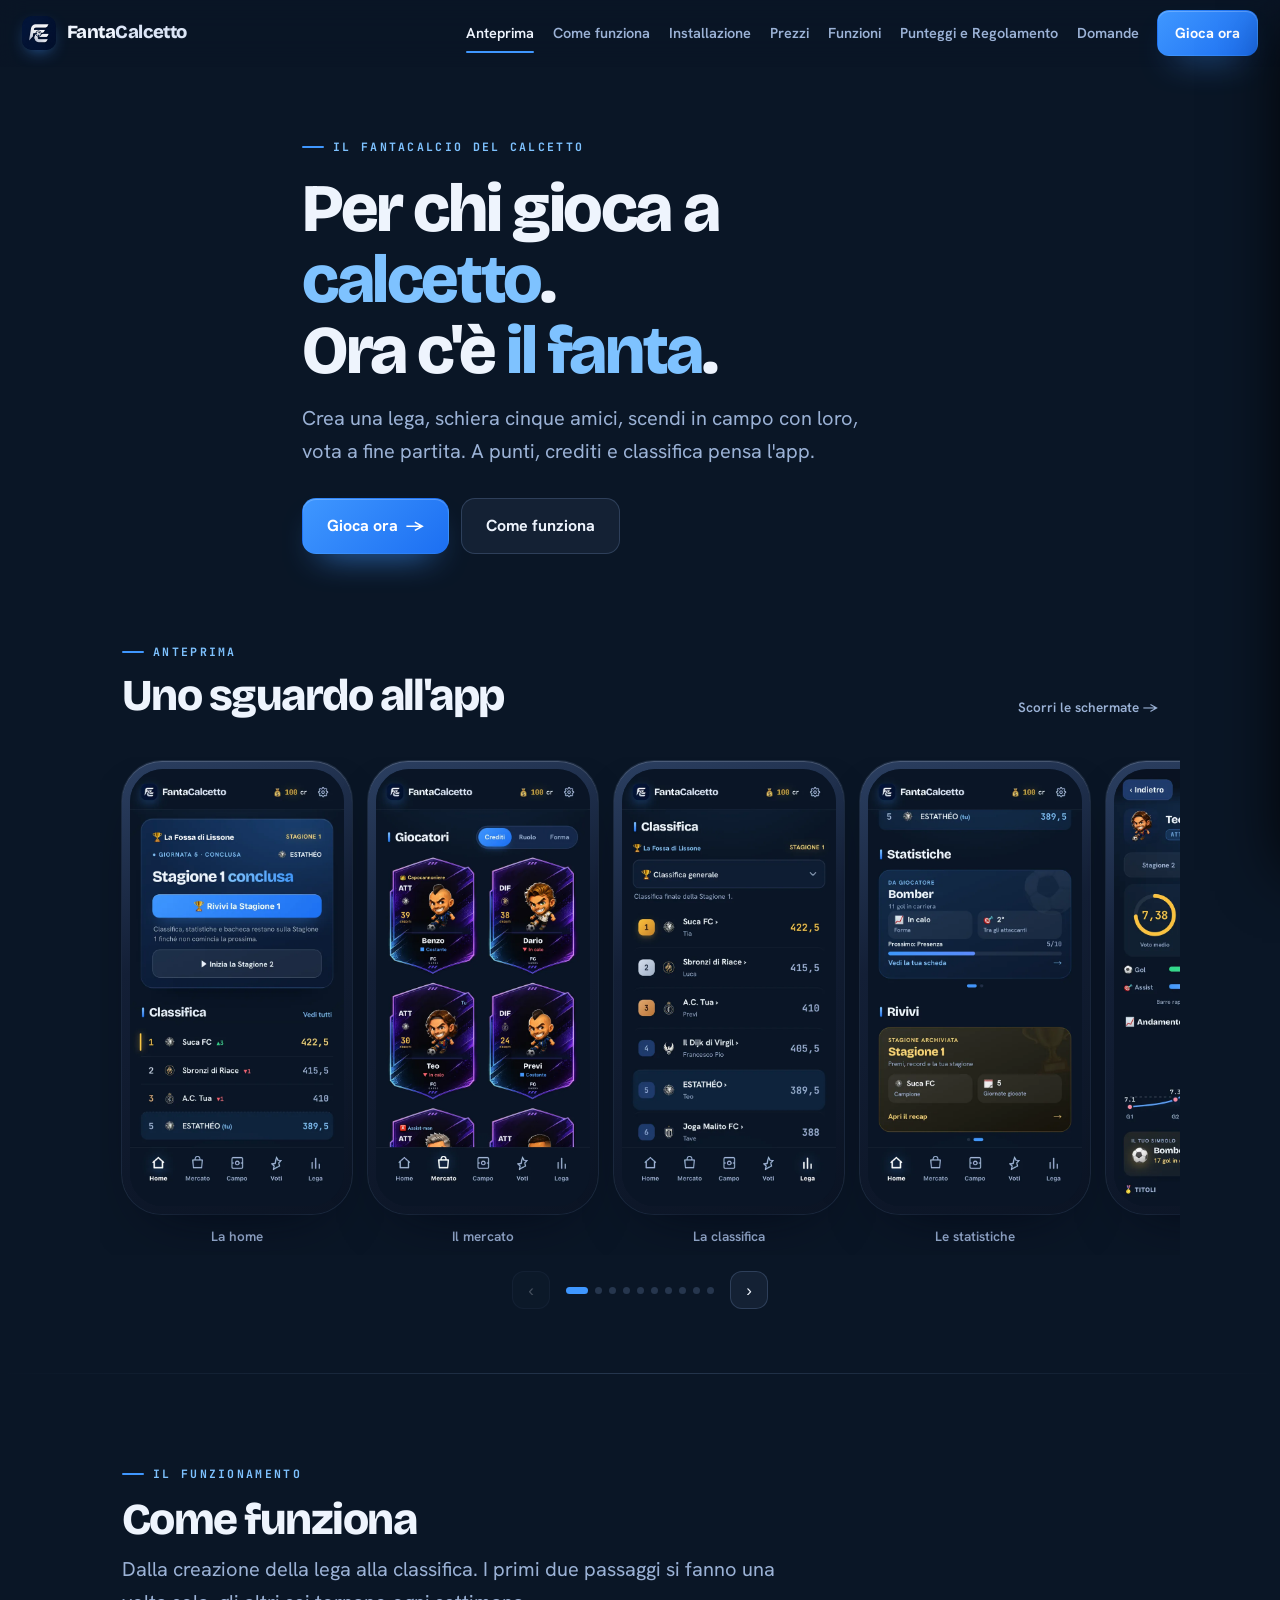
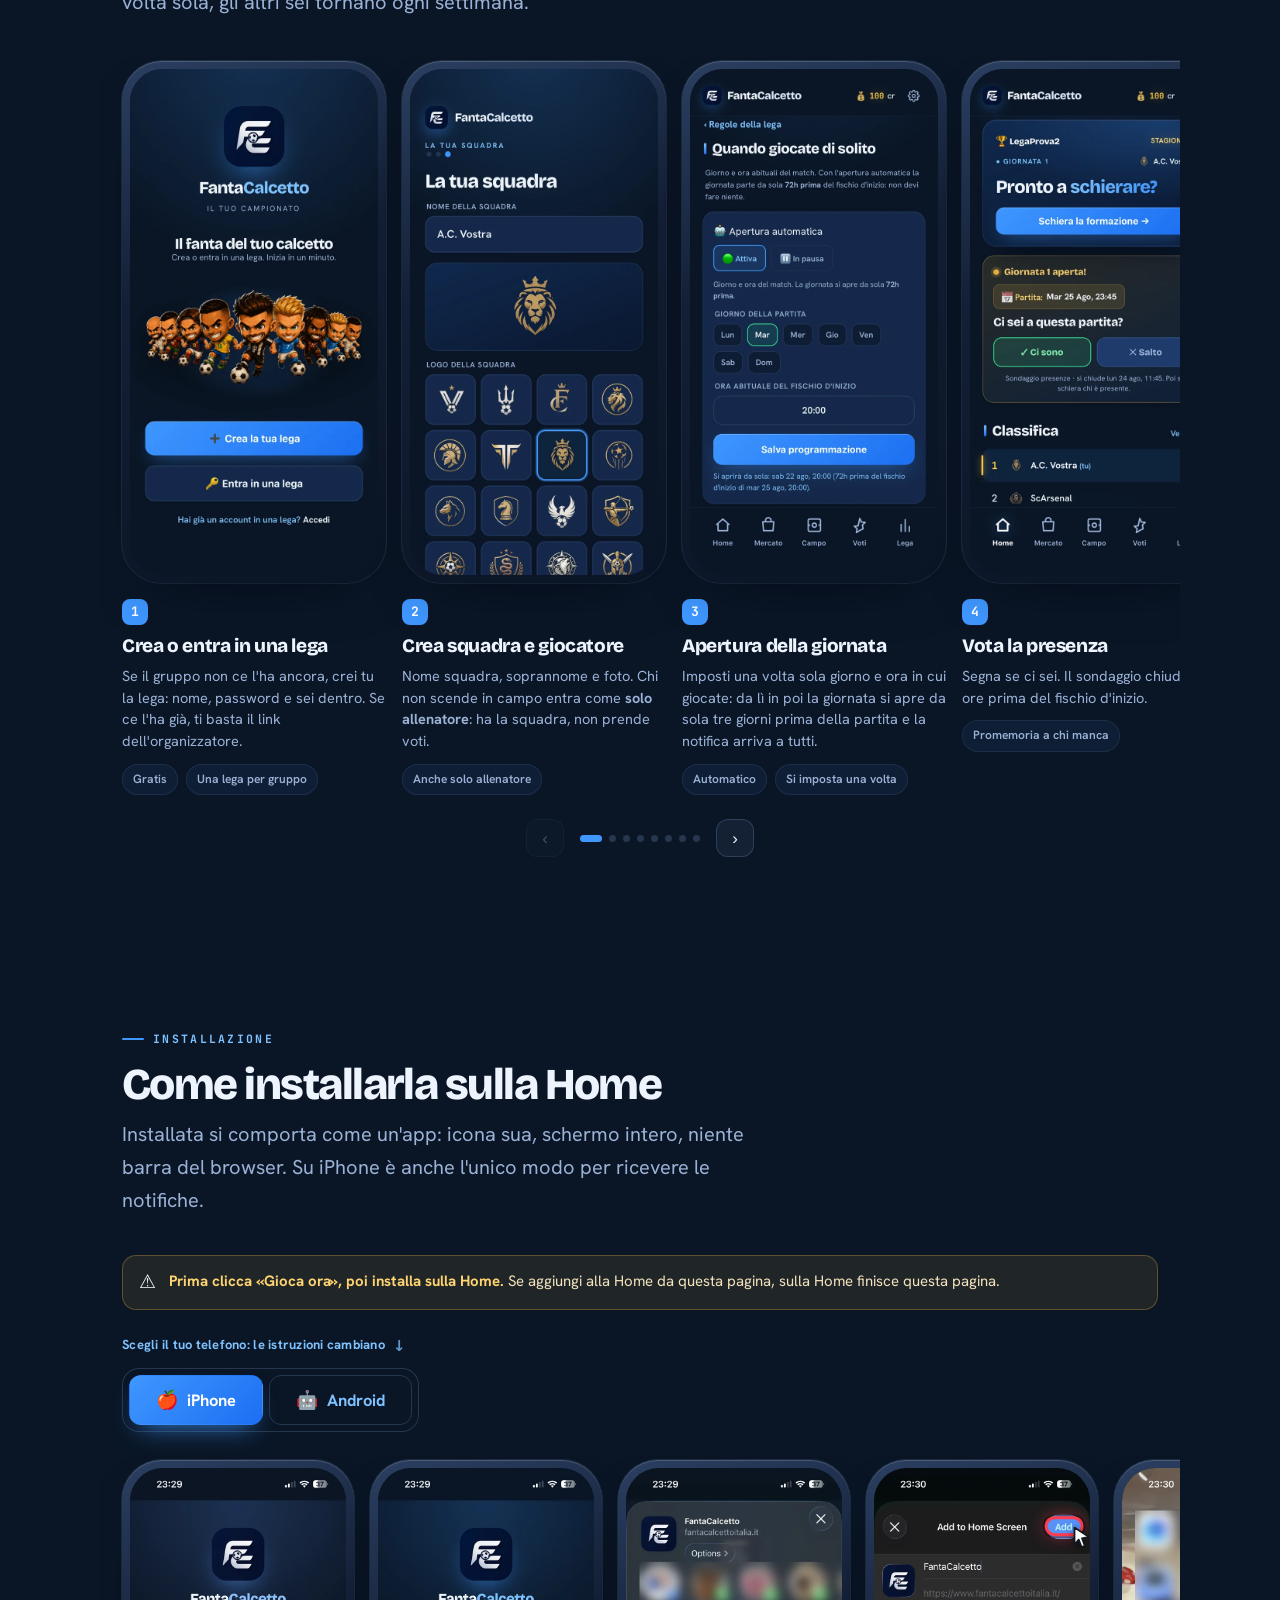
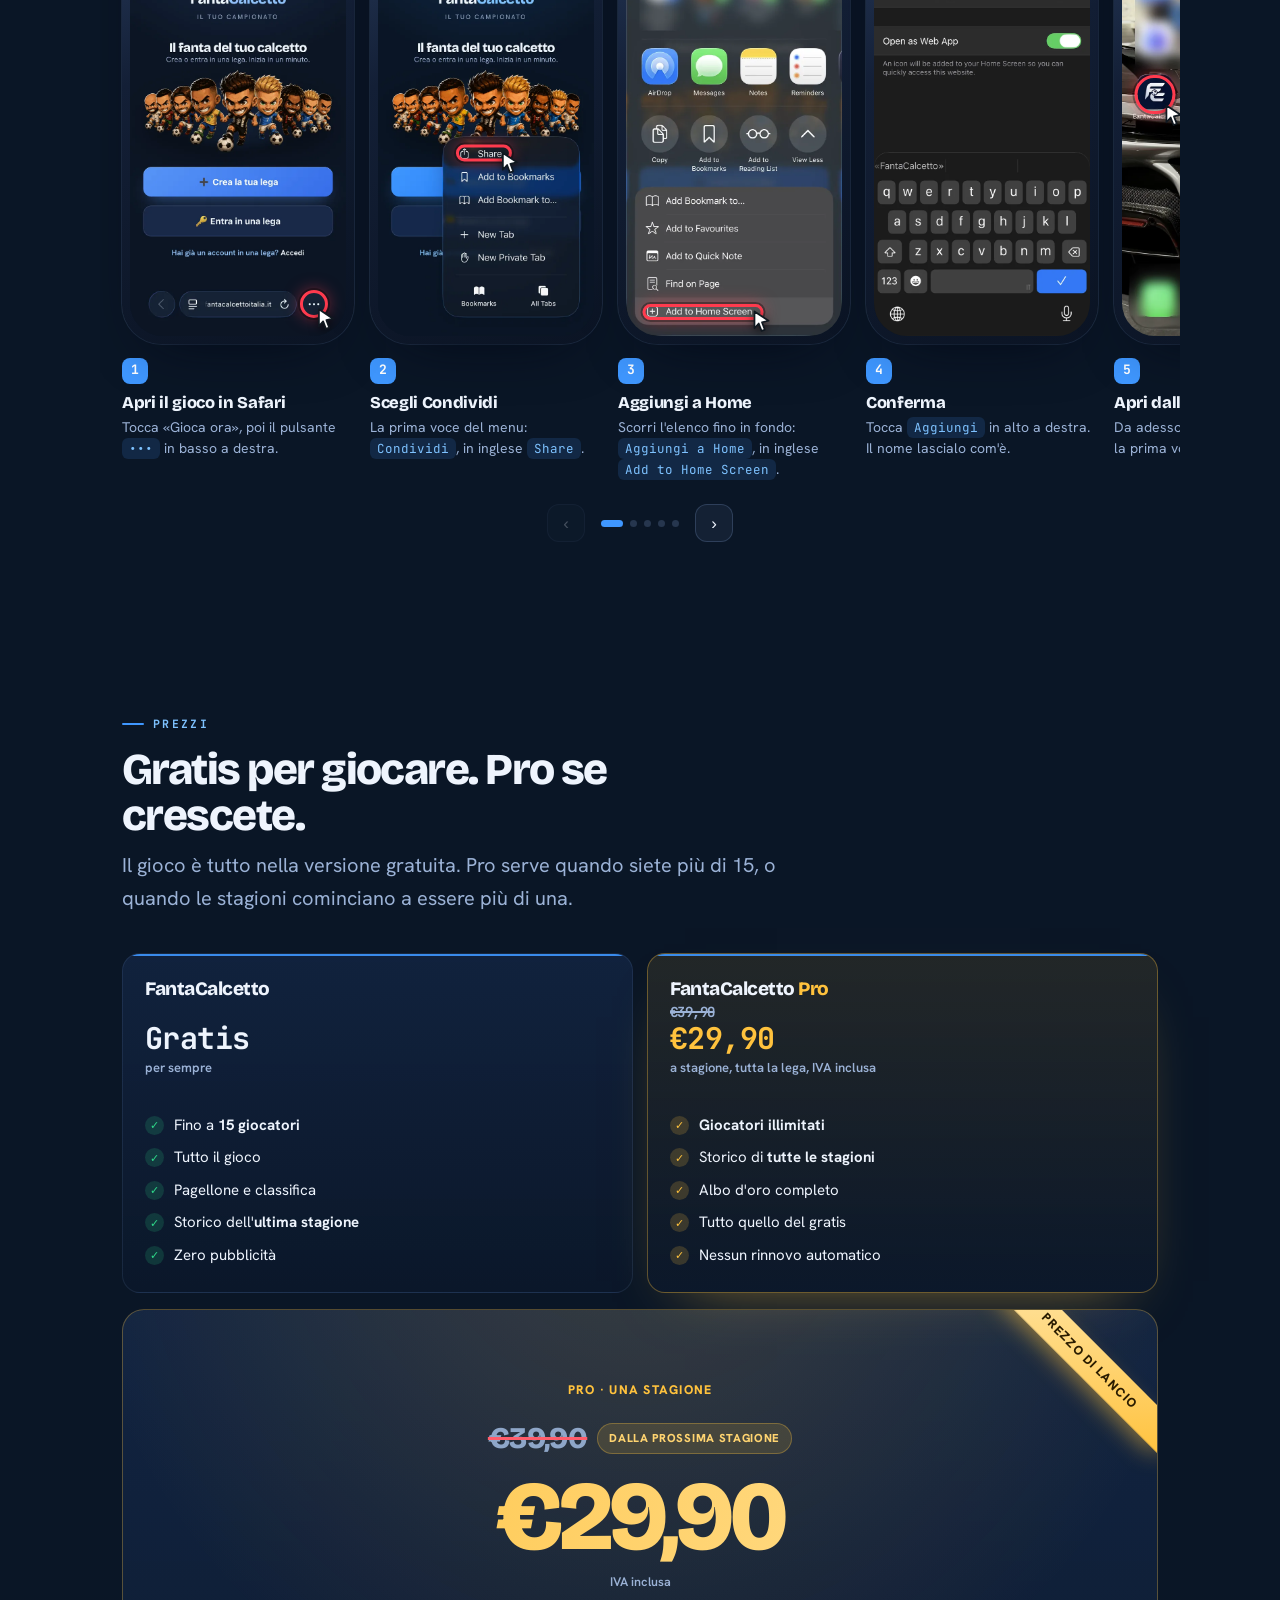
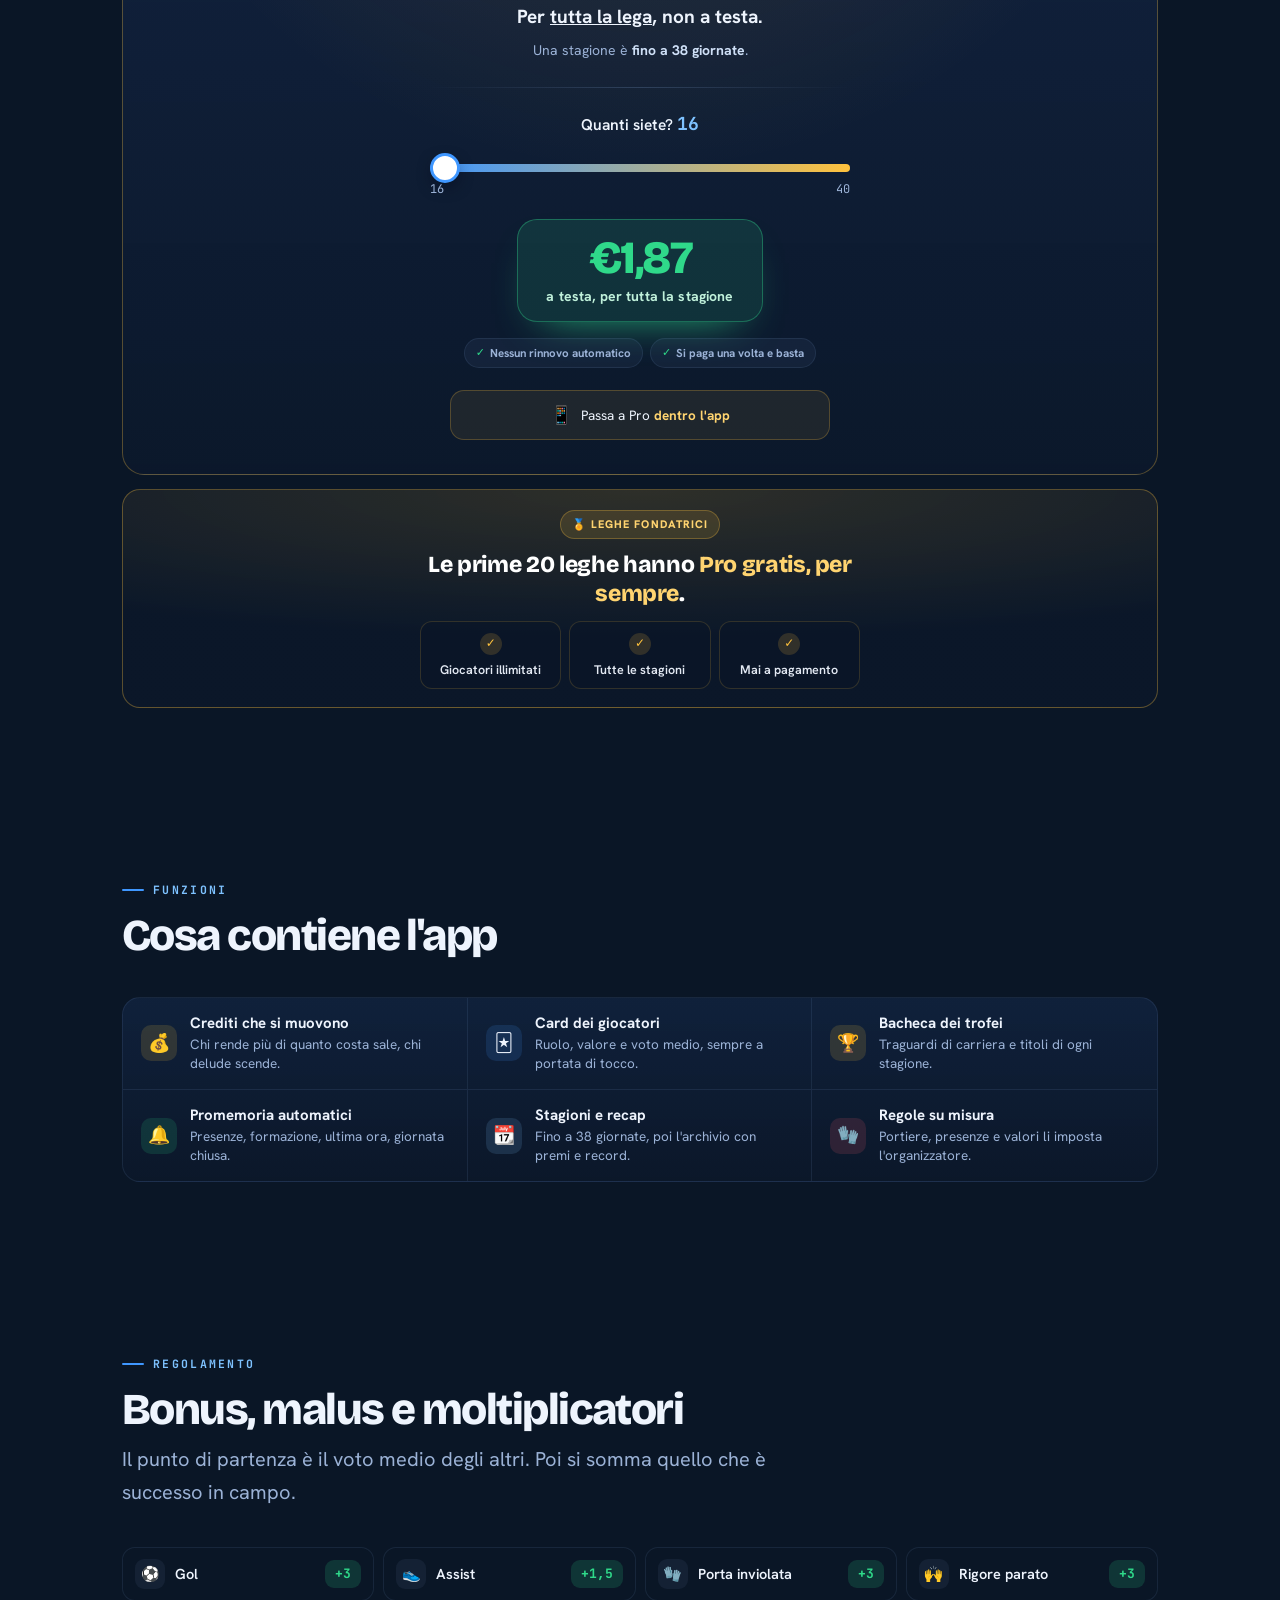
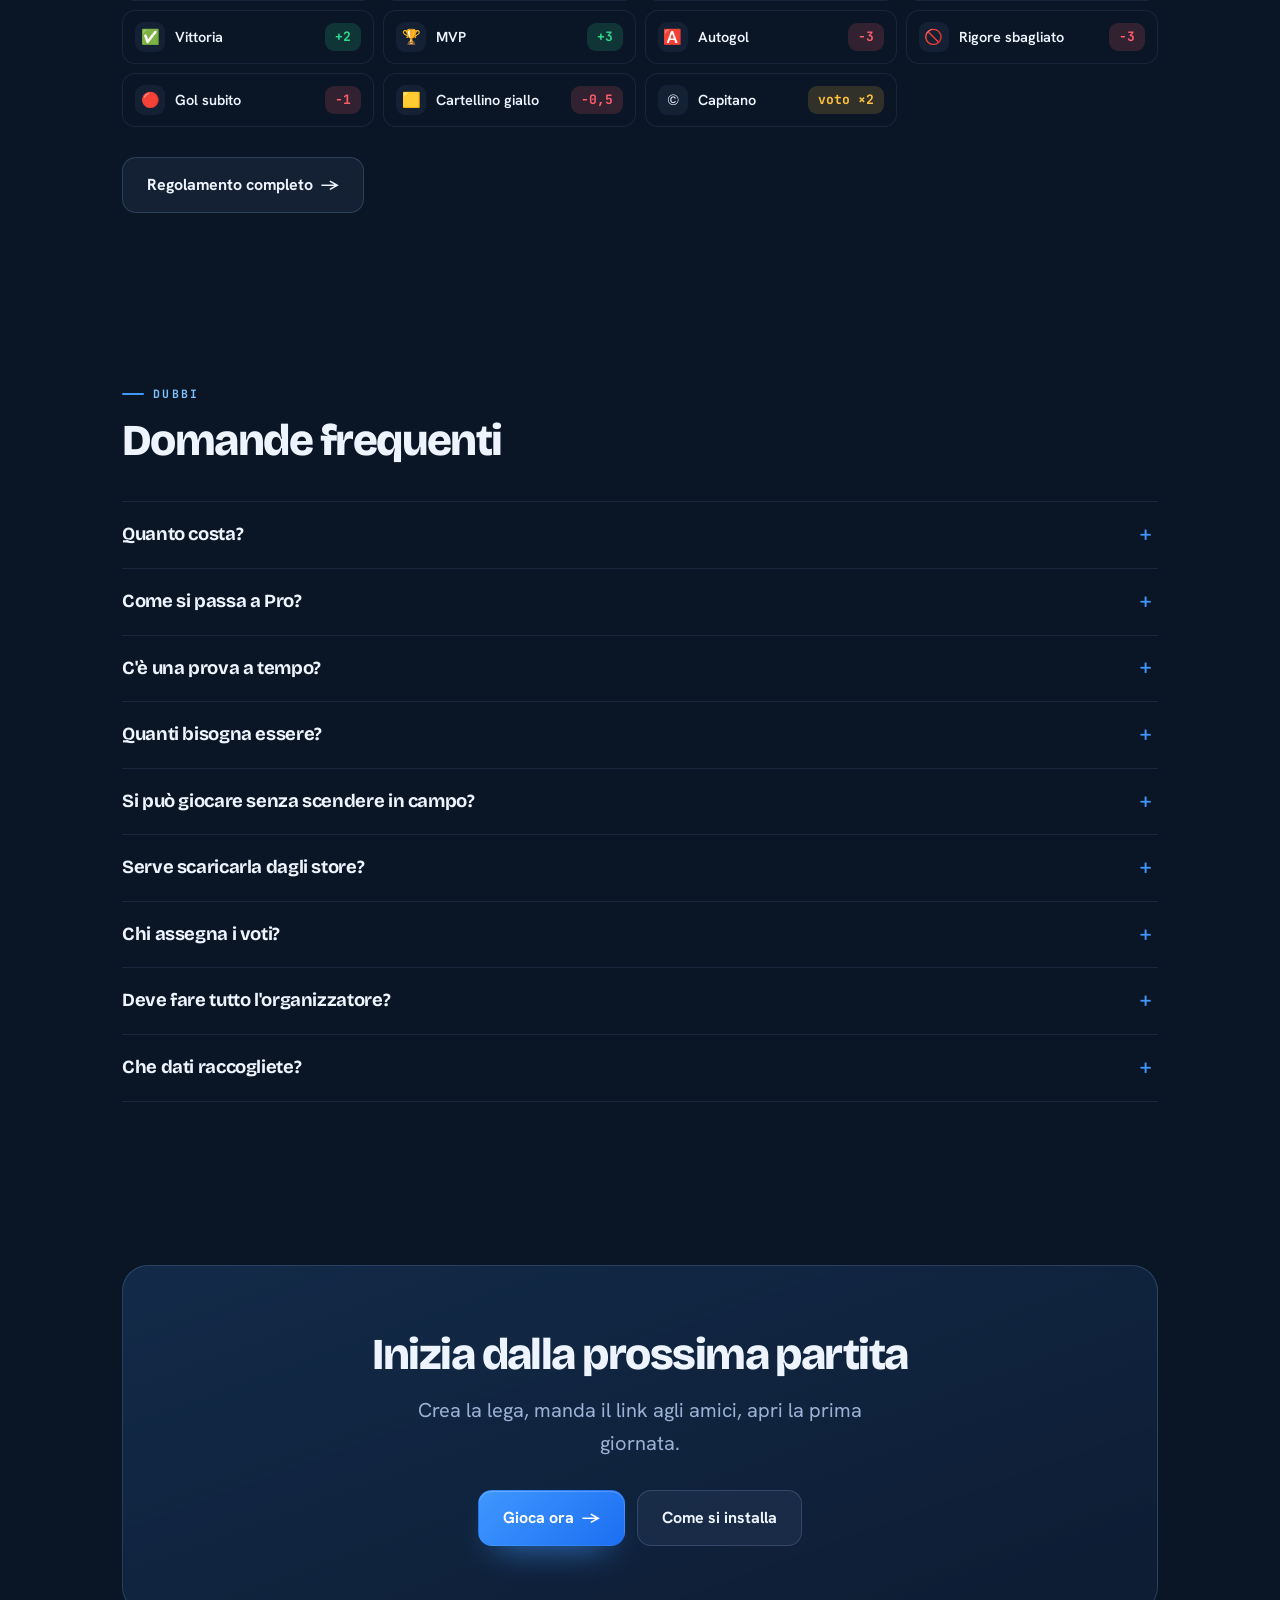
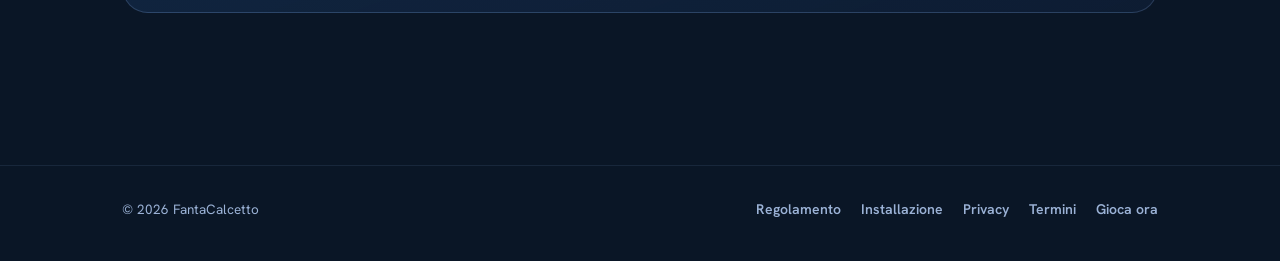
==== index.html @ b348e896 "Add files via upload" ====
<!DOCTYPE html>
<html lang="it">
<head>
<meta charset="UTF-8">
<meta name="viewport" content="width=device-width, initial-scale=1, viewport-fit=cover">

<!-- PRIMO DISEGNO — deve restare in cima, prima di ogni foglio di stile.
     Il problema: la grafica della vetrina sta in `sito.css`, un file a parte.
     Su iPhone, quando la rete e' lenta, Safari non aspetta all'infinito: dopo
     qualche istante disegna la pagina con gli stili che ha, cioe' NESSUNO, e si
     vede l'elenco dei link in Times New Roman. Queste poche righe arrivano coi
     primi byte: dipingono lo sfondo scuro e coprono tutto col logo finche'
     `sito.css` non e' pronto (classe `ready` sull'<html>, messa dall'onload del
     foglio). Se il foglio non arrivasse, la copertura si toglie da sola dopo 8
     secondi invece di lasciare lo schermo bloccato. -->
<style>
  html{background:#0a1626}
  #preboot{position:fixed;top:0;left:0;right:0;bottom:0;z-index:99999;
    background:radial-gradient(130% 80% at 50% 32%, rgba(63,151,255,.20), transparent 62%),#0a1626;
    display:flex;flex-direction:column;align-items:center;justify-content:center;gap:14px;
    animation:pbGiveUp .4s ease 8s forwards}
  #preboot img{width:88px;height:88px;border-radius:25px;display:block;
    box-shadow:0 20px 44px -16px rgba(63,151,255,.6)}
  #preboot span{font-family:-apple-system,BlinkMacSystemFont,'Segoe UI',Roboto,sans-serif;
    font-weight:800;font-size:19px;letter-spacing:-.03em;color:#eef4fd}
  #preboot span i{font-style:normal;color:#dbe5f6}
  html.ready #preboot{opacity:0;visibility:hidden;transition:opacity .3s ease}
  @keyframes pbGiveUp{to{opacity:0;visibility:hidden}}
</style>

<!-- ------------------------------------------------------------------
     PONTE VERSO L'APP — deve stare qui in cima, prima di qualsiasi altra cosa.
     Fino allo spostamento l'app stava alla radice, quindi in giro esistono:
       · icone sulla Home installate con start_url "/"
       · link d'invito  https://fantacalcettoitalia.it/?lega=slug
       · link di recupero password mandati da Supabase su "/"
       · notifiche push che aprono "/?recap=..." o "/?srecap=..."
     Tutti finirebbero sulla vetrina invece che nel gioco. Qui li rimando a /app/
     conservando la coda dell'indirizzo. Chi arriva col browser e senza parametri
     vede la vetrina normalmente.
     ------------------------------------------------------------------ -->
<script>
(function(){
  try{
    var q = location.search + location.hash;
    var installata = (window.matchMedia && matchMedia('(display-mode: standalone)').matches)
                     || navigator.standalone === true;
    var perLApp = /[?&#](lega|recap|srecap|code|token_hash|access_token|refresh_token|type|error|error_description)=/.test(q);
    if (installata || perLApp) location.replace('/app/' + q);
  }catch(e){}
})();
</script>

<title>FantaCalcetto - Il fanta del tuo calcetto</title>
<meta name="description" content="Trasforma il calcetto tra amici in un campionato: presenze, formazione a 5 con crediti e capitano, voti tra giocatori, pagellone e classifica di stagione. Gratis, senza scaricare niente.">
<link rel="canonical" href="https://www.fantacalcettoitalia.it/">

<meta name="theme-color" content="#0a1626">
<meta property="og:type" content="website">
<meta property="og:site_name" content="FantaCalcetto">
<meta property="og:locale" content="it_IT">
<meta property="og:title" content="FantaCalcetto - Il fanta del tuo calcetto">
<meta property="og:description" content="Formazioni, crediti, voti, pagellone e classifica per il calcetto tra amici. Gratis, dal telefono.">
<meta property="og:url" content="https://www.fantacalcettoitalia.it/">
<meta property="og:image" content="https://www.fantacalcettoitalia.it/sito/anteprima.png">
<meta name="twitter:card" content="summary_large_image">

<!-- La vetrina NON deve essere installabile: niente <link rel="manifest">,
     niente service worker. Altrimenti sulla Home finisce questa pagina. -->
<link rel="apple-touch-icon" href="icon-512.png?v=4">
<link rel="icon" type="image/png" sizes="512x512" href="icon-512.png?v=4">

<link rel="preconnect" href="https://fonts.googleapis.com">
<link rel="preconnect" href="https://fonts.gstatic.com" crossorigin>
<!-- I font non fermano il disegno della pagina: si scaricano e poi si applicano. -->
<link href="https://fonts.googleapis.com/css2?family=Bricolage+Grotesque:opsz,wght@12..96,700;12..96,800&family=Hanken+Grotesk:wght@400;500;600;700&family=JetBrains+Mono:wght@400;700&display=swap" rel="stylesheet" media="print" onload="this.media='all'">
<noscript><link href="https://fonts.googleapis.com/css2?family=Bricolage+Grotesque:opsz,wght@12..96,700;12..96,800&family=Hanken+Grotesk:wght@400;500;600;700&family=JetBrains+Mono:wght@400;700&display=swap" rel="stylesheet"></noscript>
<link rel="stylesheet" href="sito.css?v=11" onload="document.documentElement.classList.add('ready')">
<script>addEventListener('load',function(){document.documentElement.classList.add('ready');});</script>
<style>
  /* «Punteggi e Regolamento» e' lungo quasi il triplo di «Punteggi»: sotto i
     1240px il menu in alto non ci sta piu' e va sostituito dalla tendina.
     La regola sta QUI e non in sito.css apposta: sito.css e' condiviso con
     regolamento/privacy/termini, e cambiarlo vorrebbe dire alzare ?v= su
     quattro file invece che caricarne uno. */
  @media (max-width:1240px){ .topnav{display:none} .topbar .btn{margin-left:auto} .burger{display:flex} }
  /* Barra su computer (sessione 68): le voci non vanno MAI a capo. Prima, fra
     1240 e ~1400px, «Come funziona», «Punteggi e Regolamento» e «Gioca ora» si
     spezzavano su due righe. Fra 1120 e 1240px sparivano le voci ma non
     compariva il menu: ora compare. Sotto i 1120px non cambia niente. */
  .topbar .brand,.topnav a,.topbar .btn{white-space:nowrap}
  .topbar .brand,.topbar .btn{flex:none}
  .topnav{flex-wrap:nowrap}
  /* con «Punteggi e Regolamento» le voci non stanno nei 1080px del contenuto:
     solo la barra si allarga un po', il resto della pagina resta com'e'. */
  @media (min-width:1241px){ .topbar .wrap{max-width:1300px} }
  @media (min-width:1241px) and (max-width:1420px){ .topnav{gap:19px;font-size:14.5px} }

  /* Cosa contiene l'app (sessione 68): da sei schede alte a un elenco compatto,
     come le righe dell'app. Una colonna sul telefono, due o tre su schermi larghi. */
  .feat{display:grid;grid-template-columns:1fr;border:1px solid var(--line);border-radius:18px;overflow:hidden;
    background:linear-gradient(180deg,rgba(31,58,108,.30),rgba(13,26,47,.40))}
  .feat .fi{display:flex;align-items:center;gap:13px;padding:13px 16px;border-top:1px solid var(--line)}
  .feat .fi:first-child{border-top:0}
  .feat .ic{flex:none;width:36px;height:36px;border-radius:10px;display:grid;place-items:center;font-size:18px;
    background:var(--chip,rgba(63,151,255,.14))}
  .feat .tx{min-width:0}
  .feat .tx b{display:block;font-size:15px;font-weight:700;color:var(--text);line-height:1.3}
  .feat .tx span{display:block;font-size:13.5px;color:var(--muted);line-height:1.4;margin-top:2px}
  @media (min-width:760px){
    .feat{grid-template-columns:repeat(2,1fr)}
    .feat .fi{padding:16px 18px}
    .feat .fi:nth-child(2){border-top:0}
    .feat .fi:nth-child(odd){border-right:1px solid var(--line)}
  }
  @media (min-width:1000px){
    .feat{grid-template-columns:repeat(3,1fr)}
    .feat .fi:nth-child(3){border-top:0}
    .feat .fi:nth-child(odd){border-right:0}
    .feat .fi:not(:nth-child(3n)){border-right:1px solid var(--line)}
  }

  /* Le prime 20 leghe (sessione 68): una targa pulita e centrata, al posto
     della riga lunga con la medaglia a lato. */
  .pfound{display:block;text-align:center;margin-top:14px;padding:20px 18px 18px;
    border:1px solid rgba(255,194,61,.32);border-radius:18px;color:var(--text);
    background:radial-gradient(120% 95% at 50% 0%,rgba(255,194,61,.15),rgba(13,26,47,.38) 72%)}
  .pfound .pf-k{display:inline-block;font-size:11px;font-weight:800;letter-spacing:.1em;text-transform:uppercase;
    color:var(--gold-soft);background:rgba(255,194,61,.12);border:1px solid rgba(255,194,61,.28);
    padding:5px 11px;border-radius:999px}
  .pfound .pf-t{font-family:'Bricolage Grotesque';font-weight:800;font-size:clamp(19px,2.3vw,23px);line-height:1.25;
    letter-spacing:-.015em;margin:12px auto 12px;max-width:440px;color:#fff}
  .pfound .pf-t em{font-style:normal;color:var(--gold-soft)}
  .pfound .pf-l{display:grid;grid-template-columns:repeat(3,minmax(0,1fr));gap:8px;max-width:440px;margin:0 auto}
  .pfound .pf-l span{display:flex;flex-direction:column;align-items:center;gap:7px;padding:11px 6px 10px;border-radius:12px;
    background:rgba(10,22,38,.45);border:1px solid rgba(255,194,61,.16);font-size:12.5px;font-weight:600;line-height:1.3;color:#e3e9f3}
  .pfound .pf-l i{font-style:normal;width:22px;height:22px;border-radius:50%;display:grid;place-items:center;
    background:rgba(255,194,61,.16);color:var(--gold);font-size:12px;font-weight:800}
  @media (max-width:360px){ .pfound{padding:18px 12px 14px} .pfound .pf-l{gap:6px} .pfound .pf-l span{font-size:11.5px;padding:10px 2px 9px} }
  /* Sessione 68: il pulsante Pro esce dalla vetrina. Da qui non si sa di che
     lega sei, quindi il passaggio si fa solo dentro l'app. Stili qui e non in
     sito.css per lo stesso motivo della regola sopra. */
  .calc .cvat{color:var(--muted);font-size:12.5px;font-weight:600;margin:-2px 0 10px}
  .calc .cwhere{display:flex;align-items:center;justify-content:center;gap:9px;text-align:left;max-width:380px;
    margin:22px auto 0;padding:13px 15px;border-radius:14px;
    background:rgba(255,194,61,.08);border:1px solid rgba(255,194,61,.24);font-size:13.5px;line-height:1.5}
  .calc .cwhere .ic{font-size:18px;line-height:1.2;flex:none}
  .calc .cwhere b{color:var(--gold-soft)}
</style>

<script type="application/ld+json">
{
  "@context":"https://schema.org",
  "@type":"SoftwareApplication",
  "name":"FantaCalcetto",
  "applicationCategory":"SportsApplication",
  "operatingSystem":"iOS, Android, Web",
  "url":"https://www.fantacalcettoitalia.it/",
  "inLanguage":"it",
  "description":"App per giocare al fantacalcio sulla partita di calcetto tra amici: presenze, formazione a 5, crediti, voti, pagellone e classifica di stagione. Gratis fino a 15 giocatori.",
  "offers":[
    {"@type":"Offer","name":"FantaCalcetto","price":"0","priceCurrency":"EUR","description":"Gratis per sempre, fino a 15 giocatori per lega."},
    {"@type":"Offer","name":"FantaCalcetto Pro","price":"29.90","priceCurrency":"EUR","description":"Prezzo di lancio a stagione, per tutta la lega: giocatori illimitati e tutte le stagioni archiviate."}
  ]
}
</script>
<script type="application/ld+json">
{
  "@context":"https://schema.org",
  "@type":"FAQPage",
  "mainEntity":[
    {"@type":"Question","name":"Quanto costa FantaCalcetto?","acceptedAnswer":{"@type":"Answer","text":"Giocare è gratis, per sempre e senza pubblicità: fino a 15 giocatori la lega ha il gioco completo, pagellone e classifica compresi. FantaCalcetto Pro costa 29,90 euro a stagione per tutta la lega, non a testa, e serve se siete più di 15 o se volete tenere le stagioni passate."}},
    {"@type":"Question","name":"Quante persone servono per giocare?","acceptedAnswer":{"@type":"Answer","text":"Da dieci in su, così le formazioni possono essere diverse tra loro. Con quindici è perfetto. La versione gratuita arriva fino a 15 giocatori; oltre serve Pro, che non ha nessun tetto. Chi è già nella lega non viene mai tolto."}},
    {"@type":"Question","name":"Si può giocare senza scendere in campo?","acceptedAnswer":{"@type":"Answer","text":"Sì. Chi non gioca a calcetto entra come solo allenatore: ha la sua squadra, schiera la formazione e sta in classifica. Non prende voti e non compare nel sondaggio delle presenze."}},
    {"@type":"Question","name":"Bisogna scaricare l'app da App Store o Play Store?","acceptedAnswer":{"@type":"Answer","text":"No, è una PWA. È un sito che si aggiunge alla schermata Home e da lì funziona come un'app: icona sua, schermo intero e notifiche. Gli aggiornamenti arrivano da soli, senza passare dagli store."}},
    {"@type":"Question","name":"Chi assegna i voti ai giocatori?","acceptedAnswer":{"@type":"Answer","text":"I giocatori stessi: a fine partita ognuno vota gli altri e la media è il voto di giornata. L'organizzatore inserisce solo gol, assist, rigori, cartellini e risultato."}},
    {"@type":"Question","name":"L'organizzatore deve mandare avanti tutto a mano?","acceptedAnswer":{"@type":"Answer","text":"No. La giornata si apre da sola, i promemoria partono da soli e la giornata si chiude quando arrivano i voti. Resta solo da segnare com'è finita la partita."}},
    {"@type":"Question","name":"Che dati raccoglie FantaCalcetto?","acceptedAnswer":{"@type":"Answer","text":"Il minimo per far funzionare il gioco: email, nome, soprannome, nome squadra e presenze. Niente pubblicità e nessuna rivendita di dati."}}
  ]
}
</script>
</head>
<body>
<div id="preboot"><img src="icon-512.png?v=4" alt=""><span>Fanta<i>Calcetto</i></span></div>

<header class="topbar" id="topbar">
  <div class="wrap">
    <a class="brand" href="#top">
      <img src="icon-512.png?v=4" alt="" width="34" height="34">
      <span>Fanta<span class="b2">Calcetto</span></span>
    </a>
    <nav class="topnav" data-nav aria-label="Sezioni">
      <a href="#anteprima">Anteprima</a>
      <a href="#come-funziona">Come funziona</a>
      <a href="#installa">Installazione</a>
      <a href="#prezzi">Prezzi</a>
      <a href="#funzioni">Funzioni</a>
      <a href="#punteggi">Punteggi e Regolamento</a>
      <a href="#domande">Domande</a>
    </nav>
    <a class="btn btn-primary btn-sm" data-app-link href="#">Gioca ora</a>
    <button class="burger" id="burger" type="button" aria-label="Apri il menu" aria-expanded="false" aria-controls="drawer" onclick="menu(true)">
      <i></i><i></i><i></i>
    </button>
  </div>
</header>

<!-- Tendina laterale: stesse sezioni del menu in alto -->
<div class="scrim" id="scrim" onclick="menu(false)"></div>
<aside class="drawer" id="drawer" data-nav aria-label="Sezioni">
  <div class="dh">
    <span>Sezioni</span>
    <button class="x" type="button" aria-label="Chiudi il menu" onclick="menu(false)">✕</button>
  </div>
  <a href="#anteprima">Anteprima</a>
  <a href="#come-funziona">Come funziona</a>
  <a href="#installa">Installazione</a>
  <a href="#prezzi">Prezzi</a>
  <a href="#funzioni">Funzioni</a>
  <a href="#punteggi">Punteggi e Regolamento</a>
  <a href="#domande">Domande</a>
  <a class="btn btn-primary" data-app-link href="#">Gioca ora</a>
</aside>

<!-- Avviso «prima installala»: compare da telefono quando si preme «Gioca ora»
     senza aver aggiunto l'app alla Home. Su iPhone e' l'unico modo per avere le
     notifiche, quindi vale la pena fermarli un attimo. Una volta sola: chi
     sceglie «continua nel browser» non lo rivede piu'. -->
<div class="scrim" id="instScrim" onclick="closeInst()"></div>
<div class="instbox" id="instBox" role="dialog" aria-modal="true" aria-labelledby="instT">
  <span class="ic">📲</span>
  <h3 id="instT">Installa sulla Home</h3>
  <p>L'installazione si fa <b>dalla pagina del gioco</b>, non da questa. Una volta aggiunta alla schermata Home, l'app ha icona propria, si apre a schermo intero e riceve le notifiche.<br><b>Su iPhone le notifiche funzionano solo con l'app installata.</b></p>
  <button class="btn btn-primary" type="button" onclick="goApp()">Vai al gioco &nbsp;→</button>
  <a class="btn btn-ghost" href="#installa" onclick="closeInst()">Come installarla</a>
</div>

<main id="top">

<!-- ============================================================
     APERTURA
     ============================================================ -->
<section class="hero">
  <div class="wrap hero-head">
    <span class="eyebrow">Il fantacalcio del calcetto</span>
    <h1>Per chi gioca a <em>calcetto</em>.<br>Ora c'è <em>il fanta</em>.</h1>
    <p class="lead">Crea una lega, schiera cinque amici, scendi in campo con loro, vota a fine partita. A punti, crediti e classifica pensa l'app.</p>
    <div class="btn-row">
      <a class="btn btn-primary" data-app-link href="#">Gioca ora &nbsp;→</a>
      <a class="btn btn-ghost" href="#come-funziona">Come funziona</a>
    </div>
  </div>
</section>

<!-- ============================================================
     ANTEPRIMA — le schermate, scorrono col dito
     ============================================================ -->
<div class="wrap hero-shots" id="anteprima">
  <div class="sec-head head-row rise">
    <div>
      <span class="eyebrow">Anteprima</span>
      <h2 style="margin:12px 0 0">Uno sguardo all'app</h2>
    </div>
    <p class="swipe">Scorri le schermate →</p>
  </div>
  <div class="crsl" data-crsl>
    <div class="crsl-track">

      <div class="crsl-item shot"><div class="phone"><div class="phone-screen">
        <img src="sito/01-home.webp" alt="La schermata iniziale di FantaCalcetto con la classifica della lega" width="640" height="1306" onerror="this.classList.add('missing')">
      </div></div><p class="crsl-cap">La home</p></div>

      <div class="crsl-item shot"><div class="phone"><div class="phone-screen">
        <img src="sito/03-card.webp" alt="Le card dei giocatori nel mercato" loading="lazy" width="640" height="1306" onerror="this.classList.add('missing')">
      </div></div><p class="crsl-cap">Il mercato</p></div>

      <div class="crsl-item shot"><div class="phone"><div class="phone-screen">
        <img src="sito/10-classifica.webp" alt="La classifica completa della stagione" loading="lazy" width="640" height="1306" onerror="this.classList.add('missing')">
      </div></div><p class="crsl-cap">La classifica</p></div>

      <div class="crsl-item shot"><div class="phone"><div class="phone-screen">
        <img src="sito/11-statistiche.webp" alt="Le statistiche personali e il recap di stagione" loading="lazy" width="640" height="1306" onerror="this.classList.add('missing')">
      </div></div><p class="crsl-cap">Le statistiche</p></div>

      <div class="crsl-item shot"><div class="phone"><div class="phone-screen">
        <img src="sito/09-scheda.webp?v=3" alt="La scheda di un giocatore con voto medio, gol e andamento" loading="lazy" width="640" height="1306" onerror="this.classList.add('missing')">
      </div></div><p class="crsl-cap">La scheda</p></div>

      <div class="crsl-item shot"><div class="phone"><div class="phone-screen">
        <img src="sito/05-bacheca.webp?v=3" alt="La scheda di una squadra con posizione, record e andamento" loading="lazy" width="640" height="1306" onerror="this.classList.add('missing')">
      </div></div><p class="crsl-cap">La bacheca</p></div>

      <div class="crsl-item shot"><div class="phone"><div class="phone-screen">
        <img src="sito/08-giornata.webp" alt="Il centro giornata con le fasi della partita" loading="lazy" width="640" height="1306" onerror="this.classList.add('missing')">
      </div></div><p class="crsl-cap">La giornata</p></div>

      <div class="crsl-item shot"><div class="phone"><div class="phone-screen">
        <img src="sito/04-pagellone.webp?v=2" alt="Il pagellone di fine giornata con i punti dei cinque giocatori" loading="lazy" width="640" height="1306" onerror="this.classList.add('missing')">
      </div></div><p class="crsl-cap">Il pagellone</p></div>

      <div class="crsl-item shot"><div class="phone"><div class="phone-screen">
        <img src="sito/02-campo.webp?v=2" alt="La formazione schierata sul campo di calcetto a 5" loading="lazy" width="640" height="1306" onerror="this.classList.add('missing')">
      </div></div><p class="crsl-cap">Il campo</p></div>

      <div class="crsl-item shot"><div class="phone"><div class="phone-screen">
        <img src="sito/06-voti.webp" alt="La schermata dei voti e dell'MVP" loading="lazy" width="640" height="1306" onerror="this.classList.add('missing')">
      </div></div><p class="crsl-cap">I voti</p></div>

    </div>
  </div>
</div>

<hr class="hr">

<!-- ============================================================
     COME FUNZIONA — sei passaggi, uno per scheda
     ============================================================ -->
<section id="come-funziona">
  <div class="wrap">
    <div class="sec-head rise">
      <span class="eyebrow">Il funzionamento</span>
      <h2>Come funziona</h2>
      <p class="lead">Dalla creazione della lega alla classifica. I primi due passaggi si fanno una volta sola, gli altri sei tornano ogni settimana.</p>
    </div>

    <div class="crsl rise" data-crsl>
      <div class="crsl-track">

        <div class="crsl-item stepcard">
          <div class="phone"><div class="phone-screen">
            <img src="sito/13-lega.webp" alt="La schermata iniziale: crea la tua lega o entra in una lega esistente" loading="lazy" width="640" height="1306" onerror="this.classList.add('missing')">
            <div class="slot-ph"><span class="ic">🏆</span><span class="nm">sito/13-lega.webp</span><span class="ds">Crea o entra in una lega</span></div>
          </div></div>
          <div class="n">1</div>
          <h3>Crea o entra in una lega</h3>
          <p>Se il gruppo non ce l'ha ancora, crei tu la lega: nome, password e sei dentro. Se ce l'ha già, ti basta il link dell'organizzatore.</p>
          <div class="tags"><span class="tag">Gratis</span><span class="tag">Una lega per gruppo</span></div>
        </div>

        <div class="crsl-item stepcard">
          <div class="phone"><div class="phone-screen">
            <img src="sito/14-profilo.webp" alt="La creazione di squadra e giocatore" loading="lazy" width="640" height="1306" onerror="this.classList.add('missing')">
            <div class="slot-ph"><span class="ic">🪪</span><span class="nm">sito/14-profilo.webp</span><span class="ds">Crea squadra e giocatore</span></div>
          </div></div>
          <div class="n">2</div>
          <h3>Crea squadra e giocatore</h3>
          <p>Nome squadra, soprannome e foto. Chi non scende in campo entra come <b>solo allenatore</b>: ha la squadra, non prende voti.</p>
          <div class="tags"><span class="tag">Anche solo allenatore</span></div>
        </div>

        <div class="crsl-item stepcard">
          <div class="phone"><div class="phone-screen">
            <img src="sito/15-apertura.webp" alt="Le impostazioni: giorno e ora abituali del match con l'apertura automatica" loading="lazy" width="640" height="1306" onerror="this.classList.add('missing')">
            <div class="slot-ph"><span class="ic">📅</span><span class="nm">sito/15-apertura.webp</span><span class="ds">Apertura della giornata</span></div>
          </div></div>
          <div class="n">3</div>
          <h3>Apertura della giornata</h3>
          <p>Imposti una volta sola giorno e ora in cui giocate: da lì in poi la giornata si apre da sola tre giorni prima della partita e la notifica arriva a tutti.</p>
          <div class="tags"><span class="tag">Automatico</span><span class="tag">Si imposta una volta</span></div>
        </div>

        <div class="crsl-item stepcard">
          <div class="phone"><div class="phone-screen">
            <img src="sito/07-presenze.webp" alt="Il sondaggio delle presenze" loading="lazy" width="640" height="1306" onerror="this.classList.add('missing')">
            <div class="slot-ph"><span class="ic">🙋</span><span class="nm">sito/07-presenze.webp</span><span class="ds">Vota la presenza</span></div>
          </div></div>
          <div class="n">4</div>
          <h3>Vota la presenza</h3>
          <p>Segna se ci sei. Il sondaggio chiude 36 ore prima del fischio d'inizio.</p>
          <div class="tags"><span class="tag">Promemoria a chi manca</span></div>
        </div>

        <div class="crsl-item stepcard">
          <div class="phone"><div class="phone-screen">
            <img src="sito/02-campo.webp?v=2" alt="La formazione schierata sul campo di calcetto a 5" loading="lazy" width="640" height="1306" onerror="this.classList.add('missing')">
            <div class="slot-ph"><span class="ic">🥅</span><span class="nm">sito/02-campo.webp</span><span class="ds">Schiera la formazione</span></div>
          </div></div>
          <div class="n">5</div>
          <h3>Schiera la formazione</h3>
          <p>Cinque caselle e cento crediti. Scegli il modulo e nomina il capitano.</p>
          <div class="tags"><span class="tag">100 crediti</span><span class="tag">Capitano ×2</span></div>
        </div>

        <div class="crsl-item stepcard">
          <div class="phone"><div class="phone-screen">
            <img src="sito/12-bonus.webp" alt="L'inserimento di gol, assist e risultato" loading="lazy" width="640" height="1306" onerror="this.classList.add('missing')">
            <div class="slot-ph"><span class="ic">⚽</span><span class="nm">sito/12-bonus.webp</span><span class="ds">Inserisci bonus e malus</span></div>
          </div></div>
          <div class="n">6</div>
          <h3>Inserisci bonus e malus</h3>
          <p>A fine partita l'organizzatore segna gol, assist, rigori, cartellini e risultato. Trenta secondi.</p>
          <div class="tags"><span class="tag">L'unico passaggio a mano</span></div>
        </div>

        <div class="crsl-item stepcard">
          <div class="phone"><div class="phone-screen">
            <img src="sito/06-voti.webp" alt="La schermata dei voti e dell'MVP" loading="lazy" width="640" height="1306" onerror="this.classList.add('missing')">
            <div class="slot-ph"><span class="ic">⭐</span><span class="nm">sito/06-voti.webp</span><span class="ds">Vota i compagni</span></div>
          </div></div>
          <div class="n">7</div>
          <h3>Vota i compagni</h3>
          <p>Dai un voto a tutti gli altri e scegli il migliore in campo.</p>
          <div class="tags"><span class="tag">MVP +3</span></div>
        </div>

        <div class="crsl-item stepcard">
          <div class="phone"><div class="phone-screen">
            <img src="sito/04-pagellone.webp?v=2" alt="Il pagellone di fine giornata" loading="lazy" width="640" height="1306" onerror="this.classList.add('missing')">
            <div class="slot-ph"><span class="ic">📊</span><span class="nm">sito/04-pagellone.webp</span><span class="ds">Guarda risultati e classifica</span></div>
          </div></div>
          <div class="n">8</div>
          <h3>Guarda risultati e classifica</h3>
          <p>Arrivati i voti la giornata si chiude: pagellone, crediti aggiornati, classifica nuova.</p>
          <div class="tags"><span class="tag">Automatico</span></div>
        </div>

      </div>
    </div>
  </div>
</section>




<!-- ============================================================
     INSTALLAZIONE — linguette iPhone/Android, passi in carosello.
     Il cerchio rosso (.hot) indica cosa toccare: posizione e
     misura in percentuale sullo screenshot, vedi sito.css.
     ============================================================ -->
<section id="installa">
  <div class="wrap">
    <div class="sec-head rise">
      <span class="eyebrow">Installazione</span>
      <h2>Come installarla sulla Home</h2>
      <p class="lead">Installata si comporta come un'app: icona sua, schermo intero, niente barra del browser. Su iPhone è anche l'unico modo per ricevere le notifiche.</p>
    </div>

    <div class="warn rise">
      <span class="ic">⚠️</span>
      <p><b>Prima clicca «Gioca ora», poi installa sulla Home.</b> Se aggiungi alla Home da questa pagina, sulla Home finisce questa pagina.</p>
    </div>

    <p class="tabs-lab rise">Scegli il tuo telefono: le istruzioni cambiano</p>
    <div class="tabs rise" role="tablist">
      <button role="tab" id="tab-ios" aria-controls="p-ios" aria-selected="true" onclick="setTab('ios')"><span class="ic">🍎</span>iPhone</button>
      <button role="tab" id="tab-and" aria-controls="p-and" aria-selected="false" onclick="setTab('and')"><span class="ic">🤖</span>Android</button>
    </div>

    <div class="panel" id="p-ios" role="tabpanel" aria-labelledby="tab-ios">
      <div class="crsl" data-crsl>
        <div class="crsl-track">

          <div class="crsl-item istep">
            <div class="phone" style="--ar:640/1387"><div class="phone-screen">
              <img src="sito/ios-1.webp" alt="Il gioco aperto in Safari, con il pulsante del menu in basso a destra" loading="lazy" width="640" height="1387" onerror="this.classList.add('missing')">
              <span class="hot" style="--x:85%;--y:93.2%;--w:13%;--h:6%"></span>
            </div></div>
            <div class="n">1</div>
            <h3>Apri il gioco in Safari</h3>
            <p>Tocca «Gioca ora», poi il pulsante <code>•••</code> in basso a destra.</p>
          </div>

          <div class="crsl-item istep">
            <div class="phone" style="--ar:640/1387"><div class="phone-screen">
              <img src="sito/ios-2.webp" alt="Il menu di Safari con la voce Condividi" loading="lazy" width="640" height="1387" onerror="this.classList.add('missing')">
              <span class="hot" style="--x:49%;--y:61%;--w:26%;--h:3.6%"></span>
            </div></div>
            <div class="n">2</div>
            <h3>Scegli Condividi</h3>
            <p>La prima voce del menu: <code>Condividi</code>, in inglese <code>Share</code>.</p>
          </div>

          <div class="crsl-item istep">
            <div class="phone" style="--ar:640/1387"><div class="phone-screen">
              <img src="sito/ios-3.webp" alt="Il pannello Condividi di iOS con la voce Aggiungi a Home" loading="lazy" width="640" height="1387" onerror="this.classList.add('missing')">
              <span class="hot" style="--x:35.5%;--y:95%;--w:56%;--h:3.4%"></span>
            </div></div>
            <div class="n">3</div>
            <h3>Aggiungi a Home</h3>
            <p>Scorri l'elenco fino in fondo: <code>Aggiungi a Home</code>, in inglese <code>Add to Home Screen</code>.</p>
          </div>

          <div class="crsl-item istep">
            <div class="phone" style="--ar:640/1387"><div class="phone-screen">
              <img src="sito/ios-4.webp" alt="La conferma con il nome dell'app e il pulsante Aggiungi" loading="lazy" width="640" height="1387" onerror="this.classList.add('missing')">
              <span class="hot" style="--x:87.8%;--y:12.5%;--w:18%;--h:4.2%"></span>
            </div></div>
            <div class="n">4</div>
            <h3>Conferma</h3>
            <p>Tocca <code>Aggiungi</code> in alto a destra. Il nome lascialo com'è.</p>
          </div>

          <div class="crsl-item istep">
            <div class="phone" style="--ar:640/1387"><div class="phone-screen">
              <img src="sito/ios-5.webp" alt="L'icona di FantaCalcetto sulla schermata Home dell'iPhone" loading="lazy" width="640" height="1387" onerror="this.classList.add('missing')">
              <span class="hot" style="--x:15.3%;--y:48.5%;--w:19%;--h:8.5%"></span>
            </div></div>
            <div class="n">5</div>
            <h3>Apri dall'icona</h3>
            <p>Da adesso entra sempre da qui, e la prima volta accetta le notifiche.</p>
          </div>

        </div>
      </div>
    </div>

    <div class="panel" id="p-and" role="tabpanel" aria-labelledby="tab-and" hidden>
      <div class="crsl" data-crsl>
        <div class="crsl-track">

          <div class="crsl-item istep">
            <div class="phone and" style="--ar:640/1387"><div class="phone-screen">
              <img src="sito/and-1.webp" alt="Il gioco aperto in Chrome, con il menu in alto a destra" loading="lazy" width="640" height="1387" onerror="this.classList.add('missing')">
              <span class="hot" style="--x:90%;--y:7.4%;--w:10%;--h:4.4%"></span>
            </div></div>
            <div class="n">1</div>
            <h3>Apri il gioco in Chrome</h3>
            <p>Tocca «Gioca ora», poi il menu <code>⋮</code> in alto a destra.</p>
          </div>

          <div class="crsl-item istep">
            <div class="phone and" style="--ar:640/1387"><div class="phone-screen">
              <img src="sito/and-2.webp" alt="Il menu di Chrome con la voce per installare l'app" loading="lazy" width="640" height="1387" onerror="this.classList.add('missing')">
              <span class="hot" style="--x:56.5%;--y:56.8%;--w:54%;--h:4%"></span>
            </div></div>
            <div class="n">2</div>
            <h3>Installa app</h3>
            <p>Su alcuni telefoni la voce si chiama <code>Installa e crea scorciatoia</code>.</p>
          </div>

          <div class="crsl-item istep">
            <div class="phone and" style="--ar:640/1387"><div class="phone-screen">
              <img src="sito/and-3.webp" alt="La finestra di conferma Installa app" loading="lazy" width="640" height="1387" onerror="this.classList.add('missing')">
              <span class="hot" style="--x:81.9%;--y:60.3%;--w:17%;--h:3.4%"></span>
            </div></div>
            <div class="n">3</div>
            <h3>Conferma</h3>
            <p>Tocca <code>Installa</code>. Spesso Chrome lo propone anche da solo.</p>
          </div>

          <div class="crsl-item istep">
            <div class="phone and" style="--ar:640/1387"><div class="phone-screen">
              <img src="sito/and-4.webp" alt="L'icona di FantaCalcetto sulla schermata Home di Android" loading="lazy" width="640" height="1387" onerror="this.classList.add('missing')">
              <span class="hot" style="--x:15.2%;--y:73.4%;--w:19%;--h:9%"></span>
            </div></div>
            <div class="n">4</div>
            <h3>Apri dall'icona</h3>
            <p>La trovi tra le app. Aprila da lì e accetta le notifiche.</p>
          </div>

        </div>
      </div>
    </div>
  </div>
</section>

<!-- ============================================================
     PREZZI
     Il TOTALE e' il prezzo. Il costo a testa e' solo la
     rassicurazione, e si calcola dal cursore: senza JavaScript
     resta il valore di partenza (16 persone), che e' gia' giusto.
     ============================================================ -->
<section id="prezzi">
  <div class="wrap">
    <div class="sec-head rise">
      <span class="eyebrow">Prezzi</span>
      <h2>Gratis per giocare. Pro se crescete.</h2>
      <p class="lead">Il gioco è tutto nella versione gratuita. Pro serve quando siete più di 15, o quando le stagioni cominciano a essere più di una.</p>
    </div>

    <div class="plans rise">
      <div class="plan">
        <h3>FantaCalcetto</h3>
        <div class="pcost"><s class="ghost"> </s>Gratis<small>per sempre</small></div>
        <ul>
          <li><span class="tk">✓</span><span>Fino a <b>15 giocatori</b></span></li>
          <li><span class="tk">✓</span><span>Tutto il gioco</span></li>
          <li><span class="tk">✓</span><span>Pagellone e classifica</span></li>
          <li><span class="tk">✓</span><span>Storico dell'<b>ultima stagione</b></span></li>
          <li><span class="tk">✓</span><span>Zero pubblicità</span></li>
        </ul>
      </div>

      <div class="plan pro">
        <h3>FantaCalcetto <span class="gd">Pro</span></h3>
        <div class="pcost"><s>€39,90</s>€29,90<small>a stagione, tutta la lega, IVA inclusa</small></div>
        <ul>
          <li><span class="tk">✓</span><span><b>Giocatori illimitati</b></span></li>
          <li><span class="tk">✓</span><span>Storico di <b>tutte le stagioni</b></span></li>
          <li><span class="tk">✓</span><span>Albo d'oro completo</span></li>
          <li><span class="tk">✓</span><span>Tutto quello del gratis</span></li>
          <li><span class="tk">✓</span><span>Nessun rinnovo automatico</span></li>
        </ul>
      </div>
    </div>

    <div class="calc rise">
      <span class="cribbon">Prezzo di lancio</span>
      <div class="ceye">Pro · una stagione</div>
      <div class="cwas"><s>€39,90</s><i>dalla prossima stagione</i></div>
      <div class="cbig">€29,90</div>
      <div class="cvat">IVA inclusa</div>
      <div class="cwhat">Per <u>tutta la lega</u>, non a testa.</div>
      <div class="cwhen">Una stagione è <b>fino a 38 giornate</b>.</div>

      <div class="csep"></div>

      <div class="cq">Quanti siete? <b id="pxN">16</b></div>
      <input type="range" id="pxRange" min="16" max="40" step="1" value="16"
             aria-label="Quante persone ci sono nella lega">
      <div class="cscale"><span>16</span><span>40</span></div>

      <div class="chead"><b id="pxEach">€2,00</b><span>a testa, per tutta la stagione</span></div>

      <div class="cflags">
        <span class="cflag"><b>✓</b> Nessun rinnovo automatico</span>
        <span class="cflag"><b>✓</b> Si paga una volta e basta</span>
      </div>
      <div class="cwhere"><span class="ic">📱</span><span>Passa a Pro <b>dentro l'app</b></span></div>
    </div>

    <div class="pfound rise">
      <span class="pf-k">🏅 Leghe fondatrici</span>
      <p class="pf-t">Le prime 20 leghe hanno <em>Pro gratis, per sempre</em>.</p>
      <div class="pf-l"><span><i>✓</i>Giocatori illimitati</span><span><i>✓</i>Tutte le stagioni</span><span><i>✓</i>Mai a pagamento</span></div>
    </div>
  </div>
</section>

<!-- ============================================================
     FUNZIONI
     ============================================================ -->
<section id="funzioni">
  <div class="wrap">
    <div class="sec-head rise">
      <span class="eyebrow">Funzioni</span>
      <h2>Cosa contiene l'app</h2>
    </div>
    <div class="feat rise">
      <div class="fi" style="--chip:rgba(255,194,61,.14)"><span class="ic">💰</span><div class="tx"><b>Crediti che si muovono</b><span>Chi rende più di quanto costa sale, chi delude scende.</span></div></div>
      <div class="fi" style="--chip:rgba(63,151,255,.14)"><span class="ic">🃏</span><div class="tx"><b>Card dei giocatori</b><span>Ruolo, valore e voto medio, sempre a portata di tocco.</span></div></div>
      <div class="fi" style="--chip:rgba(255,194,61,.14)"><span class="ic">🏆</span><div class="tx"><b>Bacheca dei trofei</b><span>Traguardi di carriera e titoli di ogni stagione.</span></div></div>
      <div class="fi" style="--chip:rgba(47,217,138,.14)"><span class="ic">🔔</span><div class="tx"><b>Promemoria automatici</b><span>Presenze, formazione, ultima ora, giornata chiusa.</span></div></div>
      <div class="fi" style="--chip:rgba(126,194,255,.14)"><span class="ic">📆</span><div class="tx"><b>Stagioni e recap</b><span>Fino a 38 giornate, poi l'archivio con premi e record.</span></div></div>
      <div class="fi" style="--chip:rgba(255,93,107,.14)"><span class="ic">🧤</span><div class="tx"><b>Regole su misura</b><span>Portiere, presenze e valori li imposta l'organizzatore.</span></div></div>
    </div>
  </div>
</section>

<!-- ============================================================
     PUNTEGGI — la tabellina, il resto sta nel regolamento
     ============================================================ -->
<section id="punteggi">
  <div class="wrap">
    <div class="sec-head rise">
      <span class="eyebrow">Regolamento</span>
      <h2>Bonus, malus e moltiplicatori</h2>
      <p class="lead">Il punto di partenza è il voto medio degli altri. Poi si somma quello che è successo in campo.</p>
    </div>
    <div class="ptgrid rise">
      <div class="prow"><span class="e">⚽</span><span class="l">Gol</span><span class="pt pos">+3</span></div>
      <div class="prow"><span class="e">👟</span><span class="l">Assist</span><span class="pt pos">+1,5</span></div>
      <div class="prow"><span class="e">🧤</span><span class="l">Porta inviolata</span><span class="pt pos">+3</span></div>
      <div class="prow"><span class="e">🙌</span><span class="l">Rigore parato</span><span class="pt pos">+3</span></div>
      <div class="prow"><span class="e">✅</span><span class="l">Vittoria</span><span class="pt pos">+2</span></div>
      <div class="prow"><span class="e">🏆</span><span class="l">MVP</span><span class="pt pos">+3</span></div>
      <div class="prow"><span class="e">🅰️</span><span class="l">Autogol</span><span class="pt neg">−3</span></div>
      <div class="prow"><span class="e">🚫</span><span class="l">Rigore sbagliato</span><span class="pt neg">−3</span></div>
      <div class="prow"><span class="e">🔴</span><span class="l">Gol subito</span><span class="pt neg">−1</span></div>
      <div class="prow"><span class="e">🟨</span><span class="l">Cartellino giallo</span><span class="pt neg">−0,5</span></div>
      <div class="prow"><span class="e">©</span><span class="l">Capitano</span><span class="pt x2">voto ×2</span></div>
    </div>
    <div class="btn-row">
      <a class="btn btn-ghost" href="regolamento.html">Regolamento completo &nbsp;→</a>
    </div>
  </div>
</section>

<!-- ============================================================
     DOMANDE FREQUENTI
     ============================================================ -->
<section id="domande">
  <div class="wrap">
    <div class="sec-head rise">
      <span class="eyebrow">Dubbi</span>
      <h2>Domande frequenti</h2>
    </div>
    <div class="faq rise">
      <details><summary>Quanto costa?</summary><div class="a"><p><b>Giocare è gratis</b>, per sempre e senza pubblicità: fino a 15 giocatori avete il gioco completo, pagellone e classifica compresi. <b>Pro costa €29,90 a stagione per tutta la lega</b> (non a testa, IVA inclusa) e serve se siete più di 15 o se volete tenere le stagioni passate. <a href="#prezzi">Vedi i prezzi</a>.</p></div></details>
      <details><summary>Come si passa a Pro?</summary><div class="a"><p><b>Dall'app.</b> L'amministratore della lega lo attiva da <b>Impostazioni → FantaCalcetto Pro</b> e vale per tutti i partecipanti.</p></div></details>
      <details><summary>C'è una prova a tempo?</summary><div class="a"><p><b>No, e non serve.</b> La versione gratuita non è una prova: è il gioco completo, senza scadenza e senza carta di credito. Pro si prende solo quando serve davvero, cioè quando superate i 15 giocatori o quando volete rivedere le stagioni passate.</p></div></details>
      <details><summary>Quanti bisogna essere?</summary><div class="a"><p><b>Da dieci in su</b>, così le formazioni possono essere diverse tra loro. Con quindici è perfetto. La versione gratuita arriva <b>fino a 15 giocatori</b>; oltre serve Pro, e lì non c'è nessun tetto. Chi è già dentro <b>non viene mai tolto</b>.</p></div></details>
      <details><summary>Si può giocare senza scendere in campo?</summary><div class="a"><p><b>Sì.</b> Chi non gioca a calcetto — un amico, la fidanzata, chi è infortunato a lungo — entra come <b>solo allenatore</b>: ha la sua squadra, schiera la formazione e sta in classifica come tutti. Non prende voti, perché non gioca, e non compare nel sondaggio delle presenze. Se possa votare i giocatori lo decide l'organizzatore.</p></div></details>
      <details><summary>Serve scaricarla dagli store?</summary><div class="a"><p><b>No, è una PWA.</b> È un sito che si aggiunge alla schermata Home e da lì funziona come un'app: <b>icona sua, schermo intero, notifiche</b>. Gli aggiornamenti arrivano da soli, senza passare da App Store o Play Store.</p></div></details>
      <details><summary>Chi assegna i voti?</summary><div class="a"><p><b>I giocatori.</b> A fine partita ognuno vota gli altri e <b>la media è il voto di giornata</b>. L'organizzatore inserisce solo i fatti: gol, assist, rigori, cartellini, risultato.</p></div></details>
      <details><summary>Deve fare tutto l'organizzatore?</summary><div class="a"><p><b>No</b>, ed è la cosa a cui teniamo di più. La giornata <b>si apre da sola</b>, i promemoria partono da soli, la giornata <b>si chiude quando arrivano i voti</b>. All'organizzatore resta solo da segnare com'è finita la partita.</p></div></details>
      <details><summary>Che dati raccogliete?</summary><div class="a"><p><b>Il minimo per far funzionare il gioco</b>: email, nome, soprannome, nome squadra e presenze. Le password le custodisce il servizio di accesso, <b>non le vediamo mai</b>. <b>Niente pubblicità, nessuna rivendita di dati.</b></p></div></details>
    </div>
  </div>
</section>

<!-- ============================================================
     CHIUSURA
     ============================================================ -->
<section>
  <div class="wrap">
    <div class="final rise">
      <h2>Inizia dalla prossima partita</h2>
      <p class="lead">Crea la lega, manda il link agli amici, apri la prima giornata.</p>
      <div class="btn-row">
        <a class="btn btn-primary" data-app-link href="#">Gioca ora &nbsp;→</a>
        <a class="btn btn-ghost" href="#installa">Come si installa</a>
      </div>
    </div>
  </div>
</section>

</main>

<footer>
  <div class="wrap foot">
    <small>© <span id="yy">2026</span> FantaCalcetto</small>
    <nav>
      <a href="regolamento.html">Regolamento</a>
      <a href="#installa">Installazione</a>
      <a href="privacy.html">Privacy</a>
      <a href="termini.html">Termini</a>
      <a data-app-link href="#">Gioca ora</a>
    </nav>
  </div>
</footer>

<script>
/* ------------------------------------------------------------
   1) DOVE STA IL GIOCO — unico punto da cambiare.
   L'app vive in /app/; questa pagina è la vetrina alla radice.
   ------------------------------------------------------------ */
var APP_URL = '/app/';

/* PRIMA INSTALLALA. Chi arriva dal motore di ricerca puo' non aver visto la
   sezione installazione: se preme «Gioca ora» da telefono e l'app non e' sulla
   Home, gli si ricorda una volta sola. Chi ce l'ha gia' installata (o ha gia'
   scelto di continuare nel browser) va dritto al gioco senza intoppi. */
function isStandalone(){
  try{ return (window.matchMedia && matchMedia('(display-mode: standalone)').matches)
              || navigator.standalone === true; }catch(e){ return false; }
}
function isPhone(){ return /iphone|ipad|ipod|android/i.test(navigator.userAgent || ''); }
/* Torna a farsi vedere. Prima bastava un «continua nel browser» per non
   rivederlo mai: chi gioca da mesi dal browser non se lo sarebbe mai
   ricordato, e su iPhone e' l'unico modo per avere le notifiche.
   Ora il rifiuto vale 7 giorni, poi l'avviso riappare — sempre e solo al
   momento in cui si preme «Gioca ora», mai all'apertura della pagina.
   NOTA ONESTA: da questa pagina NON si puo' sapere se l'app e' gia' sulla
   Home. Chi la installa poi apre direttamente l'app (lo script in testa lo
   manda su /app/), quindi chi arriva qui e preme «Gioca ora» quasi sempre
   non ce l'ha. Meglio ricordarglielo ogni tanto che mai. */
var INST_SNOOZE = 7 * 24 * 60 * 60 * 1000;
function instSeen(){
  try{
    var t = parseInt(localStorage.getItem('fc_inst_ok') || '0', 10);
    return !!t && (Date.now() - t) < INST_SNOOZE;
  }catch(e){ return true; }
}
function openInst(){
  document.getElementById('instScrim').classList.add('open');
  document.getElementById('instBox').classList.add('open');
  document.body.style.overflow = 'hidden';
}
function closeInst(){
  document.getElementById('instScrim').classList.remove('open');
  document.getElementById('instBox').classList.remove('open');
  document.body.style.overflow = '';
}
/* «Vai al gioco» e' l'azione PRINCIPALE: l'avviso ricorda, non sbarra la strada.
   Le istruzioni del sito dicono «prima Gioca ora, poi installa», perche' quello
   che va aggiunto alla Home e' /app/ e non questa pagina: un avviso che
   pretendesse l'installazione prima manderebbe la gente in un vicolo cieco. */
function goApp(){
  try{ localStorage.setItem('fc_inst_ok', String(Date.now())); }catch(e){}
  closeInst(); location.href = APP_URL;
}
document.querySelectorAll('[data-app-link]').forEach(function(a){
  a.href = APP_URL;
  a.addEventListener('click', function(e){
    if (isStandalone() || !isPhone() || instSeen()) return;   // niente intoppo
    e.preventDefault(); openInst();
  });
});
addEventListener('keydown', function(e){ if (e.key === 'Escape') closeInst(); });
document.getElementById('yy').textContent = new Date().getFullYear();

/* ------------------------------------------------------------
   6) CALCOLATORE DEL PREZZO
   Il totale non si muove mai: e' quello il prezzo. Il cursore
   cambia solo il «a testa», che serve a far capire l'ordine di
   grandezza. Senza JavaScript la pagina mostra comunque il
   valore di partenza (16 persone), che e' gia' corretto.
   ------------------------------------------------------------ */
/* (sessione 68) proSoon() tolta insieme al pulsante: Pro si attiva nell'app. */

var pxR = document.getElementById('pxRange');
if (pxR) {
  var PX_TOT = 29.90;
  var pxN = document.getElementById('pxN'), pxE = document.getElementById('pxEach');
  function pxDraw(){
    var n = Math.max(1, parseInt(pxR.value, 10) || 16);
    pxN.textContent = n;
    var each = PX_TOT / n;
    /* arrotondo per ECCESSO ai centesimi: meglio dire un centesimo in piu'
       che promettere una cifra che sommata non torna. */
    each = Math.ceil(each * 100) / 100;
    pxE.textContent = '\u20ac' + each.toFixed(2).replace('.', ',');
  }
  pxR.addEventListener('input', pxDraw);
  pxDraw();
}

/* 2) BARRA IN ALTO */
var tb = document.getElementById('topbar');
function onScroll(){ tb.classList.toggle('stuck', window.scrollY > 8); }
addEventListener('scroll', onScroll, {passive:true}); onScroll();

/* ------------------------------------------------------------
   3) MENU LATERALE
   Sotto i 1120px le voci in alto non ci stanno: le stesse
   sezioni si aprono da destra. Si chiude toccando una voce,
   lo sfondo o Esc.
   ------------------------------------------------------------ */
var drawer = document.getElementById('drawer');
var scrim  = document.getElementById('scrim');
function menu(open){
  drawer.classList.toggle('open', open);
  scrim.classList.toggle('open', open);
  document.getElementById('burger').setAttribute('aria-expanded', open);
  document.body.style.overflow = open ? 'hidden' : '';
}
drawer.querySelectorAll('a').forEach(function(a){
  a.addEventListener('click', function(){ menu(false); });
});
addEventListener('keydown', function(e){ if (e.key === 'Escape') menu(false); });

/* ------------------------------------------------------------
   4) CAROSELLI
   Un solo pezzo di codice per tutti: le schermate dell'anteprima,
   i sei passaggi, l'installazione iPhone e quella Android.
   Puntini e frecce li crea lo script, così l'HTML resta pulito;
   senza JS resta una fila che si scorre col dito.
   ------------------------------------------------------------ */
function initCrsl(root){
  var track = root.querySelector('.crsl-track');
  var items = Array.prototype.slice.call(track.children);
  if (items.length < 2) return;

  var nav  = document.createElement('div'); nav.className = 'crsl-nav';
  var prev = document.createElement('button');
  var dots = document.createElement('div'); dots.className = 'crsl-dots';
  var next = document.createElement('button');
  prev.type = 'button'; prev.textContent = '\u2039'; prev.setAttribute('aria-label', 'Indietro');
  next.type = 'button'; next.textContent = '\u203a'; next.setAttribute('aria-label', 'Avanti');
  items.forEach(function(){ dots.appendChild(document.createElement('i')); });
  nav.appendChild(prev); nav.appendChild(dots); nav.appendChild(next);
  root.appendChild(nav);

  function base(){ return items[0].offsetLeft; }
  function nearest(){
    var x = track.scrollLeft + base(), best = 0, bd = 1e9;
    for (var i = 0; i < items.length; i++){
      var d = Math.abs(items[i].offsetLeft - x);
      if (d < bd){ bd = d; best = i; }
    }
    return best;
  }
  function paint(){
    // se ci stanno tutte in larghezza (schermi grandi) frecce e puntini non servono
    nav.style.display = (track.scrollWidth > track.clientWidth + 4) ? '' : 'none';
    var cur = nearest();
    for (var i = 0; i < dots.children.length; i++){
      dots.children[i].className = (i === cur ? 'on' : '');
    }
    prev.disabled = track.scrollLeft <= 2;
    next.disabled = track.scrollLeft >= track.scrollWidth - track.clientWidth - 2;
  }
  function go(i){
    i = Math.max(0, Math.min(items.length - 1, i));
    track.scrollTo({ left: items[i].offsetLeft - base(), behavior: 'smooth' });
  }
  prev.addEventListener('click', function(){ go(nearest() - 1); });
  next.addEventListener('click', function(){ go(nearest() + 1); });

  var t;
  track.addEventListener('scroll', function(){ clearTimeout(t); t = setTimeout(paint, 70); }, {passive:true});
  addEventListener('resize', function(){ clearTimeout(t); t = setTimeout(paint, 120); }, {passive:true});

  root.sync = paint;
  paint();
}
document.querySelectorAll('[data-crsl]').forEach(initCrsl);

/* ------------------------------------------------------------
   5) SEZIONE IN CORSO — evidenziata in tutti e due i menu
   ------------------------------------------------------------ */
(function(){
  var navs = Array.prototype.slice.call(document.querySelectorAll('[data-nav]'));
  var ids  = ['anteprima','come-funziona','funzioni','installa','punteggi','domande'];
  var secs = ids.map(function(id){ return document.getElementById(id); });
  var cur = -1;
  function spy(){
    var best = 0;
    for (var i = 0; i < secs.length; i++){
      if (secs[i] && secs[i].getBoundingClientRect().top <= 140) best = i;
    }
    if (best === cur) return;
    cur = best;
    navs.forEach(function(n){
      n.querySelectorAll('a[href^="#"]').forEach(function(a){
        a.classList.toggle('on', a.getAttribute('href') === '#' + ids[cur]);
      });
    });
  }
  addEventListener('scroll', spy, {passive:true}); spy();
})();

/* ------------------------------------------------------------
   6) LINGUETTE iPhone / Android
   Il pannello nascosto ha larghezza zero: quando torna visibile
   il suo carosello va ricalcolato, altrimenti i puntini restano
   fermi sul primo.
   ------------------------------------------------------------ */
function setTab(k){
  var ios = k === 'ios';
  document.getElementById('tab-ios').setAttribute('aria-selected', ios);
  document.getElementById('tab-and').setAttribute('aria-selected', !ios);
  document.getElementById('p-ios').hidden = !ios;
  document.getElementById('p-and').hidden = ios;
  var shown = document.getElementById(ios ? 'p-ios' : 'p-and');
  shown.querySelectorAll('[data-crsl]').forEach(function(c){ if (c.sync) c.sync(); });
}
if (/Android/i.test(navigator.userAgent)) setTab('and');

/* 7) COMPARSA ALLO SCROLL */
(function(){
  var els = document.querySelectorAll('.rise');
  if (matchMedia('(prefers-reduced-motion: reduce)').matches || !('IntersectionObserver' in window)){
    els.forEach(function(e){ e.classList.add('seen'); }); return;
  }
  var io = new IntersectionObserver(function(en){
    en.forEach(function(x){ if (x.isIntersecting){ x.target.classList.add('seen'); io.unobserve(x.target); } });
  }, {rootMargin:'0px 0px -8% 0px', threshold:0.08});
  els.forEach(function(e){ io.observe(e); });
})();
</script>

</body>
</html>
---- sito.css ----
/* ============================================================
   FantaCalcetto — sito pubblico (vetrina + regolamento)
   Foglio di stile condiviso da sito.html e regolamento.html.

   Gli stessi colori e gli stessi caratteri dell'app (index.html),
   ma con regole da SITO, non da app:
   - il testo si SELEZIONA e si copia (nell'app è bloccato)
   - lo scroll è quello normale della pagina (niente position:fixed)
   - le barre di scorrimento restano visibili sul desktop
   Se un giorno si copia del CSS dall'app, ricordarsi di NON portarsi
   dietro user-select:none, overflow nascosto e altezze fisse.
   ============================================================ */

:root{
  /* --- identici a index.html --- */
  --bg:#0a1626; --bg2:#0e1d34; --surface:#15294b; --surface2:#1f3a6c;
  --line:rgba(150,185,240,.10); --line-strong:rgba(150,185,240,.20);
  --text:#eef4fd; --muted:#9bb2d6;
  --accent:#3f97ff; --accent-soft:#7ec2ff; --accent-deep:#1c6ff2;
  --gold:#ffc23d; --gold-soft:#ffd470; --green:#2fd98a; --red:#ff5d6b;
  --brand-mark:#dbe5f6;
  /* --- solo del sito --- */
  --maxw:1080px;
  --radius:20px;
  --shadow:0 24px 60px -34px rgba(0,6,20,.95);
}

*{margin:0;padding:0;box-sizing:border-box}
html{background:var(--bg);scroll-behavior:smooth;-webkit-text-size-adjust:100%;text-size-adjust:100%}
@media (prefers-reduced-motion:reduce){html{scroll-behavior:auto}}
body{
  color:var(--text);
  font-family:'Hanken Grotesk',system-ui,-apple-system,sans-serif;
  font-size:17px;line-height:1.6;
  overflow-x:hidden;
  background:var(--bg);
}
body::before{
  content:"";position:fixed;inset:0;z-index:-1;pointer-events:none;
  background:
    radial-gradient(120% 55% at 50% -8%, rgba(63,151,255,.20), transparent 62%),
    radial-gradient(80% 40% at 90% 30%, rgba(255,194,61,.05), transparent 60%);
}
img{max-width:100%;display:block}
a{color:inherit;text-decoration:none}
:focus-visible{outline:2px solid var(--accent-soft);outline-offset:3px;border-radius:6px}

/* ---------- tipografia ---------- */
h1,h2,h3,.display{font-family:'Bricolage Grotesque',system-ui,sans-serif;letter-spacing:-.035em;line-height:1.04;font-weight:800}
h1{font-size:clamp(38px,7.4vw,68px)}
h2{font-size:clamp(29px,4.6vw,44px)}
h3{font-size:20px;letter-spacing:-.02em;line-height:1.2}
p{color:#d3e0f4}
.lead{font-size:clamp(17px,2.1vw,20px);color:var(--muted);line-height:1.65}
.eyebrow{
  font-family:'JetBrains Mono',ui-monospace,monospace;font-size:11.5px;font-weight:700;
  letter-spacing:.2em;text-transform:uppercase;color:var(--accent-soft);
  display:inline-flex;align-items:center;gap:9px;
}
.eyebrow::before{content:"";width:22px;height:2px;background:var(--accent);border-radius:2px}
.num{font-family:'JetBrains Mono',ui-monospace,monospace;font-variant-numeric:tabular-nums}

/* ---------- impalcatura ---------- */
.wrap{width:100%;max-width:var(--maxw);margin:0 auto;padding:0 22px}
section{padding:clamp(46px,6.4vw,86px) 0;position:relative}
.sec-head{max-width:660px;margin-bottom:clamp(24px,3.2vw,38px)}
.sec-head h2{margin:14px 0 10px}
.hr{margin:0;height:1px;background:linear-gradient(90deg,transparent,var(--line-strong),transparent);border:0}

/* ---------- barra in alto ---------- */
.topbar{
  position:sticky;top:0;z-index:50;
  background:rgba(10,22,38,.72);backdrop-filter:blur(14px);-webkit-backdrop-filter:blur(14px);
  border-bottom:1px solid transparent;transition:border-color .25s, background .25s;
}
.topbar.stuck{border-bottom-color:var(--line);background:rgba(10,22,38,.9)}
.topbar .wrap{display:flex;align-items:center;gap:18px;height:66px}
.brand{display:flex;align-items:center;gap:11px;font-family:'Bricolage Grotesque';font-weight:800;font-size:18.5px;letter-spacing:-.03em}
.brand img{width:34px;height:34px;border-radius:10px;box-shadow:0 6px 18px -8px rgba(63,151,255,.9)}
.brand .b2{color:var(--brand-mark)}
.topnav{display:flex;gap:26px;margin-left:auto;font-size:15px;font-weight:600;color:var(--muted)}
.topnav a{transition:color .2s}
.topnav a:hover{color:var(--text)}
.topnav a{position:relative;padding:5px 0}
.topnav a.on{color:var(--text)}
.topnav a.on::after{content:"";position:absolute;left:0;right:0;bottom:-3px;height:2px;background:var(--accent);border-radius:2px}
@media (max-width:1120px){.topnav{display:none}}

/* ---------- pulsanti ---------- */
.btn{
  display:inline-flex;align-items:center;justify-content:center;gap:9px;
  font-family:'Hanken Grotesk';font-weight:700;font-size:16px;
  padding:14px 24px;border-radius:14px;border:1px solid transparent;cursor:pointer;
  transition:transform .16s cubic-bezier(.2,.8,.2,1), box-shadow .2s, background .2s;
}
.btn:active{transform:scale(.97)}
.btn-primary{
  background:linear-gradient(135deg,var(--accent),var(--accent-deep));color:#fff;
  box-shadow:0 16px 34px -18px rgba(63,151,255,.95), inset 0 1px 0 rgba(255,255,255,.22);
}
.btn-primary:hover{box-shadow:0 20px 42px -16px rgba(63,151,255,1), inset 0 1px 0 rgba(255,255,255,.22)}
.btn-ghost{background:rgba(150,185,240,.07);color:var(--text);border-color:var(--line-strong)}
.btn-ghost:hover{background:rgba(150,185,240,.13)}
.btn-sm{padding:10px 17px;font-size:14.5px;border-radius:12px}
.btn-row{display:flex;flex-wrap:wrap;gap:12px;margin-top:30px}
.topbar .btn{margin-left:0}
@media (max-width:1120px){.topbar .btn{margin-left:auto}}
@media (max-width:420px){.topbar .btn{padding:9px 12px;font-size:13.5px}}

/* ---------- pastiglie dei punti (il vocabolario dell'app) ---------- */
.pt{
  font-family:'JetBrains Mono',monospace;font-weight:700;font-size:13px;
  padding:4px 10px;border-radius:9px;display:inline-block;white-space:nowrap;
}
.pt.pos{background:rgba(47,217,138,.16);color:var(--green)}
.pt.neg{background:rgba(255,93,107,.16);color:var(--red)}
.pt.x2{background:rgba(255,194,61,.16);color:var(--gold)}

/* ============================================================
   APERTURA — titolo corto e subito le schermate da scorrere
   ============================================================ */
.hero{padding-top:clamp(32px,5vw,62px);padding-bottom:clamp(26px,3.6vw,44px)}
.hero-head{max-width:720px}
.hero h1{margin:18px 0 16px}
.hero h1 em{font-style:normal;color:var(--accent-soft)}
.hero .lead{max-width:560px}
.hero-shots{padding-top:clamp(24px,3.4vw,36px);padding-bottom:clamp(40px,5vw,72px)}

/* ---------- telefono ---------- */
/* Le proporzioni della scocca seguono lo screenshot che contiene (--ar),
   così l'immagine ci entra intera: niente lati o piedi tagliati.
   Le schermate dell'app sono 640x1306, quelle dell'installazione 640x1387. */
.phone{
  width:100%;max-width:302px;margin:0 auto;
  border-radius:40px;padding:8px;position:relative;
  background:linear-gradient(160deg,#2b3f61,#131f36 40%,#0b1424);
  box-shadow:var(--shadow), 0 0 0 1px rgba(150,185,240,.14), inset 0 1px 0 rgba(255,255,255,.16);
}
/* scocca Android: angoli più squadrati, cornice più sottile */
.phone.and{border-radius:22px;padding:6px;background:linear-gradient(160deg,#3a4256,#1b2130 45%,#0f131c)}
.phone.and .phone-screen{border-radius:17px}
/* Le proporzioni stanno sullo SCHERMO (non sulla scocca, altrimenti la
   cornice le falsa di qualche pixel e l'immagine esce). Combaciano con
   lo screenshot: app 640x1306, installazione 640x1387. */
.phone-screen{
  width:100%;aspect-ratio:var(--ar, 640/1306);border-radius:33px;overflow:hidden;position:relative;
  background:radial-gradient(120% 60% at 50% 0%, rgba(63,151,255,.20), transparent 60%), var(--bg);
}
.phone-screen>img{width:100%;height:100%;object-fit:cover;object-position:top center;position:relative;z-index:2}
.phone-screen>img.missing{display:none}

/* segnaposto: si vede finché non arriva lo screenshot vero */
.slot-ph{
  position:absolute;inset:0;z-index:1;display:flex;flex-direction:column;
  align-items:center;justify-content:center;gap:10px;text-align:center;padding:22px;
  border-radius:33px;
}
.slot-ph .ic{font-size:30px;opacity:.6}
.slot-ph .nm{font-family:'JetBrains Mono',monospace;font-size:11.5px;color:var(--accent-soft);
  background:rgba(63,151,255,.12);border:1px dashed rgba(126,194,255,.4);padding:6px 10px;border-radius:8px}
.slot-ph .ds{font-size:13px;color:var(--muted);line-height:1.45}



/* ============================================================
   COME FUNZIONA — quattro schede che scorrono di lato
   ============================================================ */
.stepcard{width:264px}
.stepcard .phone{max-width:264px;margin-bottom:16px}
.stepcard h3{font-size:19px;margin:10px 0 7px}
.stepcard p{font-size:14.5px;color:var(--muted);line-height:1.5}
.stepcard .tags{margin-top:12px}
.stepcard .tag{font-size:12px;padding:5px 10px}
.tags{display:flex;flex-wrap:wrap;gap:8px;margin-top:18px}
.tag{
  font-size:13px;font-weight:600;color:var(--muted);
  border:1px solid var(--line);background:rgba(21,41,75,.45);
  padding:6px 12px;border-radius:999px;
}

/* ============================================================
   COSA C'È DENTRO — griglia
   ============================================================ */
.grid{display:grid;grid-template-columns:repeat(3,1fr);gap:13px}
@media (max-width:900px){.grid{grid-template-columns:repeat(2,1fr)}}
@media (max-width:560px){.grid{grid-template-columns:1fr}}
.card{
  position:relative;overflow:hidden;
  background:linear-gradient(180deg,rgba(31,58,108,.34),rgba(13,26,47,.42));
  border:1px solid var(--line);border-radius:16px;padding:22px 20px 24px;
  transition:border-color .25s, transform .25s, box-shadow .25s;
}
.card::before{                        /* filo di colore in alto, uno per scheda */
  content:"";position:absolute;left:0;right:0;top:0;height:2px;
  background:var(--acc,var(--accent));opacity:.9;
}
.card:hover{border-color:var(--line-strong);transform:translateY(-3px);box-shadow:0 22px 40px -30px rgba(0,6,20,1)}
.card .ic{
  width:42px;height:42px;border-radius:12px;display:grid;place-items:center;
  font-size:20px;margin-bottom:14px;background:var(--chip,rgba(63,151,255,.14));
}
.card h3{font-size:17px;margin-bottom:6px}
.card p{font-size:14.5px;color:var(--muted);line-height:1.5}

/* ============================================================
   CAROSELLO — un solo componente, usato in tre punti: le
   schermate dell'apertura, i quattro passi, l'installazione.
   Scorre col dito; puntini e frecce li aggiunge lo script, e
   senza JS resta comunque una fila che si scorre.
   ============================================================ */
.crsl{position:relative}
.crsl-track{
  display:flex;gap:16px;overflow-x:auto;overscroll-behavior-x:contain;
  scroll-snap-type:x mandatory;scroll-padding-left:22px;
  padding:4px 22px 8px;margin:0 -22px;scrollbar-width:none;
}
.crsl-track::-webkit-scrollbar{display:none}
.crsl-item{flex:0 0 auto;scroll-snap-align:start}
.crsl-cap{margin-top:12px;text-align:center;font-size:13.5px;color:var(--muted);font-weight:600}
.crsl-nav{display:flex;align-items:center;justify-content:center;gap:16px;margin-top:16px}
.crsl-nav button{
  width:38px;height:38px;border-radius:12px;border:1px solid var(--line-strong);
  background:rgba(150,185,240,.07);color:var(--text);font-size:17px;line-height:1;cursor:pointer;
  display:grid;place-items:center;transition:background .18s,opacity .18s;
}
.crsl-nav button:hover{background:rgba(150,185,240,.16)}
.crsl-nav button:disabled{opacity:.26;cursor:default}
.crsl-dots{display:flex;gap:7px;align-items:center}
.crsl-dots i{width:7px;height:7px;border-radius:99px;background:var(--line-strong);
  transition:width .25s,background .25s}
.crsl-dots i.on{width:22px;background:var(--accent)}
.swipe{font-size:13.5px;color:var(--muted);font-weight:600;display:flex;align-items:center;gap:7px}
@media (max-width:700px){.crsl-nav button{display:none}}

/* una schermata dentro il carosello */
.shot{width:230px}
.shot .phone{max-width:230px}

/* ============================================================
   INSTALLAZIONE — linguette + carosello
   ============================================================ */
/* Le linguette sono l'unico modo per scoprire che esiste anche il tutorial
   Android: se passano inosservate, meta' delle persone non lo trova. Quindi
   grandi, con l'icona del sistema, e quella NON scelta resta visibilmente
   un pulsante (bordo + colore acceso), non testo spento. */
.tabs-lab{
  font-size:13px;font-weight:700;letter-spacing:.02em;color:var(--accent-soft);
  margin-bottom:10px;display:flex;align-items:center;gap:8px;
}
.tabs-lab::after{content:"↓";font-size:15px;opacity:.75}
.tabs{display:inline-flex;gap:6px;background:rgba(10,22,38,.6);border:1px solid var(--line-strong);border-radius:17px;padding:6px;margin-bottom:24px}
.tabs button{
  font-family:'Hanken Grotesk';font-weight:700;font-size:16.5px;color:var(--accent-soft);
  background:transparent;border:1.5px solid var(--line-strong);padding:13px 26px;border-radius:12px;cursor:pointer;transition:all .2s;
  display:inline-flex;align-items:center;gap:9px;
}
.tabs button:hover{border-color:var(--accent);color:var(--text)}
.tabs button[aria-selected="true"]{
  background:linear-gradient(135deg,var(--accent),var(--accent-deep));color:#fff;border-color:transparent;
  box-shadow:0 12px 26px -12px rgba(63,151,255,.85);
}
.tabs .ic{font-size:18px;line-height:1}
@media (max-width:420px){
  .tabs{display:flex;width:100%}
  .tabs button{flex:1;justify-content:center;padding:13px 10px;font-size:15.5px}
}
.panel[hidden]{display:none}
.warn{
  display:flex;gap:13px;align-items:flex-start;
  background:rgba(255,194,61,.09);border:1px solid rgba(255,194,61,.28);
  border-radius:14px;padding:14px 16px;margin-bottom:24px;
}
.warn .ic{font-size:19px;line-height:1.3}
.warn p{font-size:15px;color:#f3e2be;line-height:1.5}
.warn b{color:var(--gold-soft)}
.istep{width:232px}
.istep .phone{max-width:232px;margin:0 auto 14px}
.istep .n,.stepcard .n{
  width:26px;height:26px;border-radius:8px;background:var(--accent);color:#fff;
  font-family:'JetBrains Mono',monospace;font-weight:700;font-size:13px;
  display:grid;place-items:center;margin-bottom:9px;
}
.istep h3{font-size:16.5px;margin-bottom:5px}
.istep p{font-size:14px;color:var(--muted);line-height:1.5}
.istep code{
  font-family:'JetBrains Mono',monospace;font-size:12.5px;background:rgba(63,151,255,.14);
  color:var(--accent-soft);padding:2px 7px;border-radius:6px;
}

/* ============================================================
   DOMANDE FREQUENTI
   ============================================================ */
.faq{border-top:1px solid var(--line)}
.faq details{border-bottom:1px solid var(--line)}
.faq summary{
  list-style:none;cursor:pointer;padding:18px 40px 18px 0;position:relative;
  font-family:'Bricolage Grotesque';font-weight:700;font-size:18.5px;letter-spacing:-.02em;
}
.faq summary::-webkit-details-marker{display:none}
.faq summary::after{
  content:"+";position:absolute;right:6px;top:50%;transform:translateY(-50%);
  font-family:'JetBrains Mono',monospace;font-size:22px;color:var(--accent);font-weight:400;
  transition:transform .25s;
}
.faq details[open] summary::after{content:"−"}
.faq .a{padding:0 0 20px;color:var(--muted);font-size:16px;max-width:760px}
.faq .a p+p{margin-top:12px}
/* il grassetto è la risposta vera e propria: va sul colore pieno, altrimenti
   sparisce nel grigio del resto del paragrafo */
.faq .a b{color:var(--text);font-weight:700}

/* ============================================================
   CHIUSURA + PIÈ DI PAGINA
   ============================================================ */
.final{
  background:linear-gradient(160deg,rgba(63,151,255,.16),rgba(21,41,75,.35));
  border:1px solid var(--line-strong);border-radius:26px;
  padding:clamp(38px,5.6vw,66px) clamp(24px,4vw,52px);text-align:center;
}
.final h2{margin-bottom:16px}
.final .lead{margin:0 auto;max-width:520px}
.final .btn-row{justify-content:center}
footer{border-top:1px solid var(--line);padding:32px 0 40px;margin-top:clamp(40px,5.5vw,72px)}
.foot{display:flex;flex-wrap:wrap;gap:18px;align-items:center;justify-content:space-between}
.foot small{color:var(--muted);font-size:13.5px}
.foot nav{display:flex;flex-wrap:wrap;gap:12px 20px;font-size:14px;color:var(--muted);font-weight:600}
.foot nav a{white-space:nowrap}   /* le voci vanno a capo INTERE, mai spezzate a meta' */
.foot nav a:hover{color:var(--text)}

/* ============================================================
   COMPARSA ALLO SCROLL — la classe la mette lo script.
   Senza JS (o con "riduci movimento") tutto resta visibile.
   ============================================================ */
/* ============================================================
   PREZZI
   Gerarchia: il TOTALE e' il prezzo, il costo a testa e' la
   rassicurazione. Se si invertono le dimensioni la gente crede
   di dover pagare in quindici, ed e' esattamente il malinteso
   da evitare.
   ============================================================ */
/* stretch, non start: le due schede devono finire alla stessa altezza anche
   quando una riga va a capo solo da una parte */
.plans{display:grid;grid-template-columns:1fr 1fr;gap:14px;align-items:stretch}
.plan{
  position:relative;overflow:hidden;
  background:linear-gradient(180deg,rgba(31,58,108,.34),rgba(13,26,47,.42));
  border:1px solid var(--line);border-radius:18px;padding:24px 22px 26px;
}
.plan::before{content:"";position:absolute;left:0;right:0;top:0;height:2px;
  background:var(--acc,var(--accent));opacity:.9}
.plan.pro{
  border-color:rgba(255,194,61,.34);
  background:linear-gradient(180deg,rgba(255,194,61,.10),rgba(13,26,47,.5));
  box-shadow:0 26px 60px -38px rgba(255,194,61,.6);
}
.plan .ptag{
  position:absolute;top:16px;right:16px;font-size:11px;font-weight:800;
  letter-spacing:.06em;text-transform:uppercase;padding:5px 10px;border-radius:999px;
  background:rgba(255,194,61,.16);color:var(--gold);
}
.plan h3{font-family:'Bricolage Grotesque';font-weight:800;font-size:19px;letter-spacing:-.025em;margin-bottom:4px}
.plan h3 .gd{color:var(--gold)}
.plan .psub{color:var(--muted);font-size:14.5px;margin-bottom:18px}
.plan{display:flex;flex-direction:column}
.plan ul{flex:1 1 auto}
.plan .pcost{font-family:'JetBrains Mono',monospace;font-weight:700;font-size:30px;letter-spacing:-.02em;line-height:1.1}
.plan.pro .pcost{color:var(--gold)}
.plan .pcost small{display:block;font-family:'Hanken Grotesk';font-weight:600;font-size:13px;color:var(--muted);margin-top:5px;letter-spacing:0;
  line-height:1.3;min-height:2.6em}   /* due righe riservate sempre: allinea le liste sotto */
/* il prezzo pieno barrato: piccolo, sopra, e MAI presentato come «prima era».
   E' il prezzo che partira' davvero dalla stagione successiva. */
/* Il barrato c'e' solo nel Pro: nel gratis resta la stessa riga, invisibile,
   cosi' i due prezzi (e le due liste sotto) partono dalla stessa altezza. */
.plan .pcost s{display:block;font-size:14px;color:var(--muted);text-decoration-thickness:1.5px;margin-bottom:2px}
.plan .pcost s.ghost{visibility:hidden}
.plan ul{list-style:none;margin:20px 0 0;display:grid;gap:10px}
.plan li{display:flex;gap:10px;align-items:flex-start;font-size:15px;line-height:1.5}
.plan li .tk{flex:none;width:19px;height:19px;border-radius:50%;display:grid;place-items:center;
  font-size:11px;font-weight:800;margin-top:2px;background:rgba(47,217,138,.16);color:var(--green)}
.plan.pro li .tk{background:rgba(255,194,61,.18);color:var(--gold)}
.plan li.off .tk{background:rgba(150,185,240,.10);color:var(--muted)}
.plan li.off{color:var(--muted)}

/* --- il calcolatore --- */
.calc{
  margin-top:16px;text-align:center;position:relative;overflow:hidden;
  border:1px solid rgba(255,194,61,.30);border-radius:22px;
  padding:clamp(58px,7.4vw,70px) 22px clamp(24px,3.4vw,34px);   /* l'occhiello deve stare SOTTO la fascetta */
  background:
    radial-gradient(90% 130% at 50% -20%, rgba(255,194,61,.18), transparent 62%),
    linear-gradient(180deg,rgba(31,58,108,.40),rgba(13,26,47,.55));
}
.calc .ceye{font-size:12.5px;font-weight:800;letter-spacing:.10em;text-transform:uppercase;color:var(--gold);
  white-space:nowrap}   /* mai a capo: andando a capo finiva sotto la fascetta */
/* nel riquadro grande: barrato piccolo sopra, con scritto a cosa si riferisce,
   cosi' non lo si puo' leggere come uno sconto finto su un prezzo mai fatto */
/* Fascetta d'angolo: e' la cosa che dice «adesso conviene» prima ancora che
   si legga il numero. Il riquadro ha gia' overflow:hidden, quindi si taglia
   pulita sull'angolo. */
/* FASCETTA D'ANGOLO. Il riquadro ha overflow:hidden, quindi della fascia si
   vede solo il pezzo che attraversa l'angolo. Quel pezzo e' lungo
       L = 1,414 * (W/2 - R + T + H/2)
   e prima non bastava: W200 R52 T20 H28 dava 116px per un testo che ne chiede
   120, ed ecco perche' «PREZZO DI LANCIO» usciva tagliato. Con questi numeri
   sono 167px, cioe' 45 di margine. Se un giorno si allunga il testo o si
   ingrandisce il carattere, rifare il conto invece di provare a occhio. */
.calc .cribbon{
  position:absolute;top:34px;right:-52px;transform:rotate(45deg);
  width:240px;text-align:center;padding:10px 0;line-height:1.15;
  font-size:12.5px;font-weight:800;letter-spacing:.10em;text-transform:uppercase;
  white-space:nowrap;
  color:#2a1c00;background:linear-gradient(135deg,#ffe6a8,var(--gold));
  box-shadow:0 10px 26px -10px rgba(255,194,61,.95), inset 0 -1px 0 rgba(0,0,0,.10);
}
@media(max-width:420px){
  /* piu' stretta e piu' piccola, ma il conto torna lo stesso: 144px per ~108 */
  .calc .cribbon{top:30px;right:-46px;width:210px;padding:8px 0;
    font-size:10.5px;letter-spacing:.07em}
}
/* Il barrato: piu' grosso di prima e con la riga ROSSA, che si vede da lontano.
   L'etichetta accanto dice «dalla prossima stagione», al futuro: cosi' non lo
   si puo' leggere come uno sconto su un prezzo mai praticato. */
.calc .cwas{display:flex;align-items:center;justify-content:center;gap:10px;flex-wrap:wrap;margin-top:14px}
.calc .cwas s{font-family:'Bricolage Grotesque';font-weight:800;font-size:clamp(24px,4.6vw,30px);
  color:#8ea6c8;letter-spacing:-.02em;
  text-decoration:line-through;text-decoration-color:var(--red);text-decoration-thickness:3px}
.calc .cwas i{font-style:normal;font-size:11.5px;font-weight:800;letter-spacing:.06em;
  text-transform:uppercase;color:var(--gold-soft);background:rgba(255,194,61,.14);
  border:1px solid rgba(255,194,61,.30);border-radius:999px;padding:5px 11px}
.calc .cbig{
  font-family:'Bricolage Grotesque';font-weight:800;letter-spacing:-.04em;line-height:1;
  font-size:clamp(62px,13vw,98px);margin:6px 0 8px;
  /* la luce che attraversa il numero: e' una banda chiara dentro il gradiente,
     spostata dall'animazione. Niente immagini, niente sovrapposizioni. */
  background:linear-gradient(100deg,var(--gold) 0%,#ffe6a8 38%,#fffdf5 47%,#ffe6a8 56%,var(--gold) 100%);
  background-size:300% 100%;
  -webkit-background-clip:text;background-clip:text;color:transparent;
  animation:cshine 5.5s linear infinite;
}
@keyframes cshine{0%{background-position:220% 0}100%{background-position:-80% 0}}
@media (prefers-reduced-motion:reduce){.calc .cbig{animation:none;background-position:50% 0}}
.calc .cwhat{font-size:clamp(16px,2vw,19px);font-weight:700}
.calc .cwhen{color:var(--muted);font-size:14px;margin-top:6px}
.calc .cwhen b{color:#cfe0f7;font-weight:700}
.calc .csep{height:1px;margin:26px auto 22px;max-width:420px;
  background:linear-gradient(90deg,transparent,var(--line-strong),transparent)}
.calc .cq{font-size:15.5px;font-weight:600;margin-bottom:14px}
.calc .cq b{font-family:'JetBrains Mono',monospace;color:var(--accent-soft);font-size:18px}
.calc input[type=range]{
  -webkit-appearance:none;appearance:none;width:min(420px,100%);height:8px;border-radius:99px;
  background:linear-gradient(90deg,var(--accent),var(--gold));outline:none;margin:0 0 6px;
}
.calc input[type=range]::-webkit-slider-thumb{
  -webkit-appearance:none;appearance:none;width:30px;height:30px;border-radius:50%;
  background:#fff;border:3px solid var(--accent);cursor:pointer;
  box-shadow:0 6px 18px -6px rgba(0,6,20,.9);
}
.calc input[type=range]::-moz-range-thumb{
  width:30px;height:30px;border-radius:50%;background:#fff;border:3px solid var(--accent);
  cursor:pointer;box-shadow:0 6px 18px -6px rgba(0,6,20,.9);
}
.calc .cscale{display:flex;justify-content:space-between;max-width:min(420px,100%);
  margin:0 auto 20px;font-size:12px;color:var(--muted);font-family:'JetBrains Mono',monospace}
/* Il «a testa» e' la cosa che convince: va vista da lontano. Resta comunque
   piu' piccolo del totale (98px contro 46) perche' la gerarchia non deve
   ribaltarsi: il prezzo e' quello della lega, non della persona. */
.calc .chead{
  display:inline-flex;flex-direction:column;align-items:center;gap:2px;
  background:rgba(47,217,138,.13);border:1px solid rgba(47,217,138,.36);
  border-radius:20px;padding:14px 28px;
  box-shadow:0 18px 44px -26px rgba(47,217,138,.9);
}
.calc .chead b{font-family:'Bricolage Grotesque';font-size:clamp(34px,7.4vw,46px);
  font-weight:800;color:var(--green);letter-spacing:-.035em;line-height:1.05}
.calc .chead span{font-size:14px;font-weight:700;color:#bff0da;letter-spacing:.01em}
.calc .cflags{display:flex;flex-wrap:wrap;gap:7px;justify-content:center;margin-top:16px}
.calc .cflag{display:inline-flex;align-items:center;gap:5px;font-size:11.5px;font-weight:700;
  color:var(--muted);background:rgba(150,185,240,.06);border:1px solid var(--line);
  border-radius:999px;padding:5px 11px;white-space:nowrap}
.calc .cflag b{color:var(--green);font-size:11px}
/* pulsante Pro: oro pieno, largo, e' l'azione della sezione */
.btn-gold{
  background:linear-gradient(135deg,#ffd470,var(--gold));color:#2a1c00;border-color:transparent;
  box-shadow:0 16px 36px -16px rgba(255,194,61,.95), inset 0 1px 0 rgba(255,255,255,.35);
}
.btn-gold:hover{box-shadow:0 20px 44px -14px rgba(255,194,61,1), inset 0 1px 0 rgba(255,255,255,.45)}
.calc #proBtn{margin-top:22px;min-width:min(300px,100%);justify-content:center;font-size:16px;padding:15px 26px}
.calc .csoon{
  max-height:0;opacity:0;overflow:hidden;transition:max-height .3s ease, opacity .3s ease, margin .3s ease;
  color:var(--gold-soft);font-size:13.5px;line-height:1.55;margin:0 auto;max-width:380px;
}
.calc .csoon.on{max-height:80px;opacity:1;margin-top:11px}
.calc .cnote{color:var(--muted);font-size:13px;margin-top:14px;max-width:440px;margin-left:auto;margin-right:auto;line-height:1.55}
.calc .cnote b{color:var(--text)}

/* Affiancate SEMPRE, anche sul telefono: due colonne si confrontano con lo
   sguardo, una sopra l'altra bisogna ricordarsela. Sotto i 420px si stringe
   tutto invece di impilare. */
@media(max-width:760px){
  .plan{padding:17px 14px 19px}
  .plan h3{font-size:16.5px}
  .plan .pcost{font-size:23px}
  .plan li{font-size:13px;gap:8px}
}
@media(max-width:420px){
  .plans{gap:9px}
  .plan{padding:14px 11px 16px;border-radius:15px}
  .plan h3{font-size:14.5px;letter-spacing:-.03em}
  .plan .psub{display:none}
  .plan .pcost{font-size:20px}
  .plan .pcost s{font-size:12.5px}
  .plan .pcost small{font-size:11px}
  .plan ul{gap:8px;margin-top:15px}
  .plan li{font-size:12px;gap:6px;line-height:1.4}
  .plan li .tk{width:15px;height:15px;font-size:9px;margin-top:1px}
}

/* ---------- avviso «prima installala» ---------- */
.instbox{
  position:fixed;z-index:70;left:50%;top:50%;transform:translate(-50%,-46%) scale(.96);
  width:calc(100% - 40px);max-width:400px;text-align:center;
  background:var(--bg2);border:1px solid var(--line-strong);border-radius:22px;
  padding:26px 22px 22px;box-shadow:var(--shadow);
  opacity:0;pointer-events:none;transition:opacity .24s, transform .24s cubic-bezier(.2,.8,.2,1);
}
.instbox.open{opacity:1;pointer-events:auto;transform:translate(-50%,-50%) scale(1)}
.instbox .ic{font-size:42px;line-height:1;display:block;margin-bottom:10px}
.instbox h3{font-family:'Bricolage Grotesque';font-weight:800;font-size:21px;letter-spacing:-.025em;margin-bottom:9px}
.instbox p{color:var(--muted);font-size:15px;line-height:1.6;margin-bottom:18px}
.instbox p b{color:var(--text)}
.instbox .btn{width:100%;justify-content:center}
.instbox .btn-ghost{margin-top:10px}

/* le prime 20 leghe: sta sotto al riquadro del prezzo, e deve sembrare un
   premio, non una nota a pie' di pagina */
.pfound{
  margin-top:14px;display:flex;gap:14px;align-items:center;
  border:1px solid rgba(255,194,61,.30);border-radius:16px;padding:16px 18px;
  background:linear-gradient(180deg,rgba(255,194,61,.10),rgba(13,26,47,.35));
  font-size:14.5px;line-height:1.55;color:#e6d9bd;
}
.pfound .ic{font-size:26px;line-height:1;flex:none}
.pfound b{color:var(--gold-soft);font-weight:800}
@media(max-width:420px){ .pfound{font-size:13.5px;padding:14px 15px;gap:11px} }

.rise{opacity:0;transform:translateY(22px)}
.rise.seen{opacity:1;transform:none;transition:opacity .65s cubic-bezier(.2,.8,.2,1), transform .65s cubic-bezier(.2,.8,.2,1)}
@media (prefers-reduced-motion:reduce){.rise{opacity:1;transform:none}}

/* ============================================================
   PAGINA REGOLAMENTO
   ============================================================ */
.doc{max-width:780px;margin:0 auto}
.doc h2{margin:clamp(38px,5vw,58px) 0 18px;font-size:clamp(25px,3.6vw,34px)}
.doc h3{margin:30px 0 12px;color:var(--accent-soft)}
.doc p{margin-bottom:15px}
.doc ul{margin:0 0 18px 20px;color:#d3e0f4}
.doc li{margin-bottom:9px}
.doc li b{color:var(--text)}
.formula{
  background:rgba(10,22,38,.6);border:1px solid var(--line-strong);border-radius:14px;
  padding:20px 22px;margin:20px 0;text-align:center;
  font-family:'JetBrains Mono',monospace;font-size:15px;line-height:1.9;color:var(--accent-soft);
}
.formula b{color:var(--gold)}
table{width:100%;border-collapse:collapse;margin:18px 0 24px;font-size:15.5px}
th,td{text-align:left;padding:12px 14px;border-bottom:1px solid var(--line)}
th{font-size:12px;text-transform:uppercase;letter-spacing:.12em;color:var(--muted);font-weight:700}
td:last-child,th:last-child{text-align:right;white-space:nowrap}
/* Tabelle DISCORSIVE (privacy, termini): l'ultima colonna e' testo, non un
   numero. Qui il nowrap va tolto o la tabella esce dallo schermo. */
.tbl{table-layout:fixed}
.tbl td,.tbl th{text-align:left;vertical-align:top;overflow-wrap:anywhere}
.tbl td:last-child,.tbl th:last-child{text-align:left;white-space:normal}
.doc{overflow-x:hidden}   /* rete di sicurezza: niente scorrimento laterale */
.note{
  background:rgba(63,151,255,.08);border-left:3px solid var(--accent);
  border-radius:0 12px 12px 0;padding:15px 18px;margin:22px 0;font-size:15.5px;color:#cfdff5;
}
.crumb{font-size:14px;color:var(--muted);font-weight:600;margin-bottom:20px;display:inline-block}
.crumb:hover{color:var(--text)}


/* ============================================================
   IL CERCHIO ROSSO SULLE ISTRUZIONI
   Sta sopra lo screenshot e indica cosa toccare. Posizione e
   misura arrivano dall'HTML in percentuale (--x, --y, --w, --h),
   perché dipendono da dove cade il pulsante in quella foto.
   ============================================================ */
.hot{
  position:absolute;z-index:3;pointer-events:none;
  left:var(--x);top:var(--y);width:var(--w,13%);height:var(--h,6%);
  transform:translate(-50%,-50%);
  border:3px solid #ff3b4e;border-radius:999px;
  box-shadow:0 0 0 2px rgba(0,0,0,.35), 0 0 16px rgba(255,59,78,.5);
  animation:hotPulse 2s ease-out infinite;
}
@keyframes hotPulse{
  0%,100%{box-shadow:0 0 0 2px rgba(0,0,0,.35), 0 0 0 0 rgba(255,59,78,.5)}
  60%{box-shadow:0 0 0 2px rgba(0,0,0,.35), 0 0 0 9px rgba(255,59,78,0)}
}
/* il puntatore, appoggiato in basso a destra del cerchio */
.hot::after{
  content:"";position:absolute;right:-14px;bottom:-18px;width:26px;height:26px;
  background:url("data:image/svg+xml;charset=utf8,%3Csvg xmlns='http://www.w3.org/2000/svg' viewBox='0 0 24 24'%3E%3Cpath d='M5.5 2.2l13 8.6-6.1 1.4 2.6 6.9-3 1.1-2.6-6.9-3.9 4.4z' fill='%23fff' stroke='%23101820' stroke-width='1.6' stroke-linejoin='round'/%3E%3C/svg%3E") center/contain no-repeat;
  filter:drop-shadow(0 2px 5px rgba(0,0,0,.6));
  animation:hotTap 2s ease-out infinite;
}
@keyframes hotTap{0%,100%{transform:none}60%{transform:translate(-3px,-3px)}}
@media (prefers-reduced-motion:reduce){
  .hot,.hot::after{animation:none}
}

/* ============================================================
   PUNTEGGI — la tabellina, senza fronzoli
   ============================================================ */
/* una riga per riquadro: emoji, etichetta e valore sempre sulla stessa
   linea. Sotto i 560px si passa a colonna unica, perché in due colonne
   «Porta inviolata» non ci sta e andrebbe a capo. */
.ptgrid{display:grid;grid-template-columns:repeat(auto-fill,minmax(216px,1fr));gap:9px}
@media (max-width:560px){.ptgrid{grid-template-columns:1fr}}
.prow{
  display:flex;align-items:center;gap:10px;flex-wrap:nowrap;min-height:54px;
  background:rgba(10,22,38,.5);border:1px solid var(--line);border-radius:13px;padding:9px 12px;
}
.prow .e{flex:0 0 auto;width:30px;height:30px;border-radius:9px;display:grid;place-items:center;
  font-size:15px;background:rgba(150,185,240,.07)}
.prow .l{flex:1;min-width:0;font-size:14.5px;font-weight:600;white-space:nowrap;
  overflow:hidden;text-overflow:ellipsis}
.prow .pt{flex:0 0 auto}

/* ============================================================
   MENU — le tre righe e la tendina laterale
   Sotto i 1120px le voci in alto sparirebbero comunque per
   mancanza di spazio: al loro posto il pulsante apre un
   pannello da destra con le stesse sezioni. La classe .on la
   mette lo script, seguendo lo scroll, su entrambi i menu.
   ============================================================ */
.burger{
  display:none;width:42px;height:42px;flex-direction:column;gap:4px;
  align-items:center;justify-content:center;cursor:pointer;
  border:1px solid var(--line-strong);border-radius:12px;background:rgba(150,185,240,.07);
}
.burger i{width:18px;height:2px;background:var(--text);border-radius:2px}
@media (max-width:1120px){.burger{display:flex}}

.scrim{
  position:fixed;inset:0;z-index:60;background:rgba(4,10,20,.62);
  -webkit-backdrop-filter:blur(3px);backdrop-filter:blur(3px);
  opacity:0;pointer-events:none;transition:opacity .25s;
}
.scrim.open{opacity:1;pointer-events:auto}
.drawer{
  position:fixed;top:0;right:0;bottom:0;z-index:61;width:min(310px,84vw);
  background:#0d1c31;border-left:1px solid var(--line-strong);
  box-shadow:-30px 0 60px -30px rgba(0,0,0,.9);
  transform:translateX(101%);transition:transform .28s cubic-bezier(.2,.8,.2,1);
  display:flex;flex-direction:column;overflow-y:auto;
  padding:16px 16px calc(20px + env(safe-area-inset-bottom));
}
.drawer.open{transform:none}
.drawer .dh{display:flex;align-items:center;justify-content:space-between;margin-bottom:12px}
.drawer .dh span{font-family:'JetBrains Mono',monospace;font-size:11px;letter-spacing:.16em;
  text-transform:uppercase;color:var(--muted)}
.drawer .x{
  width:36px;height:36px;border-radius:10px;cursor:pointer;color:var(--text);font-size:17px;
  border:1px solid var(--line-strong);background:rgba(150,185,240,.07);
}
.drawer a{
  display:block;padding:13px 13px;border-radius:12px;font-weight:700;font-size:16px;
  color:var(--muted);border:1px solid transparent;
}
.drawer a.on{color:var(--text);background:rgba(63,151,255,.14);border-color:rgba(63,151,255,.4)}
.drawer .btn{margin-top:16px;justify-content:center}
/* «Gioca ora» nella tendina: .drawer a (0,1,1) batte .btn-primary (0,1,0),
   quindi senza queste righe la scritta restava grigio-muted sul fondo blu e
   da telefono spariva. Colore pieno + un po' di alone per staccarlo. */
.drawer a.btn-primary{
  color:#fff;font-size:17px;padding:15px 24px;
  border-color:rgba(126,194,255,.5);
  box-shadow:0 16px 34px -14px rgba(63,151,255,1), inset 0 1px 0 rgba(255,255,255,.28);
}
.drawer a.btn-primary:hover,.drawer a.btn-primary:focus-visible{color:#fff}
@media (prefers-reduced-motion:reduce){.drawer{transition:none}}

/* intestazione con il suggerimento a destra */
.head-row{display:flex;justify-content:space-between;align-items:flex-end;gap:20px;flex-wrap:wrap;max-width:none}

/* le ancore non devono finire sotto la barra in alto */
section[id], div[id]{scroll-margin-top:88px}
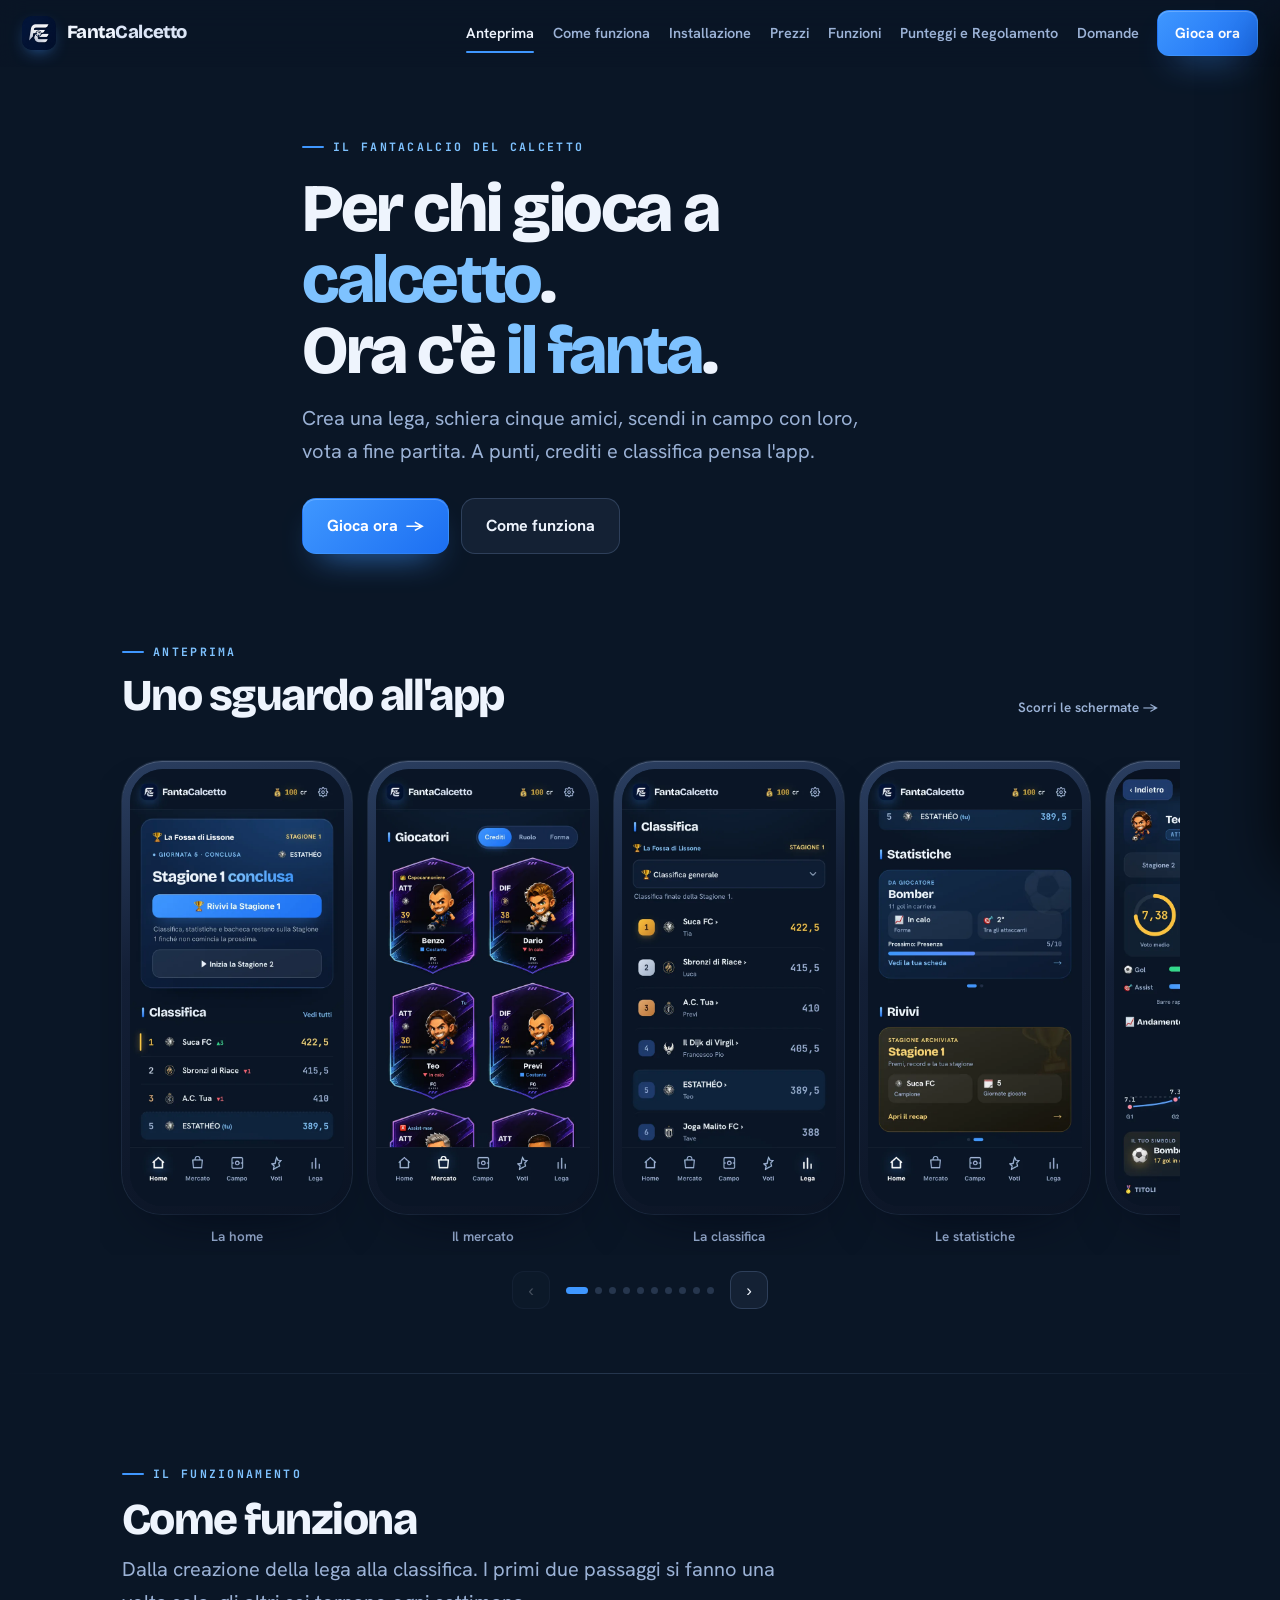
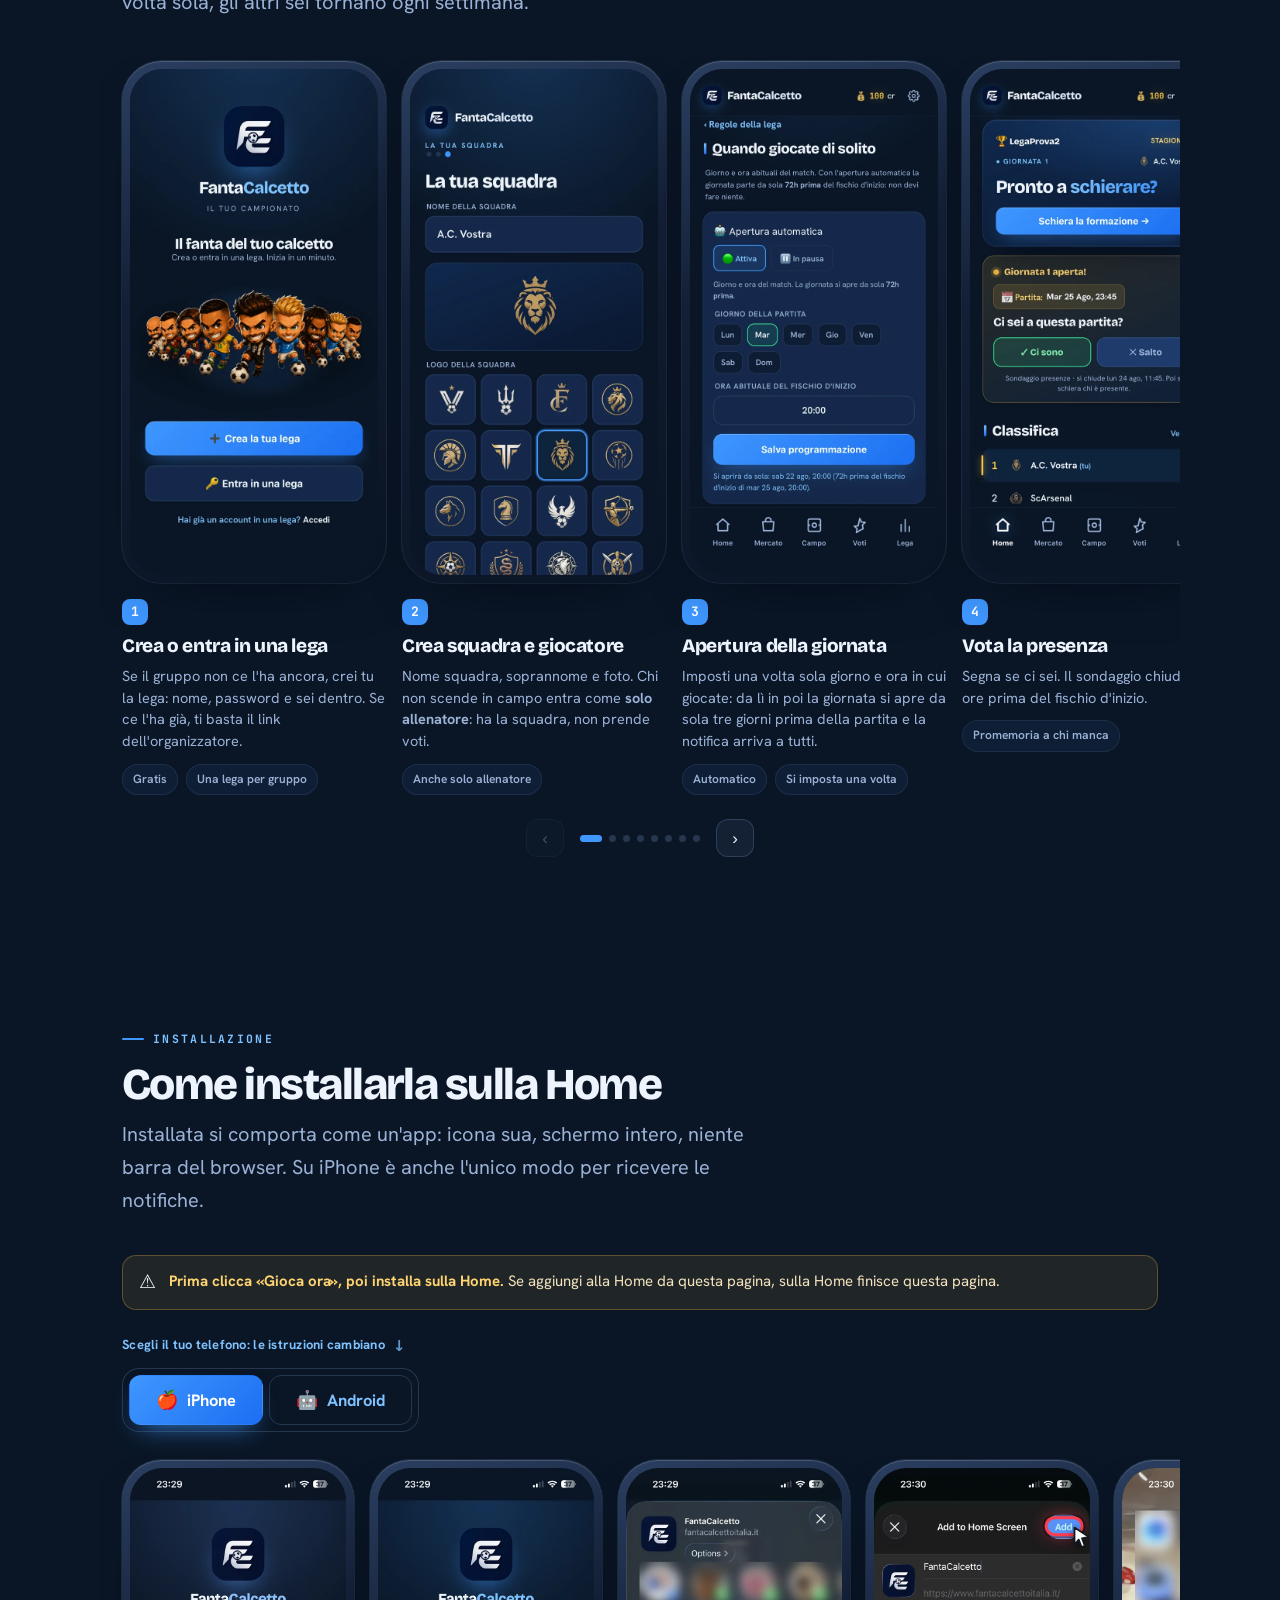
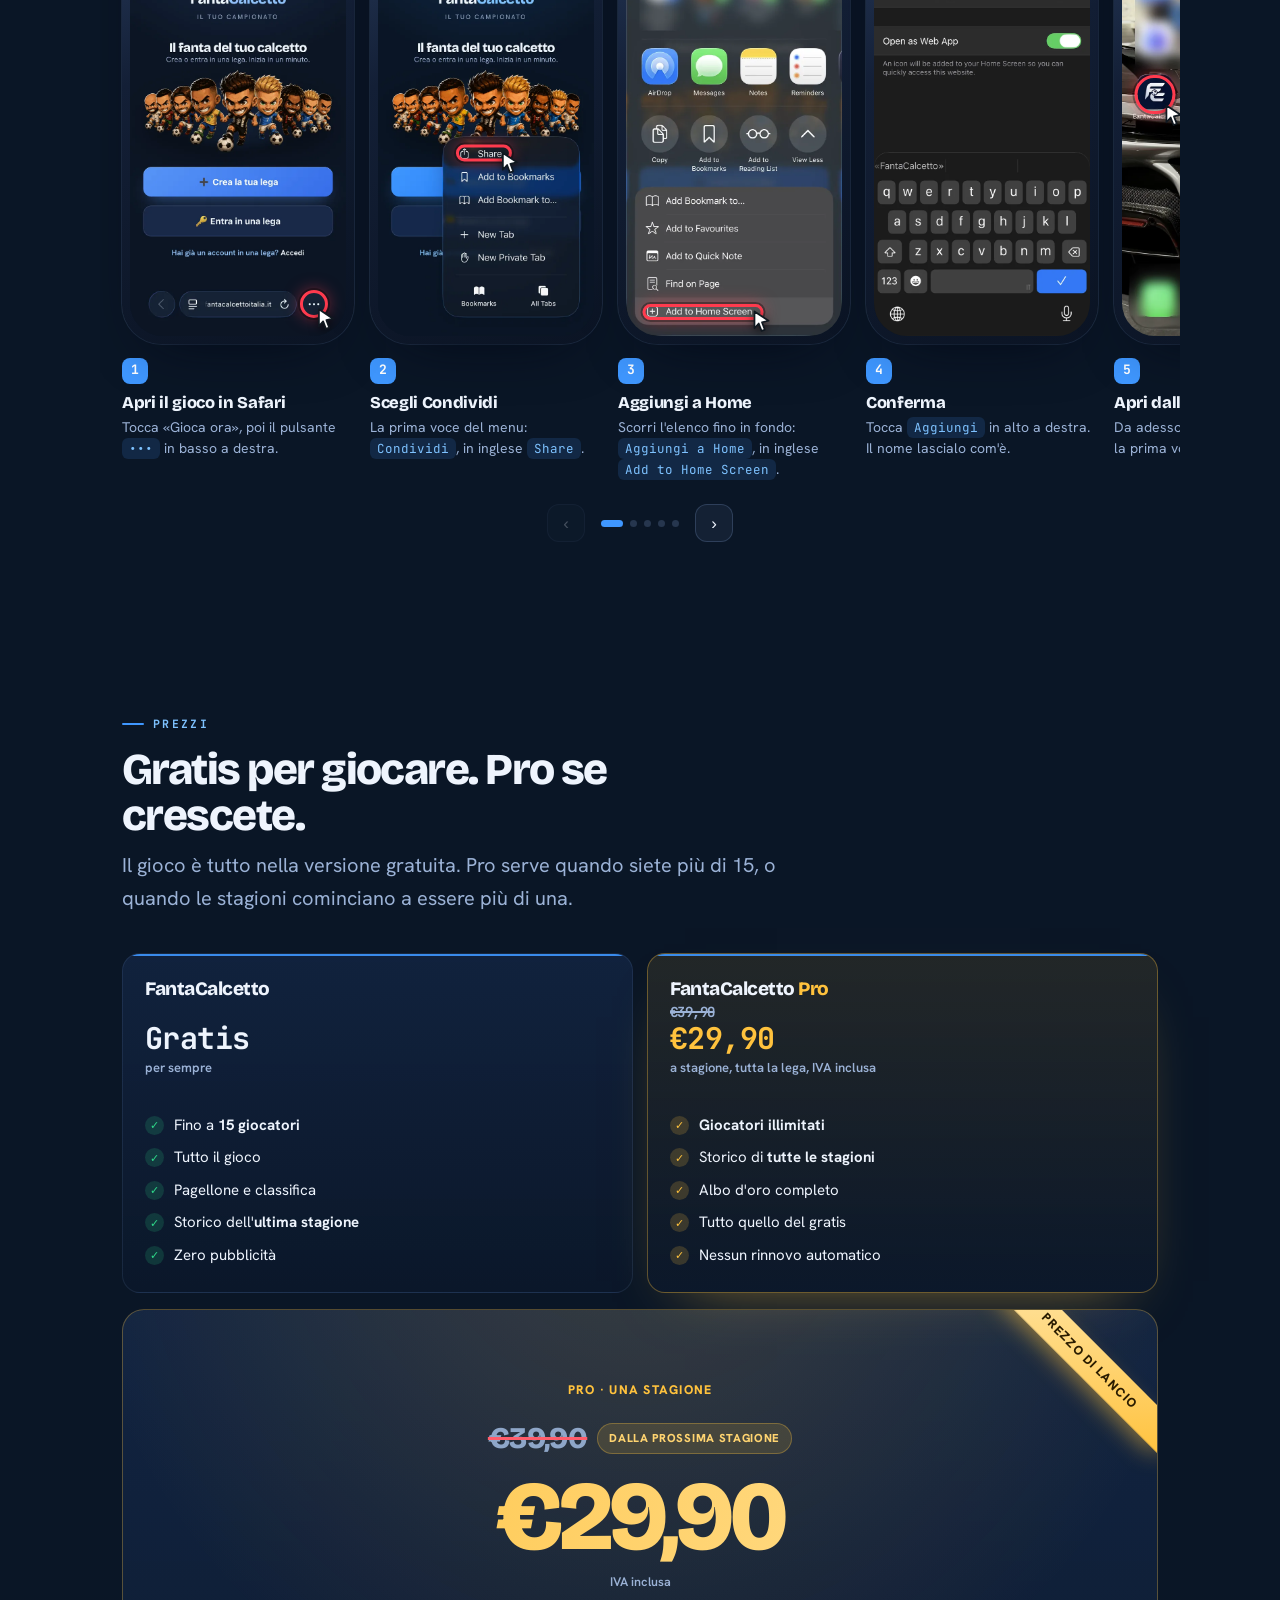
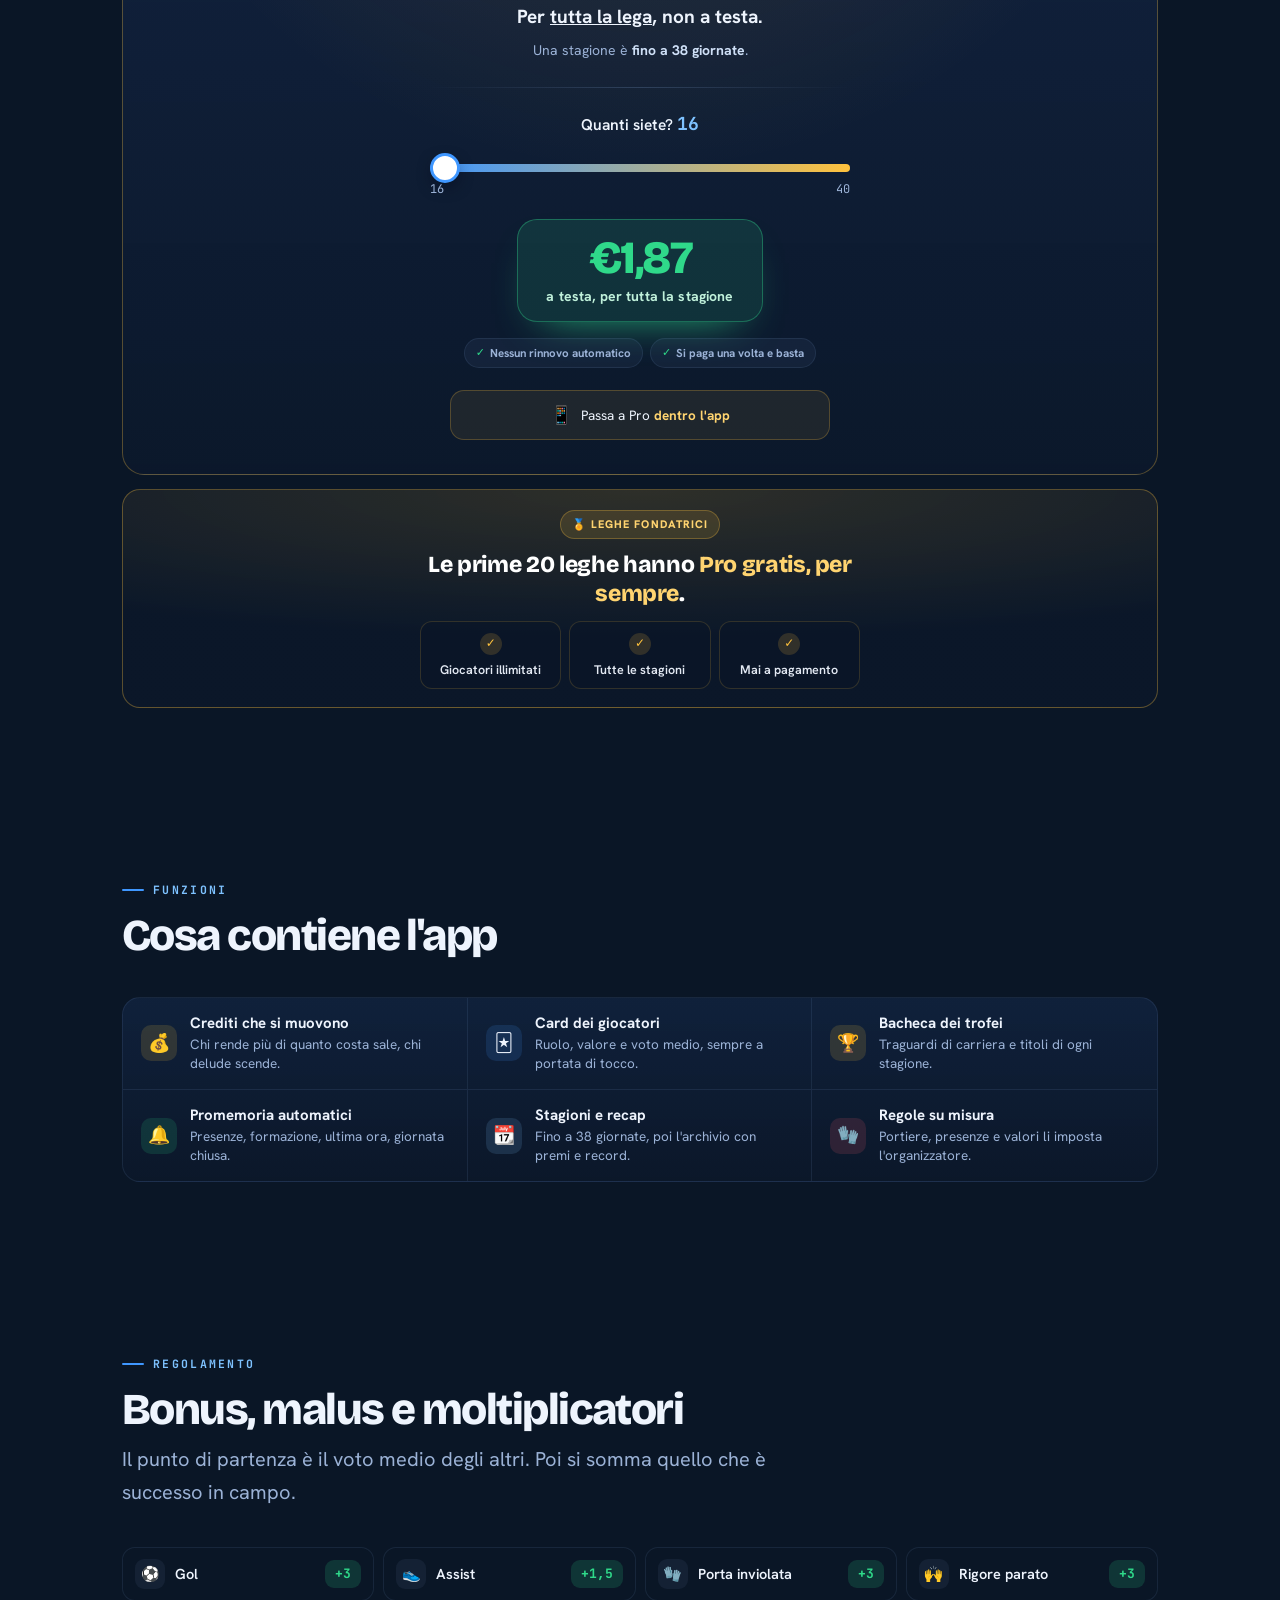
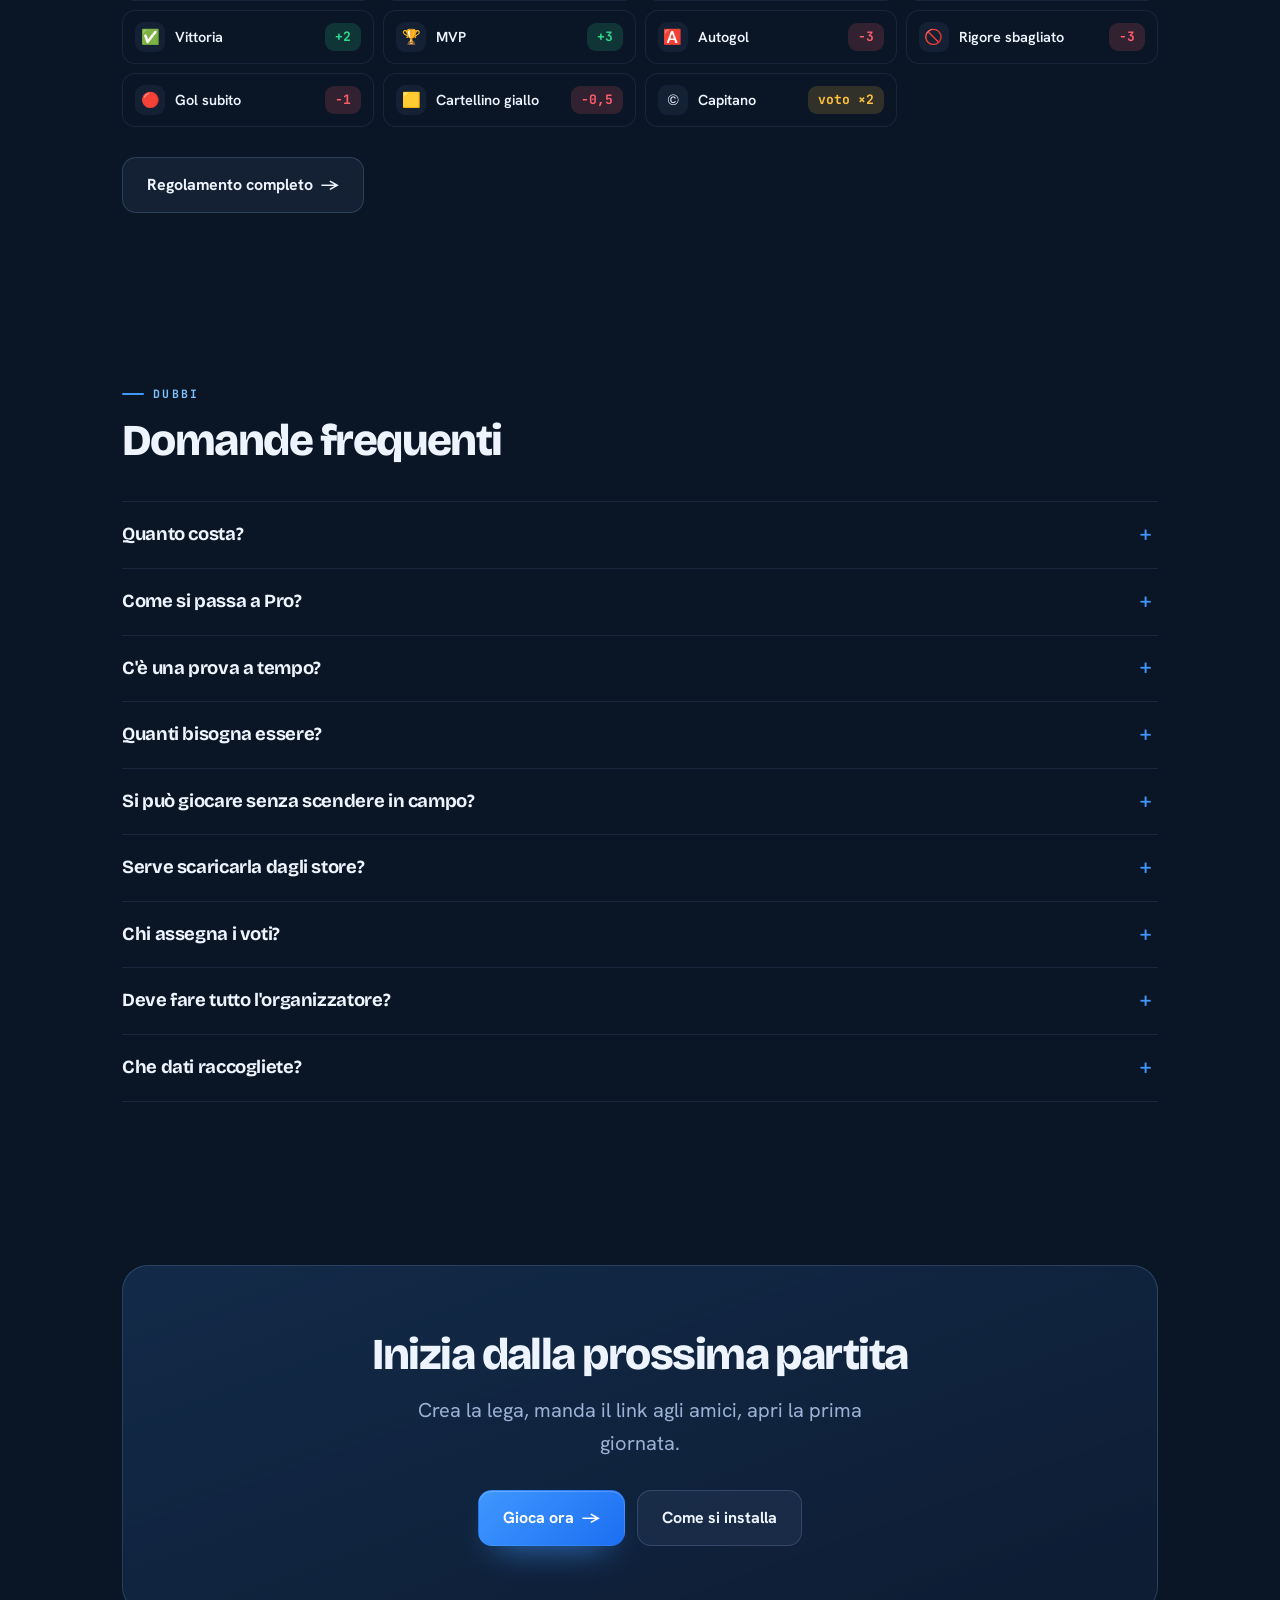
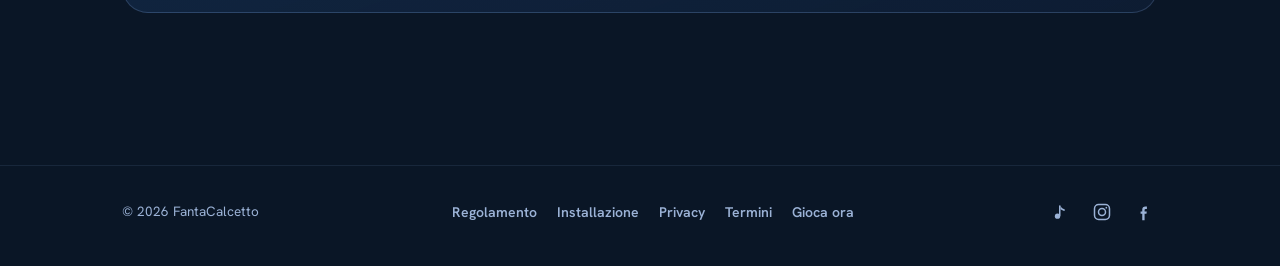
==== commit 1513d8e5: "Add files via upload" ====
--- a/index.html
+++ b/index.html
@@ -75,7 +75,7 @@
 <!-- I font non fermano il disegno della pagina: si scaricano e poi si applicano. -->
 <link href="https://fonts.googleapis.com/css2?family=Bricolage+Grotesque:opsz,wght@12..96,700;12..96,800&family=Hanken+Grotesk:wght@400;500;600;700&family=JetBrains+Mono:wght@400;700&display=swap" rel="stylesheet" media="print" onload="this.media='all'">
 <noscript><link href="https://fonts.googleapis.com/css2?family=Bricolage+Grotesque:opsz,wght@12..96,700;12..96,800&family=Hanken+Grotesk:wght@400;500;600;700&family=JetBrains+Mono:wght@400;700&display=swap" rel="stylesheet"></noscript>
-<link rel="stylesheet" href="sito.css?v=11" onload="document.documentElement.classList.add('ready')">
+<link rel="stylesheet" href="sito.css?v=12" onload="document.documentElement.classList.add('ready')">
 <script>addEventListener('load',function(){document.documentElement.classList.add('ready');});</script>
 <style>
   /* «Punteggi e Regolamento» e' lungo quasi il triplo di «Punteggi»: sotto i
@@ -727,6 +727,17 @@
       <a href="termini.html">Termini</a>
       <a data-app-link href="#">Gioca ora</a>
     </nav>
+    <div class="social" aria-label="FantaCalcetto sui social">
+      <a href="https://www.tiktok.com/@fantacalcettoitalia" target="_blank" rel="noopener" aria-label="TikTok" title="TikTok">
+        <svg viewBox="0 0 24 24" width="20" height="20" fill="currentColor" aria-hidden="true"><circle cx="9" cy="17" r="3.2"/><rect x="10.8" y="4" width="1.8" height="13" rx="0.9"/><path d="M12.6 4c.4 2.6 2.4 4.4 5 4.7v2c-1.9-.1-3.6-.8-5-1.9V4Z"/></svg>
+      </a>
+      <a href="https://www.instagram.com/fantacalcettoitalia" target="_blank" rel="noopener" aria-label="Instagram" title="Instagram">
+        <svg viewBox="0 0 24 24" width="20" height="20" fill="none" stroke="currentColor" stroke-width="1.8" aria-hidden="true"><rect x="3" y="3" width="18" height="18" rx="5"/><circle cx="12" cy="12" r="4.2"/><circle cx="17.2" cy="6.8" r="1" fill="currentColor" stroke="none"/></svg>
+      </a>
+      <a href="https://www.facebook.com/profile.php?id=61594735356316" target="_blank" rel="noopener" aria-label="Facebook" title="Facebook">
+        <svg viewBox="0 0 24 24" width="20" height="20" fill="currentColor" aria-hidden="true"><path d="M15.5 8.5H13.8c-.66 0-1.1.46-1.1 1.14V11.5H15.3L15 14H12.7V22H9.9V14H7.9V11.5H9.9V9.3C9.9 6.9 11.3 5.5 13.6 5.5h1.9V8.5Z"/></svg>
+      </a>
+    </div>
   </div>
 </footer>
 
--- a/sito.css
+++ b/sito.css
@@ -326,6 +326,9 @@
 .foot nav{display:flex;flex-wrap:wrap;gap:12px 20px;font-size:14px;color:var(--muted);font-weight:600}
 .foot nav a{white-space:nowrap}   /* le voci vanno a capo INTERE, mai spezzate a meta' */
 .foot nav a:hover{color:var(--text)}
+.foot .social{display:flex;gap:14px;align-items:center}
+.foot .social a{color:var(--muted);display:flex;padding:4px;border-radius:8px;transition:color .15s}
+.foot .social a:hover{color:var(--accent)}
 
 /* ============================================================
    COMPARSA ALLO SCROLL — la classe la mette lo script.
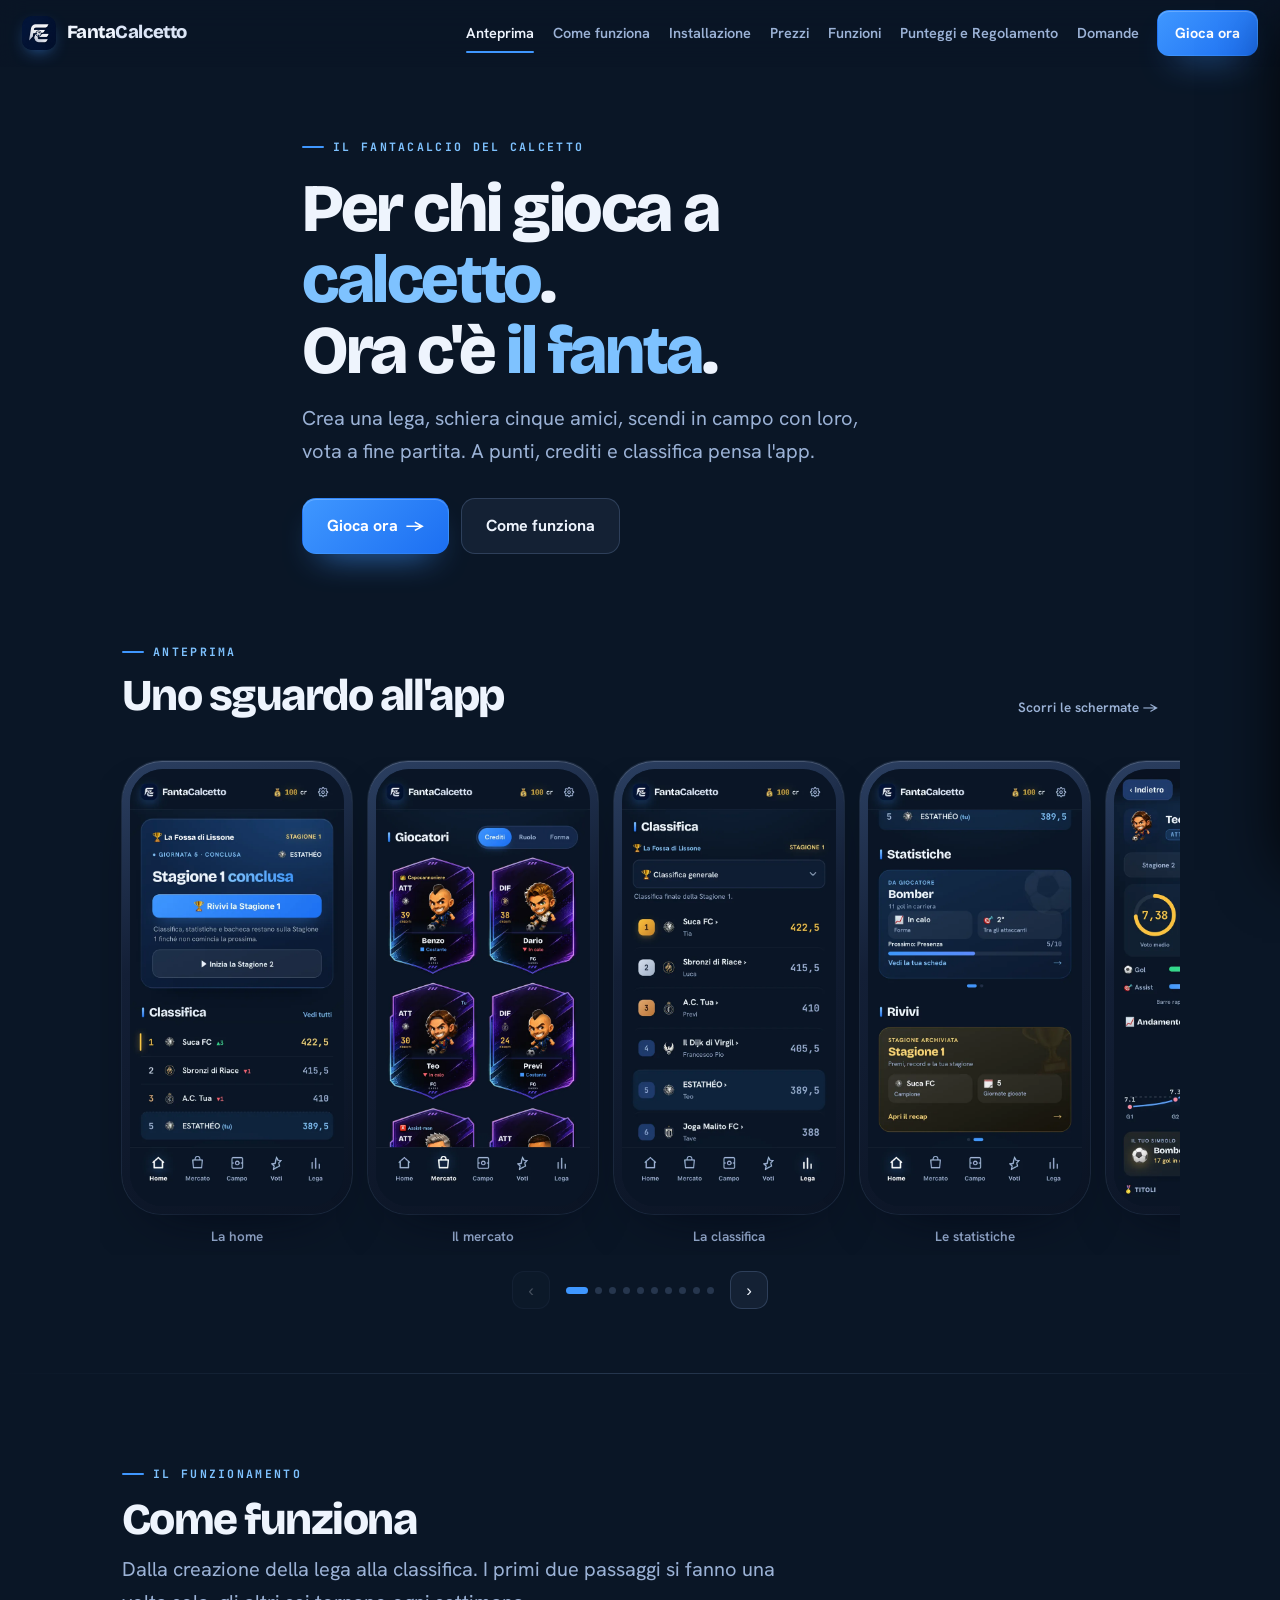
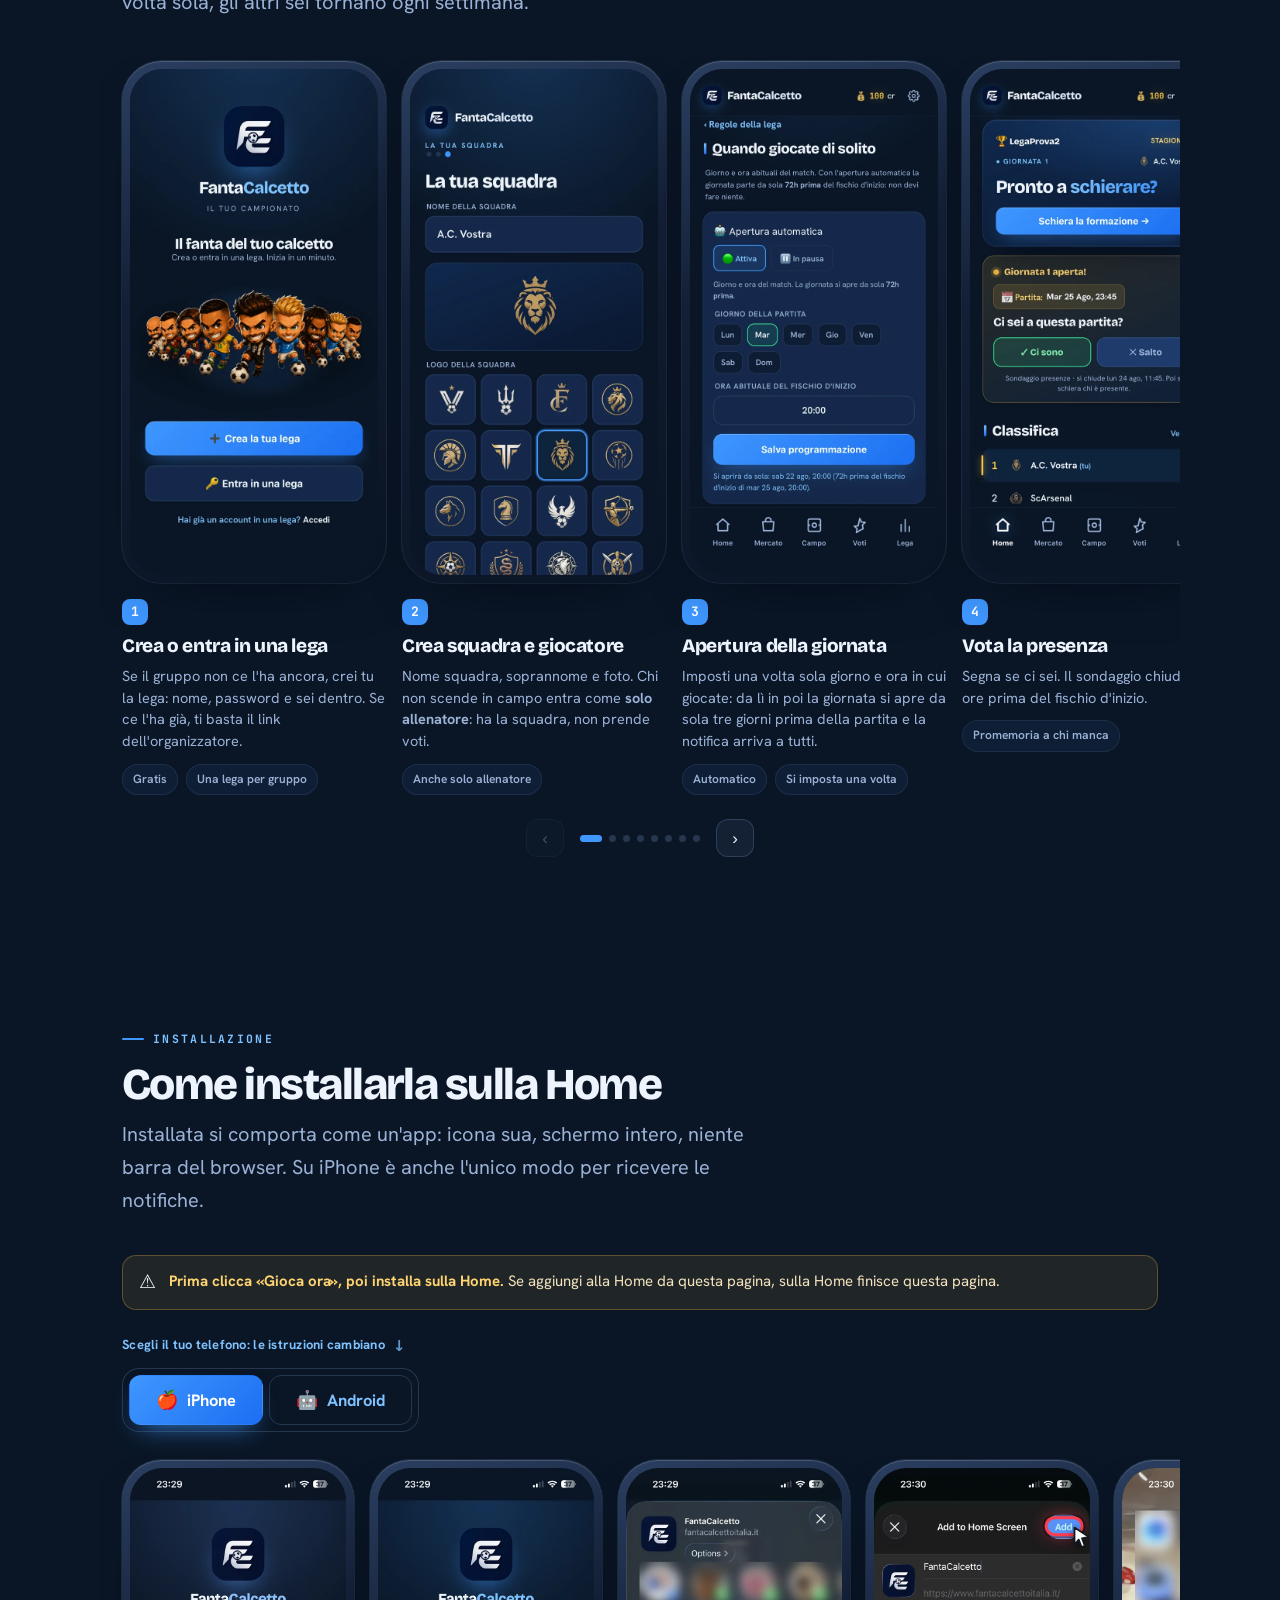
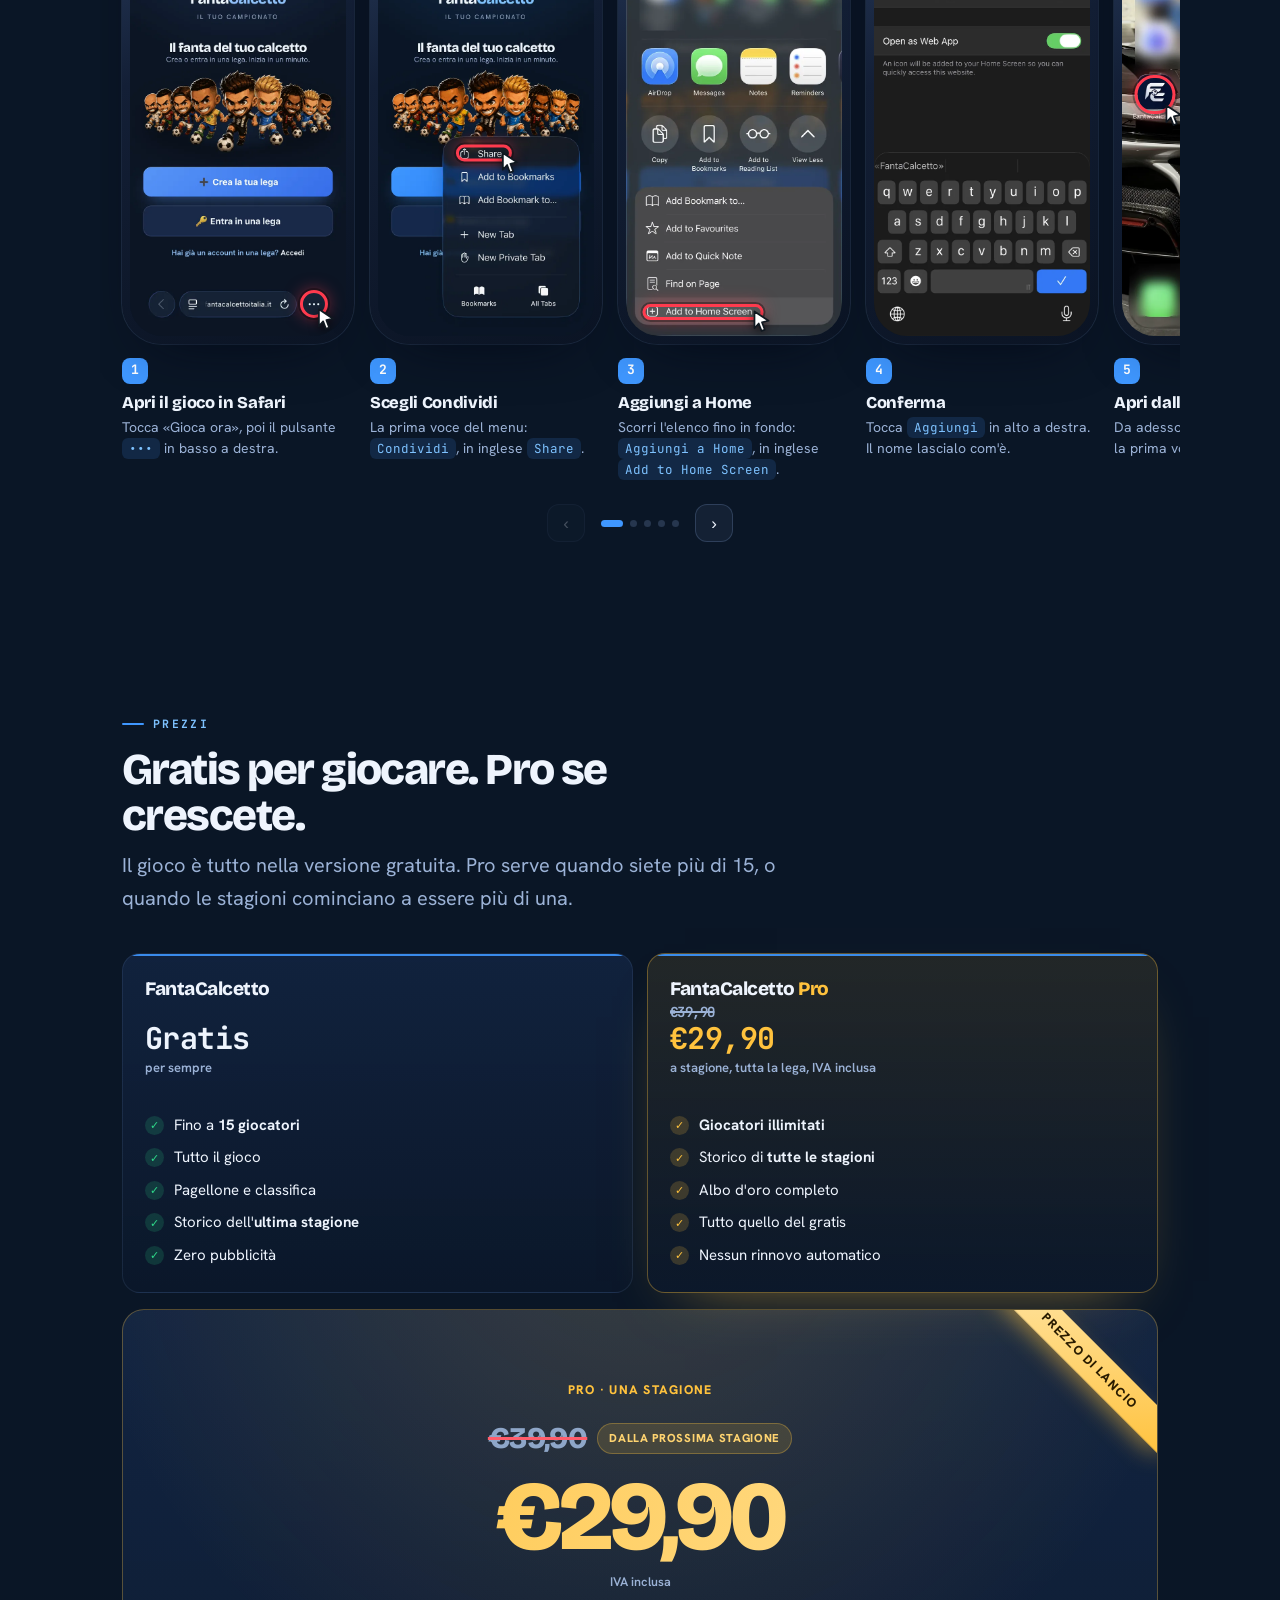
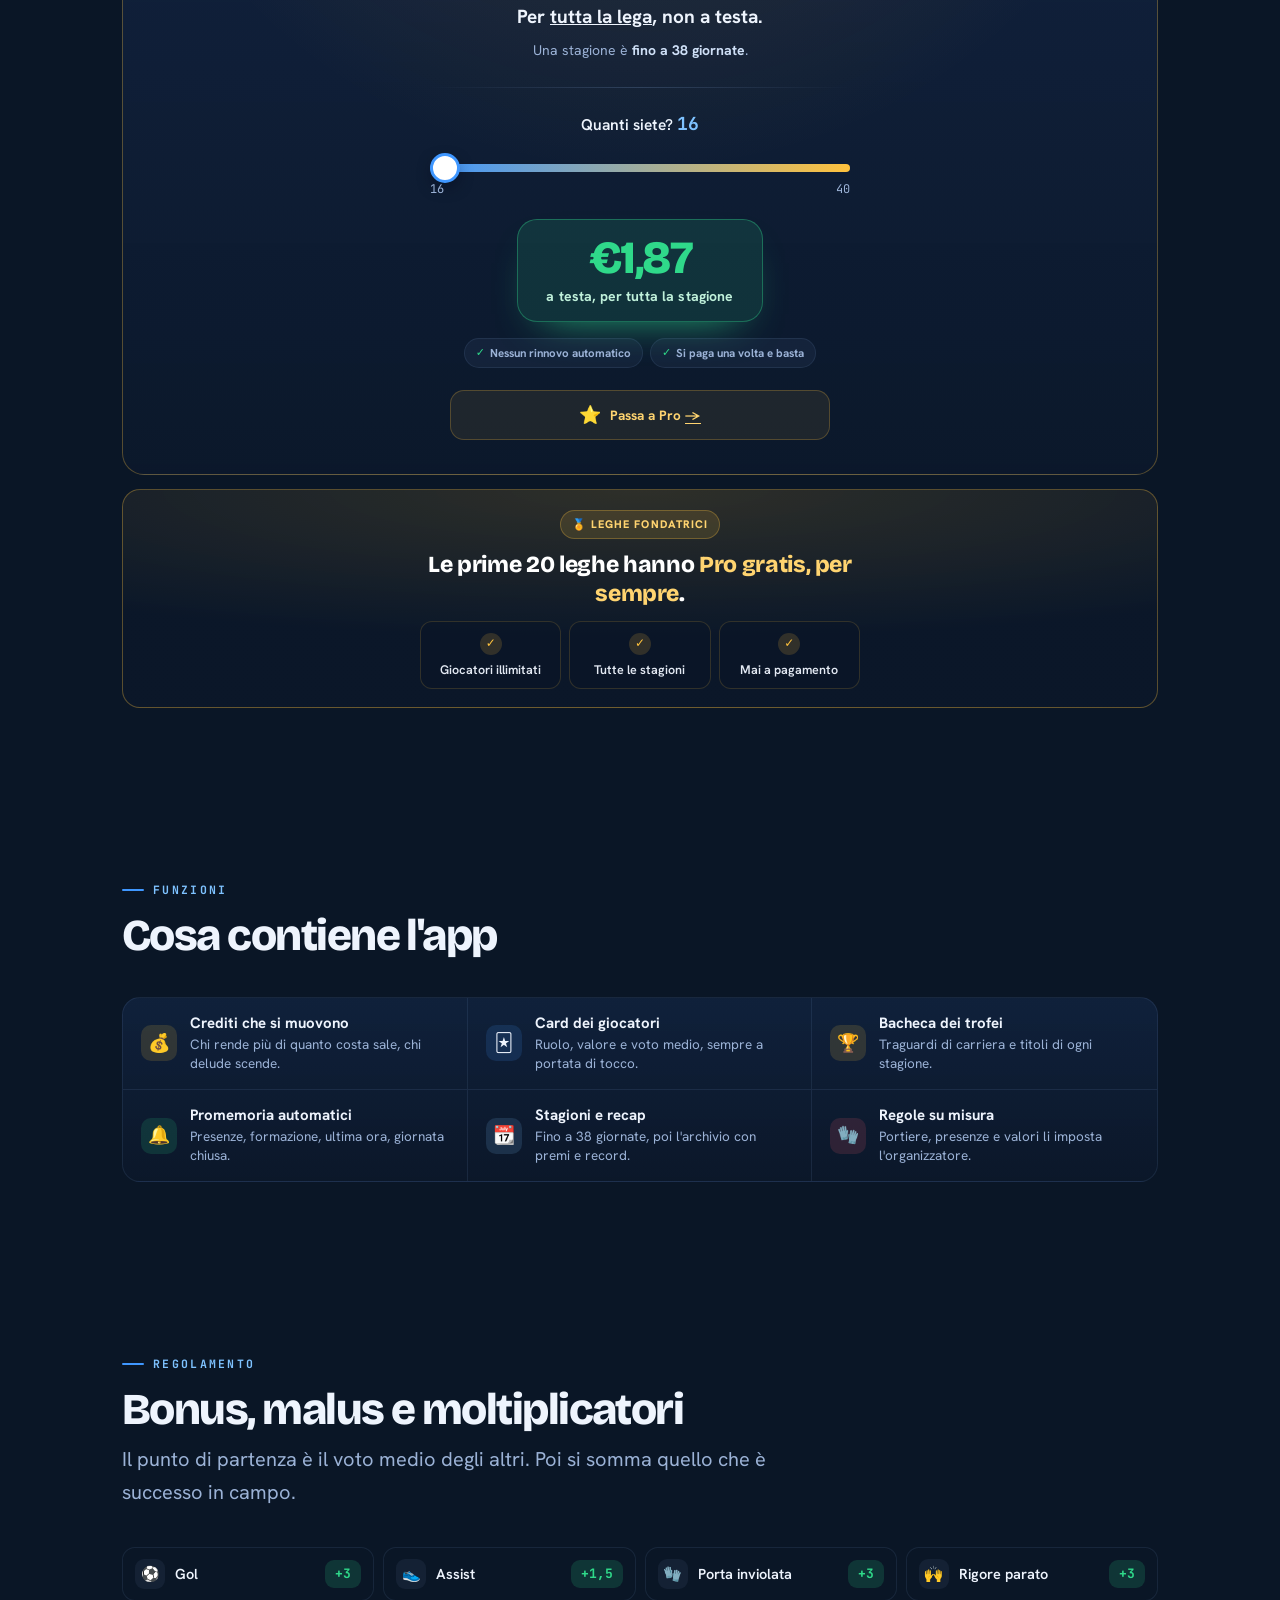
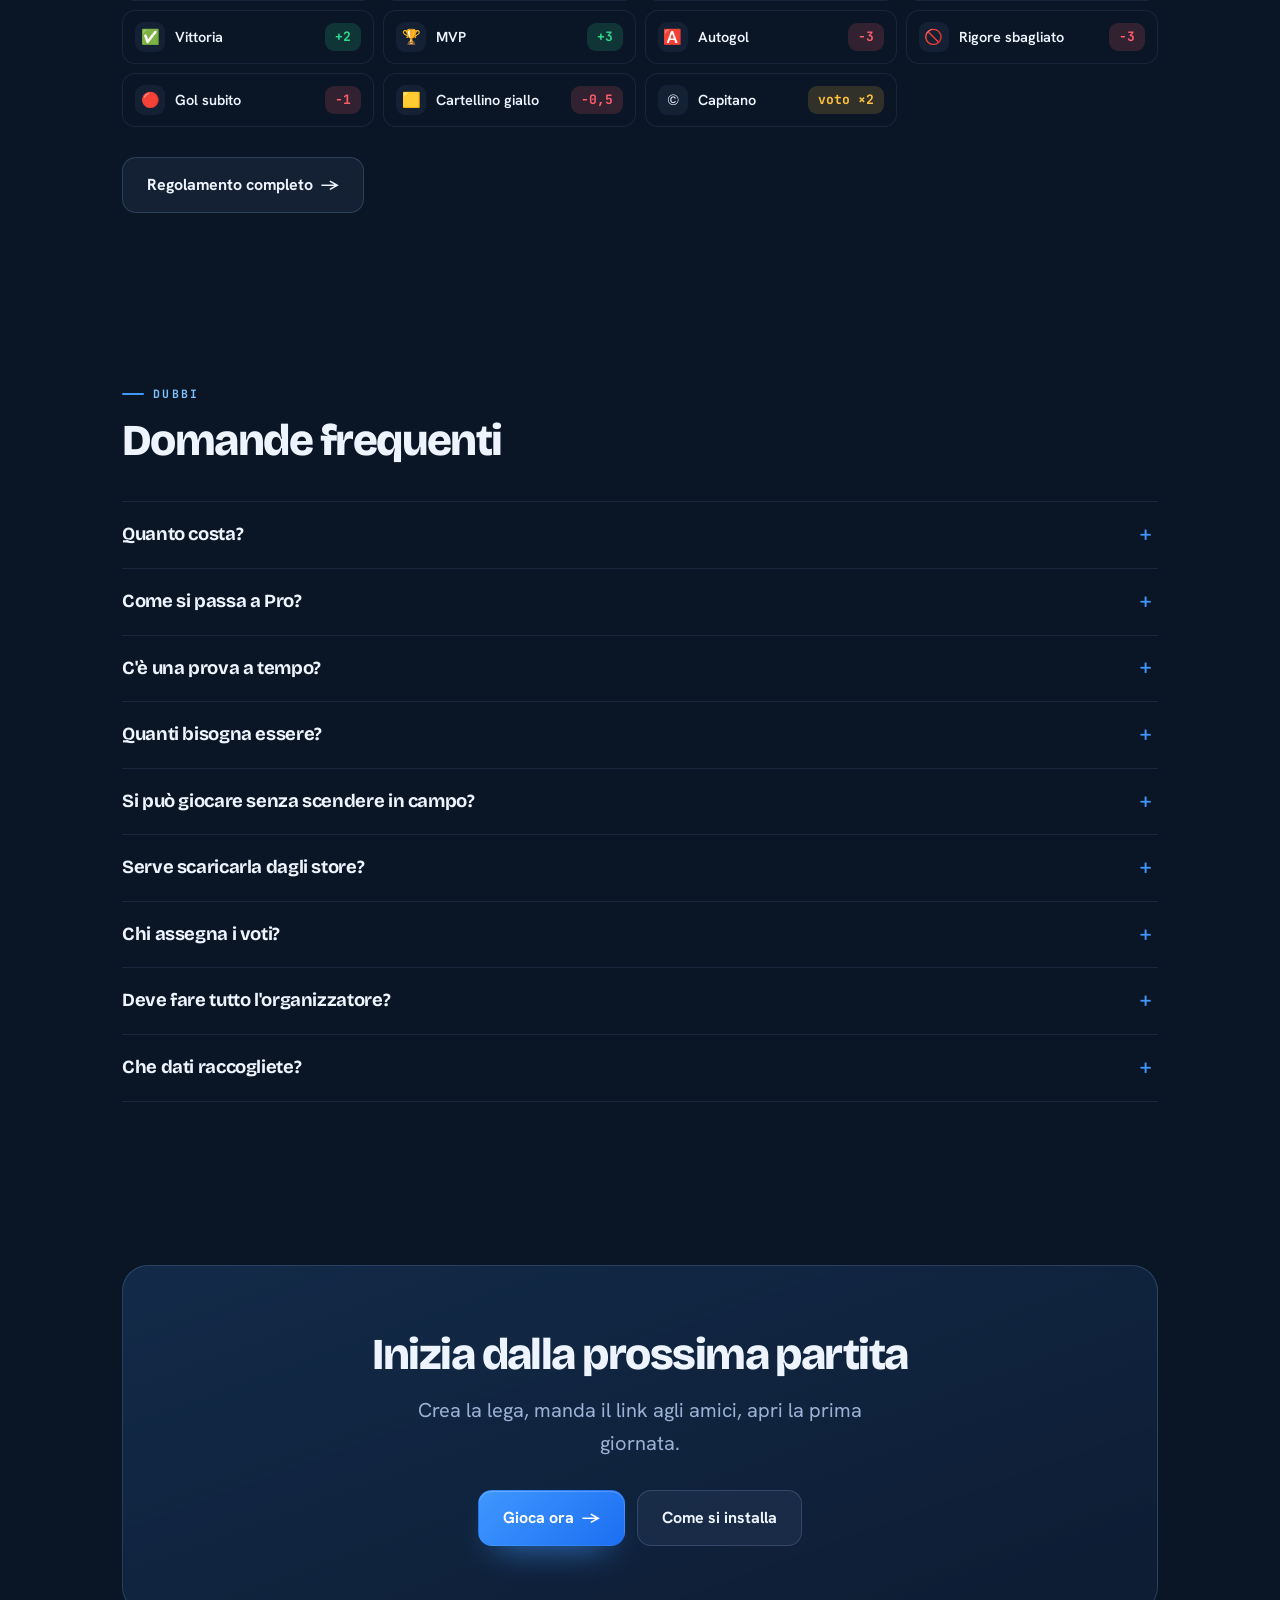
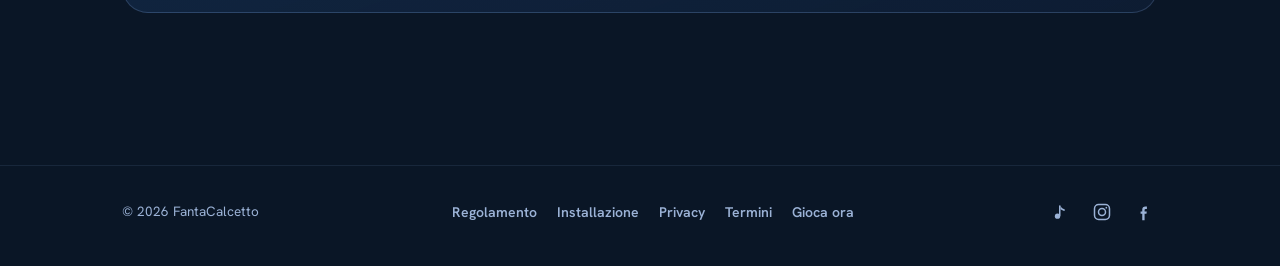
==== commit 99c72d3e: "Add files via upload" ====
--- a/index.html
+++ b/index.html
@@ -138,7 +138,7 @@
     background:rgba(255,194,61,.16);color:var(--gold);font-size:12px;font-weight:800}
   @media (max-width:360px){ .pfound{padding:18px 12px 14px} .pfound .pf-l{gap:6px} .pfound .pf-l span{font-size:11.5px;padding:10px 2px 9px} }
   /* Sessione 68: il pulsante Pro esce dalla vetrina. Da qui non si sa di che
-     lega sei, quindi il passaggio si fa solo dentro l'app. Stili qui e non in
+     lega sei, quindi il passaggio si fa dalla pagina /pro (20/10/2026: nome lega, senza login). Stili qui e non in
      sito.css per lo stesso motivo della regola sopra. */
   .calc .cvat{color:var(--muted);font-size:12.5px;font-weight:600;margin:-2px 0 10px}
   .calc .cwhere{display:flex;align-items:center;justify-content:center;gap:9px;text-align:left;max-width:380px;
@@ -146,6 +146,9 @@
     background:rgba(255,194,61,.08);border:1px solid rgba(255,194,61,.24);font-size:13.5px;line-height:1.5}
   .calc .cwhere .ic{font-size:18px;line-height:1.2;flex:none}
   .calc .cwhere b{color:var(--gold-soft)}
+  .calc a.cwhere{color:inherit;text-decoration:none;transition:background .2s,border-color .2s}
+  .calc a.cwhere:hover{background:rgba(255,194,61,.14);border-color:rgba(255,194,61,.45)}
+  .calc a.cwhere u{color:var(--gold-soft);text-underline-offset:3px;font-weight:700;white-space:nowrap}
 </style>
 
 <script type="application/ld+json">
@@ -616,7 +619,7 @@
         <span class="cflag"><b>✓</b> Nessun rinnovo automatico</span>
         <span class="cflag"><b>✓</b> Si paga una volta e basta</span>
       </div>
-      <div class="cwhere"><span class="ic">📱</span><span>Passa a Pro <b>dentro l'app</b></span></div>
+      <a class="cwhere" href="/pro"><span class="ic">⭐</span><span><b>Passa a Pro</b> <u>→</u></span></a>
     </div>
 
     <div class="pfound rise">
@@ -687,7 +690,7 @@
     </div>
     <div class="faq rise">
       <details><summary>Quanto costa?</summary><div class="a"><p><b>Giocare è gratis</b>, per sempre e senza pubblicità: fino a 15 giocatori avete il gioco completo, pagellone e classifica compresi. <b>Pro costa €29,90 a stagione per tutta la lega</b> (non a testa, IVA inclusa) e serve se siete più di 15 o se volete tenere le stagioni passate. <a href="#prezzi">Vedi i prezzi</a>.</p></div></details>
-      <details><summary>Come si passa a Pro?</summary><div class="a"><p><b>Dall'app.</b> L'amministratore della lega lo attiva da <b>Impostazioni → FantaCalcetto Pro</b> e vale per tutti i partecipanti.</p></div></details>
+      <details><summary>Come si passa a Pro?</summary><div class="a"><p><b>Dal sito.</b> Basta la pagina <a href="/pro">Passa a Pro</a>: scrivi il nome della lega e paghi, senza accedere. Vale per tutti i partecipanti.</p></div></details>
       <details><summary>C'è una prova a tempo?</summary><div class="a"><p><b>No, e non serve.</b> La versione gratuita non è una prova: è il gioco completo, senza scadenza e senza carta di credito. Pro si prende solo quando serve davvero, cioè quando superate i 15 giocatori o quando volete rivedere le stagioni passate.</p></div></details>
       <details><summary>Quanti bisogna essere?</summary><div class="a"><p><b>Da dieci in su</b>, così le formazioni possono essere diverse tra loro. Con quindici è perfetto. La versione gratuita arriva <b>fino a 15 giocatori</b>; oltre serve Pro, e lì non c'è nessun tetto. Chi è già dentro <b>non viene mai tolto</b>.</p></div></details>
       <details><summary>Si può giocare senza scendere in campo?</summary><div class="a"><p><b>Sì.</b> Chi non gioca a calcetto — un amico, la fidanzata, chi è infortunato a lungo — entra come <b>solo allenatore</b>: ha la sua squadra, schiera la formazione e sta in classifica come tutti. Non prende voti, perché non gioca, e non compare nel sondaggio delle presenze. Se possa votare i giocatori lo decide l'organizzatore.</p></div></details>
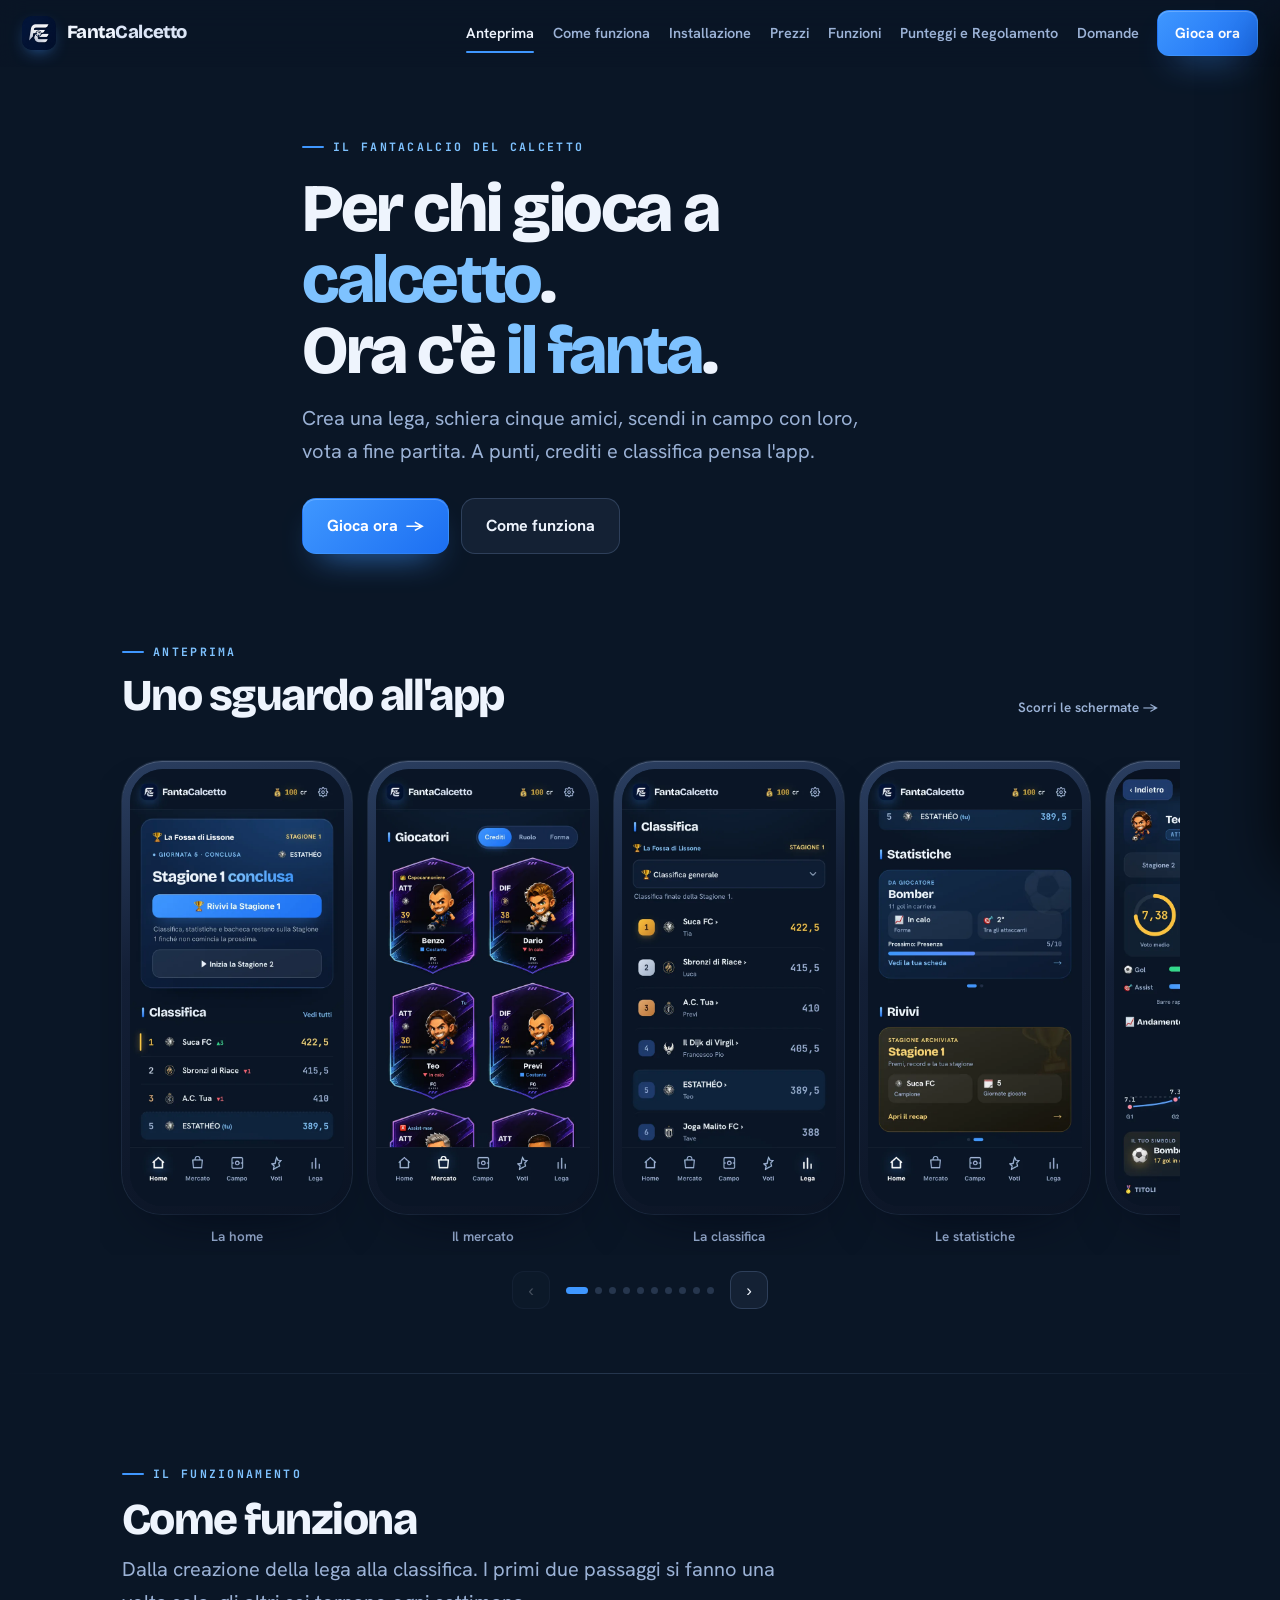
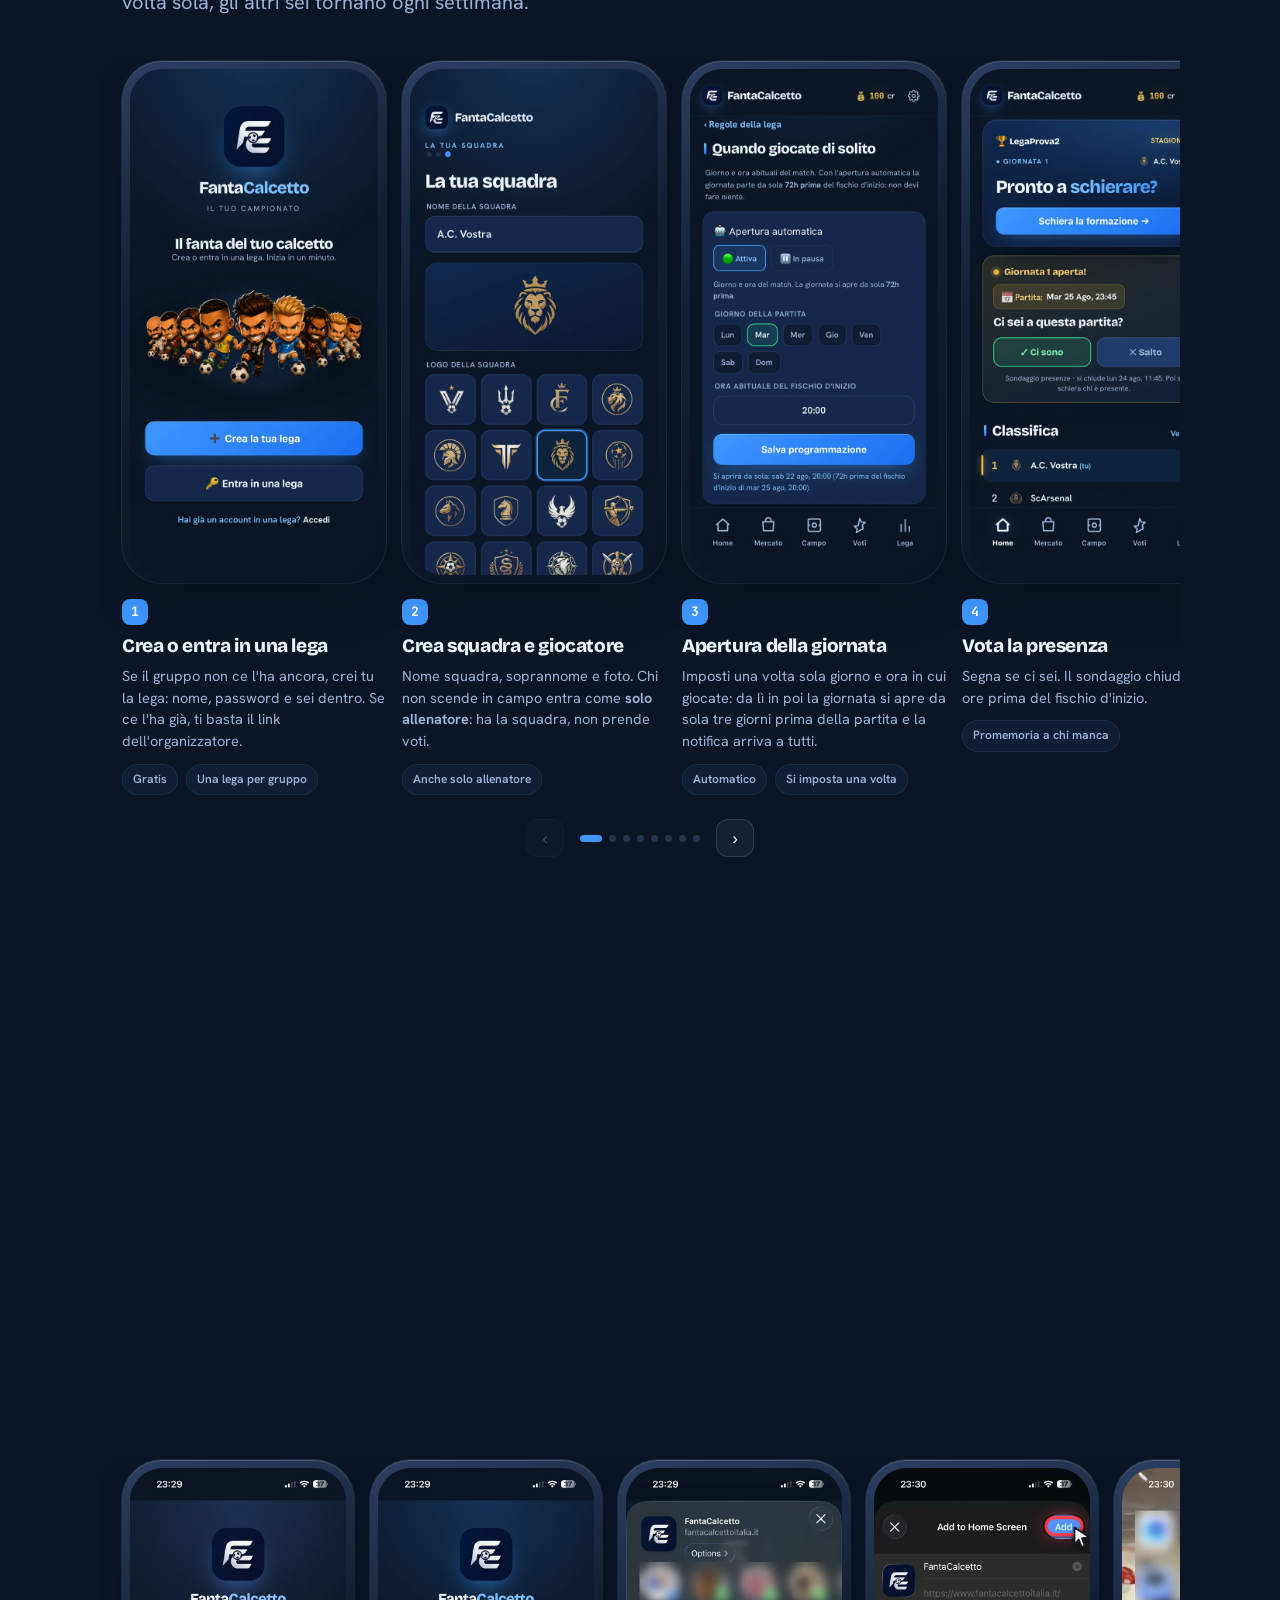
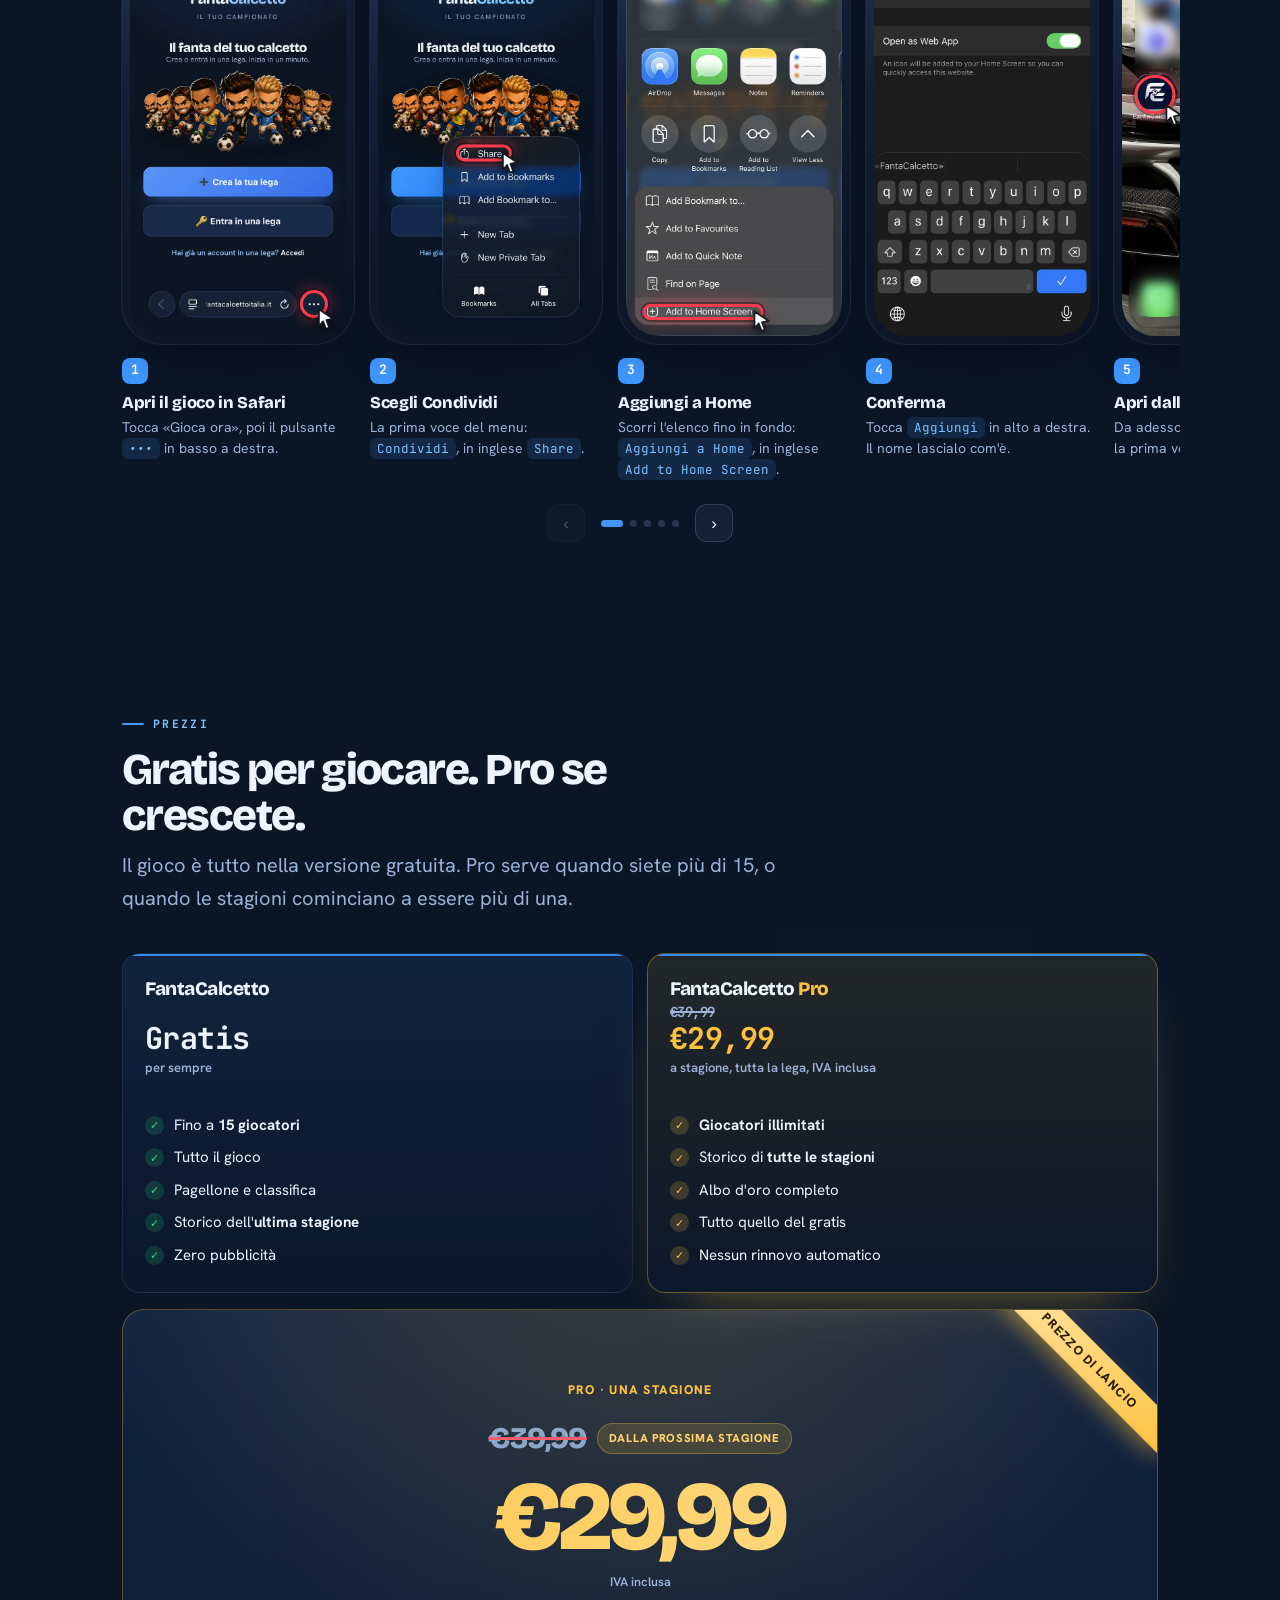
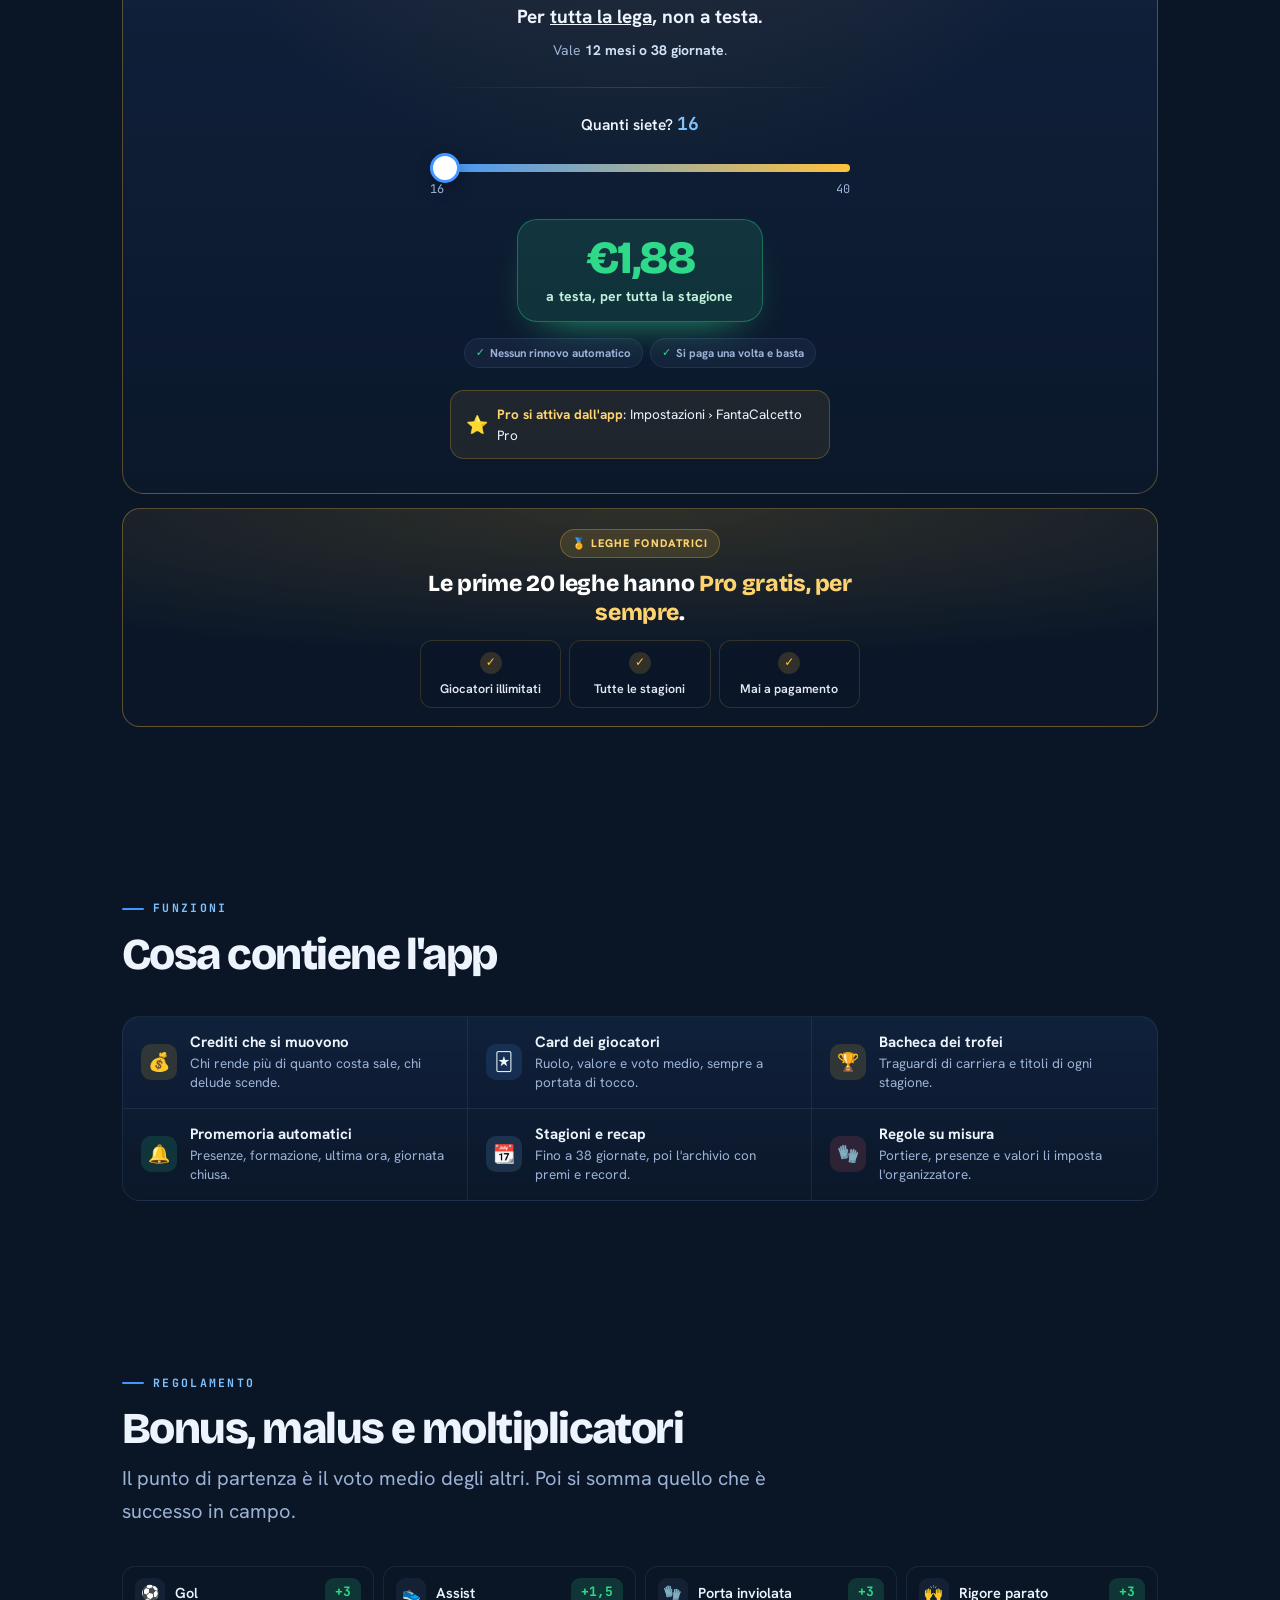
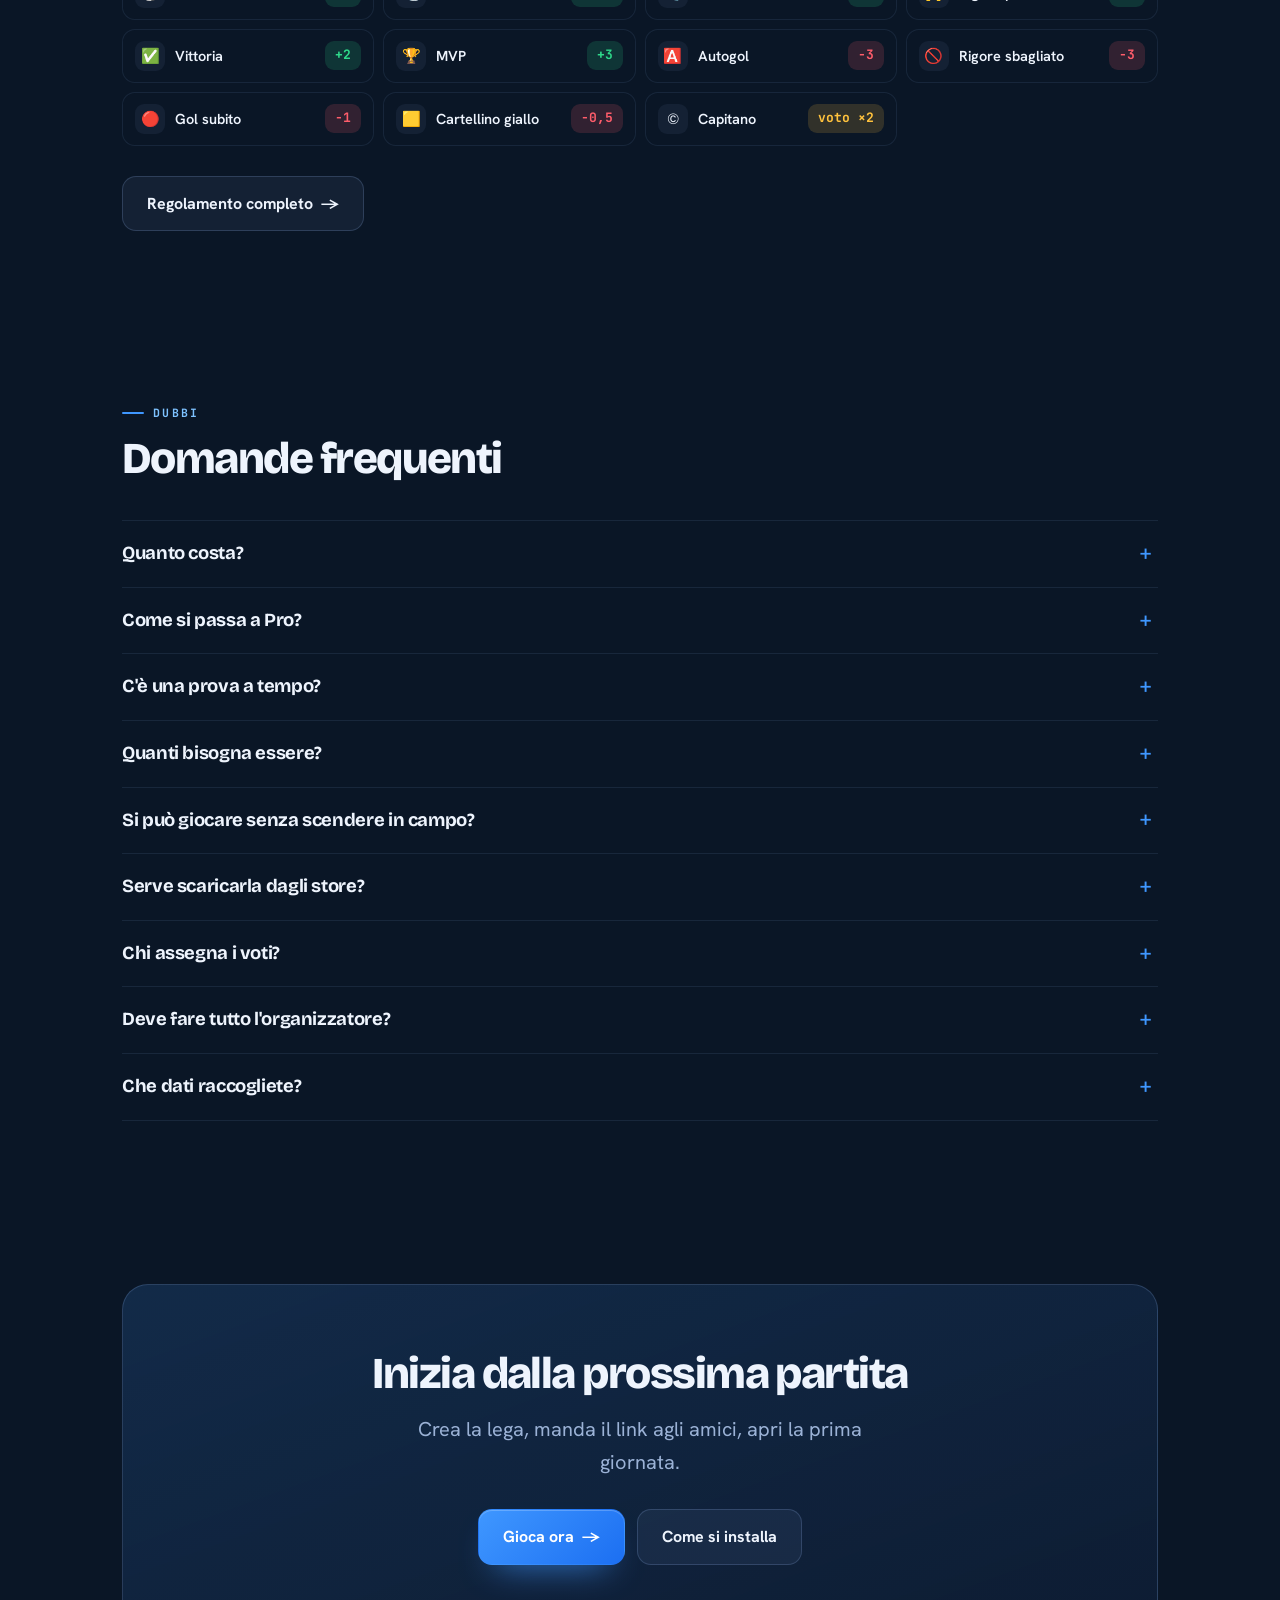
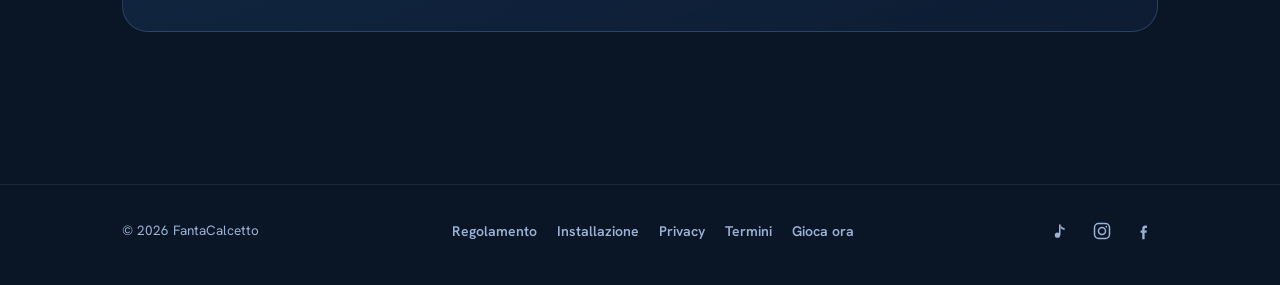
==== commit f9df5bc4: "Add files via upload" ====
--- a/index.html
+++ b/index.html
@@ -138,7 +138,7 @@
     background:rgba(255,194,61,.16);color:var(--gold);font-size:12px;font-weight:800}
   @media (max-width:360px){ .pfound{padding:18px 12px 14px} .pfound .pf-l{gap:6px} .pfound .pf-l span{font-size:11.5px;padding:10px 2px 9px} }
   /* Sessione 68: il pulsante Pro esce dalla vetrina. Da qui non si sa di che
-     lega sei, quindi il passaggio si fa dalla pagina /pro (20/10/2026: nome lega, senza login). Stili qui e non in
+     lega sei, quindi il passaggio si fa dall'app (27/10/2026: acquisti in-app, /pro tolta). Stili qui e non in
      sito.css per lo stesso motivo della regola sopra. */
   .calc .cvat{color:var(--muted);font-size:12.5px;font-weight:600;margin:-2px 0 10px}
   .calc .cwhere{display:flex;align-items:center;justify-content:center;gap:9px;text-align:left;max-width:380px;
@@ -163,7 +163,7 @@
   "description":"App per giocare al fantacalcio sulla partita di calcetto tra amici: presenze, formazione a 5, crediti, voti, pagellone e classifica di stagione. Gratis fino a 15 giocatori.",
   "offers":[
     {"@type":"Offer","name":"FantaCalcetto","price":"0","priceCurrency":"EUR","description":"Gratis per sempre, fino a 15 giocatori per lega."},
-    {"@type":"Offer","name":"FantaCalcetto Pro","price":"29.90","priceCurrency":"EUR","description":"Prezzo di lancio a stagione, per tutta la lega: giocatori illimitati e tutte le stagioni archiviate."}
+    {"@type":"Offer","name":"FantaCalcetto Pro","price":"29.99","priceCurrency":"EUR","description":"Prezzo di lancio, per tutta la lega, 12 mesi o 38 giornate: giocatori illimitati e tutte le stagioni archiviate. Si acquista nell'app."}
   ]
 }
 </script>
@@ -172,7 +172,7 @@
   "@context":"https://schema.org",
   "@type":"FAQPage",
   "mainEntity":[
-    {"@type":"Question","name":"Quanto costa FantaCalcetto?","acceptedAnswer":{"@type":"Answer","text":"Giocare è gratis, per sempre e senza pubblicità: fino a 15 giocatori la lega ha il gioco completo, pagellone e classifica compresi. FantaCalcetto Pro costa 29,90 euro a stagione per tutta la lega, non a testa, e serve se siete più di 15 o se volete tenere le stagioni passate."}},
+    {"@type":"Question","name":"Quanto costa FantaCalcetto?","acceptedAnswer":{"@type":"Answer","text":"Giocare è gratis, per sempre e senza pubblicità: fino a 15 giocatori la lega ha il gioco completo, pagellone e classifica compresi. FantaCalcetto Pro costa 29,99 euro a stagione per tutta la lega, non a testa, e serve se siete più di 15 o se volete tenere le stagioni passate."}},
     {"@type":"Question","name":"Quante persone servono per giocare?","acceptedAnswer":{"@type":"Answer","text":"Da dieci in su, così le formazioni possono essere diverse tra loro. Con quindici è perfetto. La versione gratuita arriva fino a 15 giocatori; oltre serve Pro, che non ha nessun tetto. Chi è già nella lega non viene mai tolto."}},
     {"@type":"Question","name":"Si può giocare senza scendere in campo?","acceptedAnswer":{"@type":"Answer","text":"Sì. Chi non gioca a calcetto entra come solo allenatore: ha la sua squadra, schiera la formazione e sta in classifica. Non prende voti e non compare nel sondaggio delle presenze."}},
     {"@type":"Question","name":"Bisogna scaricare l'app da App Store o Play Store?","acceptedAnswer":{"@type":"Answer","text":"No, è una PWA. È un sito che si aggiunge alla schermata Home e da lì funziona come un'app: icona sua, schermo intero e notifiche. Gli aggiornamenti arrivano da soli, senza passare dagli store."}},
@@ -586,7 +586,7 @@
 
       <div class="plan pro">
         <h3>FantaCalcetto <span class="gd">Pro</span></h3>
-        <div class="pcost"><s>€39,90</s>€29,90<small>a stagione, tutta la lega, IVA inclusa</small></div>
+        <div class="pcost"><s>€39,99</s>€29,99<small>a stagione, tutta la lega, IVA inclusa</small></div>
         <ul>
           <li><span class="tk">✓</span><span><b>Giocatori illimitati</b></span></li>
           <li><span class="tk">✓</span><span>Storico di <b>tutte le stagioni</b></span></li>
@@ -600,11 +600,11 @@
     <div class="calc rise">
       <span class="cribbon">Prezzo di lancio</span>
       <div class="ceye">Pro · una stagione</div>
-      <div class="cwas"><s>€39,90</s><i>dalla prossima stagione</i></div>
-      <div class="cbig">€29,90</div>
+      <div class="cwas"><s>€39,99</s><i>dalla prossima stagione</i></div>
+      <div class="cbig">€29,99</div>
       <div class="cvat">IVA inclusa</div>
       <div class="cwhat">Per <u>tutta la lega</u>, non a testa.</div>
-      <div class="cwhen">Una stagione è <b>fino a 38 giornate</b>.</div>
+      <div class="cwhen">Vale <b>12 mesi o 38 giornate</b>.</div>
 
       <div class="csep"></div>
 
@@ -613,13 +613,13 @@
              aria-label="Quante persone ci sono nella lega">
       <div class="cscale"><span>16</span><span>40</span></div>
 
-      <div class="chead"><b id="pxEach">€2,00</b><span>a testa, per tutta la stagione</span></div>
+      <div class="chead"><b id="pxEach">€1,88</b><span>a testa, per tutta la stagione</span></div>
 
       <div class="cflags">
         <span class="cflag"><b>✓</b> Nessun rinnovo automatico</span>
         <span class="cflag"><b>✓</b> Si paga una volta e basta</span>
       </div>
-      <a class="cwhere" href="/pro"><span class="ic">⭐</span><span><b>Passa a Pro</b> <u>→</u></span></a>
+      <div class="cwhere"><span class="ic">⭐</span><span><b>Pro si attiva dall'app</b>: Impostazioni › FantaCalcetto Pro</span></div>
     </div>
 
     <div class="pfound rise">
@@ -689,8 +689,8 @@
       <h2>Domande frequenti</h2>
     </div>
     <div class="faq rise">
-      <details><summary>Quanto costa?</summary><div class="a"><p><b>Giocare è gratis</b>, per sempre e senza pubblicità: fino a 15 giocatori avete il gioco completo, pagellone e classifica compresi. <b>Pro costa €29,90 a stagione per tutta la lega</b> (non a testa, IVA inclusa) e serve se siete più di 15 o se volete tenere le stagioni passate. <a href="#prezzi">Vedi i prezzi</a>.</p></div></details>
-      <details><summary>Come si passa a Pro?</summary><div class="a"><p><b>Dal sito.</b> Basta la pagina <a href="/pro">Passa a Pro</a>: scrivi il nome della lega e paghi, senza accedere. Vale per tutti i partecipanti.</p></div></details>
+      <details><summary>Quanto costa?</summary><div class="a"><p><b>Giocare è gratis</b>, per sempre e senza pubblicità: fino a 15 giocatori avete il gioco completo, pagellone e classifica compresi. <b>Pro costa €29,99 a stagione per tutta la lega</b> (non a testa, IVA inclusa) e serve se siete più di 15 o se volete tenere le stagioni passate. <a href="#prezzi">Vedi i prezzi</a>.</p></div></details>
+      <details><summary>Come si passa a Pro?</summary><div class="a"><p><b>Dall'app.</b> L'amministratore della lega va in Impostazioni › FantaCalcetto Pro e paga con App Store o Google Play. Vale per tutti i partecipanti, per 12 mesi o 38 giornate, senza rinnovo automatico.</p></div></details>
       <details><summary>C'è una prova a tempo?</summary><div class="a"><p><b>No, e non serve.</b> La versione gratuita non è una prova: è il gioco completo, senza scadenza e senza carta di credito. Pro si prende solo quando serve davvero, cioè quando superate i 15 giocatori o quando volete rivedere le stagioni passate.</p></div></details>
       <details><summary>Quanti bisogna essere?</summary><div class="a"><p><b>Da dieci in su</b>, così le formazioni possono essere diverse tra loro. Con quindici è perfetto. La versione gratuita arriva <b>fino a 15 giocatori</b>; oltre serve Pro, e lì non c'è nessun tetto. Chi è già dentro <b>non viene mai tolto</b>.</p></div></details>
       <details><summary>Si può giocare senza scendere in campo?</summary><div class="a"><p><b>Sì.</b> Chi non gioca a calcetto — un amico, la fidanzata, chi è infortunato a lungo — entra come <b>solo allenatore</b>: ha la sua squadra, schiera la formazione e sta in classifica come tutti. Non prende voti, perché non gioca, e non compare nel sondaggio delle presenze. Se possa votare i giocatori lo decide l'organizzatore.</p></div></details>
@@ -815,7 +815,7 @@
 
 var pxR = document.getElementById('pxRange');
 if (pxR) {
-  var PX_TOT = 29.90;
+  var PX_TOT = 29.99;
   var pxN = document.getElementById('pxN'), pxE = document.getElementById('pxEach');
   function pxDraw(){
     var n = Math.max(1, parseInt(pxR.value, 10) || 16);
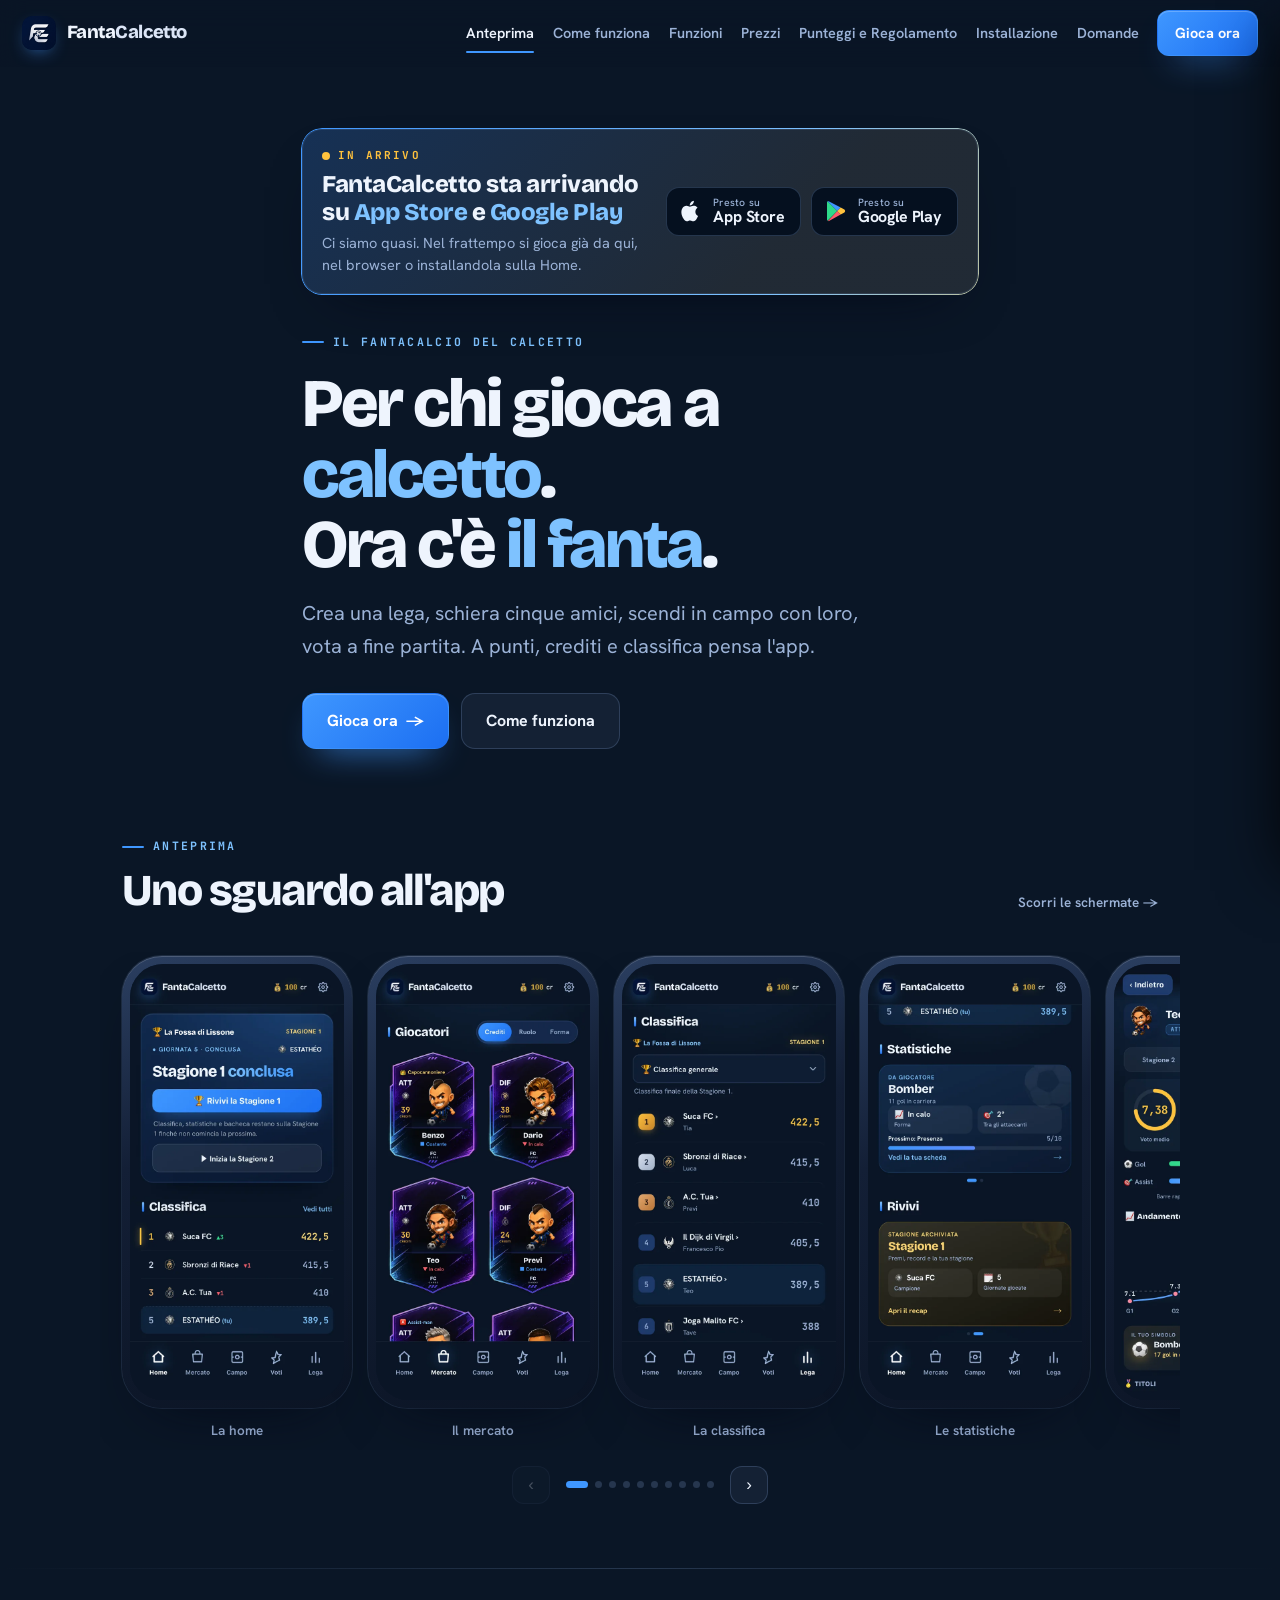
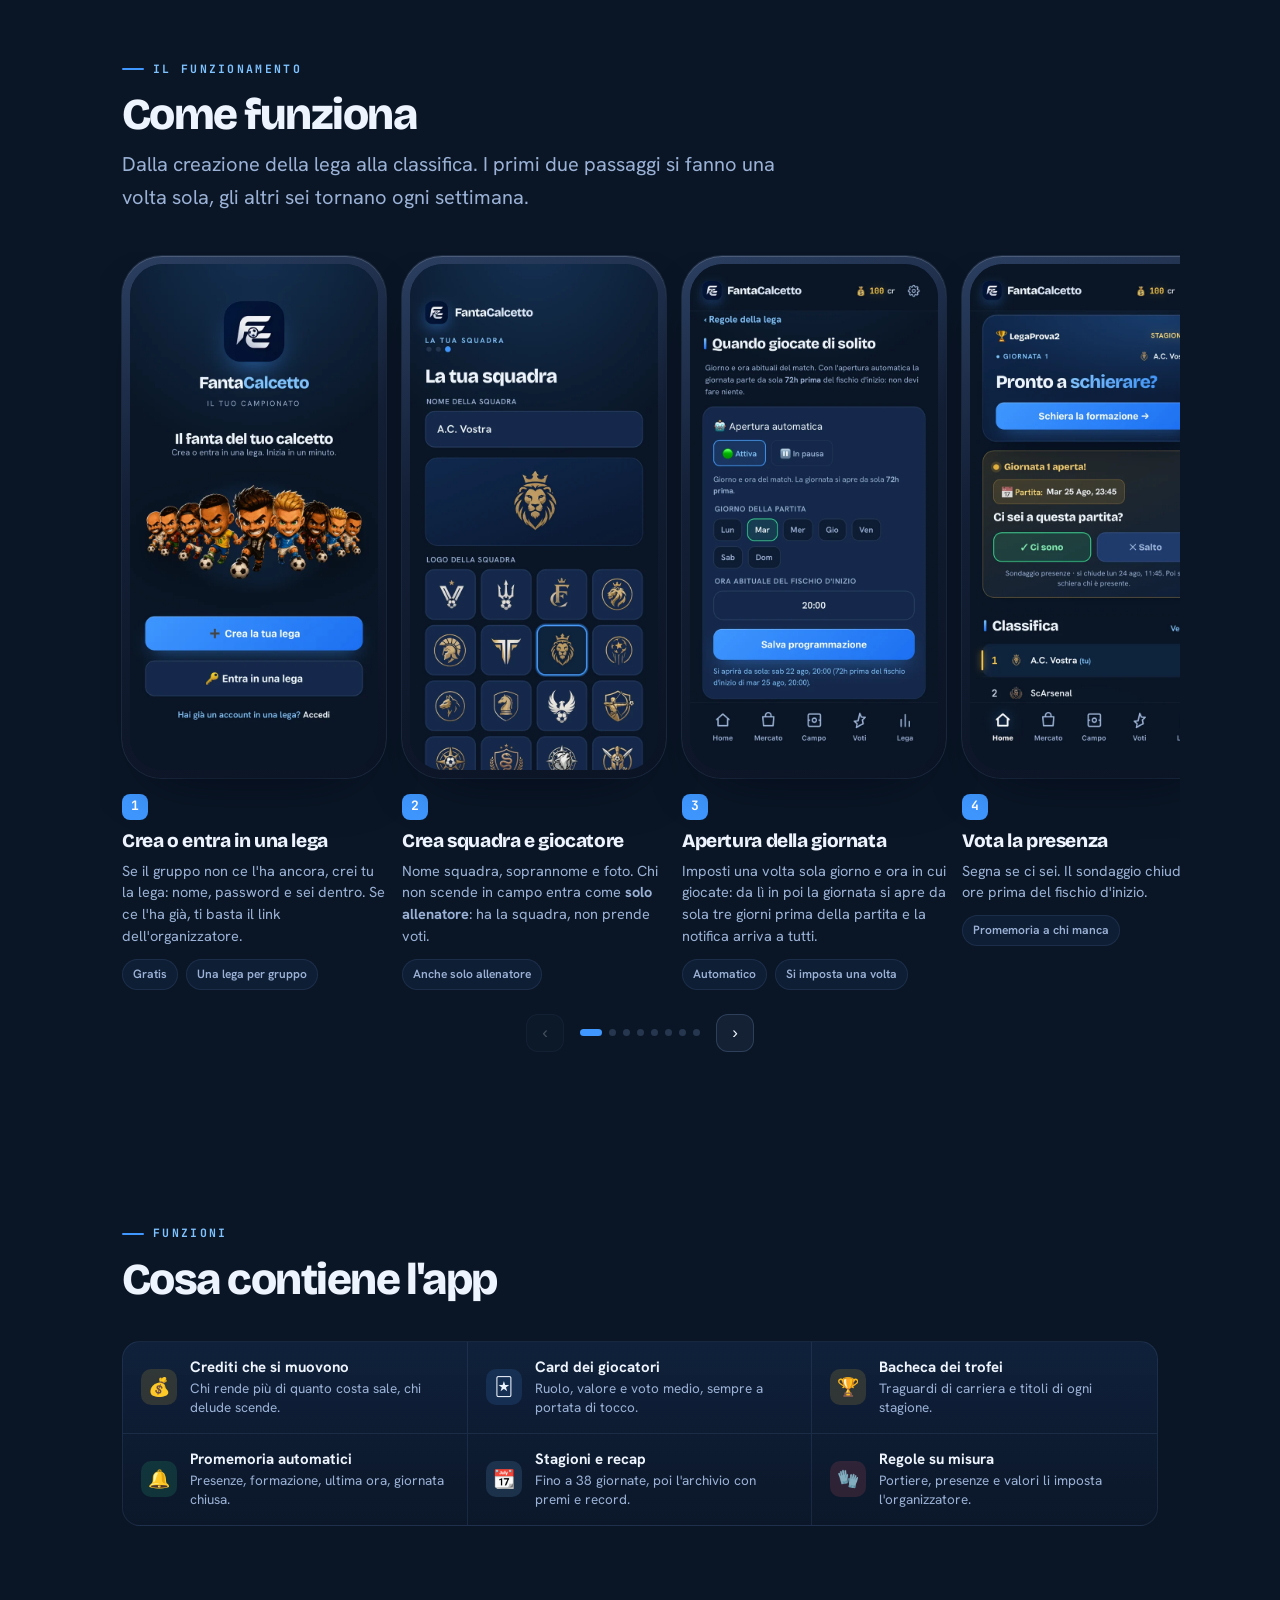
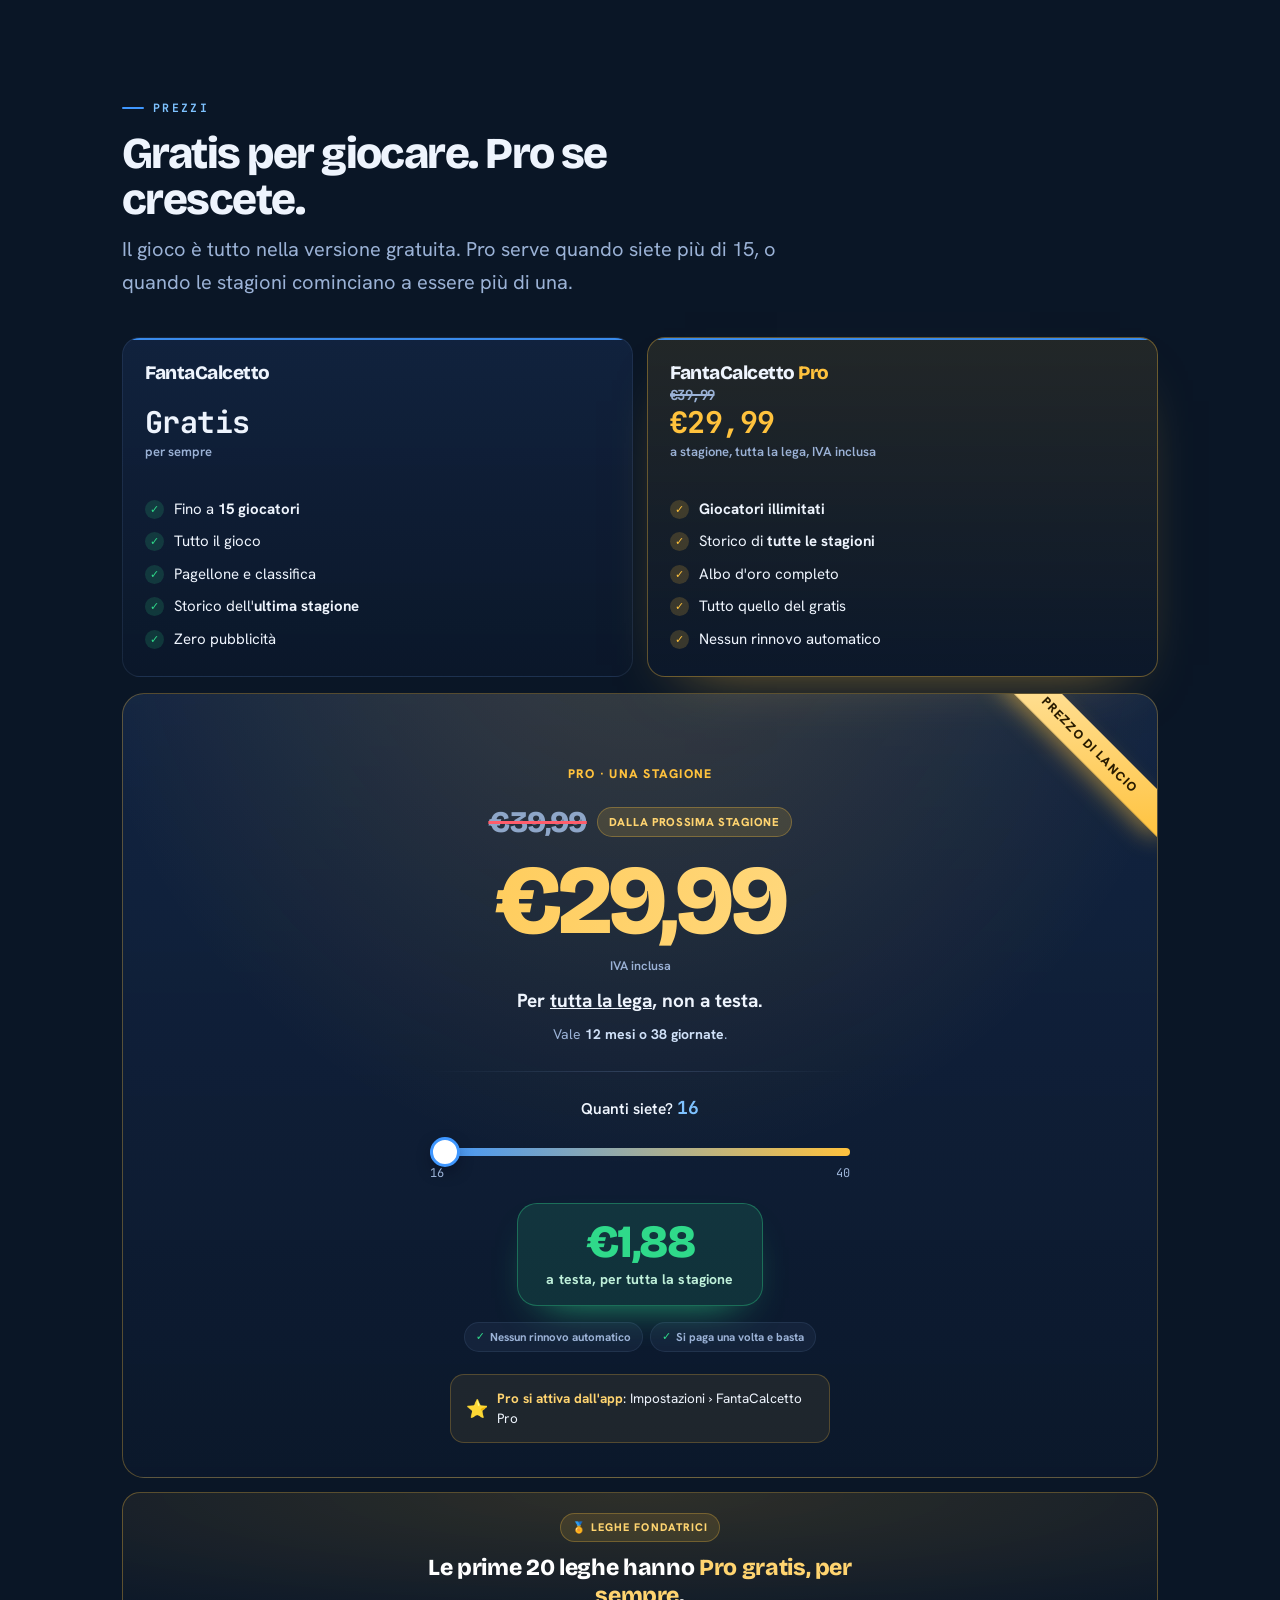
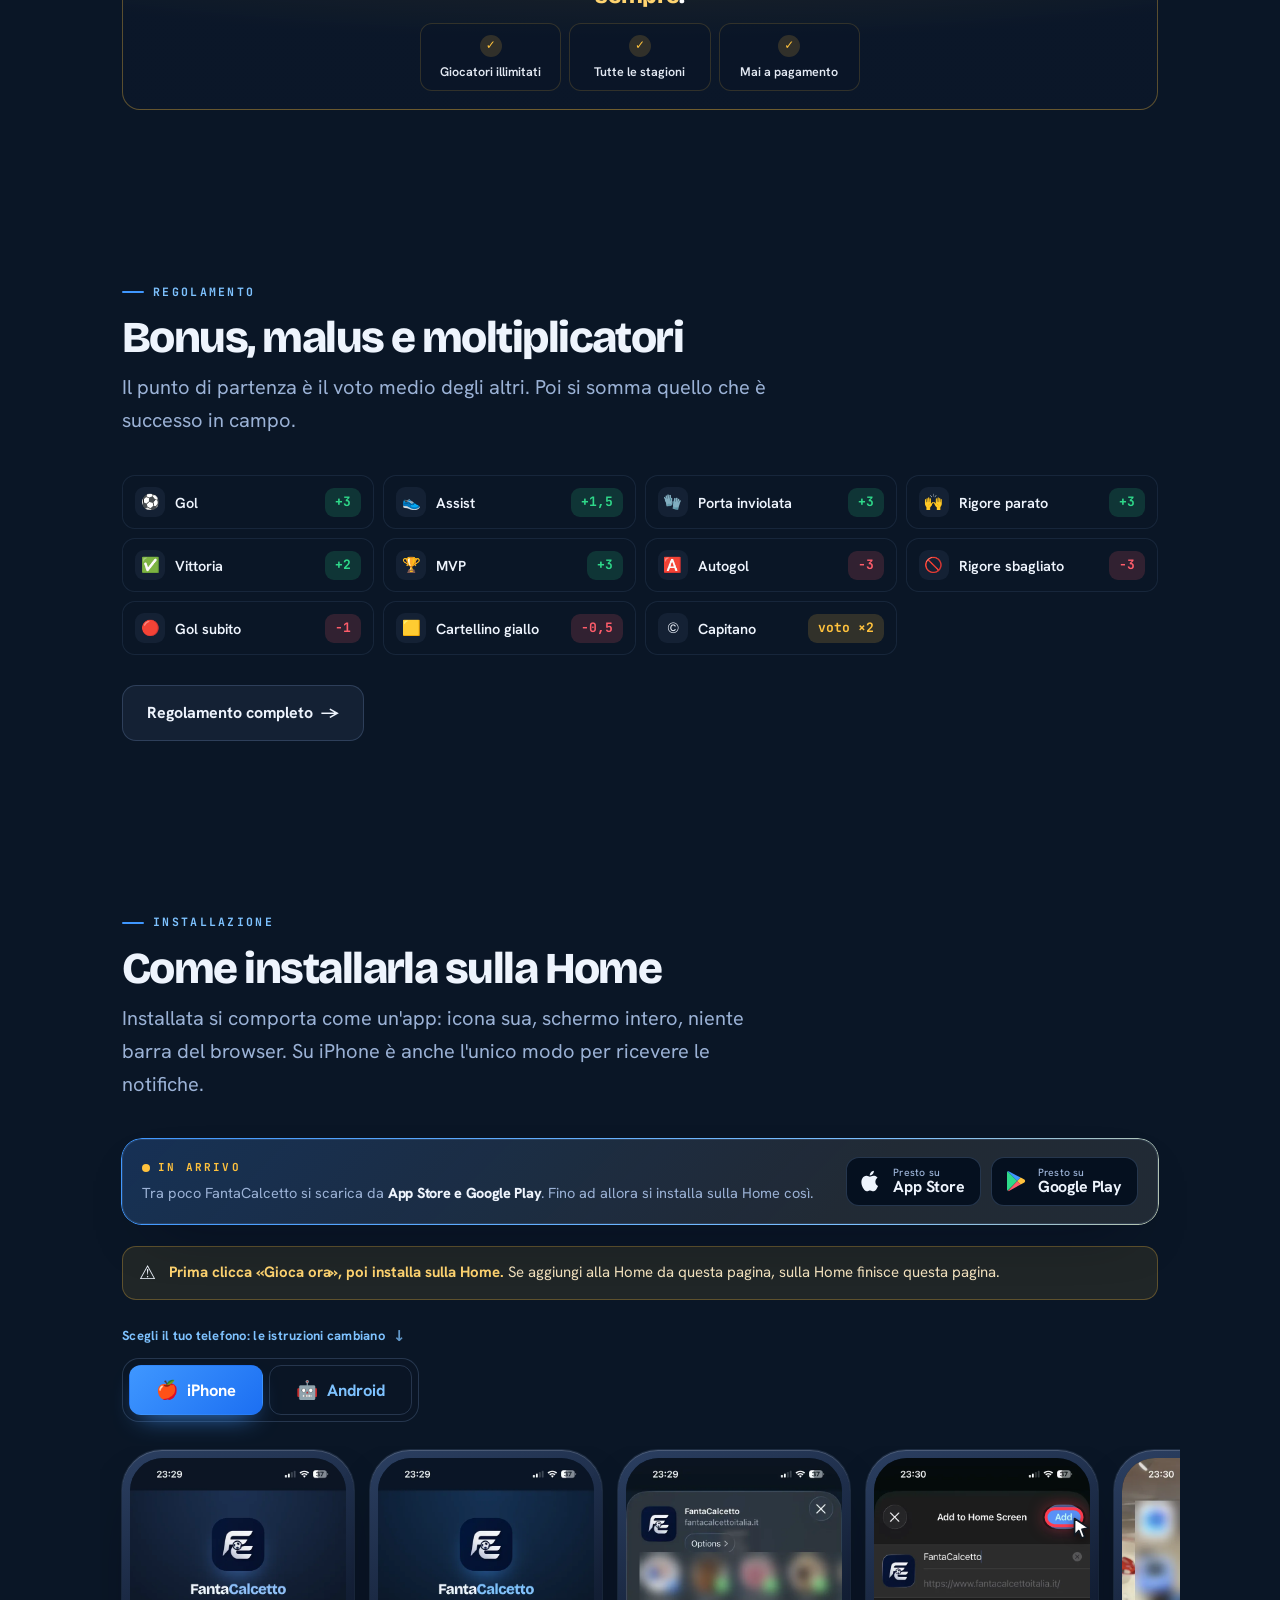
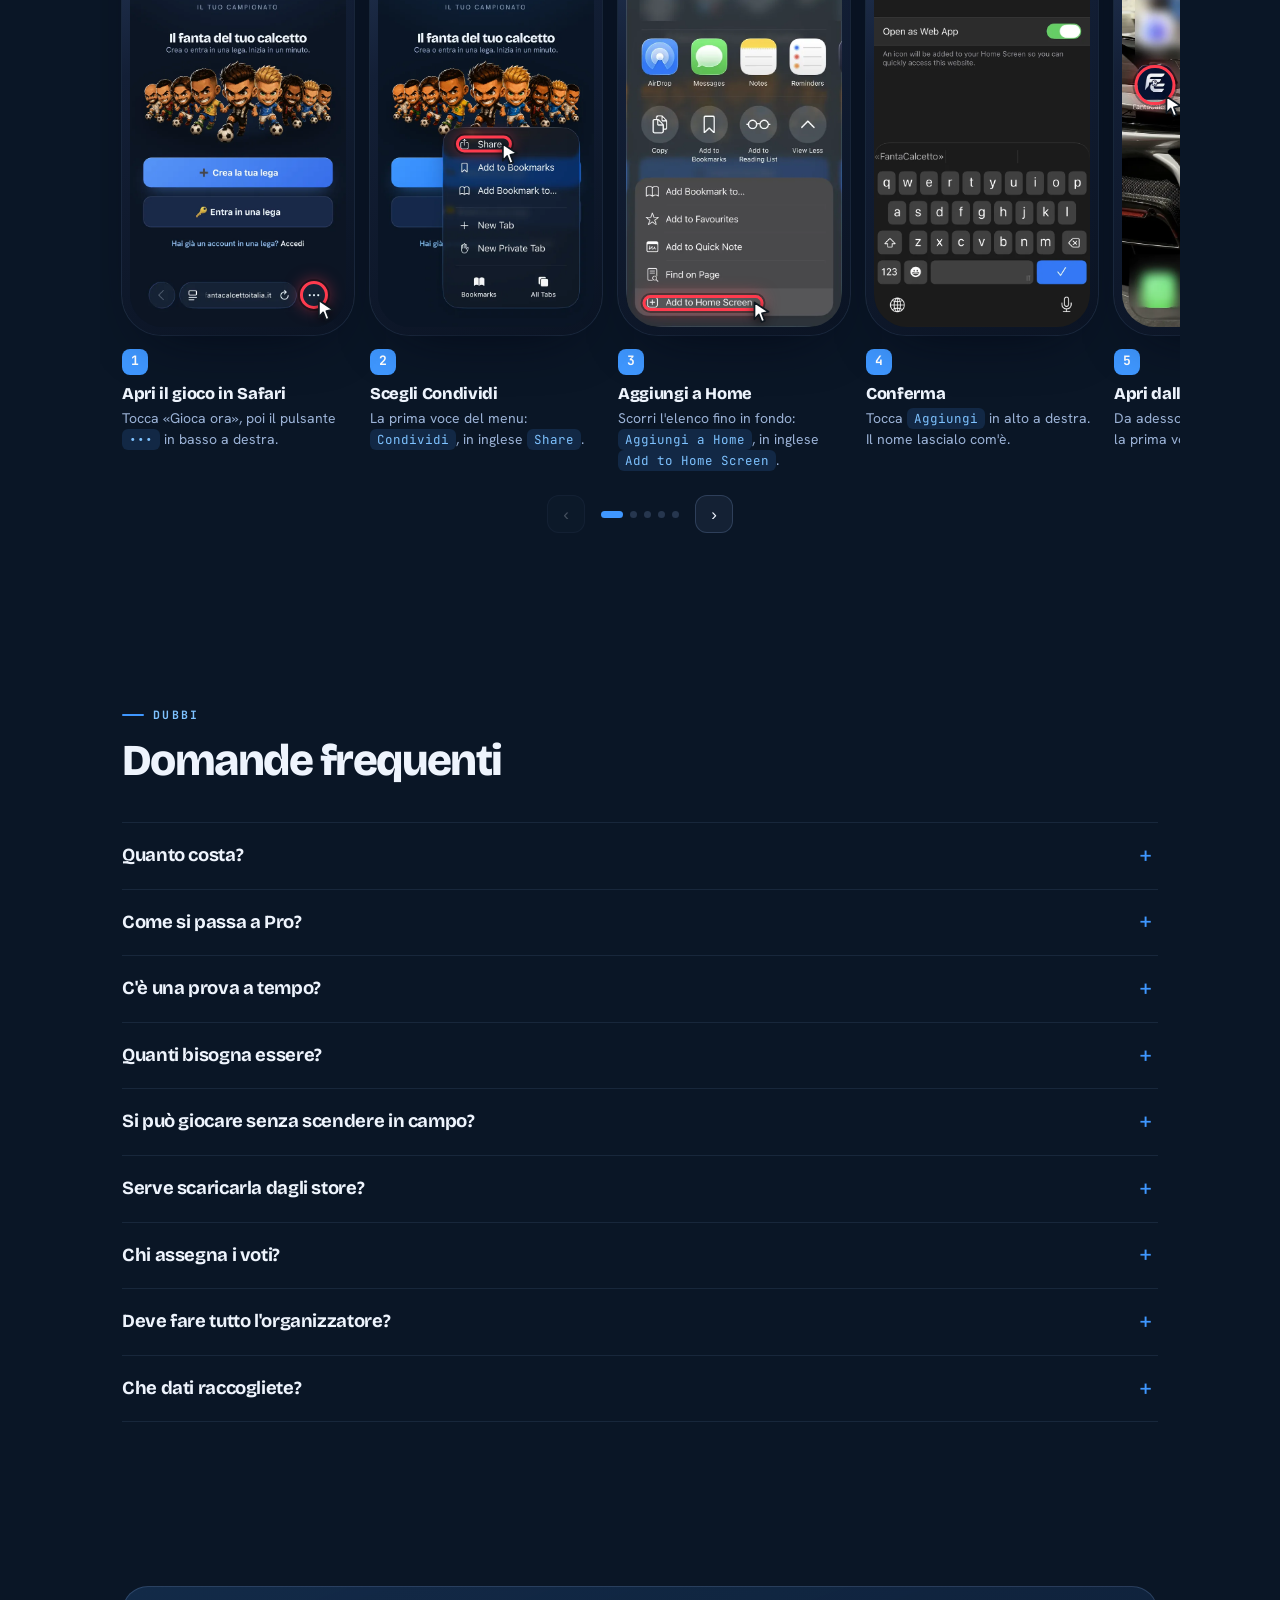
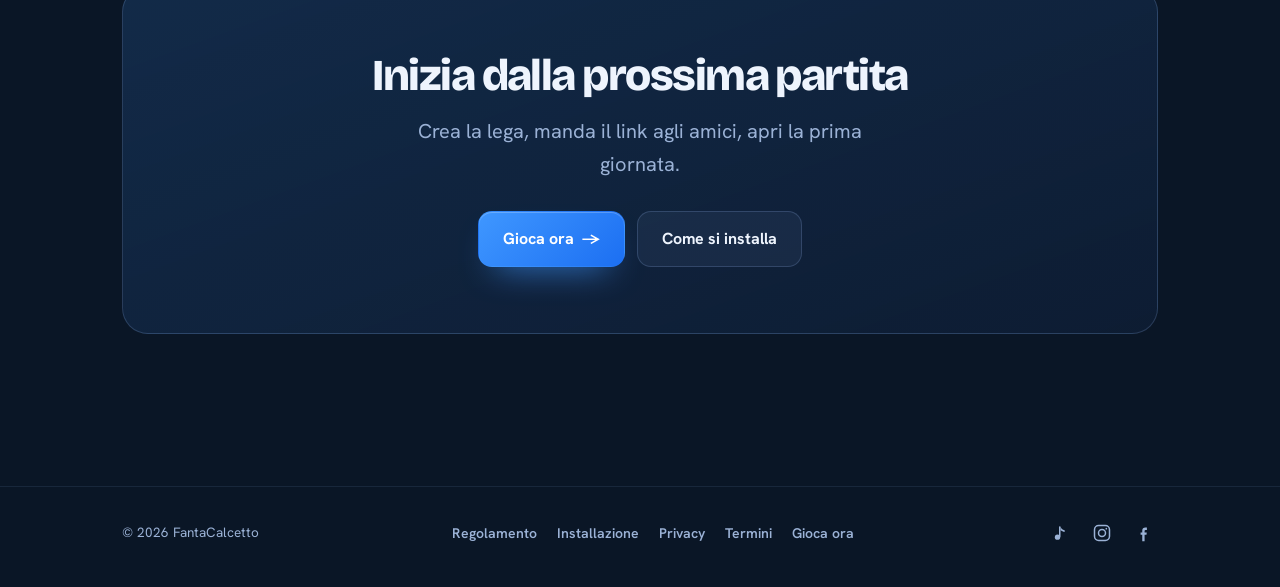
==== commit 7aae0bb7: "Add files via upload" ====
--- a/index.html
+++ b/index.html
@@ -26,6 +26,33 @@
   #preboot span i{font-style:normal;color:#dbe5f6}
   html.ready #preboot{opacity:0;visibility:hidden;transition:opacity .3s ease}
   @keyframes pbGiveUp{to{opacity:0;visibility:hidden}}
+  /* 02/11/2026 — avviso «presto sugli store» (apertura + installazione) */
+  .soon{position:relative;display:flex;align-items:center;justify-content:space-between;gap:18px 26px;flex-wrap:wrap;
+    margin:0 0 30px;padding:18px 20px;border-radius:20px;isolation:isolate;
+    background:linear-gradient(135deg,rgba(63,151,255,.16),rgba(255,194,61,.08) 70%),#0e1d34;
+    box-shadow:0 24px 60px -34px rgba(0,6,20,.95), 0 0 0 1px rgba(150,185,240,.14) inset}
+  .soon::before{content:"";position:absolute;inset:-1px;border-radius:21px;padding:1px;z-index:-1;
+    background:linear-gradient(110deg,#3f97ff,#7ec2ff 30%,#ffc23d 55%,#3f97ff 80%);background-size:250% 100%;
+    -webkit-mask:linear-gradient(#000 0 0) content-box,linear-gradient(#000 0 0);-webkit-mask-composite:xor;mask-composite:exclude;
+    animation:soonFlow 6s linear infinite}
+  .soon-tx{display:flex;flex-direction:column;gap:5px;min-width:0;flex:1 1 300px}
+  .soon-kick{font-family:'JetBrains Mono',ui-monospace,monospace;font-size:11px;font-weight:700;letter-spacing:.2em;
+    text-transform:uppercase;color:#ffc23d;display:inline-flex;align-items:center;gap:8px}
+  .soon-kick i{width:8px;height:8px;border-radius:50%;background:#ffc23d;box-shadow:0 0 0 0 rgba(255,194,61,.7);animation:soonPing 1.8s ease-out infinite}
+  .soon-tx b{font-family:'Bricolage Grotesque',system-ui,sans-serif;font-weight:800;font-size:clamp(19px,2.3vw,24px);line-height:1.2;letter-spacing:-.02em;color:#eef4fd}
+  .soon-tx b em{font-style:normal;color:#7ec2ff}
+  .soon-sub{font-size:14.5px;line-height:1.5;color:#9bb2d6}
+  .soon-stores{display:flex;gap:10px;flex-wrap:wrap}
+  .store{display:inline-flex;align-items:center;gap:10px;padding:9px 15px 9px 12px;border-radius:13px;
+    background:#05101f;color:#eef4fd;border:1px solid rgba(150,185,240,.22);text-decoration:none;white-space:nowrap}
+  .store svg{width:24px;height:24px;flex:none}
+  .store>span{display:flex;flex-direction:column;line-height:1.1;font-weight:700;font-size:16px;letter-spacing:-.01em}
+  .store small{font-size:10.5px;font-weight:500;color:#9bb2d6;letter-spacing:.02em}
+  .soon.mini{margin:0 0 22px}
+  @keyframes soonFlow{to{background-position:-250% 0}}
+  @keyframes soonPing{70%{box-shadow:0 0 0 9px rgba(255,194,61,0)}100%{box-shadow:0 0 0 0 rgba(255,194,61,0)}}
+  @media (prefers-reduced-motion:reduce){.soon::before,.soon-kick i{animation:none}}
+  @media (max-width:560px){.soon{padding:16px}.soon-stores{width:100%}.store{flex:1 1 0;justify-content:center}}
 </style>
 
 <!-- ------------------------------------------------------------------
@@ -175,7 +202,7 @@
     {"@type":"Question","name":"Quanto costa FantaCalcetto?","acceptedAnswer":{"@type":"Answer","text":"Giocare è gratis, per sempre e senza pubblicità: fino a 15 giocatori la lega ha il gioco completo, pagellone e classifica compresi. FantaCalcetto Pro costa 29,99 euro a stagione per tutta la lega, non a testa, e serve se siete più di 15 o se volete tenere le stagioni passate."}},
     {"@type":"Question","name":"Quante persone servono per giocare?","acceptedAnswer":{"@type":"Answer","text":"Da dieci in su, così le formazioni possono essere diverse tra loro. Con quindici è perfetto. La versione gratuita arriva fino a 15 giocatori; oltre serve Pro, che non ha nessun tetto. Chi è già nella lega non viene mai tolto."}},
     {"@type":"Question","name":"Si può giocare senza scendere in campo?","acceptedAnswer":{"@type":"Answer","text":"Sì. Chi non gioca a calcetto entra come solo allenatore: ha la sua squadra, schiera la formazione e sta in classifica. Non prende voti e non compare nel sondaggio delle presenze."}},
-    {"@type":"Question","name":"Bisogna scaricare l'app da App Store o Play Store?","acceptedAnswer":{"@type":"Answer","text":"No, è una PWA. È un sito che si aggiunge alla schermata Home e da lì funziona come un'app: icona sua, schermo intero e notifiche. Gli aggiornamenti arrivano da soli, senza passare dagli store."}},
+    {"@type":"Question","name":"Bisogna scaricare l'app da App Store o Play Store?","acceptedAnswer":{"@type":"Answer","text":"Sta per arrivare su App Store e Google Play. Nel frattempo si gioca come PWA: un sito che si aggiunge alla schermata Home e da lì funziona come un'app, con icona sua, schermo intero e notifiche."}},
     {"@type":"Question","name":"Chi assegna i voti ai giocatori?","acceptedAnswer":{"@type":"Answer","text":"I giocatori stessi: a fine partita ognuno vota gli altri e la media è il voto di giornata. L'organizzatore inserisce solo gol, assist, rigori, cartellini e risultato."}},
     {"@type":"Question","name":"L'organizzatore deve mandare avanti tutto a mano?","acceptedAnswer":{"@type":"Answer","text":"No. La giornata si apre da sola, i promemoria partono da soli e la giornata si chiude quando arrivano i voti. Resta solo da segnare com'è finita la partita."}},
     {"@type":"Question","name":"Che dati raccoglie FantaCalcetto?","acceptedAnswer":{"@type":"Answer","text":"Il minimo per far funzionare il gioco: email, nome, soprannome, nome squadra e presenze. Niente pubblicità e nessuna rivendita di dati."}}
@@ -195,10 +222,10 @@
     <nav class="topnav" data-nav aria-label="Sezioni">
       <a href="#anteprima">Anteprima</a>
       <a href="#come-funziona">Come funziona</a>
+      <a href="#funzioni">Funzioni</a>
+      <a href="#prezzi">Prezzi</a>
+      <a href="#punteggi">Punteggi e Regolamento</a>
       <a href="#installa">Installazione</a>
-      <a href="#prezzi">Prezzi</a>
-      <a href="#funzioni">Funzioni</a>
-      <a href="#punteggi">Punteggi e Regolamento</a>
       <a href="#domande">Domande</a>
     </nav>
     <a class="btn btn-primary btn-sm" data-app-link href="#">Gioca ora</a>
@@ -217,10 +244,10 @@
   </div>
   <a href="#anteprima">Anteprima</a>
   <a href="#come-funziona">Come funziona</a>
+  <a href="#funzioni">Funzioni</a>
+  <a href="#prezzi">Prezzi</a>
+  <a href="#punteggi">Punteggi e Regolamento</a>
   <a href="#installa">Installazione</a>
-  <a href="#prezzi">Prezzi</a>
-  <a href="#funzioni">Funzioni</a>
-  <a href="#punteggi">Punteggi e Regolamento</a>
   <a href="#domande">Domande</a>
   <a class="btn btn-primary" data-app-link href="#">Gioca ora</a>
 </aside>
@@ -245,6 +272,19 @@
      ============================================================ -->
 <section class="hero">
   <div class="wrap hero-head">
+    <!-- 02/11/2026 — avviso «presto sugli store». All'uscita: i due riquadri
+         diventano link veri (App Store / Google Play) e «In arrivo» si toglie. -->
+    <div class="soon rise" role="note" aria-label="Presto su App Store e Google Play">
+      <div class="soon-tx">
+        <span class="soon-kick"><i></i>In arrivo</span>
+        <b>FantaCalcetto sta arrivando su <em>App Store</em> e <em>Google Play</em></b>
+        <span class="soon-sub">Ci siamo quasi. Nel frattempo si gioca già da qui, nel browser o installandola sulla Home.</span>
+      </div>
+      <div class="soon-stores">
+        <span class="store"><svg viewBox="0 0 24 24" aria-hidden="true"><path fill="currentColor" d="M16.37 12.73c-.03-2.6 2.12-3.85 2.22-3.91-1.21-1.77-3.09-2.01-3.76-2.04-1.6-.16-3.12.94-3.93.94-.81 0-2.06-.92-3.39-.89-1.74.03-3.35 1.01-4.25 2.57-1.81 3.14-.46 7.79 1.3 10.34.86 1.25 1.89 2.65 3.24 2.6 1.3-.05 1.79-.84 3.36-.84 1.57 0 2.01.84 3.38.81 1.4-.02 2.29-1.27 3.14-2.53.99-1.45 1.4-2.86 1.42-2.93-.03-.01-2.72-1.04-2.73-4.12zM13.79 5.1c.72-.87 1.2-2.07 1.07-3.27-1.03.04-2.28.69-3.02 1.55-.66.77-1.24 2-1.09 3.18 1.15.09 2.32-.58 3.04-1.46z"/></svg><span><small>Presto su</small>App Store</span></span>
+        <span class="store"><svg viewBox="0 0 24 24" aria-hidden="true"><path fill="#2fd98a" d="M3.6 2.3 13.3 12l-9.7 9.7c-.35-.2-.6-.6-.6-1.1V3.4c0-.5.25-.9.6-1.1z"/><path fill="#3f97ff" d="m16.7 8.6-3.4 3.4-9.7-9.7c.3-.17.7-.18 1.05.02z"/><path fill="#ff5d6b" d="m16.7 15.4-11.75 6.7c-.35.2-.75.2-1.05.02L13.3 12z"/><path fill="#ffc23d" d="m20.4 10.5-3.7-1.9-3.4 3.4 3.4 3.4 3.7-1.9c1-.6 1-2.4 0-3z"/></svg><span><small>Presto su</small>Google Play</span></span>
+      </div>
+    </div>
     <span class="eyebrow">Il fantacalcio del calcetto</span>
     <h1>Per chi gioca a <em>calcetto</em>.<br>Ora c'è <em>il fanta</em>.</h1>
     <p class="lead">Crea una lega, schiera cinque amici, scendi in campo con loro, vota a fine partita. A punti, crediti e classifica pensa l'app.</p>
@@ -426,133 +466,21 @@
 
 
 <!-- ============================================================
-     INSTALLAZIONE — linguette iPhone/Android, passi in carosello.
-     Il cerchio rosso (.hot) indica cosa toccare: posizione e
-     misura in percentuale sullo screenshot, vedi sito.css.
+     FUNZIONI
      ============================================================ -->
-<section id="installa">
+<section id="funzioni">
   <div class="wrap">
     <div class="sec-head rise">
-      <span class="eyebrow">Installazione</span>
-      <h2>Come installarla sulla Home</h2>
-      <p class="lead">Installata si comporta come un'app: icona sua, schermo intero, niente barra del browser. Su iPhone è anche l'unico modo per ricevere le notifiche.</p>
-    </div>
-
-    <div class="warn rise">
-      <span class="ic">⚠️</span>
-      <p><b>Prima clicca «Gioca ora», poi installa sulla Home.</b> Se aggiungi alla Home da questa pagina, sulla Home finisce questa pagina.</p>
-    </div>
-
-    <p class="tabs-lab rise">Scegli il tuo telefono: le istruzioni cambiano</p>
-    <div class="tabs rise" role="tablist">
-      <button role="tab" id="tab-ios" aria-controls="p-ios" aria-selected="true" onclick="setTab('ios')"><span class="ic">🍎</span>iPhone</button>
-      <button role="tab" id="tab-and" aria-controls="p-and" aria-selected="false" onclick="setTab('and')"><span class="ic">🤖</span>Android</button>
-    </div>
-
-    <div class="panel" id="p-ios" role="tabpanel" aria-labelledby="tab-ios">
-      <div class="crsl" data-crsl>
-        <div class="crsl-track">
-
-          <div class="crsl-item istep">
-            <div class="phone" style="--ar:640/1387"><div class="phone-screen">
-              <img src="sito/ios-1.webp" alt="Il gioco aperto in Safari, con il pulsante del menu in basso a destra" loading="lazy" width="640" height="1387" onerror="this.classList.add('missing')">
-              <span class="hot" style="--x:85%;--y:93.2%;--w:13%;--h:6%"></span>
-            </div></div>
-            <div class="n">1</div>
-            <h3>Apri il gioco in Safari</h3>
-            <p>Tocca «Gioca ora», poi il pulsante <code>•••</code> in basso a destra.</p>
-          </div>
-
-          <div class="crsl-item istep">
-            <div class="phone" style="--ar:640/1387"><div class="phone-screen">
-              <img src="sito/ios-2.webp" alt="Il menu di Safari con la voce Condividi" loading="lazy" width="640" height="1387" onerror="this.classList.add('missing')">
-              <span class="hot" style="--x:49%;--y:61%;--w:26%;--h:3.6%"></span>
-            </div></div>
-            <div class="n">2</div>
-            <h3>Scegli Condividi</h3>
-            <p>La prima voce del menu: <code>Condividi</code>, in inglese <code>Share</code>.</p>
-          </div>
-
-          <div class="crsl-item istep">
-            <div class="phone" style="--ar:640/1387"><div class="phone-screen">
-              <img src="sito/ios-3.webp" alt="Il pannello Condividi di iOS con la voce Aggiungi a Home" loading="lazy" width="640" height="1387" onerror="this.classList.add('missing')">
-              <span class="hot" style="--x:35.5%;--y:95%;--w:56%;--h:3.4%"></span>
-            </div></div>
-            <div class="n">3</div>
-            <h3>Aggiungi a Home</h3>
-            <p>Scorri l'elenco fino in fondo: <code>Aggiungi a Home</code>, in inglese <code>Add to Home Screen</code>.</p>
-          </div>
-
-          <div class="crsl-item istep">
-            <div class="phone" style="--ar:640/1387"><div class="phone-screen">
-              <img src="sito/ios-4.webp" alt="La conferma con il nome dell'app e il pulsante Aggiungi" loading="lazy" width="640" height="1387" onerror="this.classList.add('missing')">
-              <span class="hot" style="--x:87.8%;--y:12.5%;--w:18%;--h:4.2%"></span>
-            </div></div>
-            <div class="n">4</div>
-            <h3>Conferma</h3>
-            <p>Tocca <code>Aggiungi</code> in alto a destra. Il nome lascialo com'è.</p>
-          </div>
-
-          <div class="crsl-item istep">
-            <div class="phone" style="--ar:640/1387"><div class="phone-screen">
-              <img src="sito/ios-5.webp" alt="L'icona di FantaCalcetto sulla schermata Home dell'iPhone" loading="lazy" width="640" height="1387" onerror="this.classList.add('missing')">
-              <span class="hot" style="--x:15.3%;--y:48.5%;--w:19%;--h:8.5%"></span>
-            </div></div>
-            <div class="n">5</div>
-            <h3>Apri dall'icona</h3>
-            <p>Da adesso entra sempre da qui, e la prima volta accetta le notifiche.</p>
-          </div>
-
-        </div>
-      </div>
-    </div>
-
-    <div class="panel" id="p-and" role="tabpanel" aria-labelledby="tab-and" hidden>
-      <div class="crsl" data-crsl>
-        <div class="crsl-track">
-
-          <div class="crsl-item istep">
-            <div class="phone and" style="--ar:640/1387"><div class="phone-screen">
-              <img src="sito/and-1.webp" alt="Il gioco aperto in Chrome, con il menu in alto a destra" loading="lazy" width="640" height="1387" onerror="this.classList.add('missing')">
-              <span class="hot" style="--x:90%;--y:7.4%;--w:10%;--h:4.4%"></span>
-            </div></div>
-            <div class="n">1</div>
-            <h3>Apri il gioco in Chrome</h3>
-            <p>Tocca «Gioca ora», poi il menu <code>⋮</code> in alto a destra.</p>
-          </div>
-
-          <div class="crsl-item istep">
-            <div class="phone and" style="--ar:640/1387"><div class="phone-screen">
-              <img src="sito/and-2.webp" alt="Il menu di Chrome con la voce per installare l'app" loading="lazy" width="640" height="1387" onerror="this.classList.add('missing')">
-              <span class="hot" style="--x:56.5%;--y:56.8%;--w:54%;--h:4%"></span>
-            </div></div>
-            <div class="n">2</div>
-            <h3>Installa app</h3>
-            <p>Su alcuni telefoni la voce si chiama <code>Installa e crea scorciatoia</code>.</p>
-          </div>
-
-          <div class="crsl-item istep">
-            <div class="phone and" style="--ar:640/1387"><div class="phone-screen">
-              <img src="sito/and-3.webp" alt="La finestra di conferma Installa app" loading="lazy" width="640" height="1387" onerror="this.classList.add('missing')">
-              <span class="hot" style="--x:81.9%;--y:60.3%;--w:17%;--h:3.4%"></span>
-            </div></div>
-            <div class="n">3</div>
-            <h3>Conferma</h3>
-            <p>Tocca <code>Installa</code>. Spesso Chrome lo propone anche da solo.</p>
-          </div>
-
-          <div class="crsl-item istep">
-            <div class="phone and" style="--ar:640/1387"><div class="phone-screen">
-              <img src="sito/and-4.webp" alt="L'icona di FantaCalcetto sulla schermata Home di Android" loading="lazy" width="640" height="1387" onerror="this.classList.add('missing')">
-              <span class="hot" style="--x:15.2%;--y:73.4%;--w:19%;--h:9%"></span>
-            </div></div>
-            <div class="n">4</div>
-            <h3>Apri dall'icona</h3>
-            <p>La trovi tra le app. Aprila da lì e accetta le notifiche.</p>
-          </div>
-
-        </div>
-      </div>
+      <span class="eyebrow">Funzioni</span>
+      <h2>Cosa contiene l'app</h2>
+    </div>
+    <div class="feat rise">
+      <div class="fi" style="--chip:rgba(255,194,61,.14)"><span class="ic">💰</span><div class="tx"><b>Crediti che si muovono</b><span>Chi rende più di quanto costa sale, chi delude scende.</span></div></div>
+      <div class="fi" style="--chip:rgba(63,151,255,.14)"><span class="ic">🃏</span><div class="tx"><b>Card dei giocatori</b><span>Ruolo, valore e voto medio, sempre a portata di tocco.</span></div></div>
+      <div class="fi" style="--chip:rgba(255,194,61,.14)"><span class="ic">🏆</span><div class="tx"><b>Bacheca dei trofei</b><span>Traguardi di carriera e titoli di ogni stagione.</span></div></div>
+      <div class="fi" style="--chip:rgba(47,217,138,.14)"><span class="ic">🔔</span><div class="tx"><b>Promemoria automatici</b><span>Presenze, formazione, ultima ora, giornata chiusa.</span></div></div>
+      <div class="fi" style="--chip:rgba(126,194,255,.14)"><span class="ic">📆</span><div class="tx"><b>Stagioni e recap</b><span>Fino a 38 giornate, poi l'archivio con premi e record.</span></div></div>
+      <div class="fi" style="--chip:rgba(255,93,107,.14)"><span class="ic">🧤</span><div class="tx"><b>Regole su misura</b><span>Portiere, presenze e valori li imposta l'organizzatore.</span></div></div>
     </div>
   </div>
 </section>
@@ -631,26 +559,6 @@
 </section>
 
 <!-- ============================================================
-     FUNZIONI
-     ============================================================ -->
-<section id="funzioni">
-  <div class="wrap">
-    <div class="sec-head rise">
-      <span class="eyebrow">Funzioni</span>
-      <h2>Cosa contiene l'app</h2>
-    </div>
-    <div class="feat rise">
-      <div class="fi" style="--chip:rgba(255,194,61,.14)"><span class="ic">💰</span><div class="tx"><b>Crediti che si muovono</b><span>Chi rende più di quanto costa sale, chi delude scende.</span></div></div>
-      <div class="fi" style="--chip:rgba(63,151,255,.14)"><span class="ic">🃏</span><div class="tx"><b>Card dei giocatori</b><span>Ruolo, valore e voto medio, sempre a portata di tocco.</span></div></div>
-      <div class="fi" style="--chip:rgba(255,194,61,.14)"><span class="ic">🏆</span><div class="tx"><b>Bacheca dei trofei</b><span>Traguardi di carriera e titoli di ogni stagione.</span></div></div>
-      <div class="fi" style="--chip:rgba(47,217,138,.14)"><span class="ic">🔔</span><div class="tx"><b>Promemoria automatici</b><span>Presenze, formazione, ultima ora, giornata chiusa.</span></div></div>
-      <div class="fi" style="--chip:rgba(126,194,255,.14)"><span class="ic">📆</span><div class="tx"><b>Stagioni e recap</b><span>Fino a 38 giornate, poi l'archivio con premi e record.</span></div></div>
-      <div class="fi" style="--chip:rgba(255,93,107,.14)"><span class="ic">🧤</span><div class="tx"><b>Regole su misura</b><span>Portiere, presenze e valori li imposta l'organizzatore.</span></div></div>
-    </div>
-  </div>
-</section>
-
-<!-- ============================================================
      PUNTEGGI — la tabellina, il resto sta nel regolamento
      ============================================================ -->
 <section id="punteggi">
@@ -680,6 +588,149 @@
 </section>
 
 <!-- ============================================================
+     INSTALLAZIONE — linguette iPhone/Android, passi in carosello.
+     Il cerchio rosso (.hot) indica cosa toccare: posizione e
+     misura in percentuale sullo screenshot, vedi sito.css.
+     ============================================================ -->
+<section id="installa">
+  <div class="wrap">
+    <div class="sec-head rise">
+      <span class="eyebrow">Installazione</span>
+      <h2>Come installarla sulla Home</h2>
+      <p class="lead">Installata si comporta come un'app: icona sua, schermo intero, niente barra del browser. Su iPhone è anche l'unico modo per ricevere le notifiche.</p>
+    </div>
+
+    <div class="soon mini rise" role="note">
+      <div class="soon-tx">
+        <span class="soon-kick"><i></i>In arrivo</span>
+        <span class="soon-sub">Tra poco FantaCalcetto si scarica da <b style="font-size:inherit;font-family:inherit;color:#eef4fd">App Store e Google Play</b>. Fino ad allora si installa sulla Home così.</span>
+      </div>
+      <div class="soon-stores">
+        <span class="store"><svg viewBox="0 0 24 24" aria-hidden="true"><path fill="currentColor" d="M16.37 12.73c-.03-2.6 2.12-3.85 2.22-3.91-1.21-1.77-3.09-2.01-3.76-2.04-1.6-.16-3.12.94-3.93.94-.81 0-2.06-.92-3.39-.89-1.74.03-3.35 1.01-4.25 2.57-1.81 3.14-.46 7.79 1.3 10.34.86 1.25 1.89 2.65 3.24 2.6 1.3-.05 1.79-.84 3.36-.84 1.57 0 2.01.84 3.38.81 1.4-.02 2.29-1.27 3.14-2.53.99-1.45 1.4-2.86 1.42-2.93-.03-.01-2.72-1.04-2.73-4.12zM13.79 5.1c.72-.87 1.2-2.07 1.07-3.27-1.03.04-2.28.69-3.02 1.55-.66.77-1.24 2-1.09 3.18 1.15.09 2.32-.58 3.04-1.46z"/></svg><span><small>Presto su</small>App Store</span></span>
+        <span class="store"><svg viewBox="0 0 24 24" aria-hidden="true"><path fill="#2fd98a" d="M3.6 2.3 13.3 12l-9.7 9.7c-.35-.2-.6-.6-.6-1.1V3.4c0-.5.25-.9.6-1.1z"/><path fill="#3f97ff" d="m16.7 8.6-3.4 3.4-9.7-9.7c.3-.17.7-.18 1.05.02z"/><path fill="#ff5d6b" d="m16.7 15.4-11.75 6.7c-.35.2-.75.2-1.05.02L13.3 12z"/><path fill="#ffc23d" d="m20.4 10.5-3.7-1.9-3.4 3.4 3.4 3.4 3.7-1.9c1-.6 1-2.4 0-3z"/></svg><span><small>Presto su</small>Google Play</span></span>
+      </div>
+    </div>
+
+    <div class="warn rise">
+      <span class="ic">⚠️</span>
+      <p><b>Prima clicca «Gioca ora», poi installa sulla Home.</b> Se aggiungi alla Home da questa pagina, sulla Home finisce questa pagina.</p>
+    </div>
+
+    <p class="tabs-lab rise">Scegli il tuo telefono: le istruzioni cambiano</p>
+    <div class="tabs rise" role="tablist">
+      <button role="tab" id="tab-ios" aria-controls="p-ios" aria-selected="true" onclick="setTab('ios')"><span class="ic">🍎</span>iPhone</button>
+      <button role="tab" id="tab-and" aria-controls="p-and" aria-selected="false" onclick="setTab('and')"><span class="ic">🤖</span>Android</button>
+    </div>
+
+    <div class="panel" id="p-ios" role="tabpanel" aria-labelledby="tab-ios">
+      <div class="crsl" data-crsl>
+        <div class="crsl-track">
+
+          <div class="crsl-item istep">
+            <div class="phone" style="--ar:640/1387"><div class="phone-screen">
+              <img src="sito/ios-1.webp" alt="Il gioco aperto in Safari, con il pulsante del menu in basso a destra" loading="lazy" width="640" height="1387" onerror="this.classList.add('missing')">
+              <span class="hot" style="--x:85%;--y:93.2%;--w:13%;--h:6%"></span>
+            </div></div>
+            <div class="n">1</div>
+            <h3>Apri il gioco in Safari</h3>
+            <p>Tocca «Gioca ora», poi il pulsante <code>•••</code> in basso a destra.</p>
+          </div>
+
+          <div class="crsl-item istep">
+            <div class="phone" style="--ar:640/1387"><div class="phone-screen">
+              <img src="sito/ios-2.webp" alt="Il menu di Safari con la voce Condividi" loading="lazy" width="640" height="1387" onerror="this.classList.add('missing')">
+              <span class="hot" style="--x:49%;--y:61%;--w:26%;--h:3.6%"></span>
+            </div></div>
+            <div class="n">2</div>
+            <h3>Scegli Condividi</h3>
+            <p>La prima voce del menu: <code>Condividi</code>, in inglese <code>Share</code>.</p>
+          </div>
+
+          <div class="crsl-item istep">
+            <div class="phone" style="--ar:640/1387"><div class="phone-screen">
+              <img src="sito/ios-3.webp" alt="Il pannello Condividi di iOS con la voce Aggiungi a Home" loading="lazy" width="640" height="1387" onerror="this.classList.add('missing')">
+              <span class="hot" style="--x:35.5%;--y:95%;--w:56%;--h:3.4%"></span>
+            </div></div>
+            <div class="n">3</div>
+            <h3>Aggiungi a Home</h3>
+            <p>Scorri l'elenco fino in fondo: <code>Aggiungi a Home</code>, in inglese <code>Add to Home Screen</code>.</p>
+          </div>
+
+          <div class="crsl-item istep">
+            <div class="phone" style="--ar:640/1387"><div class="phone-screen">
+              <img src="sito/ios-4.webp" alt="La conferma con il nome dell'app e il pulsante Aggiungi" loading="lazy" width="640" height="1387" onerror="this.classList.add('missing')">
+              <span class="hot" style="--x:87.8%;--y:12.5%;--w:18%;--h:4.2%"></span>
+            </div></div>
+            <div class="n">4</div>
+            <h3>Conferma</h3>
+            <p>Tocca <code>Aggiungi</code> in alto a destra. Il nome lascialo com'è.</p>
+          </div>
+
+          <div class="crsl-item istep">
+            <div class="phone" style="--ar:640/1387"><div class="phone-screen">
+              <img src="sito/ios-5.webp" alt="L'icona di FantaCalcetto sulla schermata Home dell'iPhone" loading="lazy" width="640" height="1387" onerror="this.classList.add('missing')">
+              <span class="hot" style="--x:15.3%;--y:48.5%;--w:19%;--h:8.5%"></span>
+            </div></div>
+            <div class="n">5</div>
+            <h3>Apri dall'icona</h3>
+            <p>Da adesso entra sempre da qui, e la prima volta accetta le notifiche.</p>
+          </div>
+
+        </div>
+      </div>
+    </div>
+
+    <div class="panel" id="p-and" role="tabpanel" aria-labelledby="tab-and" hidden>
+      <div class="crsl" data-crsl>
+        <div class="crsl-track">
+
+          <div class="crsl-item istep">
+            <div class="phone and" style="--ar:640/1387"><div class="phone-screen">
+              <img src="sito/and-1.webp" alt="Il gioco aperto in Chrome, con il menu in alto a destra" loading="lazy" width="640" height="1387" onerror="this.classList.add('missing')">
+              <span class="hot" style="--x:90%;--y:7.4%;--w:10%;--h:4.4%"></span>
+            </div></div>
+            <div class="n">1</div>
+            <h3>Apri il gioco in Chrome</h3>
+            <p>Tocca «Gioca ora», poi il menu <code>⋮</code> in alto a destra.</p>
+          </div>
+
+          <div class="crsl-item istep">
+            <div class="phone and" style="--ar:640/1387"><div class="phone-screen">
+              <img src="sito/and-2.webp" alt="Il menu di Chrome con la voce per installare l'app" loading="lazy" width="640" height="1387" onerror="this.classList.add('missing')">
+              <span class="hot" style="--x:56.5%;--y:56.8%;--w:54%;--h:4%"></span>
+            </div></div>
+            <div class="n">2</div>
+            <h3>Installa app</h3>
+            <p>Su alcuni telefoni la voce si chiama <code>Installa e crea scorciatoia</code>.</p>
+          </div>
+
+          <div class="crsl-item istep">
+            <div class="phone and" style="--ar:640/1387"><div class="phone-screen">
+              <img src="sito/and-3.webp" alt="La finestra di conferma Installa app" loading="lazy" width="640" height="1387" onerror="this.classList.add('missing')">
+              <span class="hot" style="--x:81.9%;--y:60.3%;--w:17%;--h:3.4%"></span>
+            </div></div>
+            <div class="n">3</div>
+            <h3>Conferma</h3>
+            <p>Tocca <code>Installa</code>. Spesso Chrome lo propone anche da solo.</p>
+          </div>
+
+          <div class="crsl-item istep">
+            <div class="phone and" style="--ar:640/1387"><div class="phone-screen">
+              <img src="sito/and-4.webp" alt="L'icona di FantaCalcetto sulla schermata Home di Android" loading="lazy" width="640" height="1387" onerror="this.classList.add('missing')">
+              <span class="hot" style="--x:15.2%;--y:73.4%;--w:19%;--h:9%"></span>
+            </div></div>
+            <div class="n">4</div>
+            <h3>Apri dall'icona</h3>
+            <p>La trovi tra le app. Aprila da lì e accetta le notifiche.</p>
+          </div>
+
+        </div>
+      </div>
+    </div>
+  </div>
+</section>
+
+<!-- ============================================================
      DOMANDE FREQUENTI
      ============================================================ -->
 <section id="domande">
@@ -694,7 +745,7 @@
       <details><summary>C'è una prova a tempo?</summary><div class="a"><p><b>No, e non serve.</b> La versione gratuita non è una prova: è il gioco completo, senza scadenza e senza carta di credito. Pro si prende solo quando serve davvero, cioè quando superate i 15 giocatori o quando volete rivedere le stagioni passate.</p></div></details>
       <details><summary>Quanti bisogna essere?</summary><div class="a"><p><b>Da dieci in su</b>, così le formazioni possono essere diverse tra loro. Con quindici è perfetto. La versione gratuita arriva <b>fino a 15 giocatori</b>; oltre serve Pro, e lì non c'è nessun tetto. Chi è già dentro <b>non viene mai tolto</b>.</p></div></details>
       <details><summary>Si può giocare senza scendere in campo?</summary><div class="a"><p><b>Sì.</b> Chi non gioca a calcetto — un amico, la fidanzata, chi è infortunato a lungo — entra come <b>solo allenatore</b>: ha la sua squadra, schiera la formazione e sta in classifica come tutti. Non prende voti, perché non gioca, e non compare nel sondaggio delle presenze. Se possa votare i giocatori lo decide l'organizzatore.</p></div></details>
-      <details><summary>Serve scaricarla dagli store?</summary><div class="a"><p><b>No, è una PWA.</b> È un sito che si aggiunge alla schermata Home e da lì funziona come un'app: <b>icona sua, schermo intero, notifiche</b>. Gli aggiornamenti arrivano da soli, senza passare da App Store o Play Store.</p></div></details>
+      <details><summary>Serve scaricarla dagli store?</summary><div class="a"><p><b>Sta per arrivare su App Store e Google Play.</b> Nel frattempo si gioca come PWA: un sito che si aggiunge alla schermata Home e da lì funziona come un'app, con <b>icona sua, schermo intero e notifiche</b>. <a href="#installa">Come installarla</a>.</p></div></details>
       <details><summary>Chi assegna i voti?</summary><div class="a"><p><b>I giocatori.</b> A fine partita ognuno vota gli altri e <b>la media è il voto di giornata</b>. L'organizzatore inserisce solo i fatti: gol, assist, rigori, cartellini, risultato.</p></div></details>
       <details><summary>Deve fare tutto l'organizzatore?</summary><div class="a"><p><b>No</b>, ed è la cosa a cui teniamo di più. La giornata <b>si apre da sola</b>, i promemoria partono da soli, la giornata <b>si chiude quando arrivano i voti</b>. All'organizzatore resta solo da segnare com'è finita la partita.</p></div></details>
       <details><summary>Che dati raccogliete?</summary><div class="a"><p><b>Il minimo per far funzionare il gioco</b>: email, nome, soprannome, nome squadra e presenze. Le password le custodisce il servizio di accesso, <b>non le vediamo mai</b>. <b>Niente pubblicità, nessuna rivendita di dati.</b></p></div></details>
@@ -916,7 +967,7 @@
    ------------------------------------------------------------ */
 (function(){
   var navs = Array.prototype.slice.call(document.querySelectorAll('[data-nav]'));
-  var ids  = ['anteprima','come-funziona','funzioni','installa','punteggi','domande'];
+  var ids  = ['anteprima','come-funziona','funzioni','prezzi','punteggi','installa','domande'];
   var secs = ids.map(function(id){ return document.getElementById(id); });
   var cur = -1;
   function spy(){
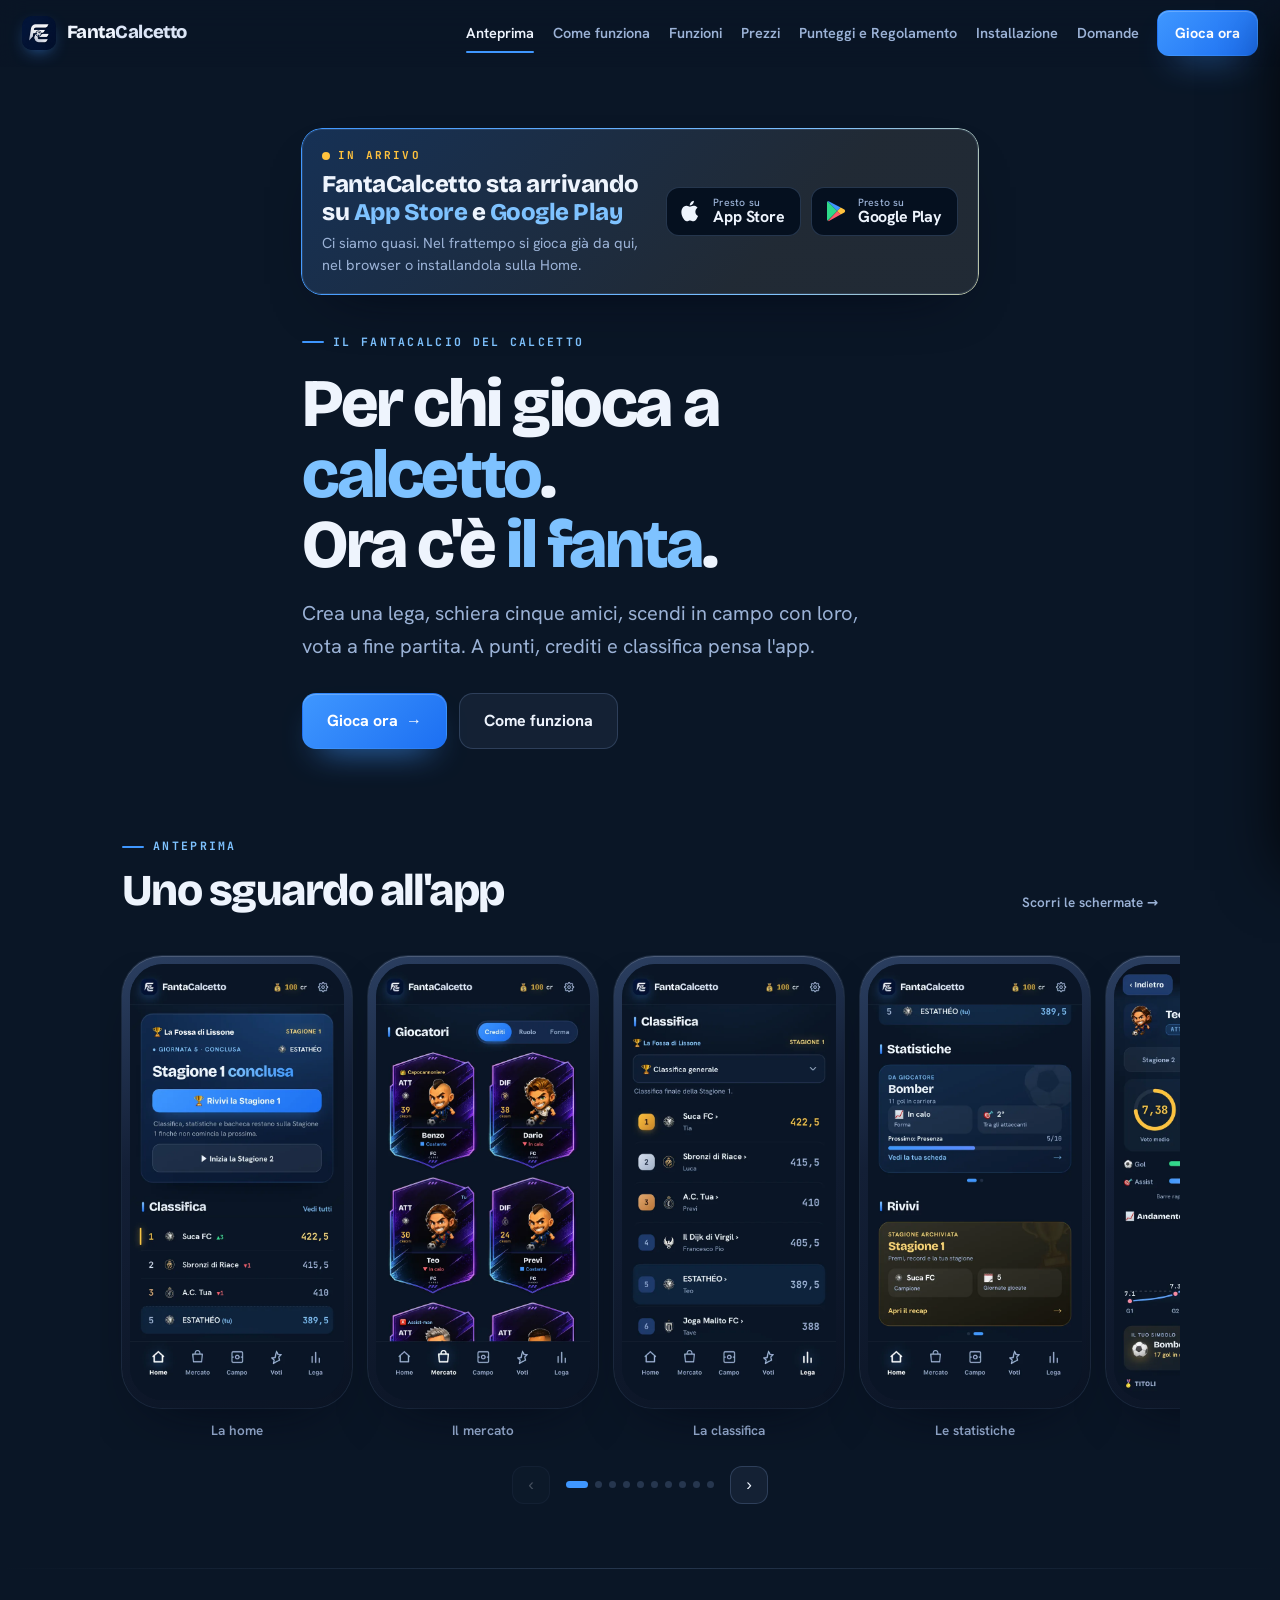
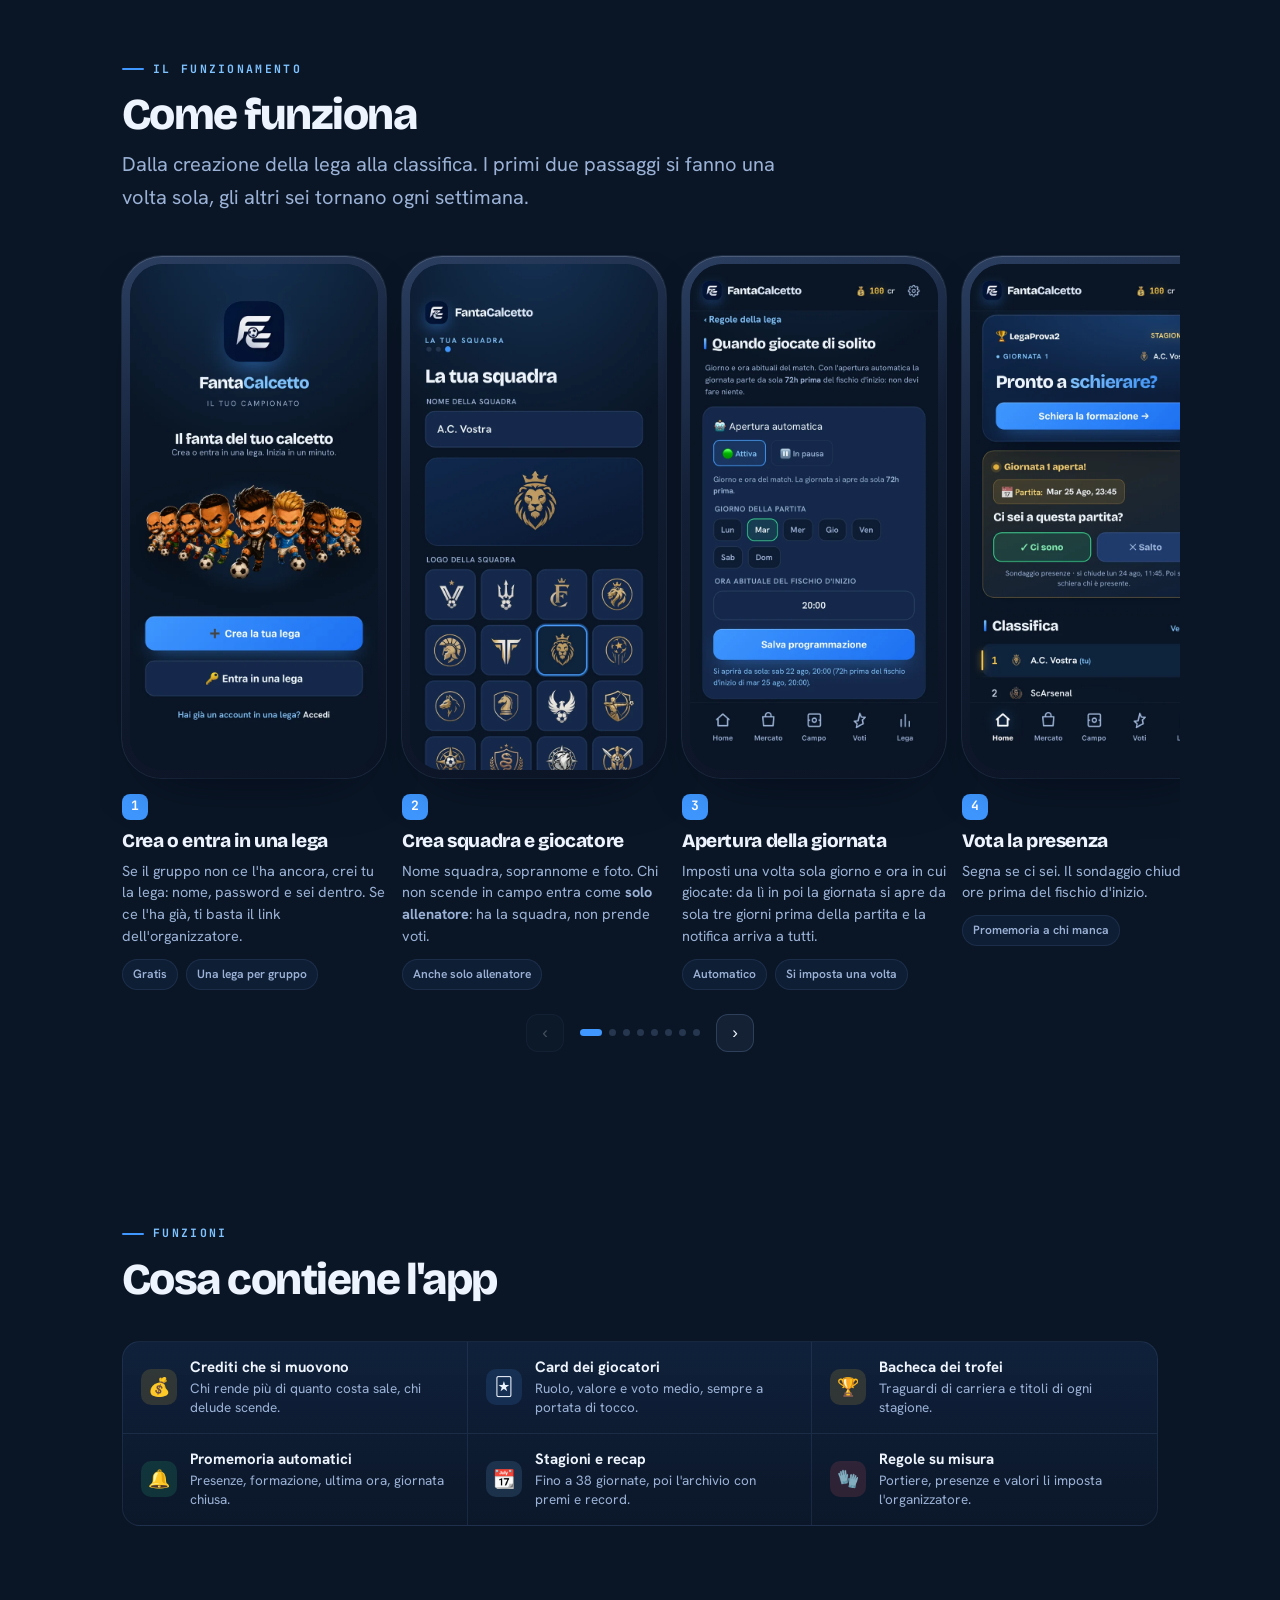
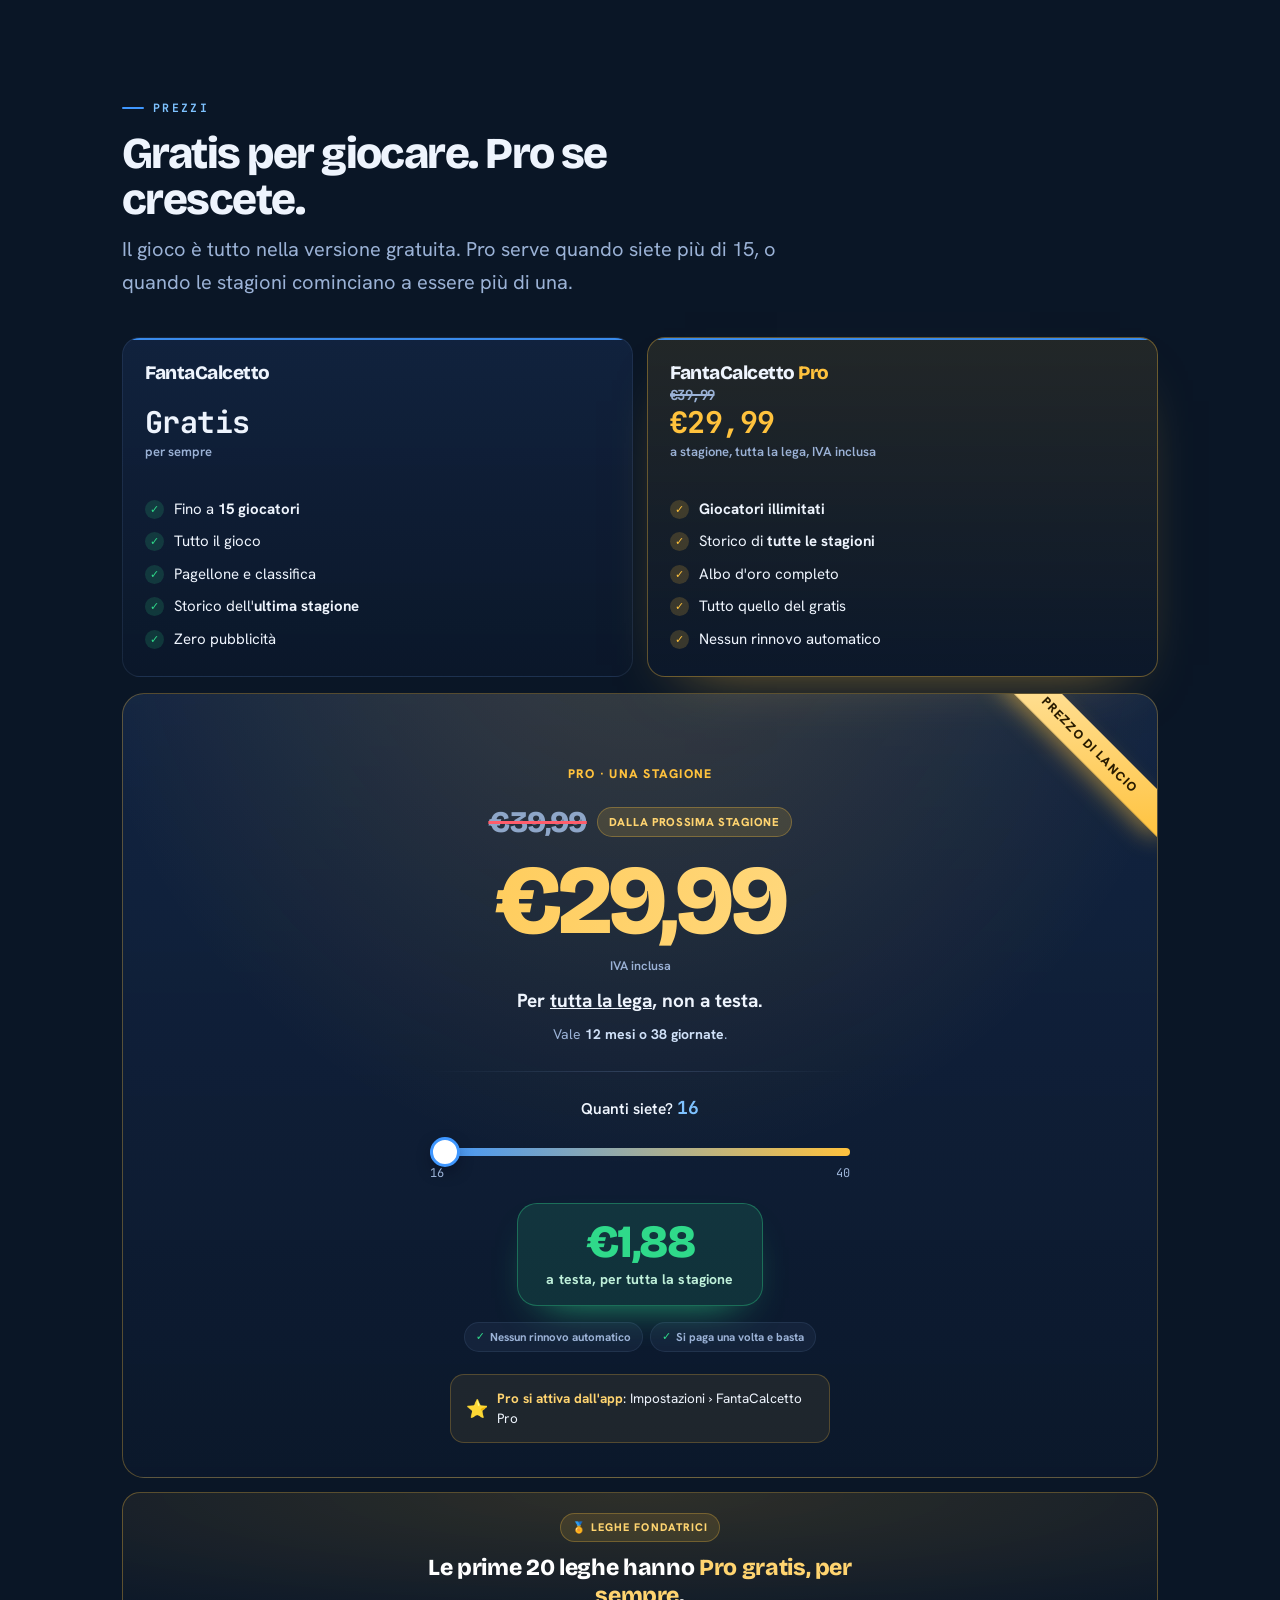
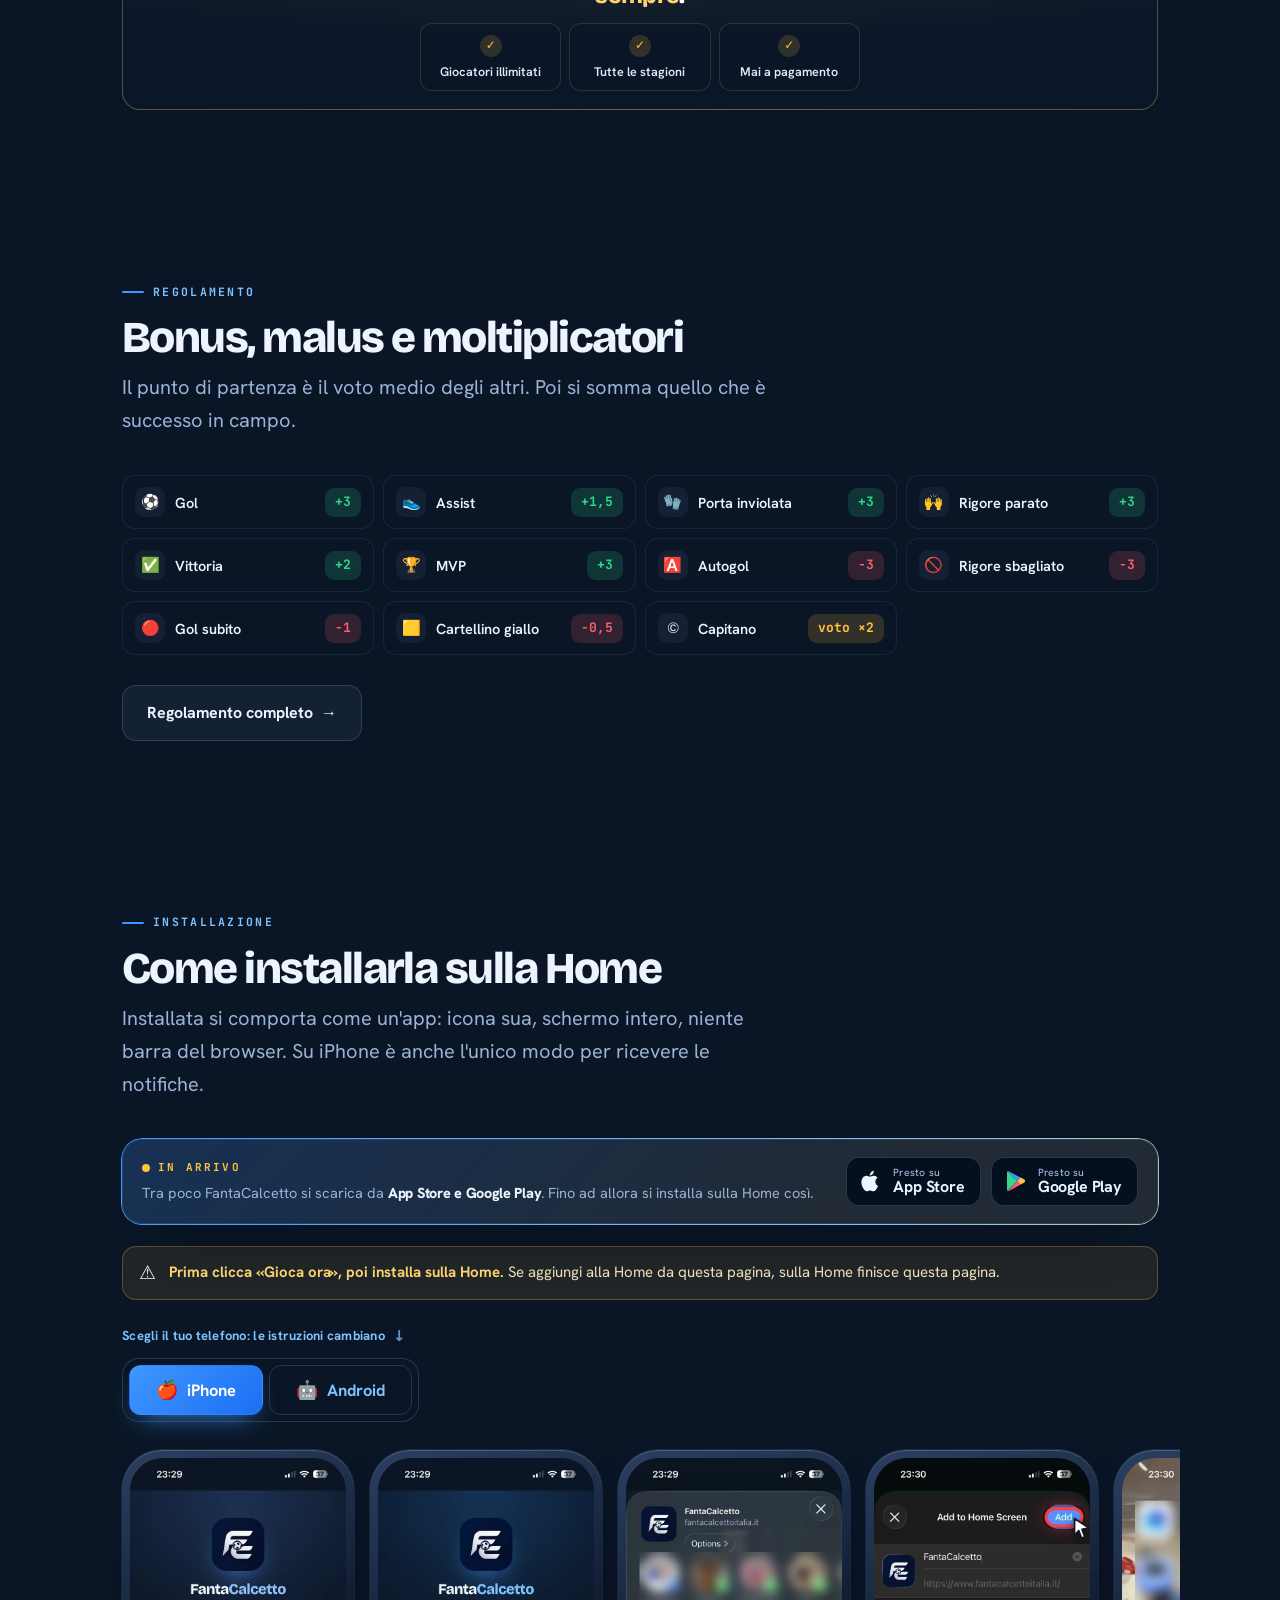
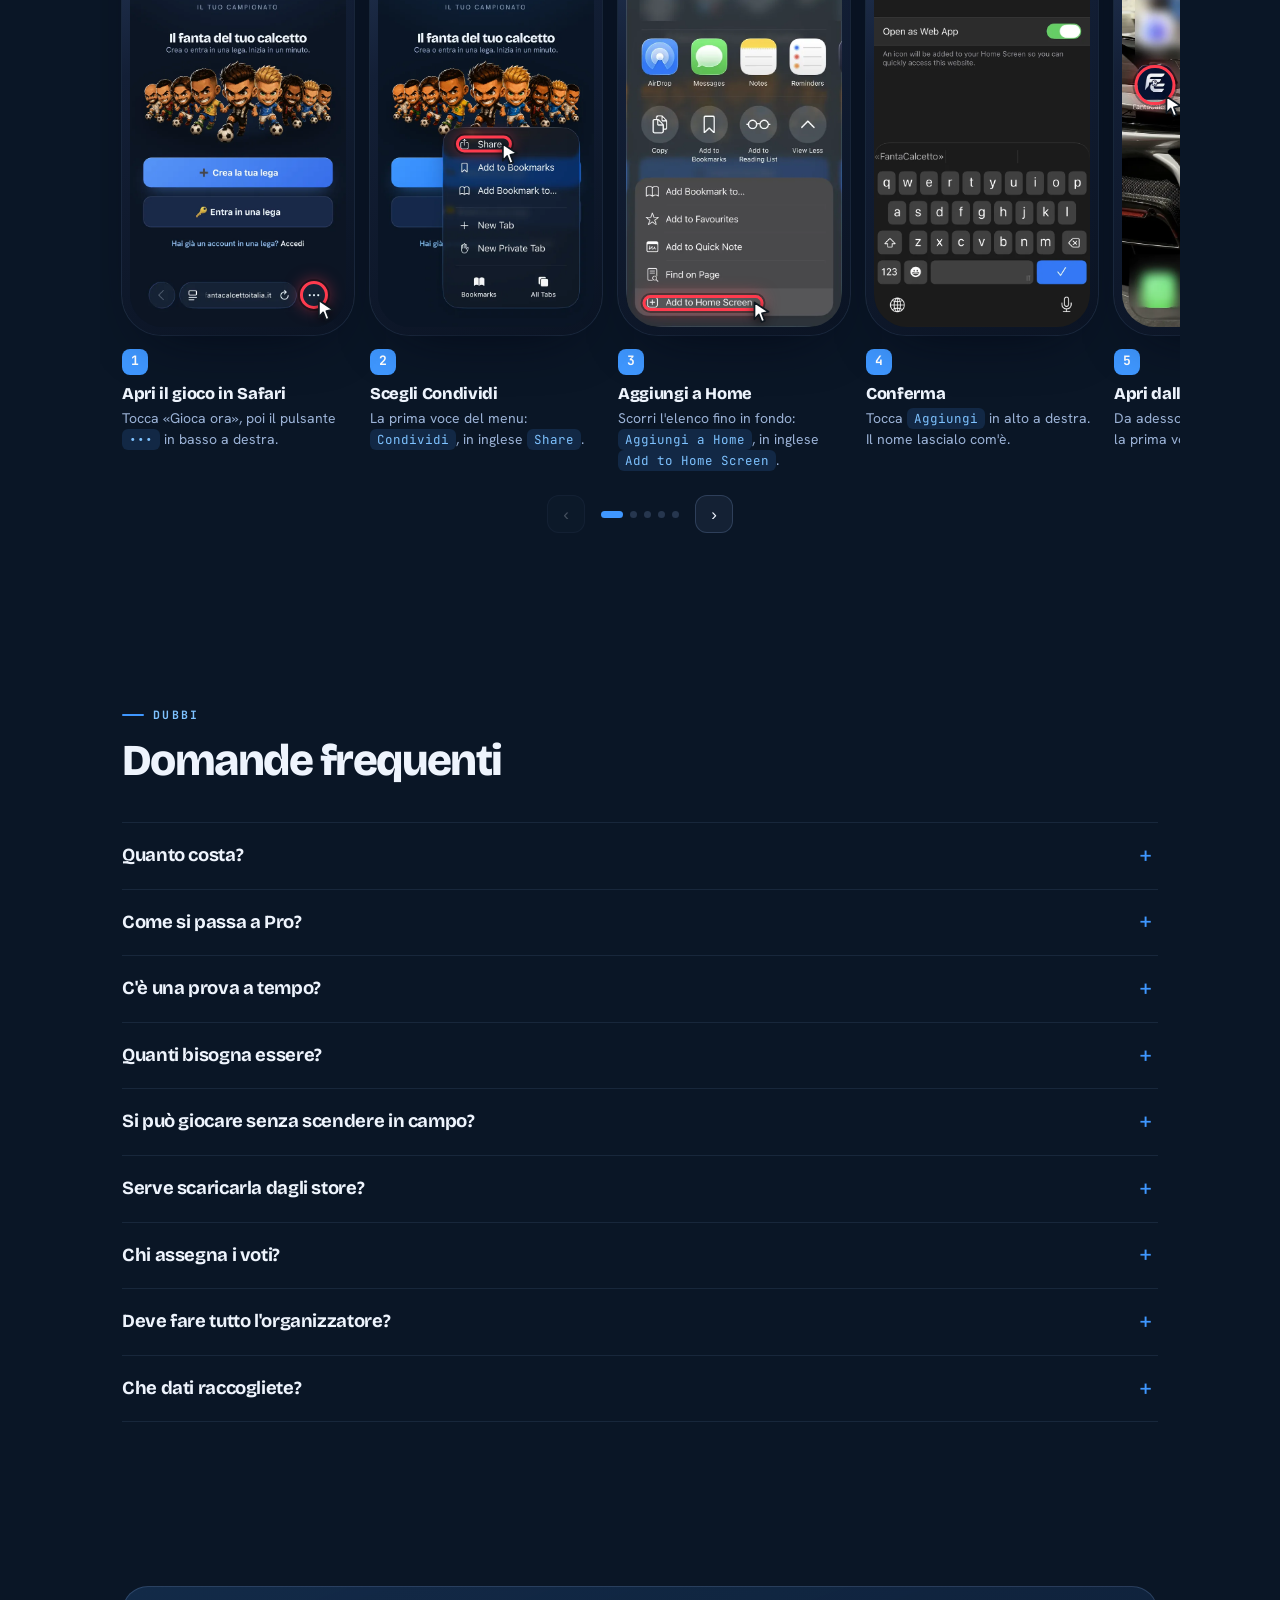
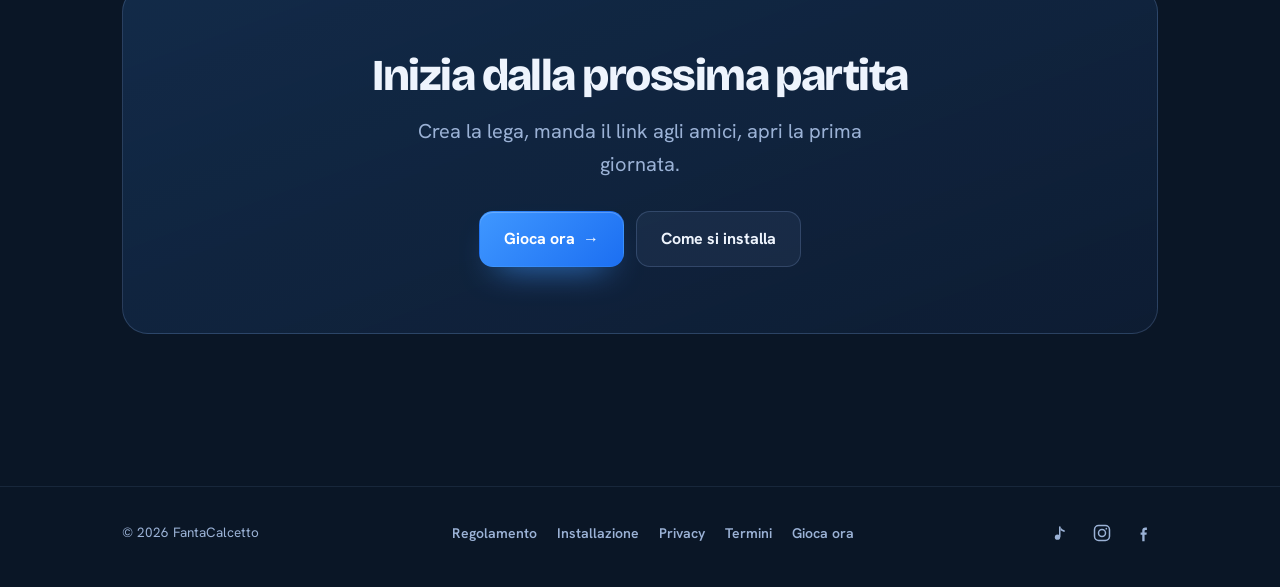
==== commit 8b5e8cb1: "Add files via upload" ====
--- a/index.html
+++ b/index.html
@@ -97,11 +97,9 @@
 <link rel="apple-touch-icon" href="icon-512.png?v=4">
 <link rel="icon" type="image/png" sizes="512x512" href="icon-512.png?v=4">
 
-<link rel="preconnect" href="https://fonts.googleapis.com">
-<link rel="preconnect" href="https://fonts.gstatic.com" crossorigin>
 <!-- I font non fermano il disegno della pagina: si scaricano e poi si applicano. -->
-<link href="https://fonts.googleapis.com/css2?family=Bricolage+Grotesque:opsz,wght@12..96,700;12..96,800&family=Hanken+Grotesk:wght@400;500;600;700&family=JetBrains+Mono:wght@400;700&display=swap" rel="stylesheet" media="print" onload="this.media='all'">
-<noscript><link href="https://fonts.googleapis.com/css2?family=Bricolage+Grotesque:opsz,wght@12..96,700;12..96,800&family=Hanken+Grotesk:wght@400;500;600;700&family=JetBrains+Mono:wght@400;700&display=swap" rel="stylesheet"></noscript>
+<link href="/app/fonts/fonts.css" rel="stylesheet" media="print" onload="this.media='all'">
+<noscript><link href="/app/fonts/fonts.css" rel="stylesheet"></noscript>
 <link rel="stylesheet" href="sito.css?v=12" onload="document.documentElement.classList.add('ready')">
 <script>addEventListener('load',function(){document.documentElement.classList.add('ready');});</script>
 <style>
--- a/app/fonts/fonts.css
+++ b/app/fonts/fonts.css
@@ -0,0 +1,8 @@
+/* Caratteri ospitati da noi (02/11/2026): prima arrivavano da Google Fonts,
+   che riceveva l'indirizzo IP di chi apriva la pagina. Licenza SIL OFL 1.1. */
+@font-face{font-family:'Bricolage Grotesque';font-style:normal;font-display:swap;font-weight:200 800;src:url(./bricolage-grotesque-latin-ext-opsz-normal.woff2) format('woff2');unicode-range:U+0100-02BA,U+02BD-02C5,U+02C7-02CC,U+02CE-02D7,U+02DD-02FF,U+0304,U+0308,U+0329,U+1D00-1DBF,U+1E00-1E9F,U+1EF2-1EFF,U+2020,U+20A0-20AB,U+20AD-20C0,U+2113,U+2C60-2C7F,U+A720-A7FF}
+@font-face{font-family:'Bricolage Grotesque';font-style:normal;font-display:swap;font-weight:200 800;src:url(./bricolage-grotesque-latin-opsz-normal.woff2) format('woff2');unicode-range:U+0000-00FF,U+0131,U+0152-0153,U+02BB-02BC,U+02C6,U+02DA,U+02DC,U+0304,U+0308,U+0329,U+2000-206F,U+20AC,U+2122,U+2191,U+2193,U+2212,U+2215,U+FEFF,U+FFFD}
+@font-face{font-family:'Hanken Grotesk';font-style:normal;font-display:swap;font-weight:100 900;src:url(./hanken-grotesk-latin-ext-wght-normal.woff2) format('woff2');unicode-range:U+0100-02BA,U+02BD-02C5,U+02C7-02CC,U+02CE-02D7,U+02DD-02FF,U+0304,U+0308,U+0329,U+1D00-1DBF,U+1E00-1E9F,U+1EF2-1EFF,U+2020,U+20A0-20AB,U+20AD-20C0,U+2113,U+2C60-2C7F,U+A720-A7FF}
+@font-face{font-family:'Hanken Grotesk';font-style:normal;font-display:swap;font-weight:100 900;src:url(./hanken-grotesk-latin-wght-normal.woff2) format('woff2');unicode-range:U+0000-00FF,U+0131,U+0152-0153,U+02BB-02BC,U+02C6,U+02DA,U+02DC,U+0304,U+0308,U+0329,U+2000-206F,U+20AC,U+2122,U+2191,U+2193,U+2212,U+2215,U+FEFF,U+FFFD}
+@font-face{font-family:'JetBrains Mono';font-style:normal;font-display:swap;font-weight:100 800;src:url(./jetbrains-mono-latin-ext-wght-normal.woff2) format('woff2');unicode-range:U+0100-02BA,U+02BD-02C5,U+02C7-02CC,U+02CE-02D7,U+02DD-02FF,U+0304,U+0308,U+0329,U+1D00-1DBF,U+1E00-1E9F,U+1EF2-1EFF,U+2020,U+20A0-20AB,U+20AD-20C0,U+2113,U+2C60-2C7F,U+A720-A7FF}
+@font-face{font-family:'JetBrains Mono';font-style:normal;font-display:swap;font-weight:100 800;src:url(./jetbrains-mono-latin-wght-normal.woff2) format('woff2');unicode-range:U+0000-00FF,U+0131,U+0152-0153,U+02BB-02BC,U+02C6,U+02DA,U+02DC,U+0304,U+0308,U+0329,U+2000-206F,U+20AC,U+2122,U+2191,U+2193,U+2212,U+2215,U+FEFF,U+FFFD}
--- a/app/fonts/fonts.css
+++ b/app/fonts/fonts.css
@@ -0,0 +1,8 @@
+/* Caratteri ospitati da noi (02/11/2026): prima arrivavano da Google Fonts,
+   che riceveva l'indirizzo IP di chi apriva la pagina. Licenza SIL OFL 1.1. */
+@font-face{font-family:'Bricolage Grotesque';font-style:normal;font-display:swap;font-weight:200 800;src:url(./bricolage-grotesque-latin-ext-opsz-normal.woff2) format('woff2');unicode-range:U+0100-02BA,U+02BD-02C5,U+02C7-02CC,U+02CE-02D7,U+02DD-02FF,U+0304,U+0308,U+0329,U+1D00-1DBF,U+1E00-1E9F,U+1EF2-1EFF,U+2020,U+20A0-20AB,U+20AD-20C0,U+2113,U+2C60-2C7F,U+A720-A7FF}
+@font-face{font-family:'Bricolage Grotesque';font-style:normal;font-display:swap;font-weight:200 800;src:url(./bricolage-grotesque-latin-opsz-normal.woff2) format('woff2');unicode-range:U+0000-00FF,U+0131,U+0152-0153,U+02BB-02BC,U+02C6,U+02DA,U+02DC,U+0304,U+0308,U+0329,U+2000-206F,U+20AC,U+2122,U+2191,U+2193,U+2212,U+2215,U+FEFF,U+FFFD}
+@font-face{font-family:'Hanken Grotesk';font-style:normal;font-display:swap;font-weight:100 900;src:url(./hanken-grotesk-latin-ext-wght-normal.woff2) format('woff2');unicode-range:U+0100-02BA,U+02BD-02C5,U+02C7-02CC,U+02CE-02D7,U+02DD-02FF,U+0304,U+0308,U+0329,U+1D00-1DBF,U+1E00-1E9F,U+1EF2-1EFF,U+2020,U+20A0-20AB,U+20AD-20C0,U+2113,U+2C60-2C7F,U+A720-A7FF}
+@font-face{font-family:'Hanken Grotesk';font-style:normal;font-display:swap;font-weight:100 900;src:url(./hanken-grotesk-latin-wght-normal.woff2) format('woff2');unicode-range:U+0000-00FF,U+0131,U+0152-0153,U+02BB-02BC,U+02C6,U+02DA,U+02DC,U+0304,U+0308,U+0329,U+2000-206F,U+20AC,U+2122,U+2191,U+2193,U+2212,U+2215,U+FEFF,U+FFFD}
+@font-face{font-family:'JetBrains Mono';font-style:normal;font-display:swap;font-weight:100 800;src:url(./jetbrains-mono-latin-ext-wght-normal.woff2) format('woff2');unicode-range:U+0100-02BA,U+02BD-02C5,U+02C7-02CC,U+02CE-02D7,U+02DD-02FF,U+0304,U+0308,U+0329,U+1D00-1DBF,U+1E00-1E9F,U+1EF2-1EFF,U+2020,U+20A0-20AB,U+20AD-20C0,U+2113,U+2C60-2C7F,U+A720-A7FF}
+@font-face{font-family:'JetBrains Mono';font-style:normal;font-display:swap;font-weight:100 800;src:url(./jetbrains-mono-latin-wght-normal.woff2) format('woff2');unicode-range:U+0000-00FF,U+0131,U+0152-0153,U+02BB-02BC,U+02C6,U+02DA,U+02DC,U+0304,U+0308,U+0329,U+2000-206F,U+20AC,U+2122,U+2191,U+2193,U+2212,U+2215,U+FEFF,U+FFFD}
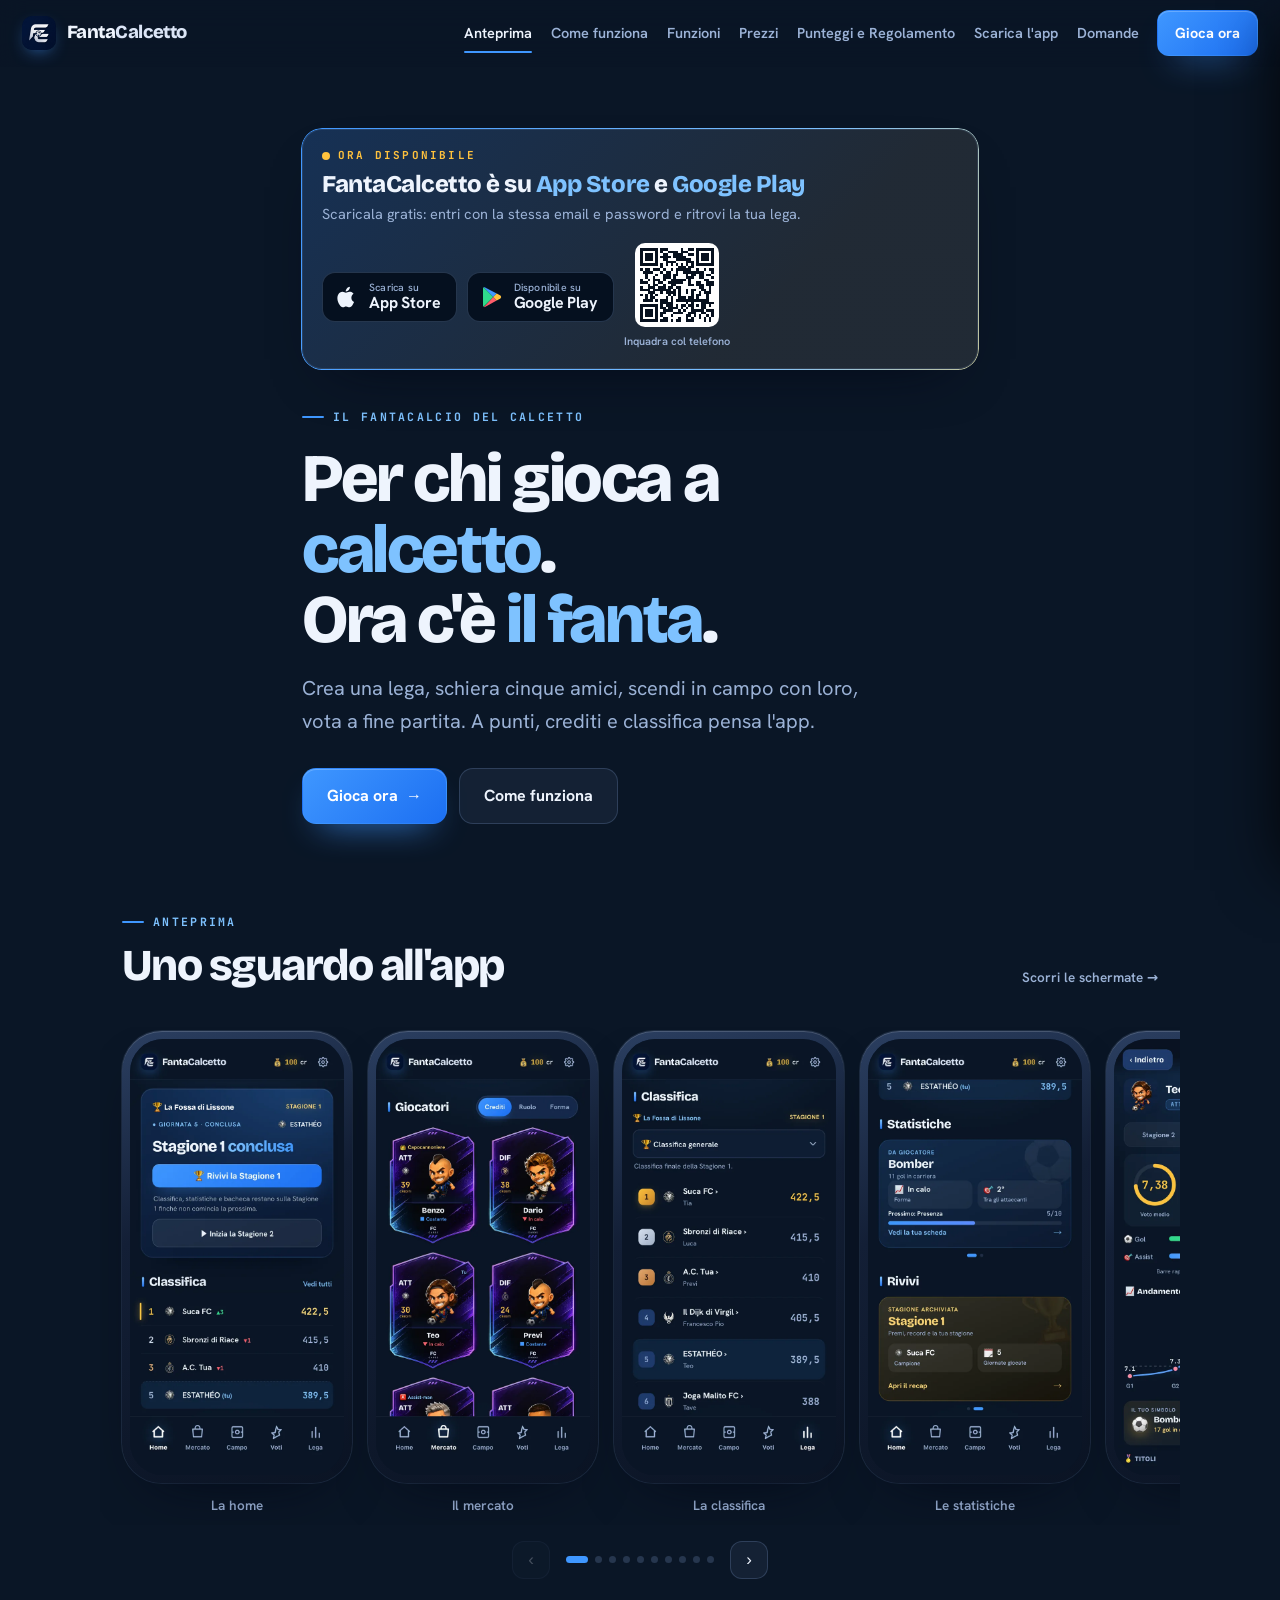
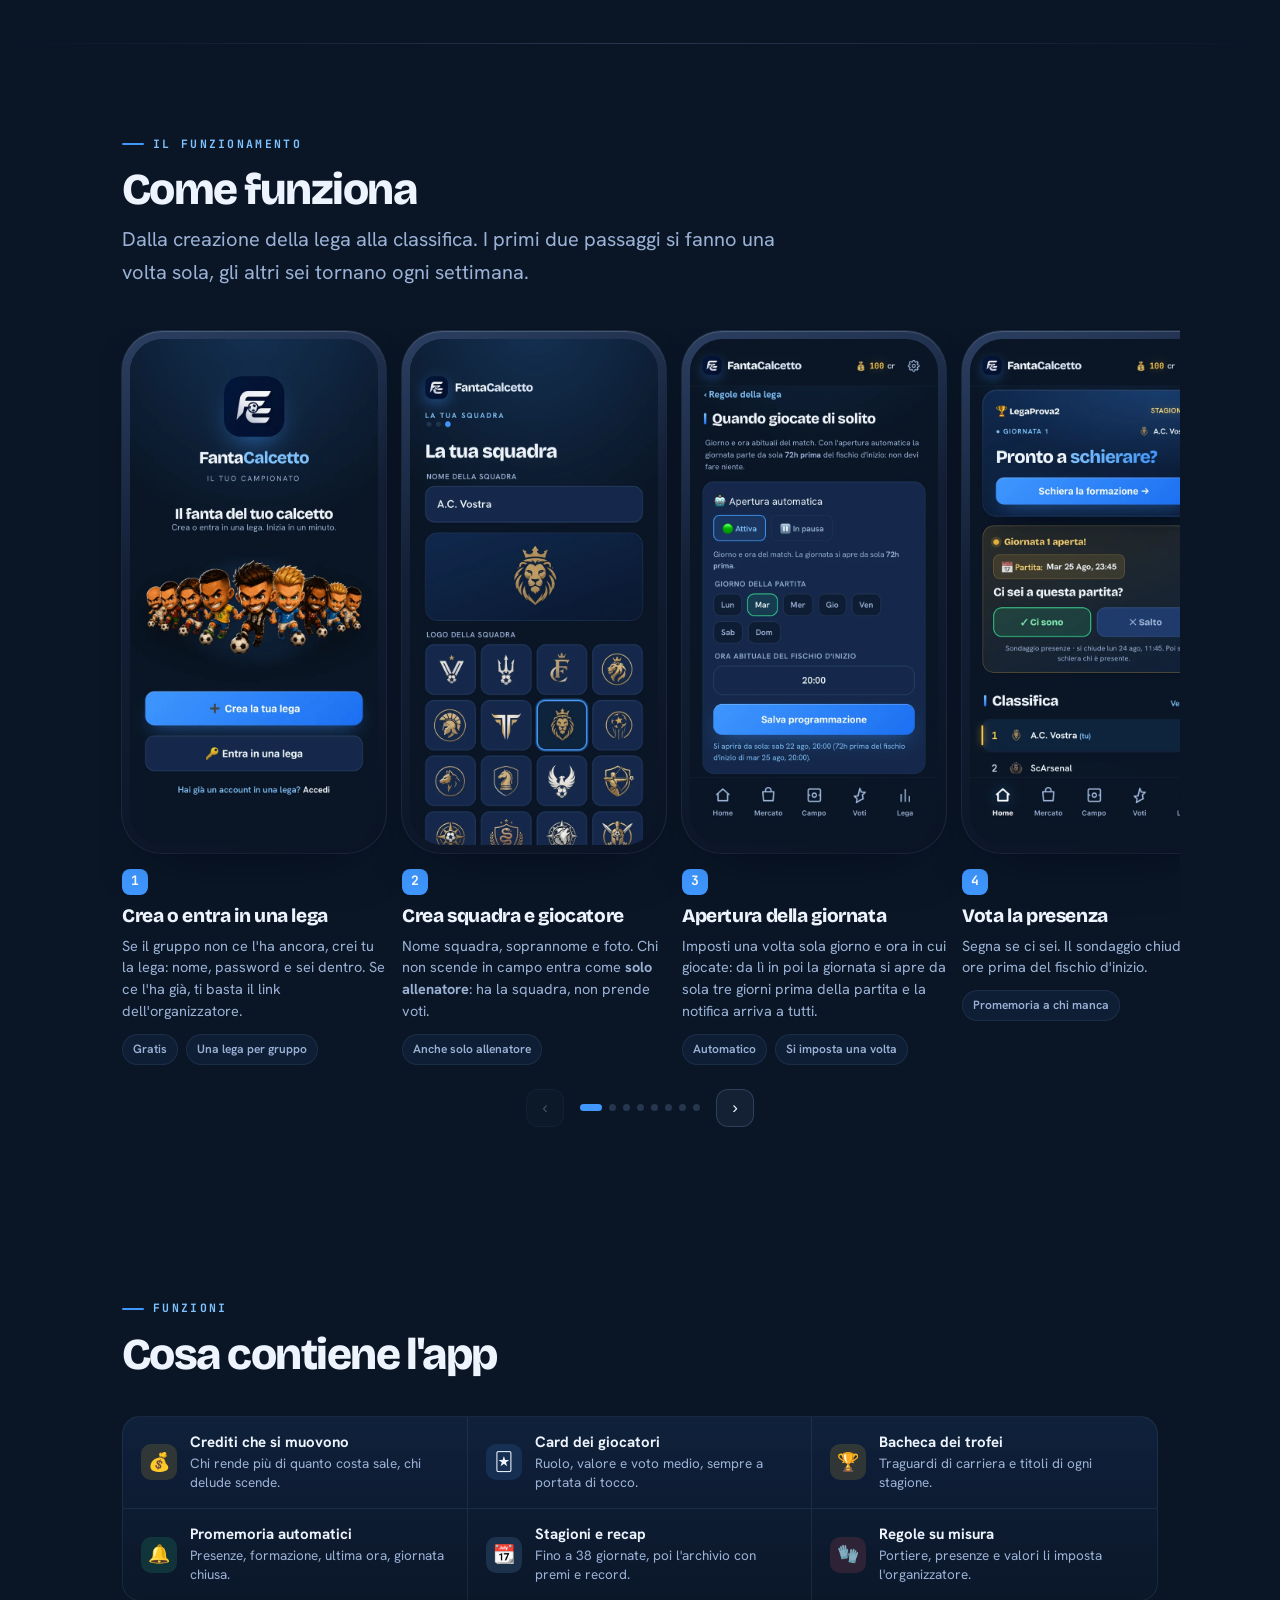
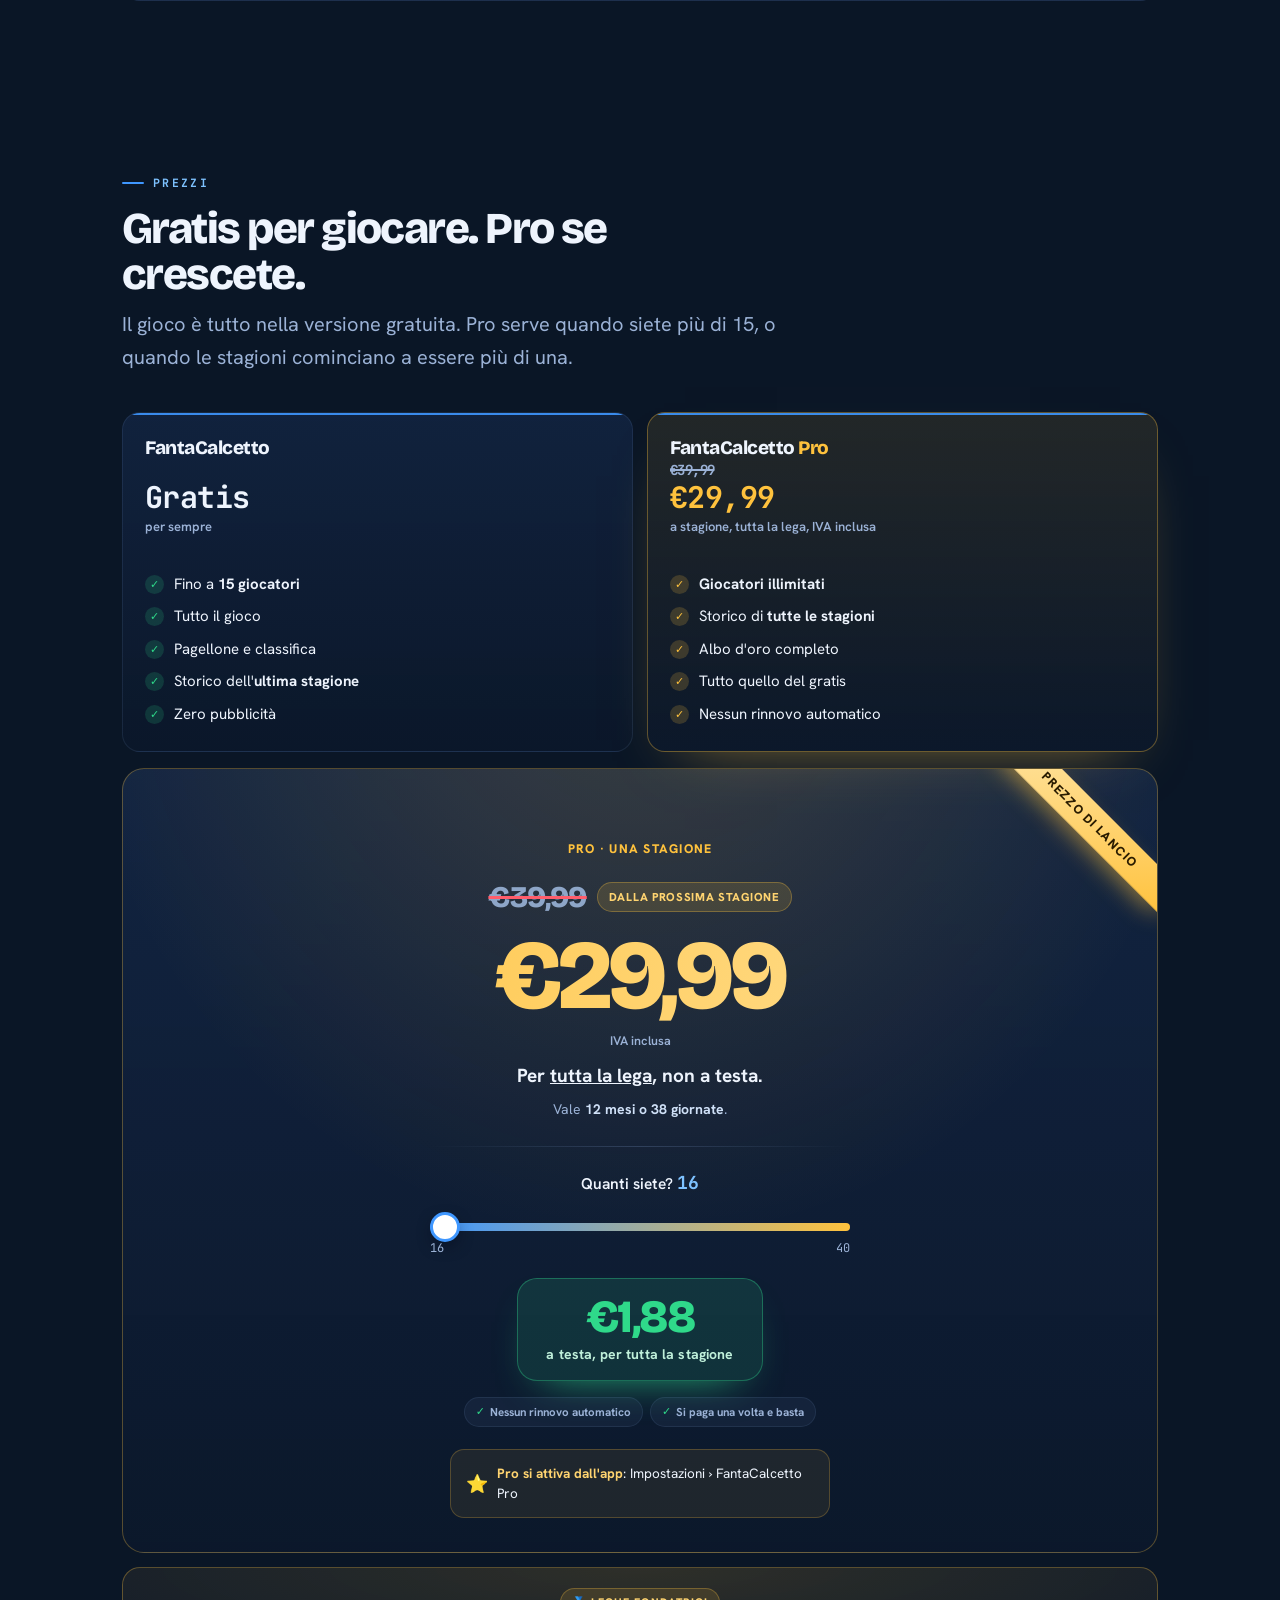
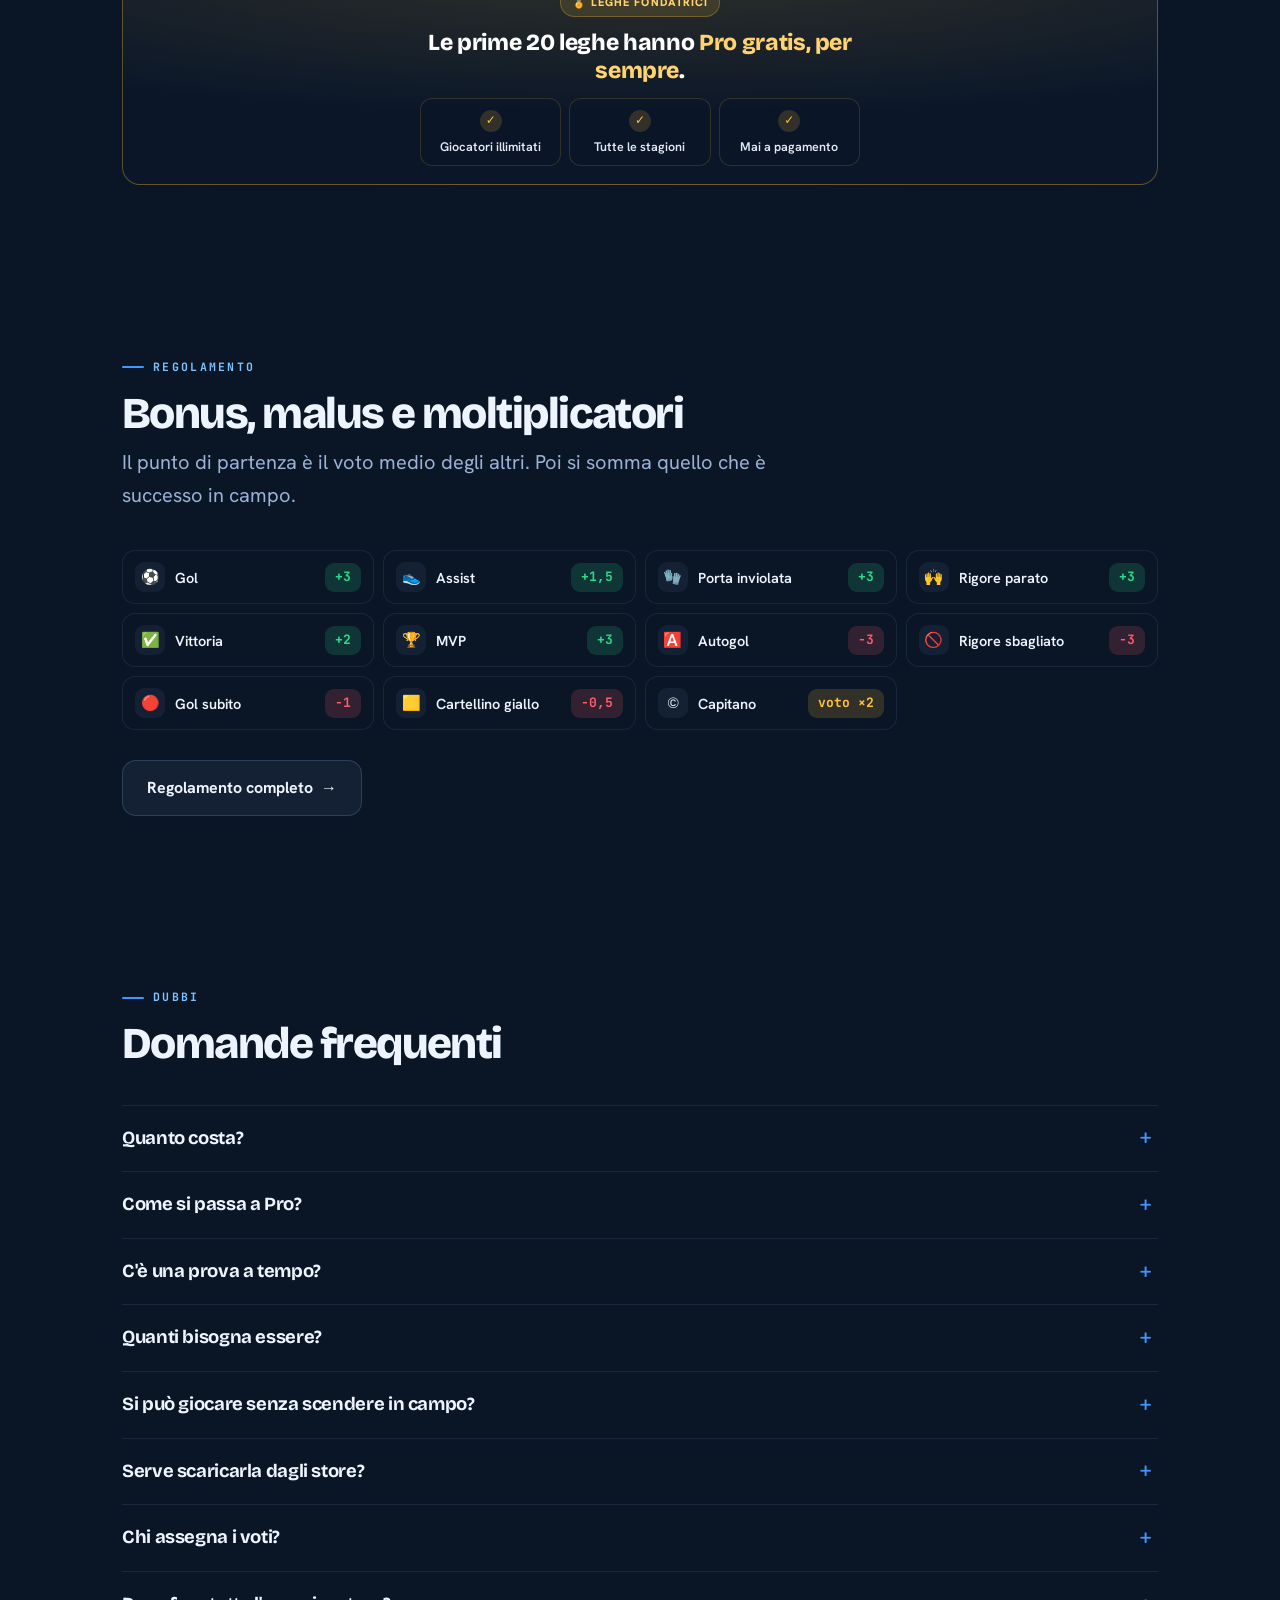
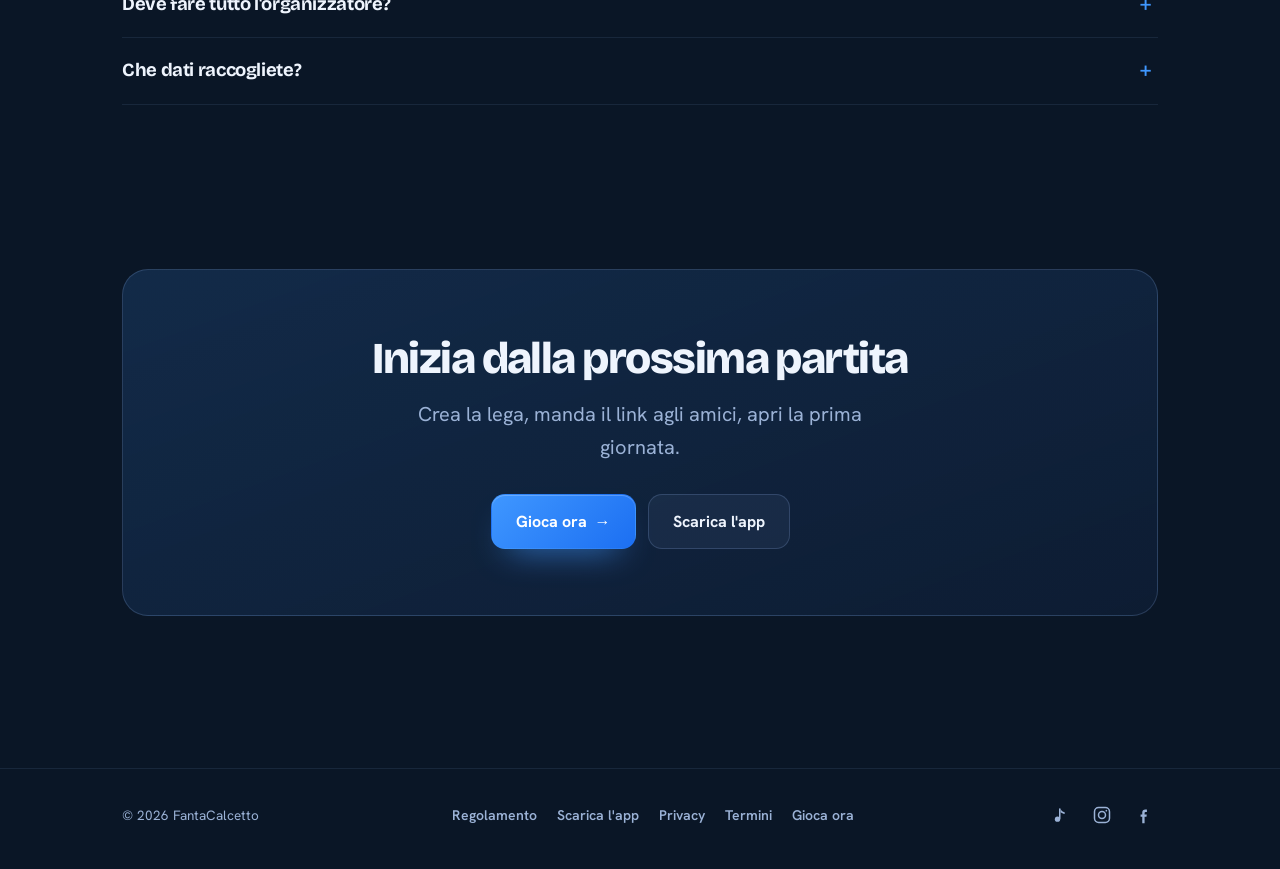
==== commit 1d0b539b: "Add files via upload" ====
--- a/index.html
+++ b/index.html
@@ -42,13 +42,33 @@
   .soon-tx b{font-family:'Bricolage Grotesque',system-ui,sans-serif;font-weight:800;font-size:clamp(19px,2.3vw,24px);line-height:1.2;letter-spacing:-.02em;color:#eef4fd}
   .soon-tx b em{font-style:normal;color:#7ec2ff}
   .soon-sub{font-size:14.5px;line-height:1.5;color:#9bb2d6}
-  .soon-stores{display:flex;gap:10px;flex-wrap:wrap}
+  .soon-stores{display:flex;gap:10px;flex-wrap:wrap;align-items:center}
   .store{display:inline-flex;align-items:center;gap:10px;padding:9px 15px 9px 12px;border-radius:13px;
     background:#05101f;color:#eef4fd;border:1px solid rgba(150,185,240,.22);text-decoration:none;white-space:nowrap}
   .store svg{width:24px;height:24px;flex:none}
   .store>span{display:flex;flex-direction:column;line-height:1.1;font-weight:700;font-size:16px;letter-spacing:-.01em}
   .store small{font-size:10.5px;font-weight:500;color:#9bb2d6;letter-spacing:.02em}
   .soon.mini{margin:0 0 22px}
+  #scarica{scroll-margin-top:96px}
+  .soon-qr{display:none;flex-direction:column;align-items:center;gap:6px;font-size:11px;color:#9bb2d6;font-weight:600}
+  .soon-qr svg{width:84px;height:84px;border-radius:10px}
+  @media (min-width:761px) and (hover:hover){.soon-qr{display:flex}}
+  .rv-strip{overflow:hidden;padding:6px 0 10px;-webkit-mask:linear-gradient(90deg,transparent,#000 6%,#000 94%,transparent);mask:linear-gradient(90deg,transparent,#000 6%,#000 94%,transparent)}
+  .rv-track{display:flex;gap:14px;width:max-content;animation:rvMove var(--rv-dur,40s) linear infinite}
+  .rv-strip:hover .rv-track{animation-play-state:paused}
+  .rv{width:300px;flex:none;padding:16px 17px;border-radius:18px;background:#0e1d34;box-shadow:0 0 0 1px rgba(150,185,240,.14) inset,0 20px 40px -30px rgba(0,6,20,.9)}
+  .rv-st{color:#ffc23d;letter-spacing:2px;font-size:15px}
+  .rv b{display:block;margin:7px 0 5px;color:#eef4fd;font-size:15.5px;line-height:1.3}
+  .rv p{margin:0;color:#9bb2d6;font-size:14px;line-height:1.5;display:-webkit-box;-webkit-line-clamp:5;-webkit-box-orient:vertical;overflow:hidden}
+  .rv small{display:flex;align-items:center;gap:6px;margin-top:10px;color:#7f97bb;font-size:12px}
+  .rv small svg{width:14px;height:14px}
+  @keyframes rvMove{to{transform:translateX(-50%)}}
+  @media (prefers-reduced-motion:reduce){.rv-track{animation:none}.rv-strip{overflow-x:auto}}
+  .dlqr{display:flex;align-items:center;gap:18px;margin:0 0 22px;padding:16px 18px;border-radius:18px;background:#0e1d34;box-shadow:0 0 0 1px rgba(150,185,240,.14) inset}
+  .dlqr svg{width:112px;height:112px;flex:none;border-radius:10px}
+  .dlqr p{font-size:15px;line-height:1.5;color:#9bb2d6;margin:0}
+  .dlqr b{color:#eef4fd}
+  @media (max-width:760px),(hover:none){.dlqr{display:none}}
   @keyframes soonFlow{to{background-position:-250% 0}}
   @keyframes soonPing{70%{box-shadow:0 0 0 9px rgba(255,194,61,0)}100%{box-shadow:0 0 0 0 rgba(255,194,61,0)}}
   @media (prefers-reduced-motion:reduce){.soon::before,.soon-kick i{animation:none}}
@@ -79,7 +99,7 @@
 </script>
 
 <title>FantaCalcetto - Il fanta del tuo calcetto</title>
-<meta name="description" content="Trasforma il calcetto tra amici in un campionato: presenze, formazione a 5 con crediti e capitano, voti tra giocatori, pagellone e classifica di stagione. Gratis, senza scaricare niente.">
+<meta name="description" content="Trasforma il calcetto tra amici in un campionato: presenze, formazione a 5 con crediti e capitano, voti tra giocatori, pagellone e classifica di stagione. Gratis su App Store e Google Play.">
 <link rel="canonical" href="https://www.fantacalcettoitalia.it/">
 
 <meta name="theme-color" content="#0a1626">
@@ -200,7 +220,7 @@
     {"@type":"Question","name":"Quanto costa FantaCalcetto?","acceptedAnswer":{"@type":"Answer","text":"Giocare è gratis, per sempre e senza pubblicità: fino a 15 giocatori la lega ha il gioco completo, pagellone e classifica compresi. FantaCalcetto Pro costa 29,99 euro a stagione per tutta la lega, non a testa, e serve se siete più di 15 o se volete tenere le stagioni passate."}},
     {"@type":"Question","name":"Quante persone servono per giocare?","acceptedAnswer":{"@type":"Answer","text":"Da dieci in su, così le formazioni possono essere diverse tra loro. Con quindici è perfetto. La versione gratuita arriva fino a 15 giocatori; oltre serve Pro, che non ha nessun tetto. Chi è già nella lega non viene mai tolto."}},
     {"@type":"Question","name":"Si può giocare senza scendere in campo?","acceptedAnswer":{"@type":"Answer","text":"Sì. Chi non gioca a calcetto entra come solo allenatore: ha la sua squadra, schiera la formazione e sta in classifica. Non prende voti e non compare nel sondaggio delle presenze."}},
-    {"@type":"Question","name":"Bisogna scaricare l'app da App Store o Play Store?","acceptedAnswer":{"@type":"Answer","text":"Sta per arrivare su App Store e Google Play. Nel frattempo si gioca come PWA: un sito che si aggiunge alla schermata Home e da lì funziona come un'app, con icona sua, schermo intero e notifiche."}},
+    {"@type":"Question","name":"Bisogna scaricare l'app da App Store o Play Store?","acceptedAnswer":{"@type":"Answer","text":"Sì: FantaCalcetto si scarica gratis da App Store (iPhone) e da Google Play (Android). Si entra con email e password e le notifiche avvisano quando si apre la giornata, quando schierare e quando votare."}},
     {"@type":"Question","name":"Chi assegna i voti ai giocatori?","acceptedAnswer":{"@type":"Answer","text":"I giocatori stessi: a fine partita ognuno vota gli altri e la media è il voto di giornata. L'organizzatore inserisce solo gol, assist, rigori, cartellini e risultato."}},
     {"@type":"Question","name":"L'organizzatore deve mandare avanti tutto a mano?","acceptedAnswer":{"@type":"Answer","text":"No. La giornata si apre da sola, i promemoria partono da soli e la giornata si chiude quando arrivano i voti. Resta solo da segnare com'è finita la partita."}},
     {"@type":"Question","name":"Che dati raccoglie FantaCalcetto?","acceptedAnswer":{"@type":"Answer","text":"Il minimo per far funzionare il gioco: email, nome, soprannome, nome squadra e presenze. Niente pubblicità e nessuna rivendita di dati."}}
@@ -223,7 +243,7 @@
       <a href="#funzioni">Funzioni</a>
       <a href="#prezzi">Prezzi</a>
       <a href="#punteggi">Punteggi e Regolamento</a>
-      <a href="#installa">Installazione</a>
+      <a href="#scarica">Scarica l'app</a>
       <a href="#domande">Domande</a>
     </nav>
     <a class="btn btn-primary btn-sm" data-app-link href="#">Gioca ora</a>
@@ -245,23 +265,11 @@
   <a href="#funzioni">Funzioni</a>
   <a href="#prezzi">Prezzi</a>
   <a href="#punteggi">Punteggi e Regolamento</a>
-  <a href="#installa">Installazione</a>
+  <a href="#scarica">Scarica l'app</a>
   <a href="#domande">Domande</a>
   <a class="btn btn-primary" data-app-link href="#">Gioca ora</a>
 </aside>
 
-<!-- Avviso «prima installala»: compare da telefono quando si preme «Gioca ora»
-     senza aver aggiunto l'app alla Home. Su iPhone e' l'unico modo per avere le
-     notifiche, quindi vale la pena fermarli un attimo. Una volta sola: chi
-     sceglie «continua nel browser» non lo rivede piu'. -->
-<div class="scrim" id="instScrim" onclick="closeInst()"></div>
-<div class="instbox" id="instBox" role="dialog" aria-modal="true" aria-labelledby="instT">
-  <span class="ic">📲</span>
-  <h3 id="instT">Installa sulla Home</h3>
-  <p>L'installazione si fa <b>dalla pagina del gioco</b>, non da questa. Una volta aggiunta alla schermata Home, l'app ha icona propria, si apre a schermo intero e riceve le notifiche.<br><b>Su iPhone le notifiche funzionano solo con l'app installata.</b></p>
-  <button class="btn btn-primary" type="button" onclick="goApp()">Vai al gioco &nbsp;→</button>
-  <a class="btn btn-ghost" href="#installa" onclick="closeInst()">Come installarla</a>
-</div>
 
 <main id="top">
 
@@ -270,17 +278,17 @@
      ============================================================ -->
 <section class="hero">
   <div class="wrap hero-head">
-    <!-- 02/11/2026 — avviso «presto sugli store». All'uscita: i due riquadri
-         diventano link veri (App Store / Google Play) e «In arrivo» si toglie. -->
-    <div class="soon rise" role="note" aria-label="Presto su App Store e Google Play">
+    <!-- 13/11/2026 — app pubblicata su App Store e Google Play -->
+    <div class="soon rise" id="scarica" role="note" aria-label="Su App Store e Google Play">
       <div class="soon-tx">
-        <span class="soon-kick"><i></i>In arrivo</span>
-        <b>FantaCalcetto sta arrivando su <em>App Store</em> e <em>Google Play</em></b>
-        <span class="soon-sub">Ci siamo quasi. Nel frattempo si gioca già da qui, nel browser o installandola sulla Home.</span>
+        <span class="soon-kick"><i></i>Ora disponibile</span>
+        <b>FantaCalcetto è su <em>App Store</em> e <em>Google Play</em></b>
+        <span class="soon-sub">Scaricala gratis: entri con la stessa email e password e ritrovi la tua lega.</span>
       </div>
       <div class="soon-stores">
-        <span class="store"><svg viewBox="0 0 24 24" aria-hidden="true"><path fill="currentColor" d="M16.37 12.73c-.03-2.6 2.12-3.85 2.22-3.91-1.21-1.77-3.09-2.01-3.76-2.04-1.6-.16-3.12.94-3.93.94-.81 0-2.06-.92-3.39-.89-1.74.03-3.35 1.01-4.25 2.57-1.81 3.14-.46 7.79 1.3 10.34.86 1.25 1.89 2.65 3.24 2.6 1.3-.05 1.79-.84 3.36-.84 1.57 0 2.01.84 3.38.81 1.4-.02 2.29-1.27 3.14-2.53.99-1.45 1.4-2.86 1.42-2.93-.03-.01-2.72-1.04-2.73-4.12zM13.79 5.1c.72-.87 1.2-2.07 1.07-3.27-1.03.04-2.28.69-3.02 1.55-.66.77-1.24 2-1.09 3.18 1.15.09 2.32-.58 3.04-1.46z"/></svg><span><small>Presto su</small>App Store</span></span>
-        <span class="store"><svg viewBox="0 0 24 24" aria-hidden="true"><path fill="#2fd98a" d="M3.6 2.3 13.3 12l-9.7 9.7c-.35-.2-.6-.6-.6-1.1V3.4c0-.5.25-.9.6-1.1z"/><path fill="#3f97ff" d="m16.7 8.6-3.4 3.4-9.7-9.7c.3-.17.7-.18 1.05.02z"/><path fill="#ff5d6b" d="m16.7 15.4-11.75 6.7c-.35.2-.75.2-1.05.02L13.3 12z"/><path fill="#ffc23d" d="m20.4 10.5-3.7-1.9-3.4 3.4 3.4 3.4 3.7-1.9c1-.6 1-2.4 0-3z"/></svg><span><small>Presto su</small>Google Play</span></span>
+        <a class="store" href="https://apps.apple.com/it/app/id6826225028" target="_blank" rel="noopener"><svg viewBox="0 0 24 24" aria-hidden="true"><path fill="currentColor" d="M16.37 12.73c-.03-2.6 2.12-3.85 2.22-3.91-1.21-1.77-3.09-2.01-3.76-2.04-1.6-.16-3.12.94-3.93.94-.81 0-2.06-.92-3.39-.89-1.74.03-3.35 1.01-4.25 2.57-1.81 3.14-.46 7.79 1.3 10.34.86 1.25 1.89 2.65 3.24 2.6 1.3-.05 1.79-.84 3.36-.84 1.57 0 2.01.84 3.38.81 1.4-.02 2.29-1.27 3.14-2.53.99-1.45 1.4-2.86 1.42-2.93-.03-.01-2.72-1.04-2.73-4.12zM13.79 5.1c.72-.87 1.2-2.07 1.07-3.27-1.03.04-2.28.69-3.02 1.55-.66.77-1.24 2-1.09 3.18 1.15.09 2.32-.58 3.04-1.46z"/></svg><span><small>Scarica su</small>App Store</span></a>
+        <a class="store" href="https://play.google.com/store/apps/details?id=it.fantacalcettoitalia.app" target="_blank" rel="noopener"><svg viewBox="0 0 24 24" aria-hidden="true"><path fill="#2fd98a" d="M3.6 2.3 13.3 12l-9.7 9.7c-.35-.2-.6-.6-.6-1.1V3.4c0-.5.25-.9.6-1.1z"/><path fill="#3f97ff" d="m16.7 8.6-3.4 3.4-9.7-9.7c.3-.17.7-.18 1.05.02z"/><path fill="#ff5d6b" d="m16.7 15.4-11.75 6.7c-.35.2-.75.2-1.05.02L13.3 12z"/><path fill="#ffc23d" d="m20.4 10.5-3.7-1.9-3.4 3.4 3.4 3.4 3.7-1.9c1-.6 1-2.4 0-3z"/></svg><span><small>Disponibile su</small>Google Play</span></a>
+        <span class="soon-qr"><svg viewBox="-2 -2 33 33" shape-rendering="crispEdges" aria-label="Codice QR per scaricare l’app"><rect x="-2" y="-2" width="33" height="33" fill="#fff"/><path fill="#07111f" d="M0 0h7v1h-7zM8 0h3v1h-3zM16 0h1v1h-1zM19 0h2v1h-2zM22 0h7v1h-7zM0 1h1v1h-1zM6 1h1v1h-1zM8 1h1v1h-1zM11 1h4v1h-4zM16 1h3v1h-3zM22 1h1v1h-1zM28 1h1v1h-1zM0 2h1v1h-1zM2 2h3v1h-3zM6 2h1v1h-1zM9 2h2v1h-2zM13 2h4v1h-4zM19 2h2v1h-2zM22 2h1v1h-1zM24 2h3v1h-3zM28 2h1v1h-1zM0 3h1v1h-1zM2 3h3v1h-3zM6 3h1v1h-1zM8 3h4v1h-4zM13 3h5v1h-5zM22 3h1v1h-1zM24 3h3v1h-3zM28 3h1v1h-1zM0 4h1v1h-1zM2 4h3v1h-3zM6 4h1v1h-1zM9 4h2v1h-2zM14 4h6v1h-6zM22 4h1v1h-1zM24 4h3v1h-3zM28 4h1v1h-1zM0 5h1v1h-1zM6 5h1v1h-1zM10 5h4v1h-4zM18 5h3v1h-3zM22 5h1v1h-1zM28 5h1v1h-1zM0 6h7v1h-7zM8 6h1v1h-1zM10 6h1v1h-1zM12 6h1v1h-1zM14 6h1v1h-1zM16 6h1v1h-1zM18 6h1v1h-1zM20 6h1v1h-1zM22 6h7v1h-7zM8 7h1v1h-1zM15 7h3v1h-3zM19 7h2v1h-2zM0 8h1v1h-1zM2 8h2v1h-2zM5 8h3v1h-3zM9 8h1v1h-1zM12 8h1v1h-1zM14 8h6v1h-6zM22 8h1v1h-1zM25 8h1v1h-1zM27 8h2v1h-2zM1 9h4v1h-4zM8 9h1v1h-1zM10 9h2v1h-2zM14 9h1v1h-1zM17 9h8v1h-8zM28 9h1v1h-1zM2 10h1v1h-1zM6 10h1v1h-1zM9 10h3v1h-3zM13 10h2v1h-2zM18 10h1v1h-1zM20 10h2v1h-2zM23 10h2v1h-2zM26 10h2v1h-2zM2 11h1v1h-1zM5 11h1v1h-1zM9 11h3v1h-3zM13 11h1v1h-1zM18 11h3v1h-3zM23 11h2v1h-2zM28 11h1v1h-1zM0 12h1v1h-1zM3 12h1v1h-1zM5 12h3v1h-3zM9 12h1v1h-1zM12 12h6v1h-6zM19 12h1v1h-1zM25 12h2v1h-2zM0 13h3v1h-3zM5 13h1v1h-1zM7 13h2v1h-2zM11 13h6v1h-6zM19 13h1v1h-1zM22 13h2v1h-2zM26 13h3v1h-3zM3 14h1v1h-1zM5 14h2v1h-2zM9 14h1v1h-1zM12 14h2v1h-2zM19 14h2v1h-2zM22 14h3v1h-3zM26 14h3v1h-3zM0 15h1v1h-1zM3 15h3v1h-3zM7 15h3v1h-3zM11 15h2v1h-2zM14 15h2v1h-2zM23 15h2v1h-2zM27 15h1v1h-1zM0 16h4v1h-4zM5 16h7v1h-7zM13 16h1v1h-1zM15 16h1v1h-1zM18 16h1v1h-1zM20 16h2v1h-2zM24 16h2v1h-2zM27 16h1v1h-1zM3 17h3v1h-3zM8 17h1v1h-1zM10 17h4v1h-4zM15 17h1v1h-1zM18 17h1v1h-1zM20 17h1v1h-1zM23 17h1v1h-1zM25 17h3v1h-3zM0 18h1v1h-1zM2 18h1v1h-1zM4 18h1v1h-1zM6 18h1v1h-1zM11 18h1v1h-1zM13 18h1v1h-1zM15 18h1v1h-1zM20 18h1v1h-1zM22 18h2v1h-2zM26 18h1v1h-1zM2 19h1v1h-1zM4 19h2v1h-2zM10 19h1v1h-1zM12 19h1v1h-1zM15 19h3v1h-3zM19 19h2v1h-2zM22 19h1v1h-1zM26 19h1v1h-1zM1 20h4v1h-4zM6 20h1v1h-1zM8 20h3v1h-3zM12 20h1v1h-1zM14 20h13v1h-13zM8 21h5v1h-5zM18 21h1v1h-1zM20 21h1v1h-1zM24 21h5v1h-5zM0 22h7v1h-7zM8 22h1v1h-1zM10 22h3v1h-3zM14 22h1v1h-1zM16 22h2v1h-2zM19 22h2v1h-2zM22 22h1v1h-1zM24 22h2v1h-2zM27 22h1v1h-1zM0 23h1v1h-1zM6 23h1v1h-1zM8 23h2v1h-2zM11 23h4v1h-4zM16 23h1v1h-1zM18 23h1v1h-1zM20 23h1v1h-1zM24 23h2v1h-2zM0 24h1v1h-1zM2 24h3v1h-3zM6 24h1v1h-1zM9 24h4v1h-4zM15 24h1v1h-1zM17 24h1v1h-1zM20 24h5v1h-5zM26 24h3v1h-3zM0 25h1v1h-1zM2 25h3v1h-3zM6 25h1v1h-1zM8 25h2v1h-2zM13 25h4v1h-4zM19 25h3v1h-3zM24 25h2v1h-2zM28 25h1v1h-1zM0 26h1v1h-1zM2 26h3v1h-3zM6 26h1v1h-1zM8 26h1v1h-1zM12 26h1v1h-1zM18 26h2v1h-2zM21 26h1v1h-1zM23 26h1v1h-1zM26 26h1v1h-1zM28 26h1v1h-1zM0 27h1v1h-1zM6 27h1v1h-1zM9 27h2v1h-2zM15 27h1v1h-1zM18 27h1v1h-1zM20 27h1v1h-1zM23 27h1v1h-1zM25 27h1v1h-1zM27 27h1v1h-1zM0 28h7v1h-7zM8 28h3v1h-3zM12 28h1v1h-1zM14 28h2v1h-2zM18 28h3v1h-3zM25 28h1v1h-1zM27 28h1v1h-1z"/></svg>Inquadra col telefono</span>
       </div>
     </div>
     <span class="eyebrow">Il fantacalcio del calcetto</span>
@@ -586,146 +594,19 @@
 </section>
 
 <!-- ============================================================
-     INSTALLAZIONE — linguette iPhone/Android, passi in carosello.
-     Il cerchio rosso (.hot) indica cosa toccare: posizione e
-     misura in percentuale sullo screenshot, vedi sito.css.
+     RECENSIONI (13/11/2026) — scorrono da sole. Restano NASCOSTE finche'
+     l'elenco REVIEWS in fondo alla pagina e' vuoto. Solo recensioni vere
+     prese dagli store, copiate cosi' come sono.
      ============================================================ -->
-<section id="installa">
+<section id="recensioni" hidden>
   <div class="wrap">
     <div class="sec-head rise">
-      <span class="eyebrow">Installazione</span>
-      <h2>Come installarla sulla Home</h2>
-      <p class="lead">Installata si comporta come un'app: icona sua, schermo intero, niente barra del browser. Su iPhone è anche l'unico modo per ricevere le notifiche.</p>
-    </div>
-
-    <div class="soon mini rise" role="note">
-      <div class="soon-tx">
-        <span class="soon-kick"><i></i>In arrivo</span>
-        <span class="soon-sub">Tra poco FantaCalcetto si scarica da <b style="font-size:inherit;font-family:inherit;color:#eef4fd">App Store e Google Play</b>. Fino ad allora si installa sulla Home così.</span>
-      </div>
-      <div class="soon-stores">
-        <span class="store"><svg viewBox="0 0 24 24" aria-hidden="true"><path fill="currentColor" d="M16.37 12.73c-.03-2.6 2.12-3.85 2.22-3.91-1.21-1.77-3.09-2.01-3.76-2.04-1.6-.16-3.12.94-3.93.94-.81 0-2.06-.92-3.39-.89-1.74.03-3.35 1.01-4.25 2.57-1.81 3.14-.46 7.79 1.3 10.34.86 1.25 1.89 2.65 3.24 2.6 1.3-.05 1.79-.84 3.36-.84 1.57 0 2.01.84 3.38.81 1.4-.02 2.29-1.27 3.14-2.53.99-1.45 1.4-2.86 1.42-2.93-.03-.01-2.72-1.04-2.73-4.12zM13.79 5.1c.72-.87 1.2-2.07 1.07-3.27-1.03.04-2.28.69-3.02 1.55-.66.77-1.24 2-1.09 3.18 1.15.09 2.32-.58 3.04-1.46z"/></svg><span><small>Presto su</small>App Store</span></span>
-        <span class="store"><svg viewBox="0 0 24 24" aria-hidden="true"><path fill="#2fd98a" d="M3.6 2.3 13.3 12l-9.7 9.7c-.35-.2-.6-.6-.6-1.1V3.4c0-.5.25-.9.6-1.1z"/><path fill="#3f97ff" d="m16.7 8.6-3.4 3.4-9.7-9.7c.3-.17.7-.18 1.05.02z"/><path fill="#ff5d6b" d="m16.7 15.4-11.75 6.7c-.35.2-.75.2-1.05.02L13.3 12z"/><path fill="#ffc23d" d="m20.4 10.5-3.7-1.9-3.4 3.4 3.4 3.4 3.7-1.9c1-.6 1-2.4 0-3z"/></svg><span><small>Presto su</small>Google Play</span></span>
-      </div>
-    </div>
-
-    <div class="warn rise">
-      <span class="ic">⚠️</span>
-      <p><b>Prima clicca «Gioca ora», poi installa sulla Home.</b> Se aggiungi alla Home da questa pagina, sulla Home finisce questa pagina.</p>
-    </div>
-
-    <p class="tabs-lab rise">Scegli il tuo telefono: le istruzioni cambiano</p>
-    <div class="tabs rise" role="tablist">
-      <button role="tab" id="tab-ios" aria-controls="p-ios" aria-selected="true" onclick="setTab('ios')"><span class="ic">🍎</span>iPhone</button>
-      <button role="tab" id="tab-and" aria-controls="p-and" aria-selected="false" onclick="setTab('and')"><span class="ic">🤖</span>Android</button>
-    </div>
-
-    <div class="panel" id="p-ios" role="tabpanel" aria-labelledby="tab-ios">
-      <div class="crsl" data-crsl>
-        <div class="crsl-track">
-
-          <div class="crsl-item istep">
-            <div class="phone" style="--ar:640/1387"><div class="phone-screen">
-              <img src="sito/ios-1.webp" alt="Il gioco aperto in Safari, con il pulsante del menu in basso a destra" loading="lazy" width="640" height="1387" onerror="this.classList.add('missing')">
-              <span class="hot" style="--x:85%;--y:93.2%;--w:13%;--h:6%"></span>
-            </div></div>
-            <div class="n">1</div>
-            <h3>Apri il gioco in Safari</h3>
-            <p>Tocca «Gioca ora», poi il pulsante <code>•••</code> in basso a destra.</p>
-          </div>
-
-          <div class="crsl-item istep">
-            <div class="phone" style="--ar:640/1387"><div class="phone-screen">
-              <img src="sito/ios-2.webp" alt="Il menu di Safari con la voce Condividi" loading="lazy" width="640" height="1387" onerror="this.classList.add('missing')">
-              <span class="hot" style="--x:49%;--y:61%;--w:26%;--h:3.6%"></span>
-            </div></div>
-            <div class="n">2</div>
-            <h3>Scegli Condividi</h3>
-            <p>La prima voce del menu: <code>Condividi</code>, in inglese <code>Share</code>.</p>
-          </div>
-
-          <div class="crsl-item istep">
-            <div class="phone" style="--ar:640/1387"><div class="phone-screen">
-              <img src="sito/ios-3.webp" alt="Il pannello Condividi di iOS con la voce Aggiungi a Home" loading="lazy" width="640" height="1387" onerror="this.classList.add('missing')">
-              <span class="hot" style="--x:35.5%;--y:95%;--w:56%;--h:3.4%"></span>
-            </div></div>
-            <div class="n">3</div>
-            <h3>Aggiungi a Home</h3>
-            <p>Scorri l'elenco fino in fondo: <code>Aggiungi a Home</code>, in inglese <code>Add to Home Screen</code>.</p>
-          </div>
-
-          <div class="crsl-item istep">
-            <div class="phone" style="--ar:640/1387"><div class="phone-screen">
-              <img src="sito/ios-4.webp" alt="La conferma con il nome dell'app e il pulsante Aggiungi" loading="lazy" width="640" height="1387" onerror="this.classList.add('missing')">
-              <span class="hot" style="--x:87.8%;--y:12.5%;--w:18%;--h:4.2%"></span>
-            </div></div>
-            <div class="n">4</div>
-            <h3>Conferma</h3>
-            <p>Tocca <code>Aggiungi</code> in alto a destra. Il nome lascialo com'è.</p>
-          </div>
-
-          <div class="crsl-item istep">
-            <div class="phone" style="--ar:640/1387"><div class="phone-screen">
-              <img src="sito/ios-5.webp" alt="L'icona di FantaCalcetto sulla schermata Home dell'iPhone" loading="lazy" width="640" height="1387" onerror="this.classList.add('missing')">
-              <span class="hot" style="--x:15.3%;--y:48.5%;--w:19%;--h:8.5%"></span>
-            </div></div>
-            <div class="n">5</div>
-            <h3>Apri dall'icona</h3>
-            <p>Da adesso entra sempre da qui, e la prima volta accetta le notifiche.</p>
-          </div>
-
-        </div>
-      </div>
-    </div>
-
-    <div class="panel" id="p-and" role="tabpanel" aria-labelledby="tab-and" hidden>
-      <div class="crsl" data-crsl>
-        <div class="crsl-track">
-
-          <div class="crsl-item istep">
-            <div class="phone and" style="--ar:640/1387"><div class="phone-screen">
-              <img src="sito/and-1.webp" alt="Il gioco aperto in Chrome, con il menu in alto a destra" loading="lazy" width="640" height="1387" onerror="this.classList.add('missing')">
-              <span class="hot" style="--x:90%;--y:7.4%;--w:10%;--h:4.4%"></span>
-            </div></div>
-            <div class="n">1</div>
-            <h3>Apri il gioco in Chrome</h3>
-            <p>Tocca «Gioca ora», poi il menu <code>⋮</code> in alto a destra.</p>
-          </div>
-
-          <div class="crsl-item istep">
-            <div class="phone and" style="--ar:640/1387"><div class="phone-screen">
-              <img src="sito/and-2.webp" alt="Il menu di Chrome con la voce per installare l'app" loading="lazy" width="640" height="1387" onerror="this.classList.add('missing')">
-              <span class="hot" style="--x:56.5%;--y:56.8%;--w:54%;--h:4%"></span>
-            </div></div>
-            <div class="n">2</div>
-            <h3>Installa app</h3>
-            <p>Su alcuni telefoni la voce si chiama <code>Installa e crea scorciatoia</code>.</p>
-          </div>
-
-          <div class="crsl-item istep">
-            <div class="phone and" style="--ar:640/1387"><div class="phone-screen">
-              <img src="sito/and-3.webp" alt="La finestra di conferma Installa app" loading="lazy" width="640" height="1387" onerror="this.classList.add('missing')">
-              <span class="hot" style="--x:81.9%;--y:60.3%;--w:17%;--h:3.4%"></span>
-            </div></div>
-            <div class="n">3</div>
-            <h3>Conferma</h3>
-            <p>Tocca <code>Installa</code>. Spesso Chrome lo propone anche da solo.</p>
-          </div>
-
-          <div class="crsl-item istep">
-            <div class="phone and" style="--ar:640/1387"><div class="phone-screen">
-              <img src="sito/and-4.webp" alt="L'icona di FantaCalcetto sulla schermata Home di Android" loading="lazy" width="640" height="1387" onerror="this.classList.add('missing')">
-              <span class="hot" style="--x:15.2%;--y:73.4%;--w:19%;--h:9%"></span>
-            </div></div>
-            <div class="n">4</div>
-            <h3>Apri dall'icona</h3>
-            <p>La trovi tra le app. Aprila da lì e accetta le notifiche.</p>
-          </div>
-
-        </div>
-      </div>
-    </div>
-  </div>
+      <span class="eyebrow">Recensioni</span>
+      <h2>Chi gioca, ne parla così</h2>
+      <p class="lead" id="rvAvg"></p>
+    </div>
+  </div>
+  <div class="rv-strip rise" aria-label="Recensioni da App Store e Google Play"><div class="rv-track" id="rvTrack"></div></div>
 </section>
 
 <!-- ============================================================
@@ -743,7 +624,7 @@
       <details><summary>C'è una prova a tempo?</summary><div class="a"><p><b>No, e non serve.</b> La versione gratuita non è una prova: è il gioco completo, senza scadenza e senza carta di credito. Pro si prende solo quando serve davvero, cioè quando superate i 15 giocatori o quando volete rivedere le stagioni passate.</p></div></details>
       <details><summary>Quanti bisogna essere?</summary><div class="a"><p><b>Da dieci in su</b>, così le formazioni possono essere diverse tra loro. Con quindici è perfetto. La versione gratuita arriva <b>fino a 15 giocatori</b>; oltre serve Pro, e lì non c'è nessun tetto. Chi è già dentro <b>non viene mai tolto</b>.</p></div></details>
       <details><summary>Si può giocare senza scendere in campo?</summary><div class="a"><p><b>Sì.</b> Chi non gioca a calcetto — un amico, la fidanzata, chi è infortunato a lungo — entra come <b>solo allenatore</b>: ha la sua squadra, schiera la formazione e sta in classifica come tutti. Non prende voti, perché non gioca, e non compare nel sondaggio delle presenze. Se possa votare i giocatori lo decide l'organizzatore.</p></div></details>
-      <details><summary>Serve scaricarla dagli store?</summary><div class="a"><p><b>Sta per arrivare su App Store e Google Play.</b> Nel frattempo si gioca come PWA: un sito che si aggiunge alla schermata Home e da lì funziona come un'app, con <b>icona sua, schermo intero e notifiche</b>. <a href="#installa">Come installarla</a>.</p></div></details>
+      <details><summary>Serve scaricarla dagli store?</summary><div class="a"><p><b>Sì, è gratis.</b> FantaCalcetto è su <b>App Store</b> per iPhone e su <b>Google Play</b> per Android. Entri con email e password e ritrovi la tua lega. <a href="#scarica">Scarica l'app</a>.</p></div></details>
       <details><summary>Chi assegna i voti?</summary><div class="a"><p><b>I giocatori.</b> A fine partita ognuno vota gli altri e <b>la media è il voto di giornata</b>. L'organizzatore inserisce solo i fatti: gol, assist, rigori, cartellini, risultato.</p></div></details>
       <details><summary>Deve fare tutto l'organizzatore?</summary><div class="a"><p><b>No</b>, ed è la cosa a cui teniamo di più. La giornata <b>si apre da sola</b>, i promemoria partono da soli, la giornata <b>si chiude quando arrivano i voti</b>. All'organizzatore resta solo da segnare com'è finita la partita.</p></div></details>
       <details><summary>Che dati raccogliete?</summary><div class="a"><p><b>Il minimo per far funzionare il gioco</b>: email, nome, soprannome, nome squadra e presenze. Le password le custodisce il servizio di accesso, <b>non le vediamo mai</b>. <b>Niente pubblicità, nessuna rivendita di dati.</b></p></div></details>
@@ -761,7 +642,7 @@
       <p class="lead">Crea la lega, manda il link agli amici, apri la prima giornata.</p>
       <div class="btn-row">
         <a class="btn btn-primary" data-app-link href="#">Gioca ora &nbsp;→</a>
-        <a class="btn btn-ghost" href="#installa">Come si installa</a>
+        <a class="btn btn-ghost" href="#scarica">Scarica l'app</a>
       </div>
     </div>
   </div>
@@ -774,7 +655,7 @@
     <small>© <span id="yy">2026</span> FantaCalcetto</small>
     <nav>
       <a href="regolamento.html">Regolamento</a>
-      <a href="#installa">Installazione</a>
+      <a href="#scarica">Scarica l'app</a>
       <a href="privacy.html">Privacy</a>
       <a href="termini.html">Termini</a>
       <a data-app-link href="#">Gioca ora</a>
@@ -794,63 +675,43 @@
 </footer>
 
 <script>
-/* ------------------------------------------------------------
-   1) DOVE STA IL GIOCO — unico punto da cambiare.
-   L'app vive in /app/; questa pagina è la vetrina alla radice.
-   ------------------------------------------------------------ */
-var APP_URL = '/app/';
-
-/* PRIMA INSTALLALA. Chi arriva dal motore di ricerca puo' non aver visto la
-   sezione installazione: se preme «Gioca ora» da telefono e l'app non e' sulla
-   Home, gli si ricorda una volta sola. Chi ce l'ha gia' installata (o ha gia'
-   scelto di continuare nel browser) va dritto al gioco senza intoppi. */
-function isStandalone(){
-  try{ return (window.matchMedia && matchMedia('(display-mode: standalone)').matches)
-              || navigator.standalone === true; }catch(e){ return false; }
+/* 13/11/2026 — «Gioca ora» porta all'app degli store: iPhone/iPad -> App Store,
+   Android -> Google Play, computer -> sezione «Scarica l'app» col QR.
+   Chi ha ancora la PWA sulla Home entra comunque nel gioco (script in testa),
+   e li' trova l'avviso di passaggio comandato dal database (app_gate). */
+var IOS_URL = 'https://apps.apple.com/it/app/id6826225028';
+var AND_URL = 'https://play.google.com/store/apps/details?id=it.fantacalcettoitalia.app';
+function storeUrl(){
+  var ua = navigator.userAgent || '';
+  if (/iphone|ipad|ipod/i.test(ua) || (/Macintosh/.test(ua) && (navigator.maxTouchPoints || 0) > 1)) return IOS_URL;
+  if (/android/i.test(ua)) return AND_URL;
+  return '#scarica';
 }
-function isPhone(){ return /iphone|ipad|ipod|android/i.test(navigator.userAgent || ''); }
-/* Torna a farsi vedere. Prima bastava un «continua nel browser» per non
-   rivederlo mai: chi gioca da mesi dal browser non se lo sarebbe mai
-   ricordato, e su iPhone e' l'unico modo per avere le notifiche.
-   Ora il rifiuto vale 7 giorni, poi l'avviso riappare — sempre e solo al
-   momento in cui si preme «Gioca ora», mai all'apertura della pagina.
-   NOTA ONESTA: da questa pagina NON si puo' sapere se l'app e' gia' sulla
-   Home. Chi la installa poi apre direttamente l'app (lo script in testa lo
-   manda su /app/), quindi chi arriva qui e preme «Gioca ora» quasi sempre
-   non ce l'ha. Meglio ricordarglielo ogni tanto che mai. */
-var INST_SNOOZE = 7 * 24 * 60 * 60 * 1000;
-function instSeen(){
-  try{
-    var t = parseInt(localStorage.getItem('fc_inst_ok') || '0', 10);
-    return !!t && (Date.now() - t) < INST_SNOOZE;
-  }catch(e){ return true; }
-}
-function openInst(){
-  document.getElementById('instScrim').classList.add('open');
-  document.getElementById('instBox').classList.add('open');
-  document.body.style.overflow = 'hidden';
-}
-function closeInst(){
-  document.getElementById('instScrim').classList.remove('open');
-  document.getElementById('instBox').classList.remove('open');
-  document.body.style.overflow = '';
-}
-/* «Vai al gioco» e' l'azione PRINCIPALE: l'avviso ricorda, non sbarra la strada.
-   Le istruzioni del sito dicono «prima Gioca ora, poi installa», perche' quello
-   che va aggiunto alla Home e' /app/ e non questa pagina: un avviso che
-   pretendesse l'installazione prima manderebbe la gente in un vicolo cieco. */
-function goApp(){
-  try{ localStorage.setItem('fc_inst_ok', String(Date.now())); }catch(e){}
-  closeInst(); location.href = APP_URL;
-}
-document.querySelectorAll('[data-app-link]').forEach(function(a){
-  a.href = APP_URL;
-  a.addEventListener('click', function(e){
-    if (isStandalone() || !isPhone() || instSeen()) return;   // niente intoppo
-    e.preventDefault(); openInst();
-  });
-});
-addEventListener('keydown', function(e){ if (e.key === 'Escape') closeInst(); });
+document.querySelectorAll('[data-app-link]').forEach(function(a){ a.href = storeUrl(); });
+
+/* RECENSIONI VERE dagli store. Per aggiungerne una: {stelle, titolo, testo, nome, store:'ios'|'android'}.
+   Elenco vuoto = sezione nascosta. */
+var REVIEWS = [];
+(function(){
+  var sec = document.getElementById('recensioni'), tr = document.getElementById('rvTrack');
+  if (!sec || !tr || !REVIEWS.length) return;
+  function e(t){ return String(t == null ? '' : t).replace(/[&<>"]/g, function(c){ return {'&':'&amp;','<':'&lt;','>':'&gt;','"':'&quot;'}[c]; }); }
+  var ic = { ios:'<svg viewBox="0 0 24 24"><path fill="currentColor" d="M16.37 12.73c-.03-2.6 2.12-3.85 2.22-3.91-1.21-1.77-3.09-2.01-3.76-2.04-1.6-.16-3.12.94-3.93.94-.81 0-2.06-.92-3.39-.89-1.74.03-3.35 1.01-4.25 2.57-1.81 3.14-.46 7.79 1.3 10.34.86 1.25 1.89 2.65 3.24 2.6 1.3-.05 1.79-.84 3.36-.84 1.57 0 2.01.84 3.38.81 1.4-.02 2.29-1.27 3.14-2.53.99-1.45 1.4-2.86 1.42-2.93-.03-.01-2.72-1.04-2.73-4.12zM13.79 5.1c.72-.87 1.2-2.07 1.07-3.27-1.03.04-2.28.69-3.02 1.55-.66.77-1.24 2-1.09 3.18 1.15.09 2.32-.58 3.04-1.46z"/></svg>App Store',
+             android:'<svg viewBox="0 0 24 24"><path fill="#2fd98a" d="M3.6 2.3 13.3 12l-9.7 9.7c-.35-.2-.6-.6-.6-1.1V3.4c0-.5.25-.9.6-1.1z"/><path fill="#3f97ff" d="m16.7 8.6-3.4 3.4-9.7-9.7c.3-.17.7-.18 1.05.02z"/><path fill="#ff5d6b" d="m16.7 15.4-11.75 6.7c-.35.2-.75.2-1.05.02L13.3 12z"/><path fill="#ffc23d" d="m20.4 10.5-3.7-1.9-3.4 3.4 3.4 3.4 3.7-1.9c1-.6 1-2.4 0-3z"/></svg>Google Play' };
+  function card(r){
+    var n = Math.max(1, Math.min(5, r.stelle|0));
+    return '<article class="rv"><div class="rv-st" aria-label="' + n + ' stelle su 5">' + '★★★★★'.slice(0, n) + '<span style="opacity:.25">' + '★★★★★'.slice(n) + '</span></div>'
+      + (r.titolo ? '<b>' + e(r.titolo) + '</b>' : '<b></b>') + '<p>' + e(r.testo) + '</p>'
+      + '<small>' + e(r.nome) + ' · ' + (ic[r.store] || '') + '</small></article>';
+  }
+  var one = REVIEWS.map(card).join(''), copies = REVIEWS.length < 4 ? 4 : 2;
+  var html = ''; for (var i = 0; i < copies; i++) html += one;
+  tr.innerHTML = html;
+  tr.style.setProperty('--rv-dur', Math.max(25, REVIEWS.length * copies * 4) + 's');
+  var avg = REVIEWS.reduce(function(a, r){ return a + (r.stelle|0); }, 0) / REVIEWS.length;
+  document.getElementById('rvAvg').textContent = avg.toFixed(1).replace('.', ',') + ' su 5 · ' + REVIEWS.length + (REVIEWS.length === 1 ? ' recensione' : ' recensioni') + ' su App Store e Google Play';
+  sec.hidden = false;
+})();
 document.getElementById('yy').textContent = new Date().getFullYear();
 
 /* ------------------------------------------------------------
@@ -965,7 +826,7 @@
    ------------------------------------------------------------ */
 (function(){
   var navs = Array.prototype.slice.call(document.querySelectorAll('[data-nav]'));
-  var ids  = ['anteprima','come-funziona','funzioni','prezzi','punteggi','installa','domande'];
+  var ids  = ['anteprima','come-funziona','funzioni','prezzi','punteggi','domande'];
   var secs = ids.map(function(id){ return document.getElementById(id); });
   var cur = -1;
   function spy(){
@@ -984,22 +845,7 @@
   addEventListener('scroll', spy, {passive:true}); spy();
 })();
 
-/* ------------------------------------------------------------
-   6) LINGUETTE iPhone / Android
-   Il pannello nascosto ha larghezza zero: quando torna visibile
-   il suo carosello va ricalcolato, altrimenti i puntini restano
-   fermi sul primo.
-   ------------------------------------------------------------ */
-function setTab(k){
-  var ios = k === 'ios';
-  document.getElementById('tab-ios').setAttribute('aria-selected', ios);
-  document.getElementById('tab-and').setAttribute('aria-selected', !ios);
-  document.getElementById('p-ios').hidden = !ios;
-  document.getElementById('p-and').hidden = ios;
-  var shown = document.getElementById(ios ? 'p-ios' : 'p-and');
-  shown.querySelectorAll('[data-crsl]').forEach(function(c){ if (c.sync) c.sync(); });
-}
-if (/Android/i.test(navigator.userAgent)) setTab('and');
+/* 6) (13/11/2026) linguette iPhone/Android tolte con le istruzioni PWA */
 
 /* 7) COMPARSA ALLO SCROLL */
 (function(){
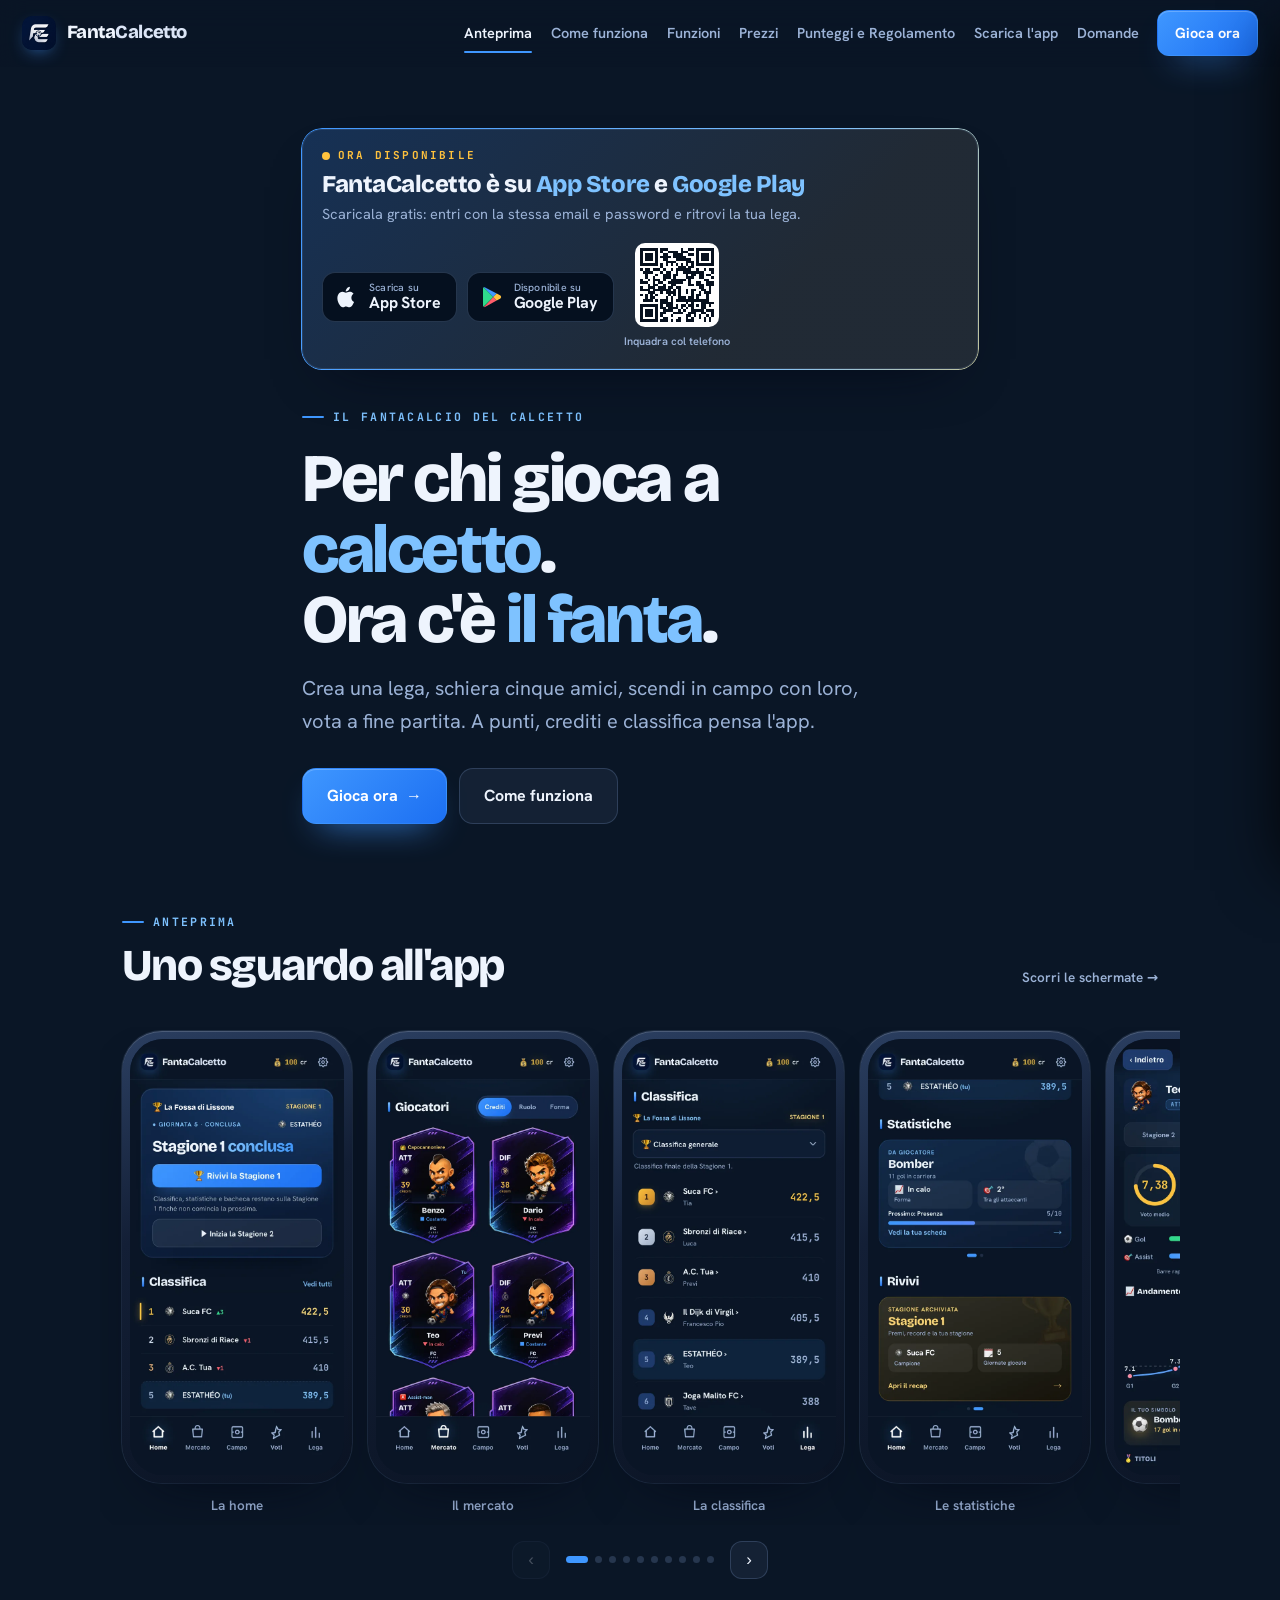
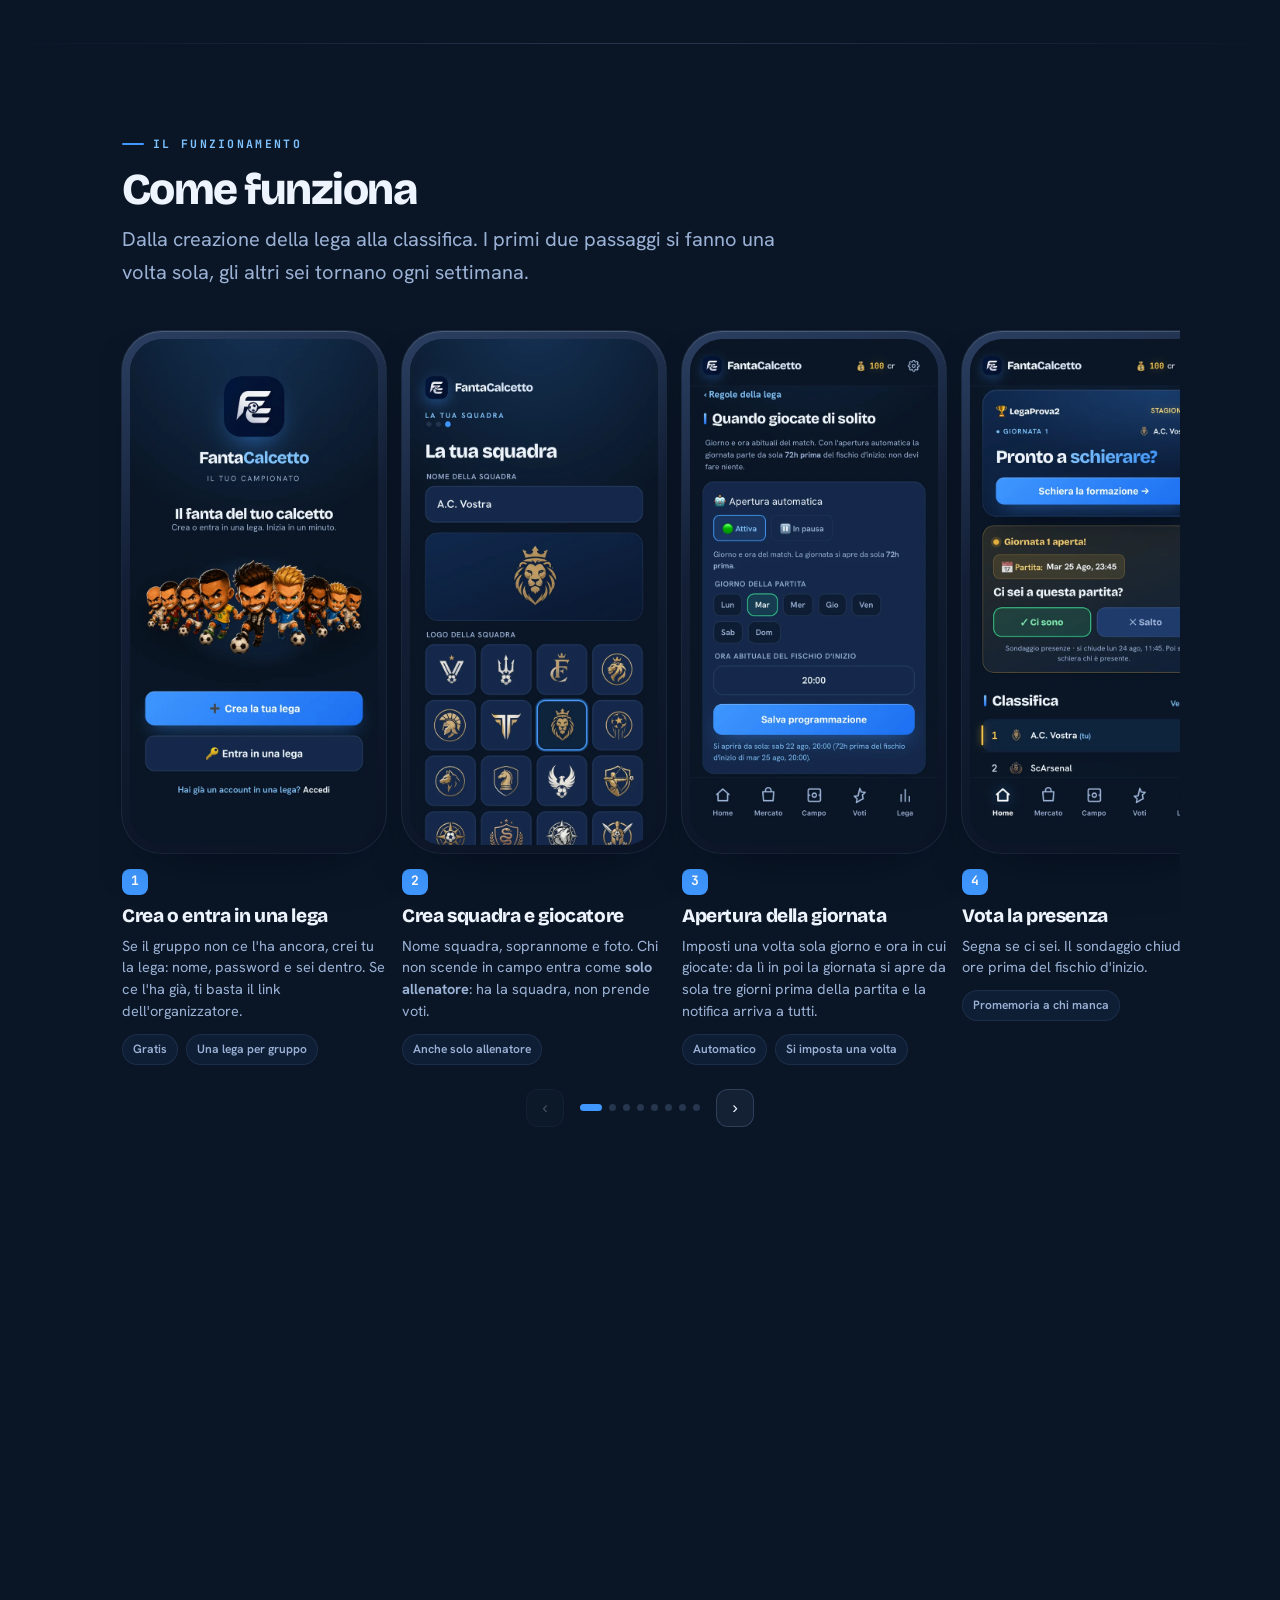
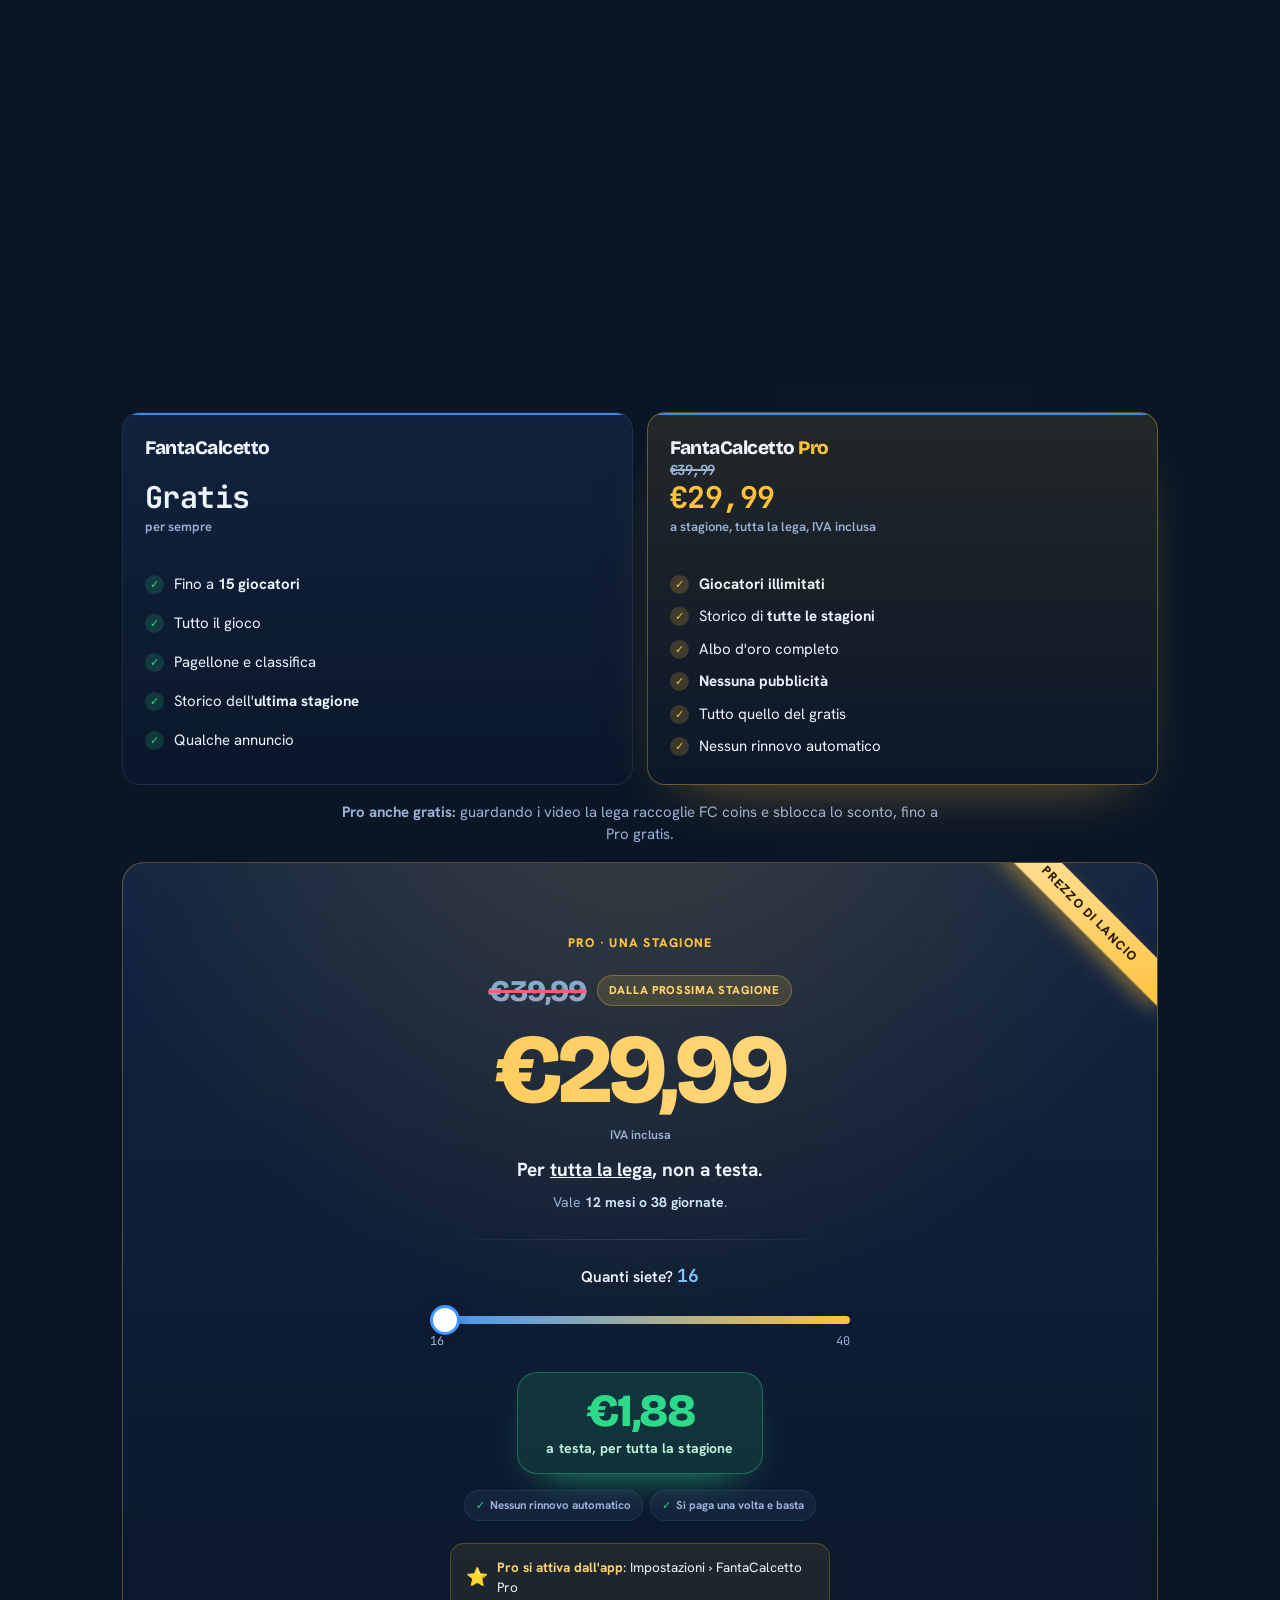
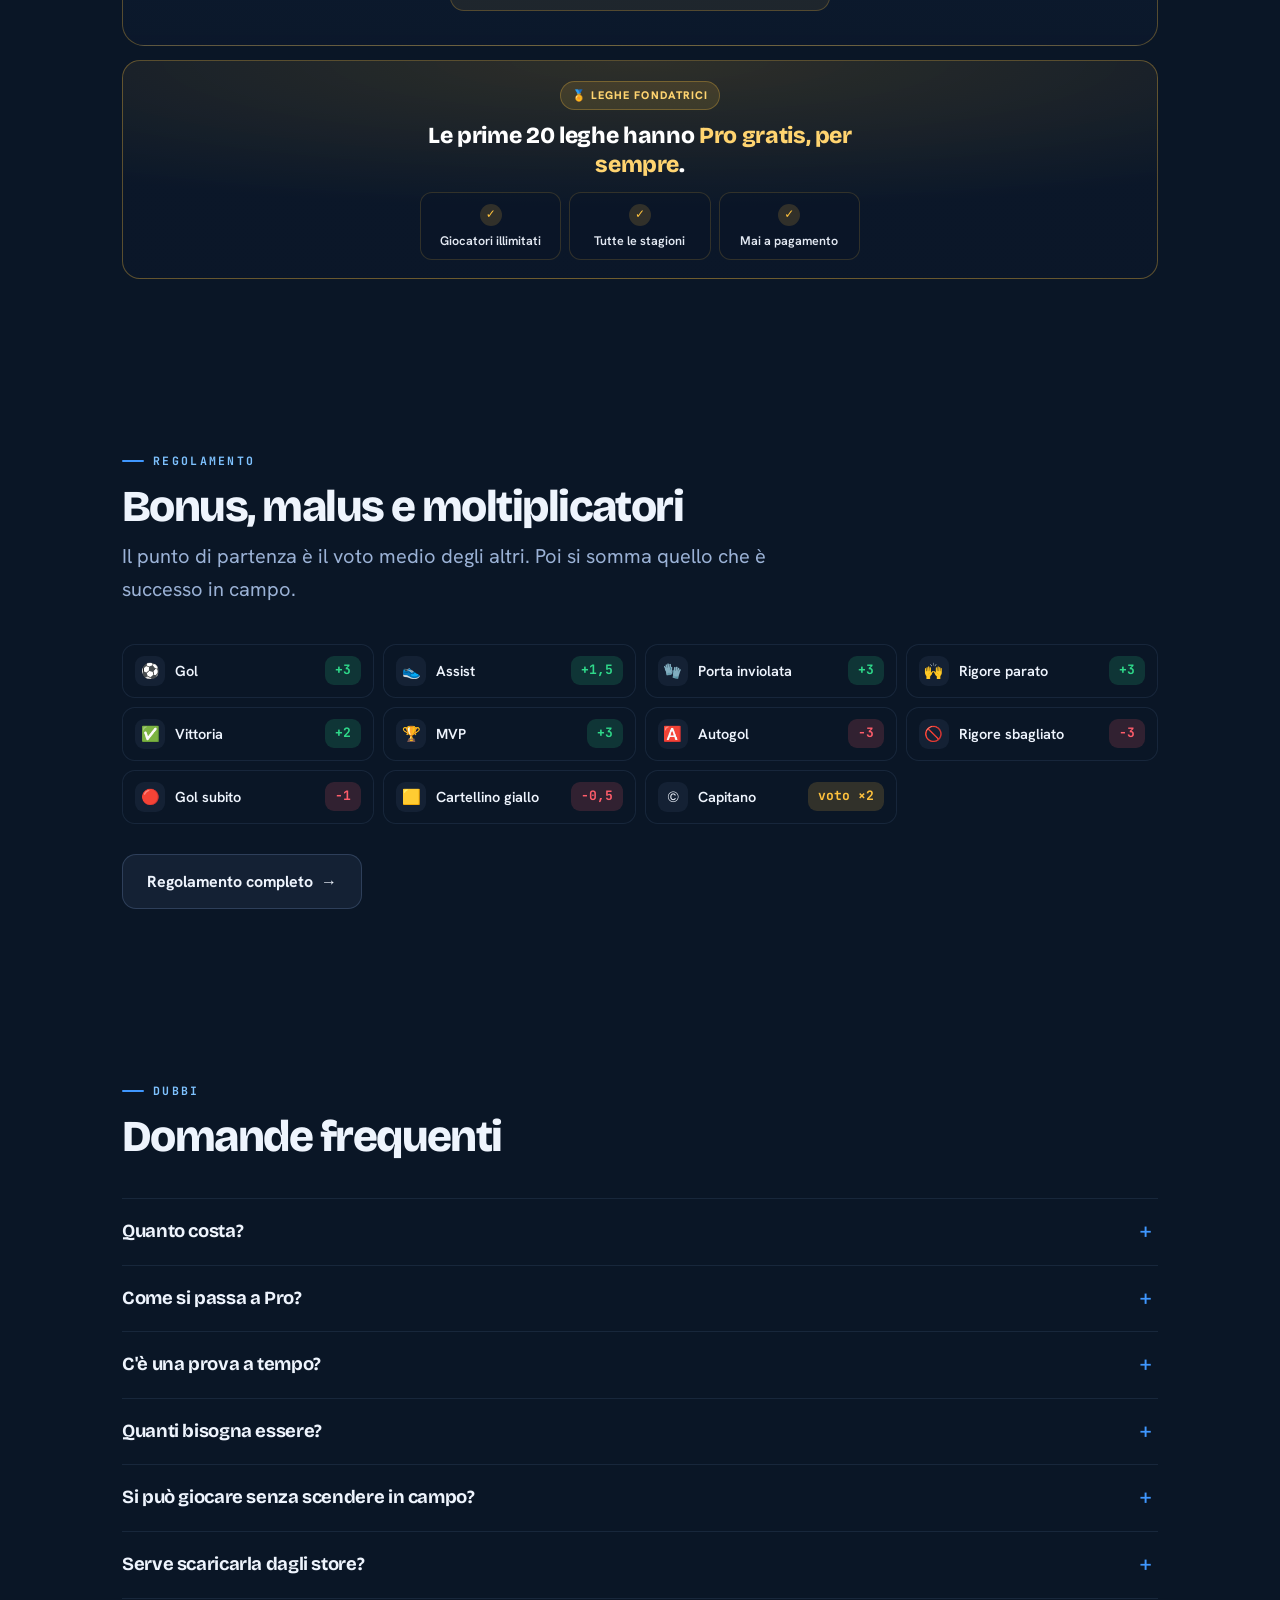
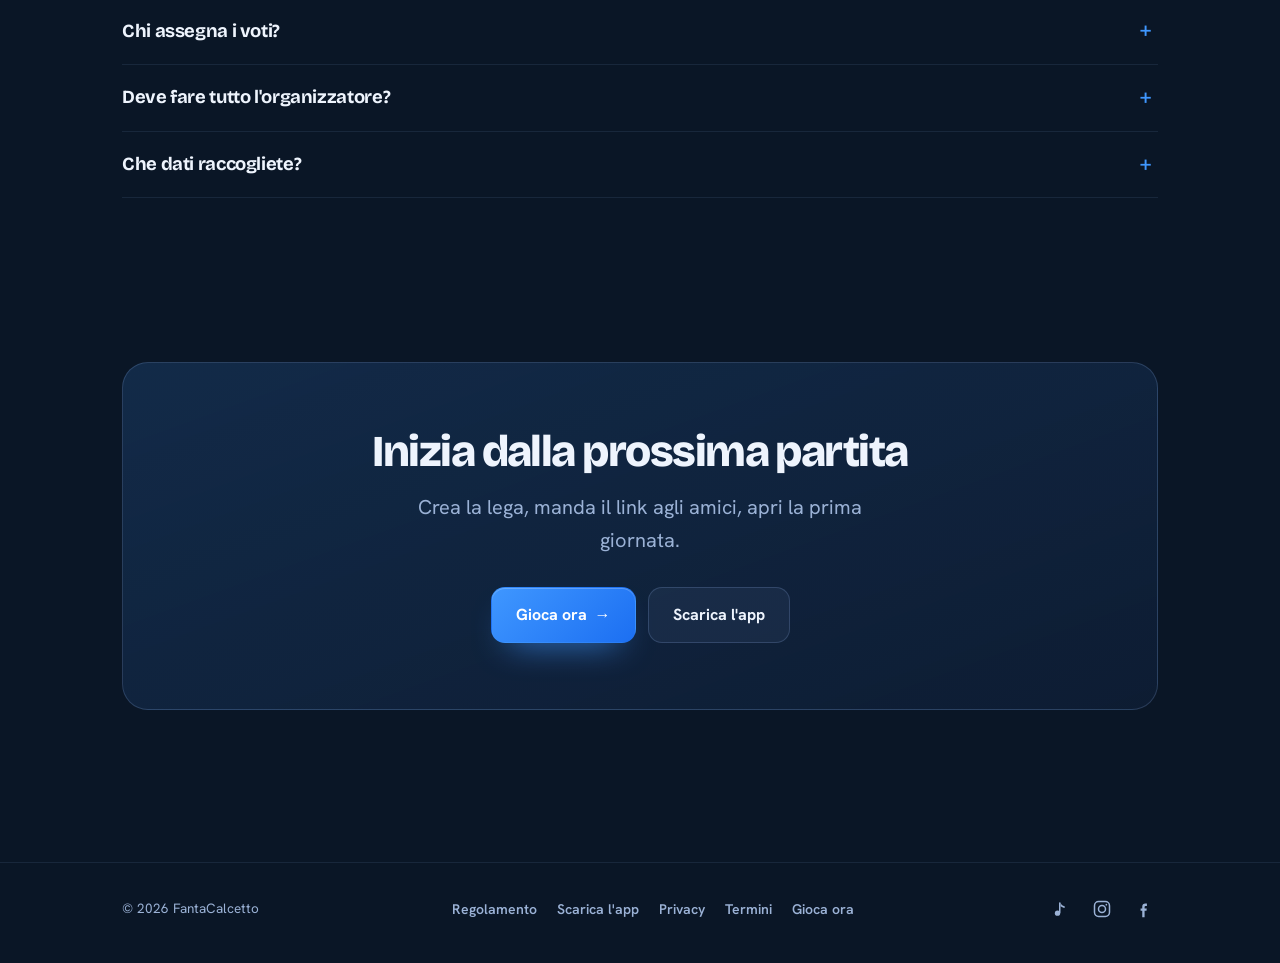
==== commit 5687a52f: "Add files via upload" ====
--- a/index.html
+++ b/index.html
@@ -217,13 +217,13 @@
   "@context":"https://schema.org",
   "@type":"FAQPage",
   "mainEntity":[
-    {"@type":"Question","name":"Quanto costa FantaCalcetto?","acceptedAnswer":{"@type":"Answer","text":"Giocare è gratis, per sempre e senza pubblicità: fino a 15 giocatori la lega ha il gioco completo, pagellone e classifica compresi. FantaCalcetto Pro costa 29,99 euro a stagione per tutta la lega, non a testa, e serve se siete più di 15 o se volete tenere le stagioni passate."}},
+    {"@type":"Question","name":"Quanto costa FantaCalcetto?","acceptedAnswer":{"@type":"Answer","text":"Giocare è gratis, per sempre: fino a 15 giocatori la lega ha il gioco completo, pagellone e classifica compresi. Nelle leghe gratis compare qualche annuncio, con Pro nessuno. FantaCalcetto Pro costa 29,99 euro a stagione per tutta la lega, non a testa, e serve se siete più di 15 o se volete tenere le stagioni passate."}},
     {"@type":"Question","name":"Quante persone servono per giocare?","acceptedAnswer":{"@type":"Answer","text":"Da dieci in su, così le formazioni possono essere diverse tra loro. Con quindici è perfetto. La versione gratuita arriva fino a 15 giocatori; oltre serve Pro, che non ha nessun tetto. Chi è già nella lega non viene mai tolto."}},
     {"@type":"Question","name":"Si può giocare senza scendere in campo?","acceptedAnswer":{"@type":"Answer","text":"Sì. Chi non gioca a calcetto entra come solo allenatore: ha la sua squadra, schiera la formazione e sta in classifica. Non prende voti e non compare nel sondaggio delle presenze."}},
     {"@type":"Question","name":"Bisogna scaricare l'app da App Store o Play Store?","acceptedAnswer":{"@type":"Answer","text":"Sì: FantaCalcetto si scarica gratis da App Store (iPhone) e da Google Play (Android). Si entra con email e password e le notifiche avvisano quando si apre la giornata, quando schierare e quando votare."}},
     {"@type":"Question","name":"Chi assegna i voti ai giocatori?","acceptedAnswer":{"@type":"Answer","text":"I giocatori stessi: a fine partita ognuno vota gli altri e la media è il voto di giornata. L'organizzatore inserisce solo gol, assist, rigori, cartellini e risultato."}},
     {"@type":"Question","name":"L'organizzatore deve mandare avanti tutto a mano?","acceptedAnswer":{"@type":"Answer","text":"No. La giornata si apre da sola, i promemoria partono da soli e la giornata si chiude quando arrivano i voti. Resta solo da segnare com'è finita la partita."}},
-    {"@type":"Question","name":"Che dati raccoglie FantaCalcetto?","acceptedAnswer":{"@type":"Answer","text":"Il minimo per far funzionare il gioco: email, nome, soprannome, nome squadra e presenze. Niente pubblicità e nessuna rivendita di dati."}}
+    {"@type":"Question","name":"Che dati raccoglie FantaCalcetto?","acceptedAnswer":{"@type":"Answer","text":"Il minimo per far funzionare il gioco: email, nome, soprannome, nome squadra e presenze. Nessuna rivendita di dati."}}
   ]
 }
 </script>
@@ -514,7 +514,7 @@
           <li><span class="tk">✓</span><span>Tutto il gioco</span></li>
           <li><span class="tk">✓</span><span>Pagellone e classifica</span></li>
           <li><span class="tk">✓</span><span>Storico dell'<b>ultima stagione</b></span></li>
-          <li><span class="tk">✓</span><span>Zero pubblicità</span></li>
+          <li><span class="tk">✓</span><span>Qualche annuncio</span></li>
         </ul>
       </div>
 
@@ -525,11 +525,13 @@
           <li><span class="tk">✓</span><span><b>Giocatori illimitati</b></span></li>
           <li><span class="tk">✓</span><span>Storico di <b>tutte le stagioni</b></span></li>
           <li><span class="tk">✓</span><span>Albo d'oro completo</span></li>
+          <li><span class="tk">✓</span><span><b>Nessuna pubblicità</b></span></li>
           <li><span class="tk">✓</span><span>Tutto quello del gratis</span></li>
           <li><span class="tk">✓</span><span>Nessun rinnovo automatico</span></li>
         </ul>
       </div>
     </div>
+    <p class="rise" style="text-align:center;color:var(--muted);font-size:15px;line-height:1.5;margin:16px auto 0;max-width:620px"><b>Pro anche gratis:</b> guardando i video la lega raccoglie FC coins e sblocca lo sconto, fino a Pro gratis.</p>
 
     <div class="calc rise">
       <span class="cribbon">Prezzo di lancio</span>
@@ -619,7 +621,7 @@
       <h2>Domande frequenti</h2>
     </div>
     <div class="faq rise">
-      <details><summary>Quanto costa?</summary><div class="a"><p><b>Giocare è gratis</b>, per sempre e senza pubblicità: fino a 15 giocatori avete il gioco completo, pagellone e classifica compresi. <b>Pro costa €29,99 a stagione per tutta la lega</b> (non a testa, IVA inclusa) e serve se siete più di 15 o se volete tenere le stagioni passate. <a href="#prezzi">Vedi i prezzi</a>.</p></div></details>
+      <details><summary>Quanto costa?</summary><div class="a"><p><b>Giocare è gratis</b>, per sempre: fino a 15 giocatori avete il gioco completo, pagellone e classifica compresi. Nelle leghe gratis compare qualche annuncio, con Pro nessuno. <b>Pro costa €29,99 a stagione per tutta la lega</b> (non a testa, IVA inclusa) e serve se siete più di 15 o se volete tenere le stagioni passate. <a href="#prezzi">Vedi i prezzi</a>.</p></div></details>
       <details><summary>Come si passa a Pro?</summary><div class="a"><p><b>Dall'app.</b> L'amministratore della lega va in Impostazioni › FantaCalcetto Pro e paga con App Store o Google Play. Vale per tutti i partecipanti, per 12 mesi o 38 giornate, senza rinnovo automatico.</p></div></details>
       <details><summary>C'è una prova a tempo?</summary><div class="a"><p><b>No, e non serve.</b> La versione gratuita non è una prova: è il gioco completo, senza scadenza e senza carta di credito. Pro si prende solo quando serve davvero, cioè quando superate i 15 giocatori o quando volete rivedere le stagioni passate.</p></div></details>
       <details><summary>Quanti bisogna essere?</summary><div class="a"><p><b>Da dieci in su</b>, così le formazioni possono essere diverse tra loro. Con quindici è perfetto. La versione gratuita arriva <b>fino a 15 giocatori</b>; oltre serve Pro, e lì non c'è nessun tetto. Chi è già dentro <b>non viene mai tolto</b>.</p></div></details>
@@ -627,7 +629,7 @@
       <details><summary>Serve scaricarla dagli store?</summary><div class="a"><p><b>Sì, è gratis.</b> FantaCalcetto è su <b>App Store</b> per iPhone e su <b>Google Play</b> per Android. Entri con email e password e ritrovi la tua lega. <a href="#scarica">Scarica l'app</a>.</p></div></details>
       <details><summary>Chi assegna i voti?</summary><div class="a"><p><b>I giocatori.</b> A fine partita ognuno vota gli altri e <b>la media è il voto di giornata</b>. L'organizzatore inserisce solo i fatti: gol, assist, rigori, cartellini, risultato.</p></div></details>
       <details><summary>Deve fare tutto l'organizzatore?</summary><div class="a"><p><b>No</b>, ed è la cosa a cui teniamo di più. La giornata <b>si apre da sola</b>, i promemoria partono da soli, la giornata <b>si chiude quando arrivano i voti</b>. All'organizzatore resta solo da segnare com'è finita la partita.</p></div></details>
-      <details><summary>Che dati raccogliete?</summary><div class="a"><p><b>Il minimo per far funzionare il gioco</b>: email, nome, soprannome, nome squadra e presenze. Le password le custodisce il servizio di accesso, <b>non le vediamo mai</b>. <b>Niente pubblicità, nessuna rivendita di dati.</b></p></div></details>
+      <details><summary>Che dati raccogliete?</summary><div class="a"><p><b>Il minimo per far funzionare il gioco</b>: email, nome, soprannome, nome squadra e presenze. Le password le custodisce il servizio di accesso, <b>non le vediamo mai</b>. <b>Nessuna rivendita di dati.</b></p></div></details>
     </div>
   </div>
 </section>
